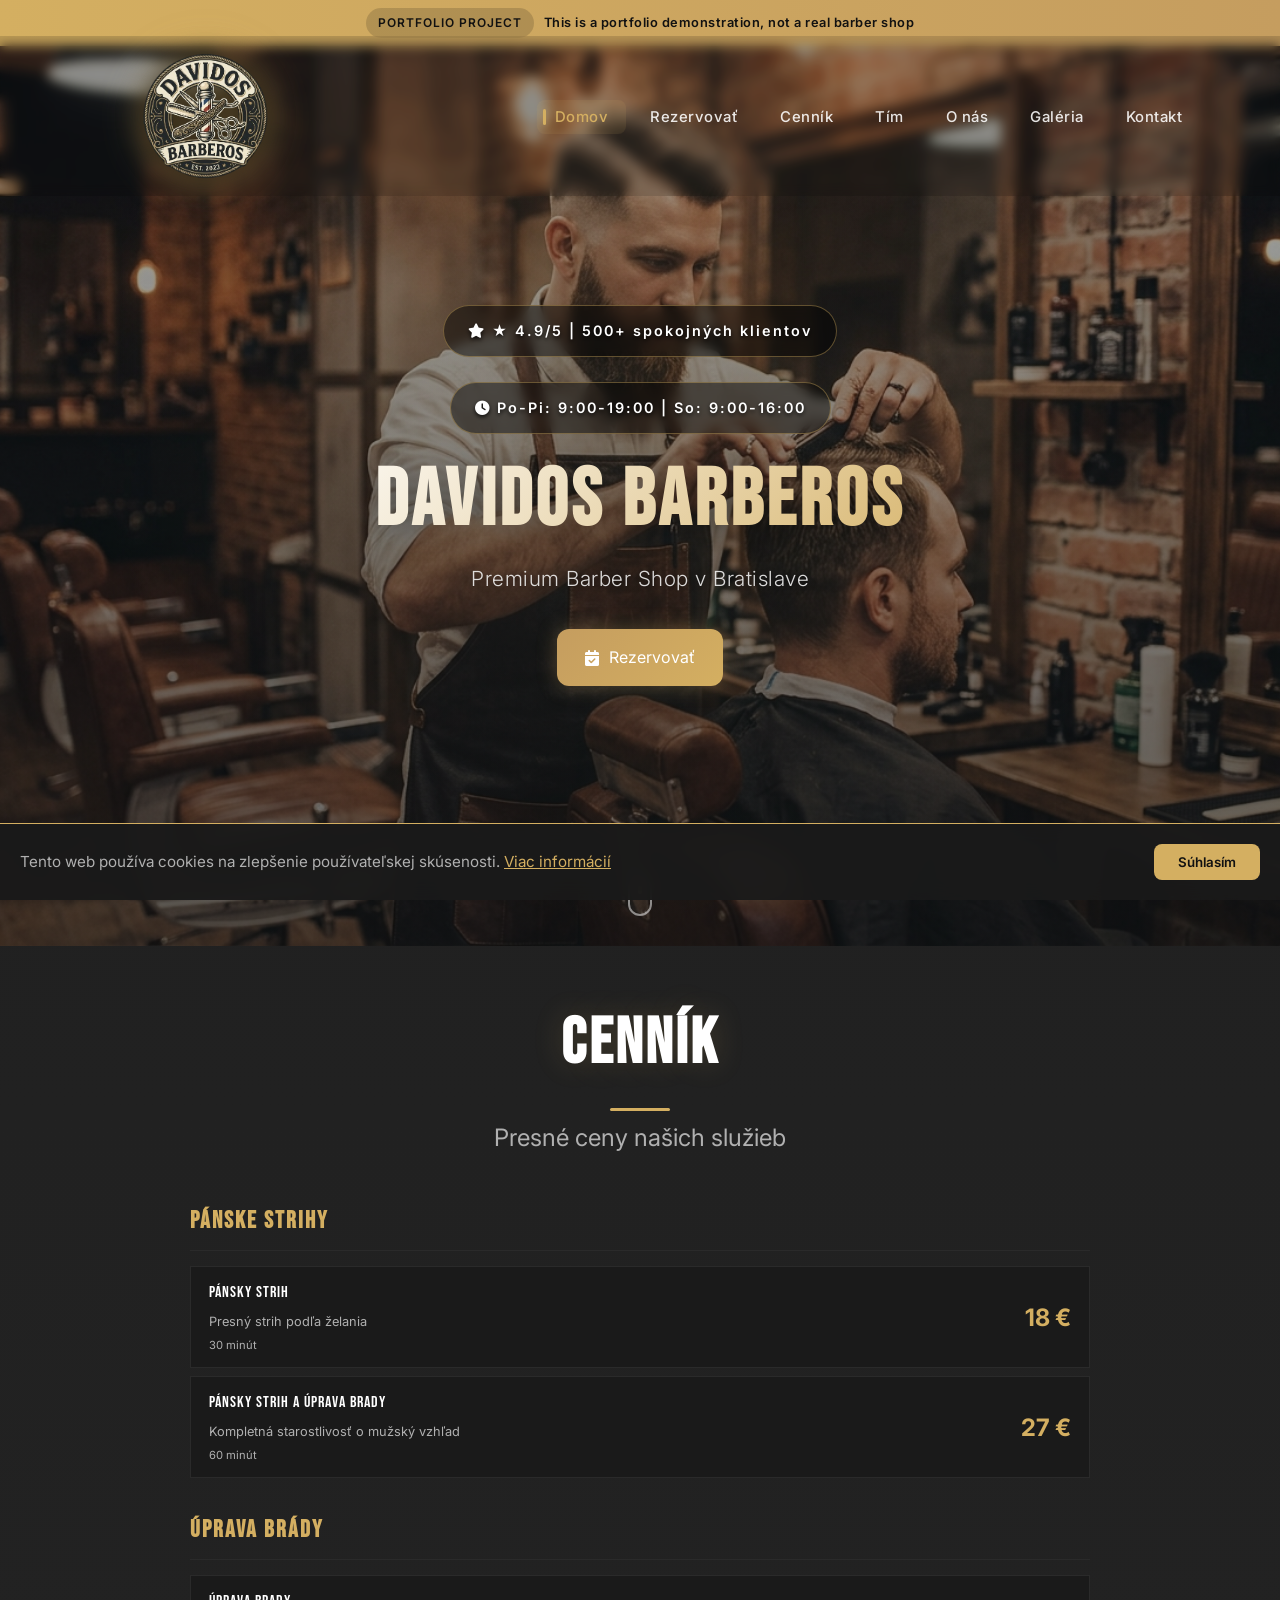
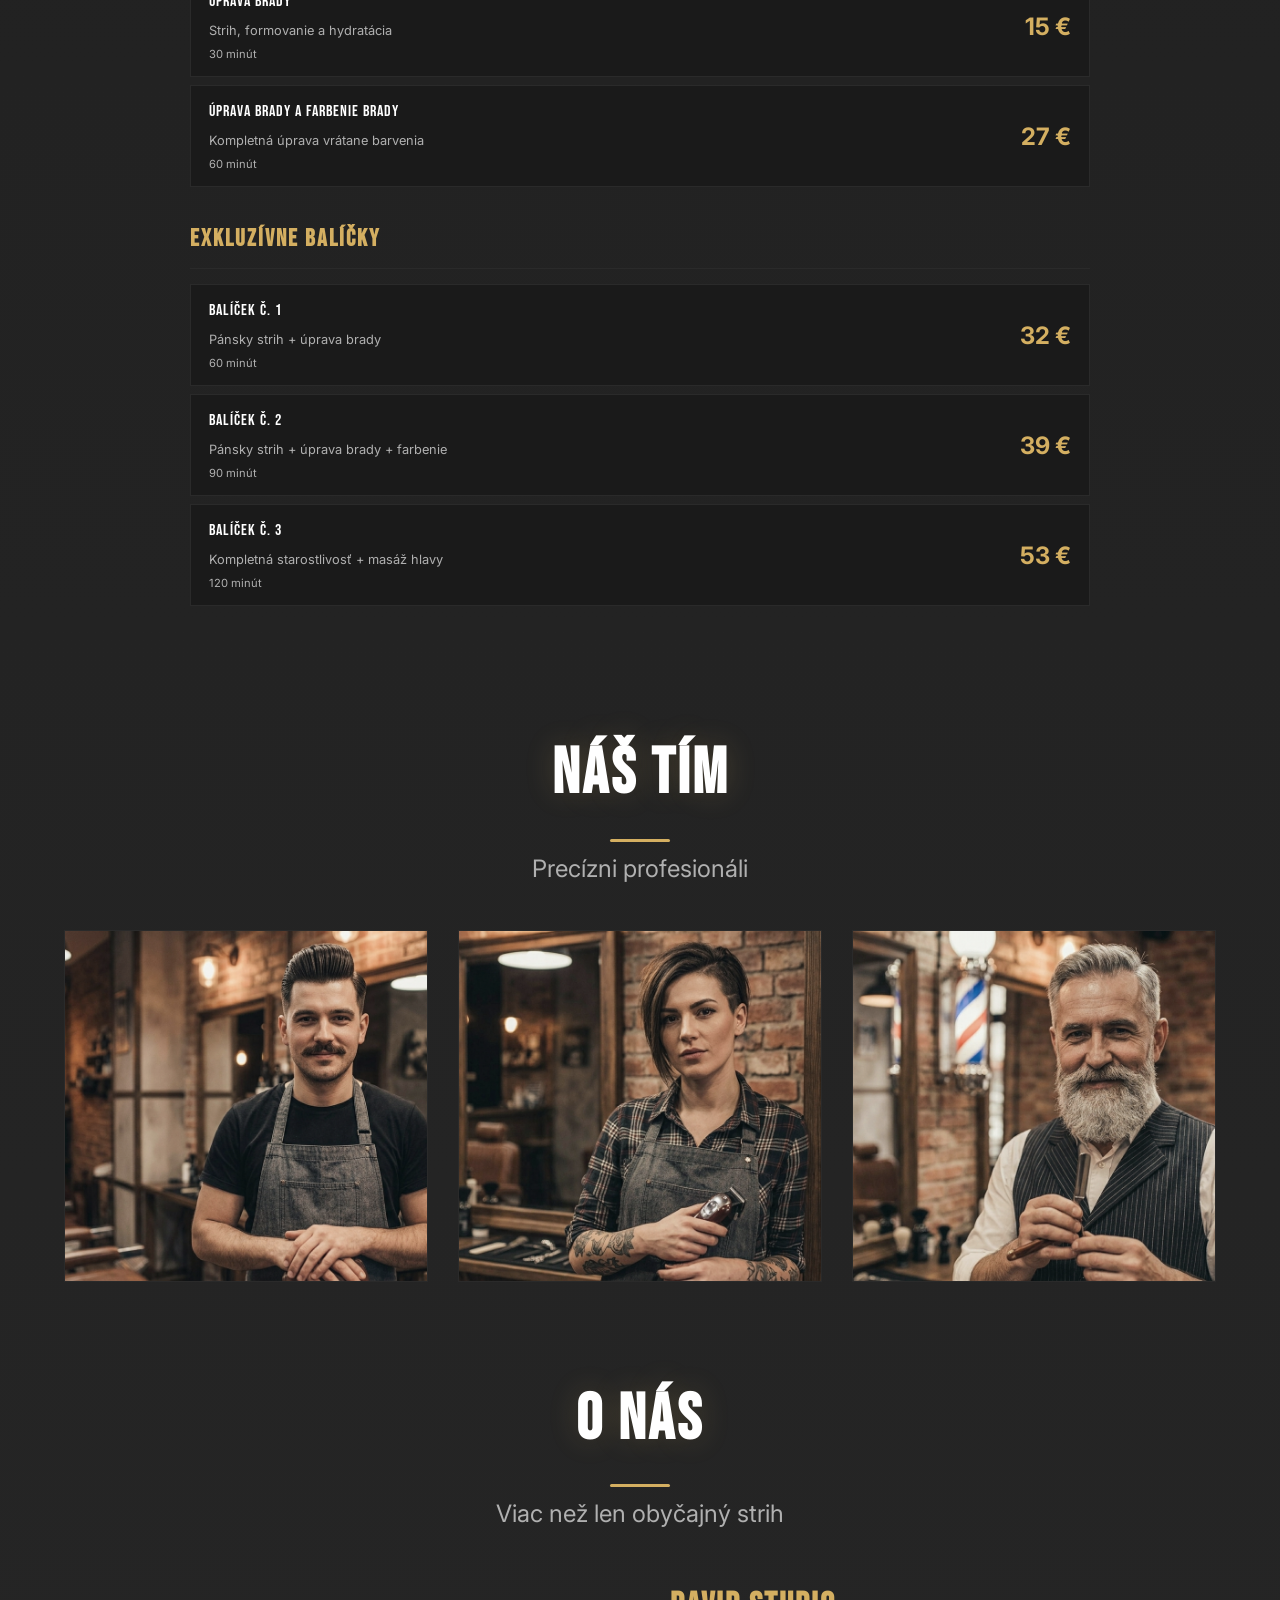
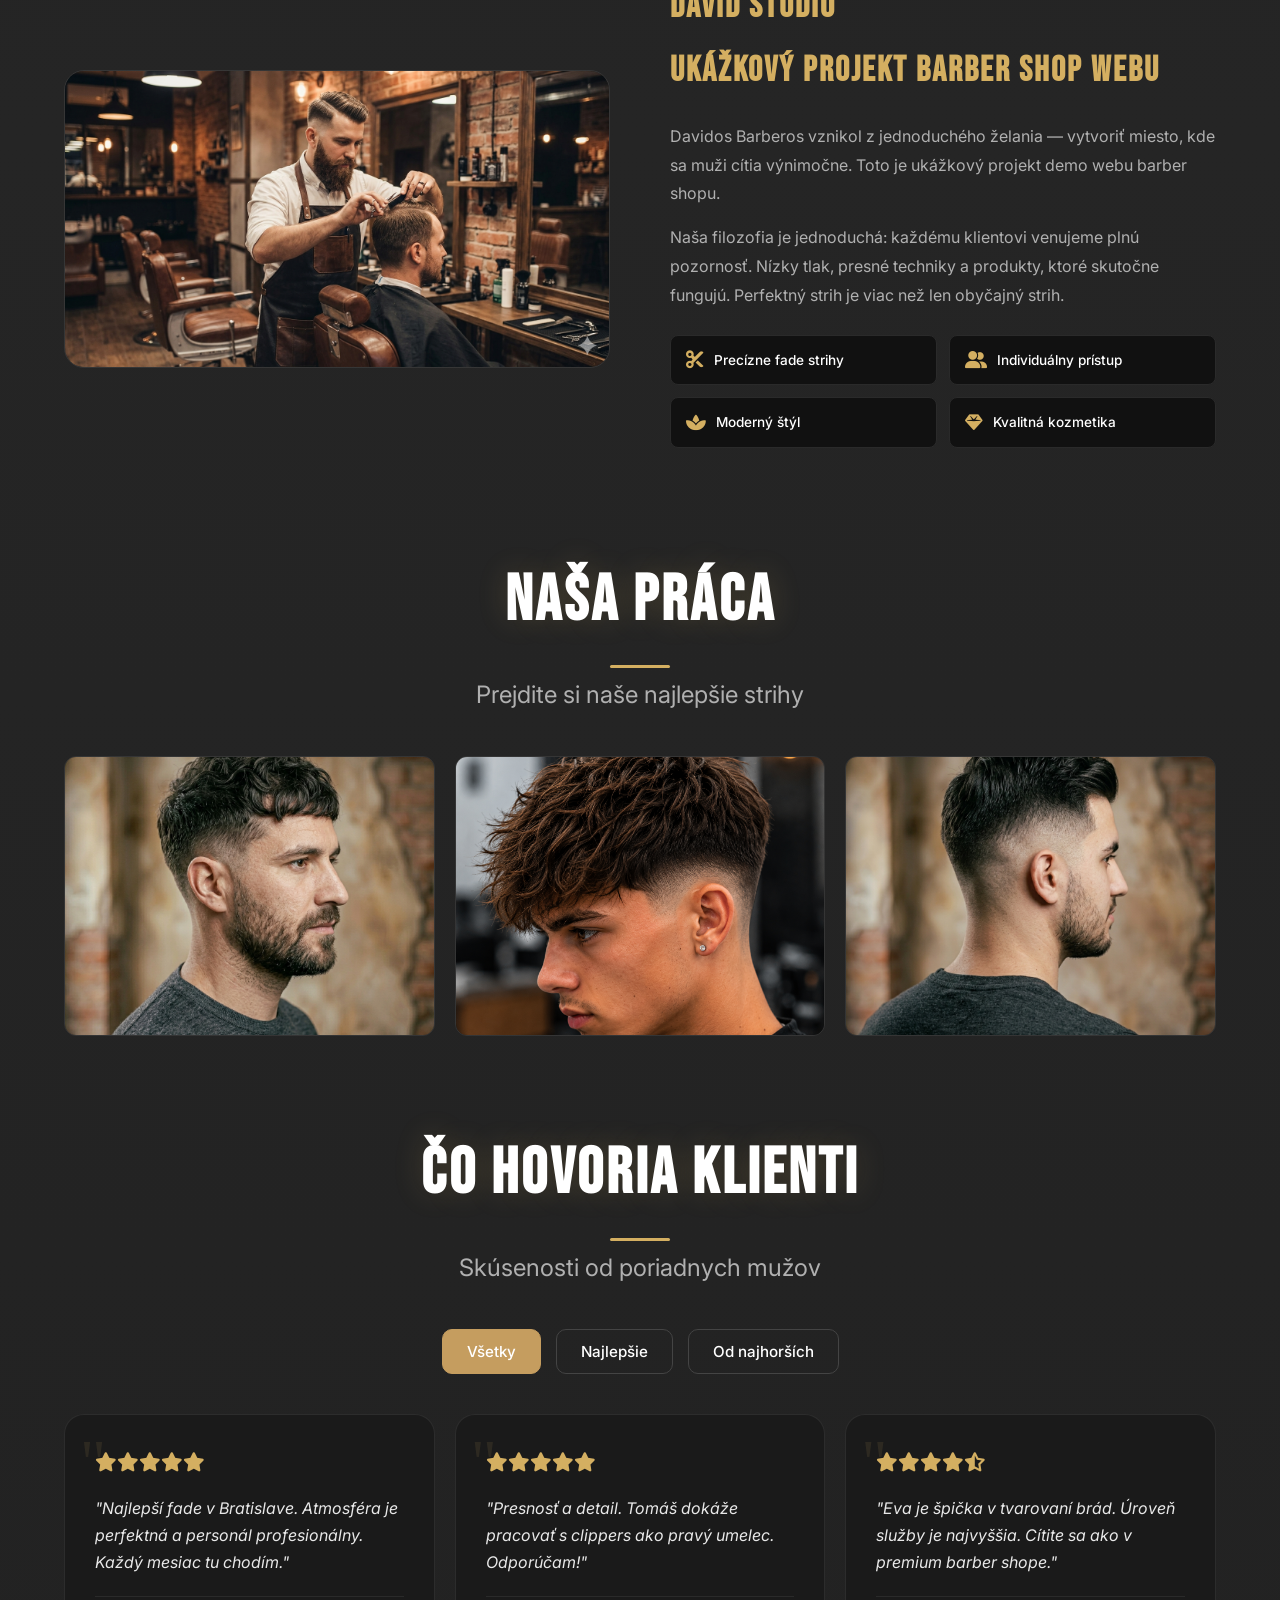
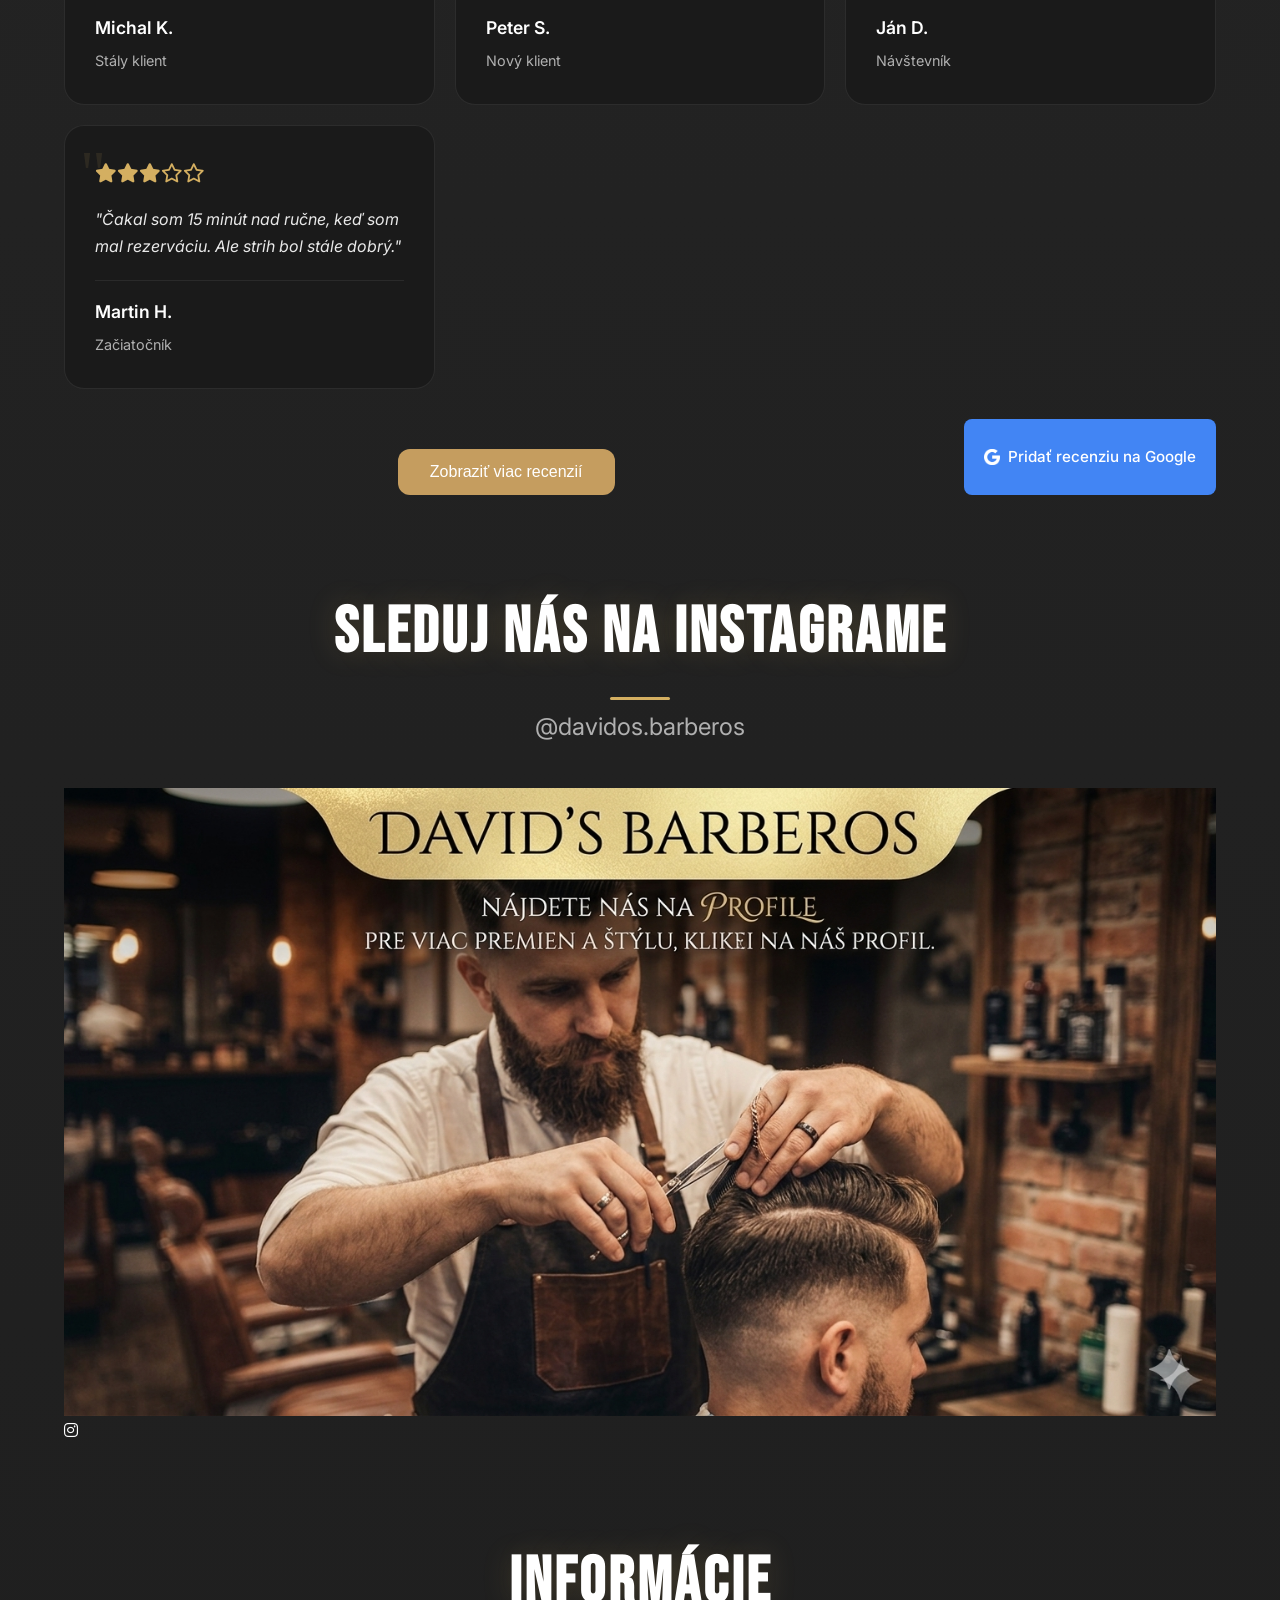
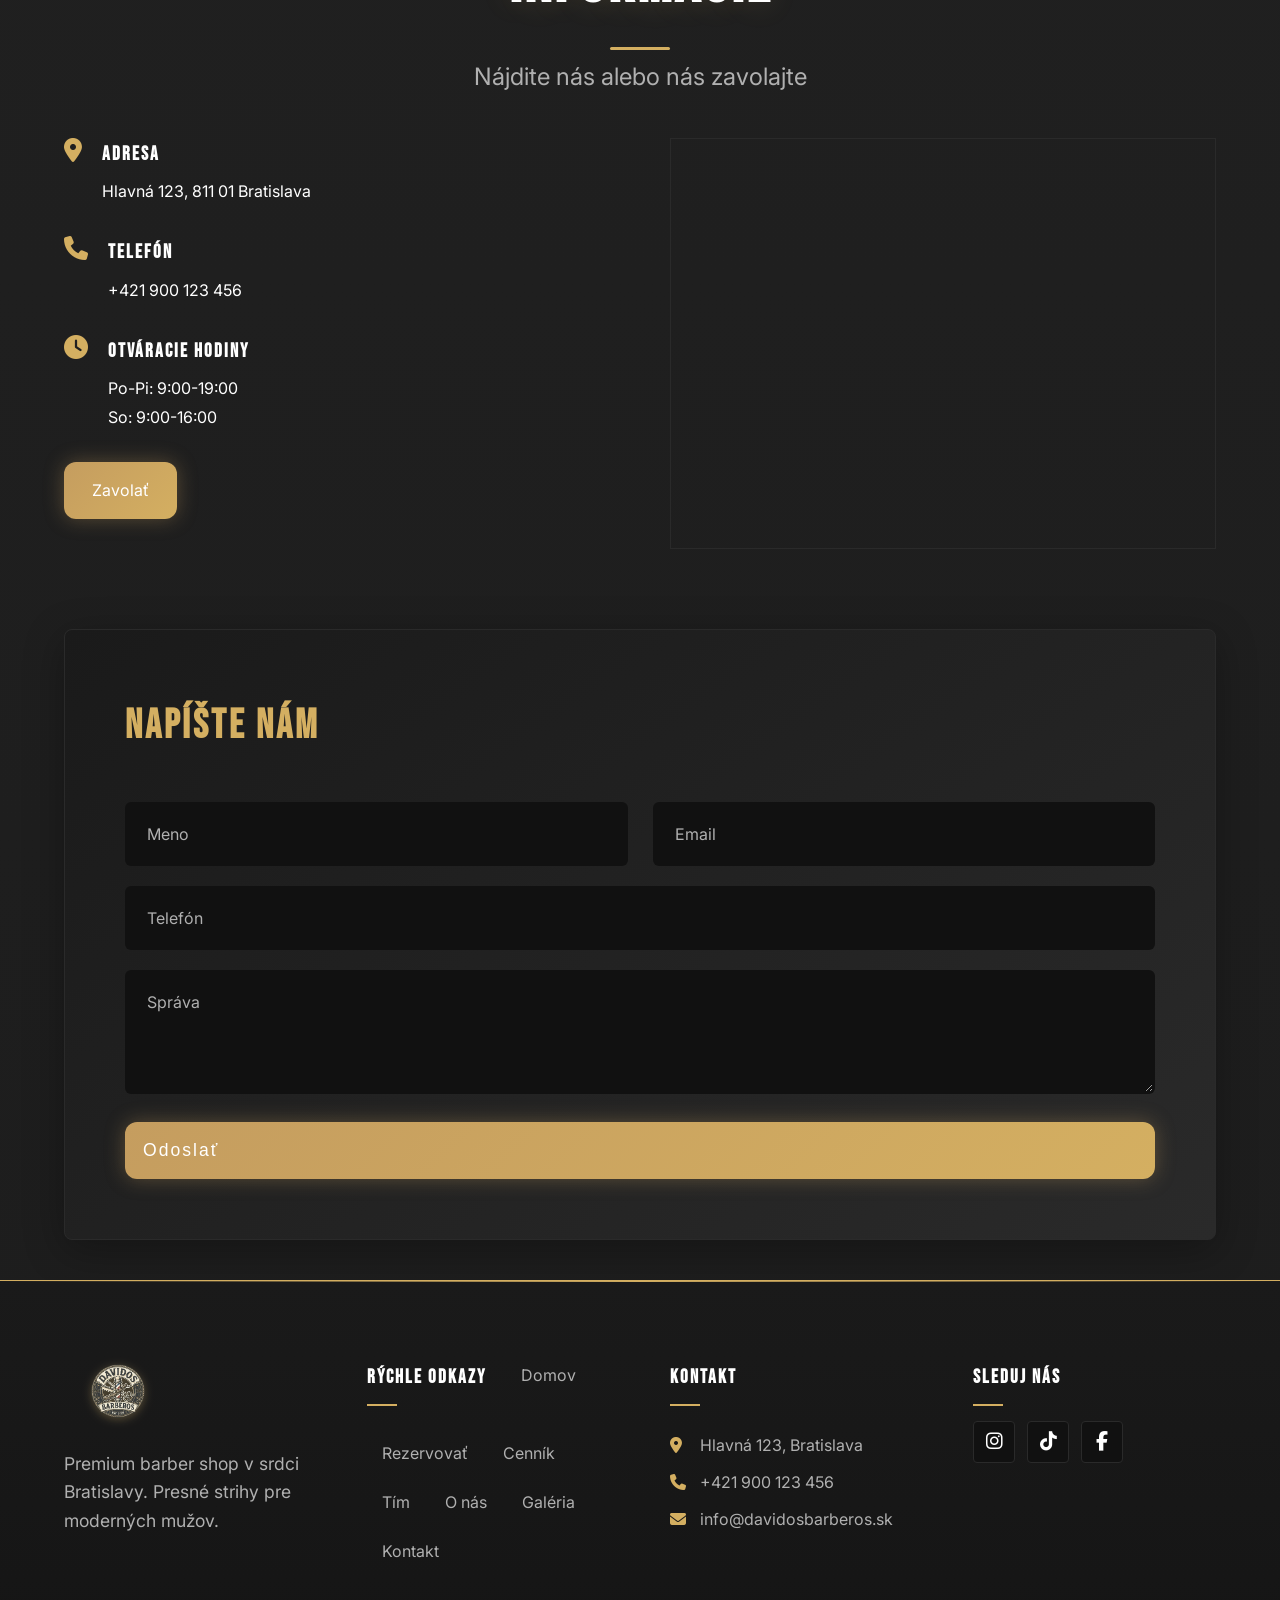
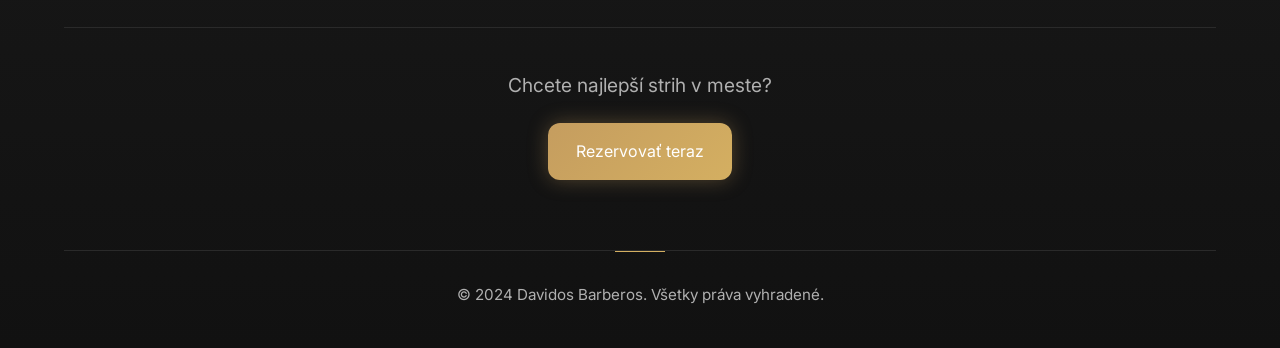
==== index.html @ 33816b30 "first upload" ====
﻿<!DOCTYPE html>
<html lang="sk">
<head>
    <meta charset="UTF-8">
    <meta name="viewport" content="width=device-width, initial-scale=1.0">
    <meta name="description" content="Premium barber shop v srdci Bratislavy. Pánske strihy, úprava brady, farbenie a exkluzívne balíčky. Rezervujte si online a užite si profesionálnu Starostlivosť.">
    <meta name="keywords" content="barber Bratislava, barber shop Bratislava, fade, strihanie brady, mužska živnosť, hair grooming, premium barber">
    <meta property="og:title" content="Davidos Barberos">
    <meta property="og:description" content="Premium barber shop Bratislava">
    <meta property="og:image" content="https://davidosbarberos.sk/logo.png">
    <meta property="og:type" content="website">
    <meta property="og:url" content="https://davidosbarberos.sk/">
    <meta name="twitter:card" content="summary_large_image">
    <title>Davidos Barberos | Premium Barber Shop Bratislava</title>
    <link rel="canonical" href="https://davidosbarberos.sk/">
    
    <!-- Structured Data for Local Business -->
    <script type="application/ld+json">
    {
      "@context": "https://schema.org",
      "@type": "Barbershop",
      "name": "Davidos Barberos",
      "image": "https://davidosbarberos.sk/logo.png",
      "url": "https://davidosbarberos.sk",
      "telephone": "+421900123456",
      "address": {
        "@type": "PostalAddress",
        "streetAddress": "Hlavná 123",
        "addressLocality": "Bratislava",
        "postalCode": "811 01",
        "addressCountry": "SK"
      },
      "openingHoursSpecification": [
        {
          "@type": "OpeningHoursSpecification",
          "dayOfWeek": ["Monday", "Tuesday", "Wednesday", "Thursday", "Friday"],
          "opens": "09:00",
          "closes": "19:00"
        },
        {
          "@type": "OpeningHoursSpecification",
          "dayOfWeek": "Saturday",
          "opens": "09:00",
          "closes": "16:00"
        }
      ],
      "priceRange": "€€",
      "aggregateRating": {
        "@type": "AggregateRating",
        "ratingValue": "4.9",
        "reviewCount": "500"
      }
    }
    </script>
    <!-- Google Analytics -->
    <script async src="https://www.googletagmanager.com/gtag/js?id=G-QLSTD0M987"></script>
    <script>
      window.dataLayer = window.dataLayer || [];
      function gtag(){dataLayer.push(arguments);}
      gtag('js', new Date());
      gtag('config', 'G-QLSTD0M987');
    </script>
    <link rel="icon" type="image/png" href="/favicon-96x96.png" sizes="96x96" />
    <link rel="icon" type="image/svg+xml" href="/favicon.svg" />
    <link rel="shortcut icon" href="/favicon.ico" />
    <link rel="apple-touch-icon" sizes="180x180" href="/apple-touch-icon.png" />
    <meta name="apple-mobile-web-app-title" content="Davidos Barberos" />
    <link rel="manifest" href="/site.webmanifest" />
    <meta name="theme-color" content="#111111">
    <link rel="preconnect" href="https://fonts.googleapis.com">
    <link rel="preconnect" href="https://fonts.gstatic.com" crossorigin>
    <link href="https://fonts.googleapis.com/css2?family=Bebas+Neue&family=Inter:wght@300;400;500;600&display=swap" rel="stylesheet">
    <link rel="stylesheet" href="css/style.css">
    <link rel="stylesheet" href="https://cdnjs.cloudflare.com/ajax/libs/font-awesome/6.5.1/css/all.min.css">
</head>
<body>
    <!-- Portfolio Notice Banner -->
    <div class="portfolio-notice">
        <div class="container">
            <span class="portfolio-label">Portfolio Project</span>
            <span class="portfolio-text">This is a portfolio demonstration, not a real barber shop</span>
        </div>
    </div>

    <!-- Loader -->
    <div id="loader" class="loader">
        <img src="logo.png" alt="Davidos Barberos" class="loader-logo">
    </div>

    <nav class="navbar" id="navbar">
        <div class="nav-container">
            <a href="#home" class="logo">
                <img src="logo.png" alt="Davidos Barberos">
            </a>
            <ul class="nav-menu" id="navMenu">
                <li><a href="#home" class="nav-link active">Domov</a></li>
                <li><a href="https://booqme.sk/davidos-barberos" target="_blank" class="nav-link">Rezervovať</a></li>
                <li><a href="#pricing" class="nav-link">Cenník</a></li>
                <li><a href="#barbers" class="nav-link">Tím</a></li>
                <li><a href="#about" class="nav-link">O nás</a></li>
                <li><a href="#gallery" class="nav-link">Galéria</a></li>
                <li><a href="#booking-info" class="nav-link">Kontakt</a></li>
            </ul>
            <div class="hamburger" id="hamburger">
                <span class="bar"></span>
                <span class="bar"></span>
                <span class="bar"></span>
            </div>
        </div>
    </nav>

    <header id="home" class="hero">
        <div class="hero-content">
            <div class="hero-badge-row">
                <div class="hero-badge"><i class="fas fa-star"></i> ★ 4.9/5 | 500+ spokojných klientov</div>
                <div class="hero-badge"><i class="fas fa-clock"></i> Po-Pi: 9:00-19:00 | So: 9:00-16:00</div>
            </div>
            
            <h1 class="hero-title">DAVIDOS BARBEROS</h1>
            
            <p class="hero-subtitle">Premium Barber Shop v Bratislave</p>
            
            <div class="hero-actions">
                <a href="https://booqme.sk/davidos-barberos" target="_blank" class="btn-primary btn-book">
                    <i class="fas fa-calendar-check"></i> Rezervovať
                </a>
            </div>
        </div>
        <div class="scroll-indicator">
            <span></span>
        </div>
</header>

     <section id="pricing" class="services section">
         <div class="container">
             <div class="section-header">
                 <h2 class="section-title">Cenník</h2>
                 <p class="section-subtitle">Presné ceny našich služieb</p>
             </div>
             <div class="price-list">
                 <div class="price-category">
                     <h3 class="price-category-title">Pánske strihy</h3>
                     <div class="price-items">
                         <div class="price-item reveal-target">
                             <div class="price-item-info">
                                 <div class="price-item-name">Pánsky strih</div>
                                 <div class="price-item-desc">Presný strih podľa želania</div>
                                 <div class="price-item-meta">30 minút</div>
                             </div>
                             <div class="price-item-cost">18 €</div>
                         </div>
                         <div class="price-item reveal-target">
                             <div class="price-item-info">
                                 <div class="price-item-name">Pánsky strih a úprava brady</div>
                                 <div class="price-item-desc">Kompletná starostlivosť o mužský vzhľad</div>
                                 <div class="price-item-meta">60 minút</div>
                             </div>
                             <div class="price-item-cost">27 €</div>
                         </div>
                     </div>
                 </div>
                 <div class="price-category">
                     <h3 class="price-category-title">Úprava brády</h3>
                     <div class="price-items">
                         <div class="price-item reveal-target">
                             <div class="price-item-info">
                                 <div class="price-item-name">Úprava brady</div>
                                 <div class="price-item-desc">Strih, formovanie a hydratácia</div>
                                 <div class="price-item-meta">30 minút</div>
                             </div>
                             <div class="price-item-cost">15 €</div>
                         </div>
                         <div class="price-item reveal-target">
                             <div class="price-item-info">
                                 <div class="price-item-name">Úprava brady a farbenie brady</div>
                                 <div class="price-item-desc">Kompletná úprava vrátane barvenia</div>
                                 <div class="price-item-meta">60 minút</div>
                             </div>
                             <div class="price-item-cost">27 €</div>
                         </div>
                     </div>
                 </div>
                 <div class="price-category">
                     <h3 class="price-category-title">Exkluzívne balíčky</h3>
                     <div class="price-items">
                         <div class="price-item reveal-target">
                             <div class="price-item-info">
                                 <div class="price-item-name">Balíček č. 1</div>
                                 <div class="price-item-desc">Pánsky strih + úprava brady</div>
                                 <div class="price-item-meta">60 minút</div>
                             </div>
                             <div class="price-item-cost">32 €</div>
                         </div>
                         <div class="price-item reveal-target">
                             <div class="price-item-info">
                                 <div class="price-item-name">Balíček č. 2</div>
                                 <div class="price-item-desc">Pánsky strih + úprava brady + farbenie</div>
                                 <div class="price-item-meta">90 minút</div>
                             </div>
                             <div class="price-item-cost">39 €</div>
                         </div>
                         <div class="price-item reveal-target">
                             <div class="price-item-info">
                                 <div class="price-item-name">Balíček č. 3</div>
                                 <div class="price-item-desc">Kompletná starostlivosť + masáž hlavy</div>
                                 <div class="price-item-meta">120 minút</div>
                             </div>
                             <div class="price-item-cost">53 €</div>
                         </div>
                     </div>
                 </div>
             </div>
         </div>
     </section>

    <section id="barbers" class="barbers section">
        <div class="container">
            <div class="section-header">
                <h2 class="section-title">Náš tím</h2>
                <p class="section-subtitle">Precízni profesionáli</p>
            </div>
             <div class="barbers-grid">
                 <div class="barber-card reveal-target">
                     <img src="barber1.png" alt="Marek - Master Barber s 10+ rokmi skúseností" loading="lazy">
                     <div class="barber-overlay">
                         <h4>Marek</h4>
                         <p>Master Barber</p>
                         <span>10+ rokov skúseností</span>
                     </div>
                 </div>
                 <div class="barber-card reveal-target">
                     <img src="barber2.png" alt="Eva - Špecialistka na úpravu brady" loading="lazy">
                     <div class="barber-overlay">
                         <h4>Eva</h4>
                         <p>Specialistka na brady</p>
                         <span>Expert na klasické úpravy</span>
                     </div>
                 </div>
                 <div class="barber-card reveal-target">
                     <img src="barber3.png" alt="Tomáš - Styling špecialista pre moderné trendy" loading="lazy">
                     <div class="barber-overlay">
                         <h4>Tomáš</h4>
                         <p>Styling specialist</p>
                         <span>Moderné trendy a techniky</span>
                     </div>
                 </div>
             </div>
        </div>
    </section>

<section id="about" class="about section">
         <div class="container">
             <div class="section-header">
                 <h2 class="section-title">O nás</h2>
                 <p class="section-subtitle">Viac než len obyčajný strih</p>
             </div>
             <div class="about-grid">
                 <div class="about-image">
                     <img src="uvodnyobrazok.png" alt="Interiér Davidson Barberos salonu v Bratislave" loading="lazy">
                 </div>
                 <div class="about-text">
                      <h3>David Studio<br>Ukážkový projekt barber shop webu</h3>
                      <p>
                          Davidos Barberos vznikol z jednoduchého želania — vytvoriť miesto, kde sa muži cítia výnimočne. Toto je ukážkový projekt demo webu barber shopu.
                      </p>
                      <p>
                          Naša filozofia je jednoduchá: každému klientovi venujeme plnú pozornosť. Nízky tlak, presné techniky a produkty, ktoré skutočne fungujú. Perfektný strih je viac než len obyčajný strih.
                      </p>
                      <div class="about-features">
                          <div class="about-feature">
                              <i class="fas fa-cut"></i>
                              <span>Precízne fade strihy</span>
                          </div>
                          <div class="about-feature">
                              <i class="fas fa-user-friends"></i>
                              <span>Individuálny prístup</span>
                          </div>
                          <div class="about-feature">
                              <i class="fas fa-spa"></i>
                              <span>Moderný štýl</span>
                          </div>
                          <div class="about-feature">
                              <i class="fas fa-gem"></i>
                              <span>Kvalitná kozmetika</span>
                          </div>
                      </div>
                  </div>
              </div>
          </div>
      </section>

<section id="gallery" class="gallery section">
           <div class="container">
               <div class="section-header">
                   <h2 class="section-title">Naša práca</h2>
                   <p class="section-subtitle">Prejdite si naše najlepšie strihy</p>
               </div>
               <div class="gallery-grid">
                   <div class="gallery-item">
                       <img src="uces1.png" alt="Pánsky strih - moderný fade s úpravou brady" loading="lazy">
                       <div class="gallery-overlay"><i class="fas fa-search-plus"></i></div>
                   </div>
                   <div class="gallery-item">
                       <img src="uces2.png" alt="Classic cut s precíznym fade" loading="lazy">
                       <div class="gallery-overlay"><i class="fas fa-search-plus"></i></div>
                   </div>
                   <div class="gallery-item">
                       <img src="uces3.png" alt="Moderný undercut s designovým prvkom" loading="lazy">
                       <div class="gallery-overlay"><i class="fas fa-search-plus"></i></div>
                   </div>
               </div>
           </div>
       </section>

<section id="testimonials" class="testimonials section">
          <div class="container">
              <div class="section-header">
                  <h2 class="section-title">Čo hovoria klienti</h2>
                  <p class="section-subtitle">Skúsenosti od poriadnych mužov</p>
              </div>
              <div class="reviews-filter">
                  <button class="filter-btn active" data-filter="all">Všetky</button>
                  <button class="filter-btn" data-filter="best">Najlepšie</button>
                  <button class="filter-btn" data-filter="worst">Od najhorších</button>
              </div>
              <div class="reviews-grid" id="reviewsGrid">
                   <div class="review-card reveal-target" data-rating="5">
                      <div class="stars"><i class="fas fa-star"></i><i class="fas fa-star"></i><i class="fas fa-star"></i><i class="fas fa-star"></i><i class="fas fa-star"></i></div>
                      <p>"Najlepší fade v Bratislave. Atmosféra je perfektná a personál profesionálny. Každý mesiac tu chodím."</p>
                      <div class="review-author"><strong>Michal K.</strong><span>Stály klient</span></div>
                  </div>
                   <div class="review-card reveal-target" data-rating="5">
                      <div class="stars"><i class="fas fa-star"></i><i class="fas fa-star"></i><i class="fas fa-star"></i><i class="fas fa-star"></i><i class="fas fa-star"></i></div>
                      <p>"Presnosť a detail. Tomáš dokáže pracovať s clippers ako pravý umelec. Odporúčam!"</p>
                      <div class="review-author"><strong>Peter S.</strong><span>Nový klient</span></div>
                  </div>
                  <div class="review-card reveal-target" data-rating="4.5">
                      <div class="stars"><i class="fas fa-star"></i><i class="fas fa-star"></i><i class="fas fa-star"></i><i class="fas fa-star"></i><i class="fas fa-star-half-alt"></i></div>
                      <p>"Eva je špička v tvarovaní brád. Úroveň služby je najvyššia. Cítite sa ako v premium barber shope."</p>
                      <div class="review-author"><strong>Ján D.</strong><span>Návštevník</span></div>
                  </div>
                  <div class="review-card reveal-target more-review" data-rating="3">
                      <div class="stars"><i class="fas fa-star"></i><i class="fas fa-star"></i><i class="fas fa-star"></i><i class="far fa-star"></i><i class="far fa-star"></i></div>
                      <p>"Čakal som 15 minút nad ručne, keď som mal rezerváciu. Ale strih bol stále dobrý."</p>
                      <div class="review-author"><strong>Martin H.</strong><span>Začiatočník</span></div>
                  </div>
                  <div class="review-card reveal-target more-review" data-rating="3">
                      <div class="stars"><i class="fas fa-star"></i><i class="fas fa-star"></i><i class="fas fa-star"></i><i class="far fa-star"></i><i class="far fa-star"></i></div>
                      <p>"Ceny sú trochu vyššie, ale kvalitu zaplatíš. Niektoré strihy sú však pomalé."</p>
                      <div class="review-author"><strong>Lukáš B.</strong><span>Hodnotený</span></div>
                  </div>
                  <div class="review-card reveal-target more-review" data-rating="2">
                      <div class="stars"><i class="fas fa-star"></i><i class="fas fa-star"></i><i class="far fa-star"></i><i class="far fa-star"></i><i class="far fa-star"></i></div>
                      <p>"Dobré ostrihané, ale kaderníctvo je stále lepšie. Hovorím im to ešte stále."</p>
                      <div class="review-author"><strong>Andrej K.</strong><span>Nový príbeh</span></div>
                  </div>
                  <div class="review-card reveal-target more-review" data-rating="5">
                      <div class="stars"><i class="fas fa-star"></i><i class="fas fa-star"></i><i class="fas fa-star"></i><i class="fas fa-star"></i><i class="fas fa-star"></i></div>
                      <p>"Marek je naprostý génius. Vie čo robí a vždy nechávam niečo iné ako som si predstavoval - na niečo lepšie!"</p>
                      <div class="review-author"><strong>Roman T.</strong><span>Stály klient</span></div>
                  </div>
                  <div class="review-card reveal-target more-review" data-rating="4.5">
                      <div class="stars"><i class="fas fa-star"></i><i class="fas fa-star"></i><i class="fas fa-star"></i><i class="fas fa-star"></i><i class="fas fa-star-half-alt"></i></div>
                      <p>"Skvelé služby, rýchle rezervácie. Farba brady je presne podľa predstáv."</p>
                      <div class="review-author"><strong>Simon P.</strong><span>Nový klient</span></div>
                  </div>
                  <div class="review-card reveal-target more-review" data-rating="5">
                      <div class="stars"><i class="fas fa-star"></i><i class="fas fa-star"></i><i class="fas fa-star"></i><i class="fas fa-star"></i><i class="fas fa-star"></i></div>
                      <p>"Najlepší barber shop v Bratislave. Každý z barberov je špecialista na svoje. Určite sa vrátim!"</p>
                      <div class="review-author"><strong>Viktor M.</strong><span>Stály klient</span></div>
                  </div>
                  <div class="review-card reveal-target more-review" data-rating="4">
                      <div class="stars"><i class="fas fa-star"></i><i class="fas fa-star"></i><i class="fas fa-star"></i><i class="fas fa-star"></i><i class="far fa-star"></i></div>
                      <p>"Dobrý strih, milý personál. Trochu dlhý čakací čas, ale inak všetko OK."</p>
                      <div class="review-author"><strong>Tomáš R.</strong><span>Návštevník</span></div>
                  </div>
                  <div class="review-card reveal-target more-review" data-rating="5">
                      <div class="stars"><i class="fas fa-star"></i><i class="fas fa-star"></i><i class="fas fa-star"></i><i class="fas fa-star"></i><i class="fas fa-star"></i></div>
                      <p>"Eva je najlepšia! Bradu mám už 3 roky a ona mi ju premenila. Profesionálna a trpezlivá."</p>
                      <div class="review-author"><strong>Peter M.</strong><span>Stály klient</span></div>
                  </div>
              </div>
              <div class="reviews-actions">
                  <button class="toggle-reviews" id="toggleReviews">
                      <span class="toggle-text">Zobraziť viac recenzií</span>
                  </button>
                  <a href="https://search.google.com/local/writereview?placeid=ChIJrTLr-G1UCUcRQ3x5QkGJ0" target="_blank" class="btn-google-review">
                      <img src="googlelogo.png" alt="Google"> Pridať recenziu na Google
                  </a>
              </div>
          </div>
      </section>

    <section id="instagram" class="instagram section">
        <div class="container">
            <div class="section-header">
                <h2 class="section-title">Sleduj nás na Instagrame</h2>
                <p class="section-subtitle">@davidos.barberos</p>
            </div>
            <div class="instagram-cta">
                <a href="https://instagram.com/davidos.barberos" target="_blank" class="instagram-post">
                    <img src="igobrazok.png" alt="Instagram">
                    <div class="instagram-overlay"><i class="fab fa-instagram"></i></div>
                </a>
            </div>
        </div>
    </section>

    <section id="booking-info" class="booking section">
        <div class="container">
            <div class="section-header">
                <h2 class="section-title">Informácie</h2>
                <p class="section-subtitle">Nájdite nás alebo nás zavolajte</p>
            </div>
            <div class="booking-content">
                <div class="booking-info">
                    <div class="info-item">
                        <i class="fas fa-map-marker-alt"></i>
                        <div>
                            <h4>Adresa</h4>
                            <p>Hlavná 123, 811 01 Bratislava</p>
                        </div>
                    </div>
                    <div class="info-item">
                        <i class="fas fa-phone"></i>
                        <div>
                            <h4>Telefón</h4>
                            <p>+421 900 123 456</p>
                        </div>
                    </div>
                    <div class="info-item">
                        <i class="fas fa-clock"></i>
                        <div>
                            <h4>Otváracie hodiny</h4>
                            <p>Po-Pi: 9:00-19:00<br>So: 9:00-16:00</p>
                        </div>
                    </div>
                    <a href="tel:+421900123456" class="btn-primary">Zavolať</a>
                </div>
                <div class="map-container">
                    <iframe src="https://www.google.com/maps/embed?pb=!1m18!1m12!1m3!1d2662.052828232576!2d17.10263277663787!3d48.14852094744819!2m3!1f0!2f0!3f0!3m2!1i1024!2i768!4f13.1!3m3!1m2!1s0x476c89131b400001%3A0xc7a709a2e5c1a68!2sHlavn%C3%A1%20123%2C%20811%2001%20Bratislava!5e0!3m2!1ssk!2ssk!4v1700000000000" allowfullscreen="" loading="lazy"></iframe>
                </div>
            </div>
        </div>
    </section>

    <section id="contact" class="contact section">
        <div class="container">
            <div class="contact-form-container">
                <h2>Napíšte nám</h2>
                <form id="contactForm" class="contact-form">
                    <div class="form-row">
                        <input type="text" name="name" placeholder="Meno" required>
                        <input type="email" name="email" placeholder="Email" required>
                    </div>
                    <input type="tel" name="phone" placeholder="Telefón">
                    <textarea name="message" placeholder="Správa" rows="4"></textarea>
                    <button type="submit" class="btn-primary">Odoslať</button>
                </form>
            </div>
        </div>
    </section>

    <footer class="footer">
        <div class="container">
            <div class="footer-content">
                <div class="footer-brand">
                    <a href="#home" class="logo">
                        <img src="logo.png" alt="Davidos Barberos">
                    </a>
                    <p>Premium barber shop v srdci Bratislavy. Presné strihy pre moderných mužov.</p>
                </div>
                <div class="footer-links">
                    <h4>Rýchle odkazy</h4>
                    <a href="#home">Domov</a><a href="https://booqme.sk/davidos-barberos" target="_blank">Rezervovať</a><a href="#pricing">Cenník</a><a href="#barbers">Tím</a><a href="#about">O nás</a><a href="#gallery">Galéria</a><a href="#booking-info">Kontakt</a>
                </div>
                <div class="footer-contact">
                    <h4>Kontakt</h4>
                    <p><i class="fas fa-map-marker-alt"></i> Hlavná 123, Bratislava</p>
                    <p><i class="fas fa-phone"></i> +421 900 123 456</p>
                    <p><i class="fas fa-envelope"></i> info@davidosbarberos.sk</p>
                </div>
                <div class="footer-social">
                    <h4>Sleduj nás</h4>
                    <div class="social-icons">
                        <a href="https://instagram.com/davidos.barberos" target="_blank" aria-label="Instagram"><i class="fab fa-instagram"></i></a>
                        <a href="https://tiktok.com/@davidos.barberos" target="_blank" aria-label="TikTok"><i class="fab fa-tiktok"></i></a>
                        <a href="https://facebook.com/davidos.barberos" target="_blank" aria-label="Facebook"><i class="fab fa-facebook-f"></i></a>
                    </div>
                </div>
            </div>
            <div class="footer-cta">
                <p>Chcete najlepší strih v meste?</p>
                <a href="https://booqme.sk/davidos-barberos" target="_blank" class="btn-primary">Rezervovať teraz</a>
            </div>
            <div class="footer-bottom">
                <p>&copy; 2024 Davidos Barberos. Všetky práva vyhradené.</p>
            </div>
        </div>
    </footer>

<div class="back-to-top" id="backToTop">
        <i class="fas fa-chevron-up"></i>
    </div>

    <!-- Cookie Consent -->
     <div id="cookieConsent" class="cookie-consent">
         <div class="cookie-content">
             <p>Tento web používa cookies na zlepšenie používateľskej skúsenosti. <a href="cookies.html" target="_blank">Viac informácií</a></p>
             <button id="acceptCookies" class="cookie-btn">Súhlasím</button>
         </div>
     </div>

<script src="js/script.js"></script>
 </body>
 </html>
---- css/style.css ----
:root {
    --primary: #d4af61;
    --primary-dark: #b8944f;
    --dark: #111111;
    --dark-gray: #1a1a1a;
    --light-gray: #2a2a2a;
    --text: #ffffff;
    --text-secondary: #b0b0b0;
    --transition: all 0.4s cubic-bezier(0.4, 0, 0.2, 1);
    --font-heading: 'Bebas Neue', sans-serif;
    --font-body: 'Inter', sans-serif;
    --navbar-height: 180px;
    --banner-height: 36px;
}

section[id], header[id] {
    scroll-margin-top: calc(var(--navbar-height) + var(--banner-height));
}

*, *::before, *::after {
    margin: 0;
    padding: 0;
    box-sizing: border-box;
}

html {
    scroll-behavior: smooth;
    font-size: 16px;
}

/* Custom scrollbar */
::-webkit-scrollbar {
    width: 8px;
}

::-webkit-scrollbar-track {
    background: var(--dark);
}

::-webkit-scrollbar-thumb {
    background: var(--primary);
    border-radius: 4px;
}

::-webkit-scrollbar-thumb:hover {
    background: var(--primary-dark);
}

body {
    font-family: var(--font-body);
    background: linear-gradient(180deg, #1f1f1f 0%, #252525 40%, #1c1c1c 100%);
    color: var(--text);
    line-height: 1.8;
    overflow-x: hidden;
    position: relative;
}

body::before {
    content: '';
    position: fixed;
    inset: 0;
    background-image: radial-gradient(rgba(212,175,97,0.03) 1px, transparent 1px);
    background-size: 24px 24px;
    opacity: 0.25;
    z-index: -1;
}

img {
    max-width: 100%;
    height: auto;
    display: block;
}

ul {
    list-style: none;
}

a {
    text-decoration: none;
    color: inherit;
    transition: all 0.4s ease;
}

.container {
    width: 90%;
    max-width: 1200px;
    margin: 0 auto;
}

.section {
     padding: 40px 0;
}

#pricing ::selection,
.price-item ::selection{
    background: transparent;
}

.section-header {
    text-align: center;
    margin-bottom: 40px;
}

.section-title {
    font-family: var(--font-heading);
    font-size: clamp(2rem, 5vw, 4rem);
    letter-spacing: 3px;
    color: var(--text);
    margin-bottom: 15px;
    text-transform: uppercase;
    text-shadow: 0 0 30px rgba(212, 175, 97, 0.2);
    position: relative;
    display: inline-block;
}

.section-title::after {
    content: "";
    position: absolute;
    bottom: -10px;
    left: 50%;
    transform: translateX(-50%);
    width: 60px;
    height: 3px;
    background: var(--primary);
    border-radius: 2px;
}

.section-subtitle {
    font-size: clamp(1rem, 2.5vw, 1.5rem);
    color: var(--text-secondary);
}

/* =========================
LOGO - UPGRADED
========================= */

.logo img {
    height: 140px;
    width: auto;
    object-fit: contain;
    filter: drop-shadow(0 0 12px rgba(0,0,0,0.6)) drop-shadow(0 2px 16px rgba(212, 175, 97, 0.55));
    mix-blend-mode: screen;
    transition: var(--transition);
}

.logo:hover img {
    filter: drop-shadow(0 0 16px rgba(0,0,0,0.75)) drop-shadow(0 2px 24px rgba(212, 175, 97, 0.72));
}

/* =========================
NAVBAR - REDESIGNED
========================= */

/* =========================
   PORTFOLIO NOTICE BANNER
   ========================= */

.portfolio-notice {
    background: linear-gradient(90deg, #d4af61 0%, #c59d5f 100%);
    color: #111;
    padding: 8px 0;
    text-align: center;
    font-size: 0.85rem;
    font-weight: 600;
    letter-spacing: 0.5px;
    position: sticky;
    top: 0;
    z-index: 999;
    box-shadow: 0 2px 10px rgba(0, 0, 0, 0.2);
}

.portfolio-notice .container {
    display: flex;
    align-items: center;
    justify-content: center;
    gap: 10px;
    flex-wrap: wrap;
}

.portfolio-label {
    background: rgba(0, 0, 0, 0.15);
    padding: 4px 12px;
    border-radius: 20px;
    font-size: 0.75rem;
    text-transform: uppercase;
    letter-spacing: 1px;
}

.portfolio-text {
    font-size: 0.8rem;
}

/* Adjust navbar position for sticky banner */
.navbar {
     position: fixed;
     top: 36px;
     left: 0;
     width: 100%;
     z-index: 1000;
     transition: var(--transition);
     background: rgba(0, 0, 0, 0.12);
     backdrop-filter: blur(6px);
     -webkit-backdrop-filter: blur(6px);
     border-bottom: none;
     padding: 10px 0;
 }

/* When scrolled, navbar moves under banner */
.nav-container {
     display: flex;
     justify-content: space-between;
     align-items: center;
     width: 100%;
     max-width: 1200px;
     margin: 0 auto;
     padding: 0 40px;
     position: relative;
 }

.navbar.scrolled {
    background: rgba(0, 0, 0, 0.55);
    backdrop-filter: blur(14px);
    -webkit-backdrop-filter: blur(14px);
    border-bottom: 1px solid rgba(212, 175, 97, 0.18);
    animation: navbarGlow 0.3s ease;
}

@keyframes navbarGlow {
    0% { box-shadow: 0 0 0 0 rgba(212, 175, 97, 0); }
    50% { box-shadow: 0 0 20px 0 rgba(212, 175, 97, 0.2); }
    100% { box-shadow: 0 4px 20px -10px rgba(0, 0, 0, 0.3); }
}

.nav-container {
    display: flex;
    justify-content: space-between;
    align-items: center;
    width: 100%;
    max-width: 1200px;
    margin: 0 auto;
    padding: 0 40px;
    position: relative;
}

/* =========================
LOGO
========================= */

.logo {
    display: flex;
    align-items: center;
    text-decoration: none;
    line-height: 1;
    flex-shrink: 0;
}

/* =========================
NAV LINKS
========================= */

.nav-menu {
    display: flex;
    gap: 6px;
    align-items: center;
}

.nav-link {
    color: rgba(255, 255, 255, 0.88);
    font-weight: 500;
    font-size: 0.93rem;
    letter-spacing: 0.5px;
    opacity: 1;
    transition: var(--transition);
    position: relative;
    padding: 8px 18px;
    border-radius: 8px;
    text-decoration: none;
}

.nav-link::before {
    content: '';
    position: absolute;
    left: 6px;
    top: 50%;
    transform: translateY(-50%);
    width: 3px;
    height: 0;
    background: var(--primary);
    border-radius: 2px;
    transition: height 0.3s cubic-bezier(0.4, 0, 0.2, 1);
    box-shadow: 0 0 6px rgba(212, 175, 97, 0.5);
}

.nav-link:hover::before {
    height: 14px;
}

.nav-link:hover {
    color: var(--primary);
    background: rgba(212, 175, 97, 0.08);
}

.nav-link.active {
    color: var(--primary);
    background: rgba(212, 175, 97, 0.1);
}

.nav-link.active::before {
    height: 16px;
}

.nav-link.active::after {
    display: none;
}

.nav-link span {
    position: relative;
    z-index: 1;
}

/* =========================
HAMBURGER
========================= */

.hamburger {
    display: none;
    flex-direction: column;
    cursor: pointer;
    padding: 8px;
    border-radius: 6px;
    transition: var(--transition);
}

.hamburger:hover {
    background: rgba(212, 175, 97, 0.1);
}

.hamburger span {
    display: block;
    width: 26px;
    height: 2px;
    background: #fff;
    margin: 4px 0;
    border-radius: 1px;
    transition: var(--transition);
}

/* hamburger animation state */
.hamburger.active span:nth-child(1) {
    transform: translateY(6px) rotate(45deg);
}

.hamburger.active span:nth-child(2) {
    opacity: 0;
}

.hamburger.active span:nth-child(3) {
    transform: translateY(-6px) rotate(-45deg);
}

/* =========================
HERO
========================= */

.hero::before {
    content: '';
    position: absolute;
    inset: 0;
    z-index: 0;
    background: radial-gradient(circle at 50% 35%, rgba(212, 175, 97, 0.12) 0%, transparent 65%);
    pointer-events: none;
}

.hero {
    min-height: 100vh;
    position: relative;
    display: flex;
    align-items: center;
    justify-content: center;
    overflow: hidden;
    background: url('../uvodnyobrazok.png') center/cover no-repeat;
    z-index: 0;
    animation: heroFloat 30s infinite alternate ease-in-out;
}

.hero::after {
    content: "";
    position: absolute;
    top: 0;
    left: 0;
    width: 100%;
    height: 100%;
    background: linear-gradient(
        to bottom,
        rgba(17, 17, 17, 0.35) 0%,
        rgba(17, 17, 17, 0.65) 100%
    );
    z-index: 1;
}

.hero-overlay {
    position: absolute;
    top: 0;
    left: 0;
    width: 100%;
    height: 100%;
    background: linear-gradient(180deg, rgba(0,0,0,0.25) 0%, rgba(0,0,0,0.5) 100%);
    z-index: 1;
}

/* Zvýraznené slovo v nadpise */
.text-accent {
    color: var(--primary);
    background: none;
    -webkit-text-fill-color: var(--primary);
    position: relative;
}

.hero-badge {
    display: inline-block;
    background: rgba(0, 0, 0, 0.45);
    border: 1px solid rgba(212, 175, 97, 0.4);
    color: #fff;
    padding: clamp(8px, 2vw, 12px) clamp(16px, 4vw, 24px);
    border-radius: 50px;
    font-size: clamp(0.75rem, 2.2vw, 0.9rem);
    font-weight: 600;
    letter-spacing: 2px;
    margin-bottom: 25px;
    backdrop-filter: blur(6px);
    text-shadow: 0 2px 4px rgba(0, 0, 0, 0.8);
    animation: fadeInDown 0.8s ease-out;
}

.hero-title {
    font-family: var(--font-heading);
    font-size: clamp(2.5rem, 9vw, 5rem);
    letter-spacing: 4px;
    margin-bottom: 20px;
    text-transform: uppercase;
    background: linear-gradient(135deg, #fff 0%, var(--primary) 100%);
    -webkit-background-clip: text;
    -webkit-text-fill-color: transparent;
    background-clip: text;
    font-weight: 800;
    line-height: 1.05;
    filter: drop-shadow(0 5px 15px rgba(0,0,0,0.4));
    animation: fadeInDown 0.8s ease-out;
}

.hero-subtitle {
    font-size: clamp(1rem, 3vw, 1.3rem);
    color: #f0f0f0;
    margin-bottom: 35px;
    opacity: 0.9;
    font-weight: 300;
    max-width: 600px;
    margin-left: auto;
    margin-right: auto;
    letter-spacing: 0.5px;
    text-shadow: 0 2px 8px rgba(0, 0, 0, 0.6);
    line-height: 1.5;
    animation: fadeInUp 0.8s ease-out;
}

.hero-actions {
    display: flex;
    justify-content: center;
    gap: 15px;
    flex-wrap: wrap;
    animation: fadeInUp 0.8s ease-out;
}

@keyframes pulse {
    0%, 100% { box-shadow: 0 0 20px rgba(212, 175, 97, 0.3); }
    50% { box-shadow: 0 0 30px rgba(212, 175, 97, 0.5); }
}

.hero-hours-badge {
    display: inline-flex;
    align-items: center;
    gap: 10px;
    background: rgba(0, 0, 0, 0.55);
    color: #e0e0e0;
    padding: 10px 24px;
    border-radius: 50px;
    font-size: clamp(0.95rem, 3vw, 1.1rem);
    margin-bottom: 30px;
    border: 1px solid rgba(255, 255, 255, 0.2);
    text-shadow: 0 2px 4px rgba(0, 0, 0, 0.8);
    backdrop-filter: blur(6px);
    font-weight: 500;
}

.hero-hours-badge i {
    color: var(--primary);
}

.hero-content {
    text-align: center;
    width: min(90%, 1200px);
    max-width: 800px;
    padding: 0 20px;
    z-index: 10;
    position: relative;
    animation: contentFadeIn 1.5s ease-out;
    margin: 0 auto;
}

@keyframes contentFadeIn {
    from {
        opacity: 0;
        transform: translateY(30px);
    }
    to {
        opacity: 1;
        transform: translateY(0);
    }
}

/* Mobile Hero adjustments */
@media (max-width: 768px) {
    .hero-title {
        font-size: clamp(2rem, 10vw, 2.8rem);
        letter-spacing: 1px;
        margin-bottom: 15px;
    }
    
    .hero-subtitle {
        font-size: clamp(0.95rem, 3.5vw, 1.1rem);
        margin-bottom: 25px;
        max-width: 90%;
    }
    
    .hero-badge {
        font-size: clamp(0.7rem, 2.5vw, 0.85rem);
        padding: 6px 14px;
        margin-bottom: 15px;
        letter-spacing: 1px;
    }
    
    .hero-actions {
        gap: 10px;
    }
    
    .hero-content {
        padding: 0 10px;
    }
}

/* =========================
BUTTONS - UPGRADED
========================= */

.btn-primary {
    background: linear-gradient(135deg, #c59d5f 0%, #d4af61 100%);
    color: white;
    padding: 14px 28px;
    border-radius: 12px;
    text-decoration: none;
    display: inline-flex;
    align-items: center;
    gap: 10px;
    transition: 0.3s;
    border: none;
    box-shadow: 0 0 20px rgba(197,157,95,0.35);
    cursor: pointer;
    position: relative;
    overflow: hidden;
}

.btn-primary::before {
    content: "";
    position: absolute;
    top: 0;
    left: -100%;
    width: 100%;
    height: 100%;
    background: linear-gradient(90deg, transparent, rgba(255,255,255,0.2), transparent);
    transition: left 0.5s ease;
}

.btn-primary:hover {
    background: linear-gradient(135deg, #b8944f 0%, #c59d5f 100%);
    transform: translateY(-3px);
    box-shadow: 0 8px 25px rgba(212, 175, 97, 0.4);
}

.btn-primary:hover::before {
    left: 100%;
}

/* =========================
SERVICES
========================= */

.services-grid {
    display: grid;
    grid-template-columns: repeat(auto-fit, minmax(280px, 1fr));
    gap: 30px;
}

.service-card {
    background: var(--dark-gray);
    padding: 40px;
    text-align: center;
    border: 1px solid rgba(255,255,255,0.08);
    transition: 0.3s ease;
}

.service-card:hover {
    border-color: var(--primary);
    transform: translateY(-8px);
    box-shadow: 0 15px 40px rgba(212, 175, 97, 0.2), 0 0 20px rgba(212, 175, 97, 0.15);
}

.service-icon {
    font-size: 3rem;
    color: var(--primary);
    margin-bottom: 20px;
}

.service-card h3 {
    font-family: var(--font-heading);
    font-size: clamp(1.2rem, 3vw, 1.5rem);
    letter-spacing: 2px;
    margin-bottom: 15px;
    text-transform: uppercase;
}

.service-card p {
    color: var(--text-secondary);
    margin-bottom: 20px;
}

.price {
     font-size: 1.5rem;
     color: var(--primary);
     font-weight: 600;
 }

/* =========================
 PRICE LIST
 ========================= */

.price-list {
    max-width: 900px;
    margin: 0 auto;
}

.price-category {
    margin-bottom: 30px;
}

.price-category-title {
    font-family: var(--font-heading);
    font-size: 1.5rem;
    letter-spacing: 2px;
    color: var(--primary);
    text-transform: uppercase;
    margin-bottom: 15px;
    padding-bottom: 8px;
    border-bottom: 1px solid var(--light-gray);
}

.price-items {
    display: flex;
    flex-direction: column;
    gap: 8px;
}

.price-item,
.price-item *{
    -webkit-user-select: none !important;
    -moz-user-select: none !important;
    -ms-user-select: none !important;
    user-select: none !important;
    -webkit-touch-callout: none !important;
    -webkit-tap-highlight-color: transparent !important;
    -webkit-user-modify: read-only !important;
}

.price-item{
    display: flex;
    justify-content: space-between;
    align-items: center;
    background: var(--dark-gray);
    padding: 12px 18px;
    border: 1px solid var(--light-gray);
    transition: var(--transition);
    position: relative;
    overflow: hidden;
    touch-action: manipulation;
}

.price-item:focus,
.price-item:active{
    outline: none !important;
    background: var(--dark-gray) !important;
    border-color: var(--light-gray) !important;
    transform: none !important;
}

.price-item::before{
    content: "";
    position: absolute;
    left: 0;
    top: 0;
    width: 0;
    height: 100%;
    background: linear-gradient(90deg, rgba(212, 175, 97, 0.1), transparent);
    transition: width 0.3s ease;
}

.price-item:hover{
    border-color: var(--primary);
    transform: translateX(3px);
}

.price-item:hover::before{
    width: 100%;
}

.price-item-info {
    flex: 1;
    user-select: none;
    -webkit-user-select: none;
}

.price-item-name {
    font-family: var(--font-heading);
    font-size: 1rem;
    letter-spacing: 1px;
    color: var(--text);
    text-transform: uppercase;
}

.price-item-desc {
    font-size: 0.8rem;
    color: var(--text-secondary);
    margin-top: 2px;
}

.price-item-meta {
    font-size: 0.7rem;
    color: var(--text-secondary);
    margin-top: 2px;
}

.price-item-cost {
     font-size: clamp(1.1rem, 3vw, 1.5rem);
     color: var(--primary);
     font-weight: 700;
     white-space: nowrap;
     margin-left: 15px;
     user-select: none;
     -webkit-user-select: none;
 }

/* =========================
BARBERS
========================= */

.barbers-grid {
    display: grid;
    grid-template-columns: repeat(auto-fit, minmax(250px, 1fr));
    gap: clamp(20px, 4vw, 30px);
}

.barber-card {
    position: relative;
    overflow: hidden;
    border: 1px solid var(--light-gray);
    transition: 0.3s ease;
}

.barber-card:hover {
    border-color: var(--primary);
    transform: translateY(-8px);
    box-shadow: 0 10px 30px rgba(212, 175, 97, 0.15);
}

.barber-card img {
    width: 100%;
    height: clamp(250px, 40vw, 350px);
    object-fit: cover;
    transition: transform 1.5s cubic-bezier(0.25, 0.46, 0.45, 0.94);
    filter: grayscale(20%);
}

.barber-card:hover img {
    transform: scale(1.1);
    filter: grayscale(0%);
}

.barber-overlay {
    position: absolute;
    bottom: 0;
    left: 0;
    width: 100%;
    padding: 30px 20px 20px;
    background: linear-gradient(transparent, rgba(15, 15, 15, 0.95) 40%);
    opacity: 0;
    transform: translateY(20px);
    transition: 0.3s ease;
}

.barber-card:hover .barber-overlay {
    opacity: 1;
    transform: translateY(0);
}

.barber-overlay h4 {
    font-family: var(--font-heading);
    font-size: 1.5rem;
    letter-spacing: 2px;
    color: var(--text);
    margin-bottom: 5px;
    text-transform: uppercase;
    animation: fadeInUp 0.5s ease-out 0.1s both;
}

.barber-overlay p {
    color: var(--primary);
    font-weight: 500;
    margin-bottom: 5px;
    animation: fadeInUp 0.5s ease-out 0.2s both;
}

.barber-overlay span {
    color: var(--text-secondary);
    font-size: 0.9rem;
    animation: fadeInUp 0.5s ease-out 0.3s both;
}

/* =========================
   GALLERY
   ========================= */

.gallery-grid {
    display: grid;
    grid-template-columns: repeat(3, 1fr);
    gap: clamp(12px, 3vw, 20px);
    grid-auto-rows: 280px;
}

.gallery-item {
    position: relative;
    border-radius: 12px;
    overflow: hidden;
    border: 1px solid rgba(255,255,255,0.08);
    cursor: pointer;
    transition: 0.3s ease;
}

.gallery-item.wide {
    grid-column: span 2;
}

.gallery-item.tall {
    grid-row: span 2;
}

@media (max-width: 768px) {
    .gallery-grid {
        grid-template-columns: 1fr;
        grid-auto-rows: 320px;
    }
    .gallery-item.wide,
    .gallery-item.tall {
        grid-column: span 1;
        grid-row: span 1;
    }
}

.gallery-item img {
    width: 100%;
    height: 100%;
    object-fit: cover;
    display: block;
    transition: transform 0.8s cubic-bezier(0.25, 0.46, 0.45, 0.94);
}

.gallery-item:hover img {
    transform: scale(1.1);
}

.gallery-item:hover {
    border-color: var(--primary);
    box-shadow: 0 10px 30px rgba(212, 175, 97, 0.2);
}

.gallery-overlay {
    position: absolute;
    inset: 0;
    background: rgba(0, 0, 0, 0.6);
    display: flex;
    align-items: center;
    justify-content: center;
    opacity: 0;
    transition: opacity 0.3s ease;
    backdrop-filter: blur(3px);
}

.gallery-item:hover .gallery-overlay {
    opacity: 1;
}

.gallery-overlay i {
    font-size: 2.5rem;
    color: var(--primary);
    transform: scale(0.8);
    transition: transform 0.3s ease;
}

.gallery-item:hover .gallery-overlay i {
    transform: scale(1);
}

/* Lightbox */
.lightbox {
    position: fixed;
    inset: 0;
    background: rgba(0, 0, 0, 0.92);
    z-index: 10000;
    display: flex;
    align-items: center;
    justify-content: center;
    opacity: 0;
    visibility: hidden;
    transition: opacity 0.3s ease, visibility 0.3s ease;
    backdrop-filter: blur(8px);
}

.lightbox.active {
    opacity: 1;
    visibility: visible;
}

.lightbox img {
    max-width: 90vw;
    max-height: 90vh;
    object-fit: contain;
    border-radius: 8px;
    box-shadow: 0 25px 60px rgba(0, 0, 0, 0.6);
}

.lightbox-close {
    position: absolute;
    top: 20px;
    right: 24px;
    background: transparent;
    border: none;
    color: #fff;
    font-size: 2rem;
    cursor: pointer;
    transition: 0.3s ease;
    z-index: 1;
}

.lightbox-close:hover {
    color: var(--primary);
}

/* =========================
  ABOUT  (O nás)
  ========================= */

.about-grid {
    display: grid;
    grid-template-columns: 1fr 1fr;
    gap: clamp(30px, 6vw, 60px);
    align-items: center;
}

.about-image {
    border-radius: 20px;
    overflow: hidden;
    border: 1px solid rgba(255,255,255,0.08);
}

.about-image img {
    width: 100%;
    display: block;
    transition: transform 1s cubic-bezier(0.25, 0.46, 0.45, 0.94);
}

.about-image:hover img {
    transform: scale(1.05);
}

.about-text h3 {
    font-family: var(--font-heading);
    font-size: clamp(1.5rem, 4vw, 2.2rem);
    letter-spacing: 2px;
    color: var(--primary);
    text-transform: uppercase;
    margin-bottom: 20px;
}

.about-text p {
    color: var(--text-secondary);
    line-height: 1.8;
    margin-bottom: 15px;
}

.about-stats {
    display: flex;
    gap: 30px;
    margin-top: 25px;
    padding-top: 25px;
    border-top: 1px solid var(--light-gray);
}

.about-stat h4 {
    font-family: var(--font-heading);
    font-size: clamp(1.5rem, 3vw, 2rem);
    color: var(--primary);
    letter-spacing: 1px;
}

.about-stat span {
    font-size: 0.85rem;
    color: var(--text-secondary);
    text-transform: uppercase;
    letter-spacing: 1px;
}

.about-features {
    display: grid;
    grid-template-columns: repeat(2, 1fr);
    gap: 12px;
    margin: 25px 0 15px 0;
}

.about-feature {
    display: flex;
    align-items: center;
    gap: 10px;
    background: var(--dark);
    padding: 12px 15px;
    border-radius: 8px;
    border: 1px solid var(--light-gray);
    transition: var(--transition);
}

.about-feature:hover {
    border-color: var(--primary);
    transform: translateY(-2px);
}

.about-feature i {
    color: var(--primary);
    font-size: 1.1rem;
}

.about-feature span {
    font-size: 0.85rem;
    color: var(--text);
    font-weight: 500;
}

@media (max-width: 768px) {
    .about-grid {
        grid-template-columns: 1fr;
        gap: 30px;
    }
    .about-stats {
        justify-content: center;
    }
    .about-features {
        grid-template-columns: 1fr;
    }
}

/* =========================
  SCROLL REVEAL  (replaces AOS)
  ========================= */

.reveal-init {
    opacity: 0;
    transform: translateY(20px);
    transition: opacity 0.6s ease, transform 0.6s ease;
    will-change: opacity, transform;
}

.reveal-init.revealed {
    opacity: 1;
    transform: translateY(0);
}

/* =========================
  REDUCED MOTION
  ========================= */

@media (prefers-reduced-motion: reduce) {
    *, *::before, *::after {
        animation-duration: 0.01ms !important;
        animation-iteration-count: 1 !important;
        transition-duration: 0.01ms !important;
        scroll-behavior: auto !important;
    }

    .reveal-init {
        opacity: 1 !important;
        transform: none !important;
    }

    .hero {
        animation: none !important;
    }

    .scroll-indicator,
    .scroll-indicator span::before {
        animation: none !important;
    }
}

/* =========================
  REVIEWS
  ========================= */

.reviews-filter {
    display: flex;
    gap: 15px;
    justify-content: center;
    margin-bottom: 40px;
}

.filter-btn {
    padding: clamp(8px, 2vw, 12px) clamp(16px, 4vw, 24px);
    border: 1px solid #444;
    background: transparent;
    color: white;
    border-radius: 10px;
    cursor: pointer;
    transition: 0.3s;
    font-family: var(--font-body);
    font-size: clamp(0.85rem, 2.5vw, 0.95rem);
    font-weight: 500;
}

.filter-btn:hover,
.filter-btn.active {
    background: #c59d5f;
    border-color: #c59d5f;
    color: white;
}

.reviews-grid {
    display: grid;
    grid-template-columns: repeat(auto-fit, minmax(280px, 1fr));
    gap: clamp(16px, 3vw, 20px);
    margin-bottom: 30px;
}

/* Expanded state: scrollable container */
.reviews-grid.expanded {
    max-height: 60vh;
    overflow-y: auto;
    overflow-x: hidden;
    padding-right: 10px;
}

.reviews-grid.expanded::-webkit-scrollbar {
    width: 8px;
}

.reviews-grid.expanded::-webkit-scrollbar-track {
    background: var(--dark);
    border-radius: 4px;
}

.reviews-grid.expanded::-webkit-scrollbar-thumb {
    background: var(--primary);
    border-radius: 4px;
}

.reviews-grid.expanded::-webkit-scrollbar-thumb:hover {
    background: var(--primary-dark);
}

/* Mobile: horizontal scroll for reviews */
@media (max-width: 768px) {
    .reviews-grid {
        display: flex;
        flex-wrap: nowrap;
        overflow-x: auto;
        gap: 16px;
        padding-bottom: 10px;
        scrollbar-width: thin;
        scrollbar-color: var(--primary) var(--dark);
        -webkit-overflow-scrolling: touch;
    }
    
    .reviews-grid::-webkit-scrollbar {
        height: 6px;
    }
    
    .reviews-grid::-webkit-scrollbar-track {
        background: var(--dark);
    }
    
    .reviews-grid::-webkit-scrollbar-thumb {
        background: var(--primary);
        border-radius: 3px;
    }
    
    .reviews-grid .review-card {
        flex: 0 0 280px;
        min-width: 280px;
    }
    
    .reviews-grid.expanded {
        flex-wrap: wrap;
        overflow-x: visible;
        overflow-y: auto;
        max-height: 60vh;
    }
    
    .reviews-grid.expanded .review-card {
        flex: 1 1 280px;
    }
}

.review-card {
    background: var(--dark-gray);
    padding: clamp(20px, 4vw, 30px);
    border: 1px solid rgba(255,255,255,0.08);
    border-radius: 20px;
    transition: 0.3s ease;
    position: relative;
    overflow: hidden;
}

.review-card.hidden-review {
    display: none !important;
}

.review-card::before {
    content: "\"";
    position: absolute;
    top: -10px;
    left: 15px;
    font-size: 4rem;
    color: var(--primary);
    opacity: 0.1;
    font-family: Georgia, serif;
}

.review-card:hover {
    transform: translateY(-8px);
    border-color: var(--primary);
    box-shadow: 0 15px 40px rgba(212, 175, 97, 0.15);
}

.review-card p {
    line-height: 1.7;
    opacity: 0.9;
    margin-bottom: 15px;
    font-style: italic;
}

.stars {
    color: var(--primary);
    font-size: 1.2rem;
    margin-bottom: 15px;
    animation: starGlow 2s ease-in-out infinite alternate;
}

@keyframes starGlow {
    from { filter: brightness(1); }
    to { filter: brightness(1.2); }
}

.review-author {
    display: flex;
    flex-direction: column;
    gap: 4px;
    margin-top: 20px;
    padding-top: 15px;
    border-top: 1px solid var(--light-gray);
}

.review-author strong {
    font-size: 1.1rem;
    color: var(--text);
    font-weight: 600;
}

.review-author span {
    font-size: 0.9rem;
    color: var(--text-secondary);
    font-weight: 400;
}

/* Toggle button */
.toggle-reviews {
    display: block;
    margin: 30px auto 0;
    padding: 14px 32px;
    border: none;
    background: #c59d5f;
    color: white;
    border-radius: 12px;
    cursor: pointer;
    font-size: 16px;
    font-weight: 500;
    transition: 0.3s;
}

.toggle-reviews:hover {
    transform: translateY(-2px);
    background: var(--primary-dark);
}

/* Reviews actions container */
.reviews-actions {
    display: flex;
    justify-content: center;
    gap: 16px;
    flex-wrap: wrap;
    margin-top: 20px;
}

/* Google review button */
.btn-google-review {
    display: inline-flex;
    align-items: center;
    gap: 8px;
    padding: 10px 20px;
    background: #4285f4;
    color: white;
    border-radius: 8px;
    text-decoration: none;
    font-weight: 500;
    transition: 0.3s;
    border: none;
    font-size: 0.95rem;
}

.btn-google-review:hover {
    background: #3367d6;
    transform: translateY(-2px);
    color: white;
}

.btn-google-review img {
    height: 16px;
    filter: brightness(0) invert(1);
}

/* =========================
 BOOKING SECTION
 ========================= */

.booking-content {
    display: grid;
    grid-template-columns: repeat(auto-fit, minmax(400px, 1fr));
    gap: clamp(30px, 6vw, 60px);
}

.info-item {
    display: flex;
    gap: 20px;
    margin-bottom: 30px;
    align-items: flex-start;
}

.info-item i {
    font-size: 1.5rem;
    color: var(--primary);
}

.info-item h4 {
    font-family: var(--font-heading);
    font-size: clamp(1rem, 2.5vw, 1.2rem);
    letter-spacing: 2px;
    margin-bottom: 5px;
    text-transform: uppercase;
}

.map-container {
    border: 1px solid var(--light-gray);
    overflow: hidden;
}

.map-container iframe {
    width: 100%;
    height: clamp(250px, 50vh, 400px);
    border: none;
}

/* =========================
CONTACT FORM
========================= */

.contact-form-container {
    background: linear-gradient(145deg, var(--dark-gray) 0%, var(--light-gray) 100%);
    padding: 60px;
    border: 1px solid var(--light-gray);
    border-radius: 8px;
    box-shadow: 0 10px 40px rgba(0, 0, 0, 0.3);
}

.contact-form-container h2 {
    font-family: var(--font-heading);
    font-size: 2.5rem;
    letter-spacing: 3px;
    margin-bottom: 40px;
    text-transform: uppercase;
    color: var(--primary);
}

.form-row {
    display: grid;
    grid-template-columns: 1fr 1fr;
    gap: 25px;
}

.contact-form input,
.contact-form textarea {
    width: 100%;
    padding: 20px;
    background: var(--dark);
    border: 2px solid transparent;
    border-radius: 6px;
    color: var(--text);
    margin-bottom: 20px;
    font-family: var(--font-body);
    font-size: 1rem;
    transition: var(--transition);
}

.contact-form input::placeholder,
.contact-form textarea::placeholder {
    color: var(--text-secondary);
}

.contact-form input:focus,
.contact-form textarea:focus {
    outline: none;
    border-color: var(--primary);
    box-shadow: 0 0 0 3px rgba(197, 157, 95, 0.1);
}

.contact-form .btn-primary {
    width: 100%;
    padding: 18px;
    font-size: 1.1rem;
    letter-spacing: 2px;
}

/* =========================
FOOTER
========================= */

.footer {
    background: linear-gradient(180deg, var(--dark-gray) 0%, var(--dark) 100%);
    padding: 80px 0 40px;
    border-top: 1px solid var(--primary);
    position: relative;
    overflow: hidden;
}

.footer::before {
    content: '';
    position: absolute;
    top: 0;
    left: 0;
    width: 100%;
    height: 1px;
    background: linear-gradient(90deg, transparent, var(--primary), transparent);
}

.footer-content {
    display: grid;
    grid-template-columns: repeat(auto-fit, minmax(200px, 1fr));
    gap: clamp(30px, 5vw, 60px);
    margin-bottom: 50px;
}

.footer-brand .logo {
    display: inline-block;
    margin-bottom: 20px;
}

.footer-brand .logo img {
    height: 60px;
    width: auto;
    filter: drop-shadow(0 2px 4px rgba(212, 175, 97, 0.3));
}

.footer-brand p {
    color: var(--text-secondary);
    font-size: 1.1rem;
    line-height: 1.6;
    max-width: 300px;
}

.footer h4 {
    font-family: var(--font-heading);
    font-size: 1.2rem;
    letter-spacing: 2px;
    color: var(--text);
    margin-bottom: 25px;
    text-transform: uppercase;
    position: relative;
    padding-bottom: 10px;
}

.footer h4::after {
    content: '';
    position: absolute;
    bottom: 0;
    left: 0;
    width: 30px;
    height: 2px;
    background: var(--primary);
}

.footer-links a {
    display: block;
    color: var(--text-secondary);
    margin-bottom: 12px;
    transition: var(--transition);
    padding-left: 15px;
    position: relative;
}

.footer-links a:hover {
    color: var(--primary);
    padding-left: 20px;
}

.footer-links a::before {
    content: '→';
    position: absolute;
    left: 0;
    opacity: 0;
    transition: var(--transition);
}

.footer-links a:hover::before {
    opacity: 1;
}

.footer-links {
    display: flex;
    flex-wrap: wrap;
    gap: 8px 20px;
}

@media (max-width: 768px) {
    .footer-links {
        justify-content: center;
        text-align: center;
    }
}

.footer-contact p {
    color: var(--text-secondary);
    margin-bottom: 8px;
    display: flex;
    align-items: center;
    gap: 10px;
}

.footer-contact i {
    color: var(--primary);
    width: 20px;
}

.footer-social h4 {
    margin-bottom: 15px;
}

.social-icons {
    display: flex;
    gap: 12px;
    margin-top: 10px;
}

.social-icons a {
    display: flex;
    align-items: center;
    justify-content: center;
    width: 42px;
    height: 42px;
    background: var(--dark);
    border: 1px solid var(--light-gray);
    border-radius: 4px;
    color: var(--text);
    font-size: 1.2rem;
    transition: var(--transition);
}

.social-icons a:hover {
    background: var(--primary);
    border-color: var(--primary);
    color: var(--dark);
    transform: translateY(-3px);
    box-shadow: 0 5px 15px rgba(212, 175, 97, 0.3);
}

.footer-cta {
    text-align: center;
    padding: 40px 0;
    border-top: 1px solid var(--light-gray);
    margin-bottom: 30px;
    position: relative;
    overflow: hidden;
}

.footer-cta::before {
    content: "";
    position: absolute;
    top: 0;
    left: -100%;
    width: 100%;
    height: 100%;
    background: linear-gradient(90deg, transparent, rgba(212, 175, 97, 0.05), transparent);
    animation: shimmer 3s infinite;
}

@keyframes shimmer {
    0% { left: -100%; }
    100% { left: 100%; }
}

.footer-cta p {
    font-size: 1.2rem;
    color: var(--text-secondary);
    margin-bottom: 20px;
}

.footer-bottom {
    text-align: center;
    padding-top: 30px;
    border-top: 1px solid var(--light-gray);
    position: relative;
}

.footer-bottom::before {
    content: '';
    position: absolute;
    top: 0;
    left: 50%;
    transform: translateX(-50%);
    width: 50px;
    height: 1px;
    background: var(--primary);
}

.footer-bottom p {
    color: var(--text-secondary);
    font-size: 0.95rem;
}

/* =========================
 BACK TO TOP
 ========================= */

.back-to-top {
    position: fixed;
    bottom: 30px;
    right: 30px;
    width: 50px;
    height: 50px;
    background: var(--primary);
    color: var(--dark);
    border-radius: 4px;
    display: flex;
    align-items: center;
    justify-content: center;
    cursor: pointer;
    opacity: 0;
    visibility: hidden;
    transition: var(--transition);
    z-index: 999;
}

.back-to-top.visible {
    opacity: 1;
    visibility: visible;
}

.back-to-top:hover {
    transform: translateY(-3px);
}

.scroll-indicator {
    position: absolute;
    bottom: 30px;
    left: 50%;
    transform: translateX(-50%);
    z-index: 10;
    animation: bounce 2s infinite;
}

.scroll-indicator span {
    display: block;
    width: 24px;
    height: 40px;
    border: 2px solid rgba(255, 255, 255, 0.5);
    border-radius: 12px;
    position: relative;
}

.scroll-indicator span::before {
    content: '';
    position: absolute;
    top: 8px;
    left: 50%;
    transform: translateX(-50%);
    width: 4px;
    height: 8px;
    background: var(--primary);
    border-radius: 2px;
    animation: scroll-wheel 2s infinite;
}

/* =========================
    COOKIE CONSENT
    ========================= */

/* =========================
LOADER
========================= */

.loader {
    position: fixed;
    top: 0;
    left: 0;
    width: 100%;
    height: 100%;
    background: var(--dark);
    display: flex;
    align-items: center;
    justify-content: center;
    z-index: 9999;
    transition: opacity 0.6s ease, visibility 0.6s ease;
}

.loader.loaded {
    opacity: 0;
    visibility: hidden;
}

.loader-logo {
    width: 140px;
    animation: pulse 1.5s infinite ease-in-out;
}

/* =========================
ANIMATIONS
========================= */

@keyframes pulse {
    0%, 100% {
        transform: scale(1);
        opacity: 0.8;
    }
    50% {
        transform: scale(1.1);
        opacity: 1;
    }
}

@keyframes bounce {
    0%, 20%, 50%, 80%, 100% {
        transform: translateX(-50%) translateY(0);
    }
    40% {
        transform: translateX(-50%) translateY(-10px);
    }
    60% {
        transform: translateX(-50%) translateY(-5px);
    }
}

@keyframes scroll-wheel {
    0% {
        opacity: 1;
        top: 8px;
    }
    100% {
        opacity: 0;
        top: 24px;
    }
}

@keyframes fadeInDown {
    from {
        opacity: 0;
        transform: translateY(-30px);
    }
    to {
        opacity: 1;
        transform: translateY(0);
    }
}

@keyframes fadeInUp {
    from {
        opacity: 0;
        transform: translateY(30px);
    }
    to {
        opacity: 1;
        transform: translateY(0);
    }
}

@keyframes shake {
    0%, 100% { transform: translateX(0); }
    20%       { transform: translateX(-6px); }
    40%       { transform: translateX(6px); }
    60%       { transform: translateX(-4px); }
    80%       { transform: translateX(4px); }
}

@keyframes heroFloat {
    0%, 100% {
        background-position: center;
    }
    50% {
        background-position: center 3%;
    }
}

/* =========================
   MEDIA QUERIES
   ========================= */

@media (max-width: 1024px) {
    .about-grid, .booking-content {
        grid-template-columns: 1fr;
        gap: 40px;
    }
    
    .footer-content {
        grid-template-columns: 1fr 1fr;
        gap: 40px;
    }
    
    .footer-cta {
        padding: 30px 0;
    }
    
    .reviews-grid {
        grid-template-columns: repeat(auto-fit, minmax(280px, 1fr));
        gap: 16px;
    }
    
    .barbers-grid {
        grid-template-columns: repeat(auto-fit, minmax(250px, 1fr));
    }
    
    .hero-title {
        font-size: clamp(2.5rem, 8vw, 4rem);
    }
}

@media (max-width: 768px) {
    .hamburger {
        display: flex;
        position: fixed;
        right: 16px;
        top: 36px;
        transform: none;
        z-index: 1003;
    }
    
    .nav-menu {
        position: fixed;
        top: 0;
        left: 0;
        width: 100%;
        height: 100vh;
        flex-direction: column;
        background: rgba(10, 10, 10, 0.97);
        backdrop-filter: blur(20px);
        -webkit-backdrop-filter: blur(20px);
        gap: 4px;
        padding: 100px 24px 48px;
        transition: opacity 0.35s ease, transform 0.35s cubic-bezier(0.4, 0, 0.2, 1);
        z-index: 999;
        display: flex;
        align-items: center;
        justify-content: flex-start;
        opacity: 0;
        pointer-events: none;
        transform: translateY(-12px);
    }
    
    .nav-menu.active {
        opacity: 1;
        pointer-events: auto;
        transform: translateY(0);
        left: 0;
    }
    
    .nav-link {
        font-size: clamp(1rem, 4vw, 1.15rem);
        border-radius: 12px;
        border-bottom: 1px solid rgba(255,255,255,0.05);
        text-align: center;
        display: block;
        transition: background 0.2s, color 0.2s;
        letter-spacing: 1.5px;
        padding: 16px 20px;
    }
    
    .nav-link.active::before {
        left: 10px;
    }
    
    .nav-link.active {
        font-weight: 600;
    }
    
    .logo img {
        height: clamp(70px, 10vw, 90px);
    }
    
    .hero-title {
        font-size: clamp(2rem, 8vw, 2.5rem);
        letter-spacing: clamp(1px, 3vw, 3px);
        margin-top: 20px;
    }
    
    .hero-subtitle {
        font-size: clamp(1rem, 3vw, 1.1rem);
    }
        
        .section {
            padding: clamp(40px, 8vw, 65px) 0;
        }
        
        .section-title {
            font-size: clamp(1.8rem, 6vw, 2.2rem);
        }
        
.footer-content {
            grid-template-columns: 1fr;
            gap: 30px;
        }
        
        .form-row {
            grid-template-columns: 1fr;
        }
        
        .reviews-filter {
            flex-wrap: wrap;
            gap: 10px;
        }
        
        .filter-btn {
            padding: 8px 16px;
            font-size: 0.85rem;
        }
        
        .navbar {
            padding: 8px 0;
            background: rgba(0, 0, 0, 0.15);
            backdrop-filter: blur(6px);
            border-bottom: none;
        }
        
        .navbar.scrolled {
            background: rgba(0, 0, 0, 0.6);
            border-bottom: 1px solid rgba(212, 175, 97, 0.15);
        }
        
        .nav-container {
            height: auto;
            padding: 0 16px;
        }
        
        .hero-badge {
            font-size: clamp(0.75rem, 2.5vw, 0.85rem);
            padding: clamp(6px, 2vw, 8px) clamp(12px, 4vw, 16px);
        }
        
        .hero-hours-badge {
            font-size: clamp(0.75rem, 2.5vw, 0.85rem);
            padding: clamp(4px, 2vw, 6px) clamp(12px, 4vw, 16px);
        }
        
        .btn-primary {
            padding: clamp(10px, 3vw, 12px) clamp(18px, 5vw, 22px);
            font-size: clamp(0.85rem, 2.5vw, 0.95rem);
        }
        
        .barber-card img {
            height: clamp(200px, 50vw, 280px);
        }
        
        .barber-card:last-child:nth-child(odd) {
            max-width: 250px;
            justify-self: center;
        }
    }

    /* =========================
     COOKIE CONSENT
     ========================= */

.cookie-consent {
    position: fixed;
    bottom: 0;
    left: 0;
    width: 100%;
    background: rgba(26, 26, 26, 0.95);
    backdrop-filter: blur(10px);
    border-top: 1px solid var(--primary);
    padding: 20px;
    z-index: 10000;
    transform: translateY(100%);
    transition: transform 0.4s ease;
}

.cookie-consent.visible {
    transform: translateY(0);
}

.cookie-content {
    display: flex;
    align-items: center;
    justify-content: space-between;
    gap: 20px;
    flex-wrap: wrap;
}

.cookie-content p {
    margin: 0;
    color: var(--text-secondary);
    font-size: 0.95rem;
}

.cookie-content a {
    color: var(--primary);
    text-decoration: underline;
}

.cookie-btn {
    background: var(--primary);
    color: var(--dark);
    border: none;
    padding: 10px 24px;
    border-radius: 8px;
    font-family: var(--font-body);
    font-weight: 600;
    cursor: pointer;
    transition: 0.3s;
}

.cookie-btn:hover {
    background: var(--primary-dark);
}

/* Mobile cookie consent */
@media (max-width: 768px) {
    .cookie-content {
        flex-direction: column;
        text-align: center;
        gap: 15px;
    }
    
    .cookie-content p {
        font-size: 0.85rem;
    }
    
    .cookie-btn {
        width: 100%;
        max-width: 200px;
        padding: 12px 20px;
    }
}

/* Portfolio notice mobile */
@media (max-width: 768px) {
    .portfolio-notice {
        font-size: 0.7rem;
        padding: 4px 0;
    }
    
    .portfolio-label {
        font-size: 0.6rem;
        padding: 2px 6px;
    }
    
    .portfolio-text {
        font-size: 0.65rem;
    }
    
    .navbar {
        top: 24px;
    }
    
    :root {
        --banner-height: 24px;
    }
}

/* Large screen centering for hero */
@media (min-width: 1400px) {
    .hero-content {
        position: absolute;
        top: 50%;
        left: 50%;
        transform: translate(-50%, -50%);
        width: min(90%, 1200px);
        max-width: 800px;
        margin: 0;
        padding: 0 20px;
    }
}
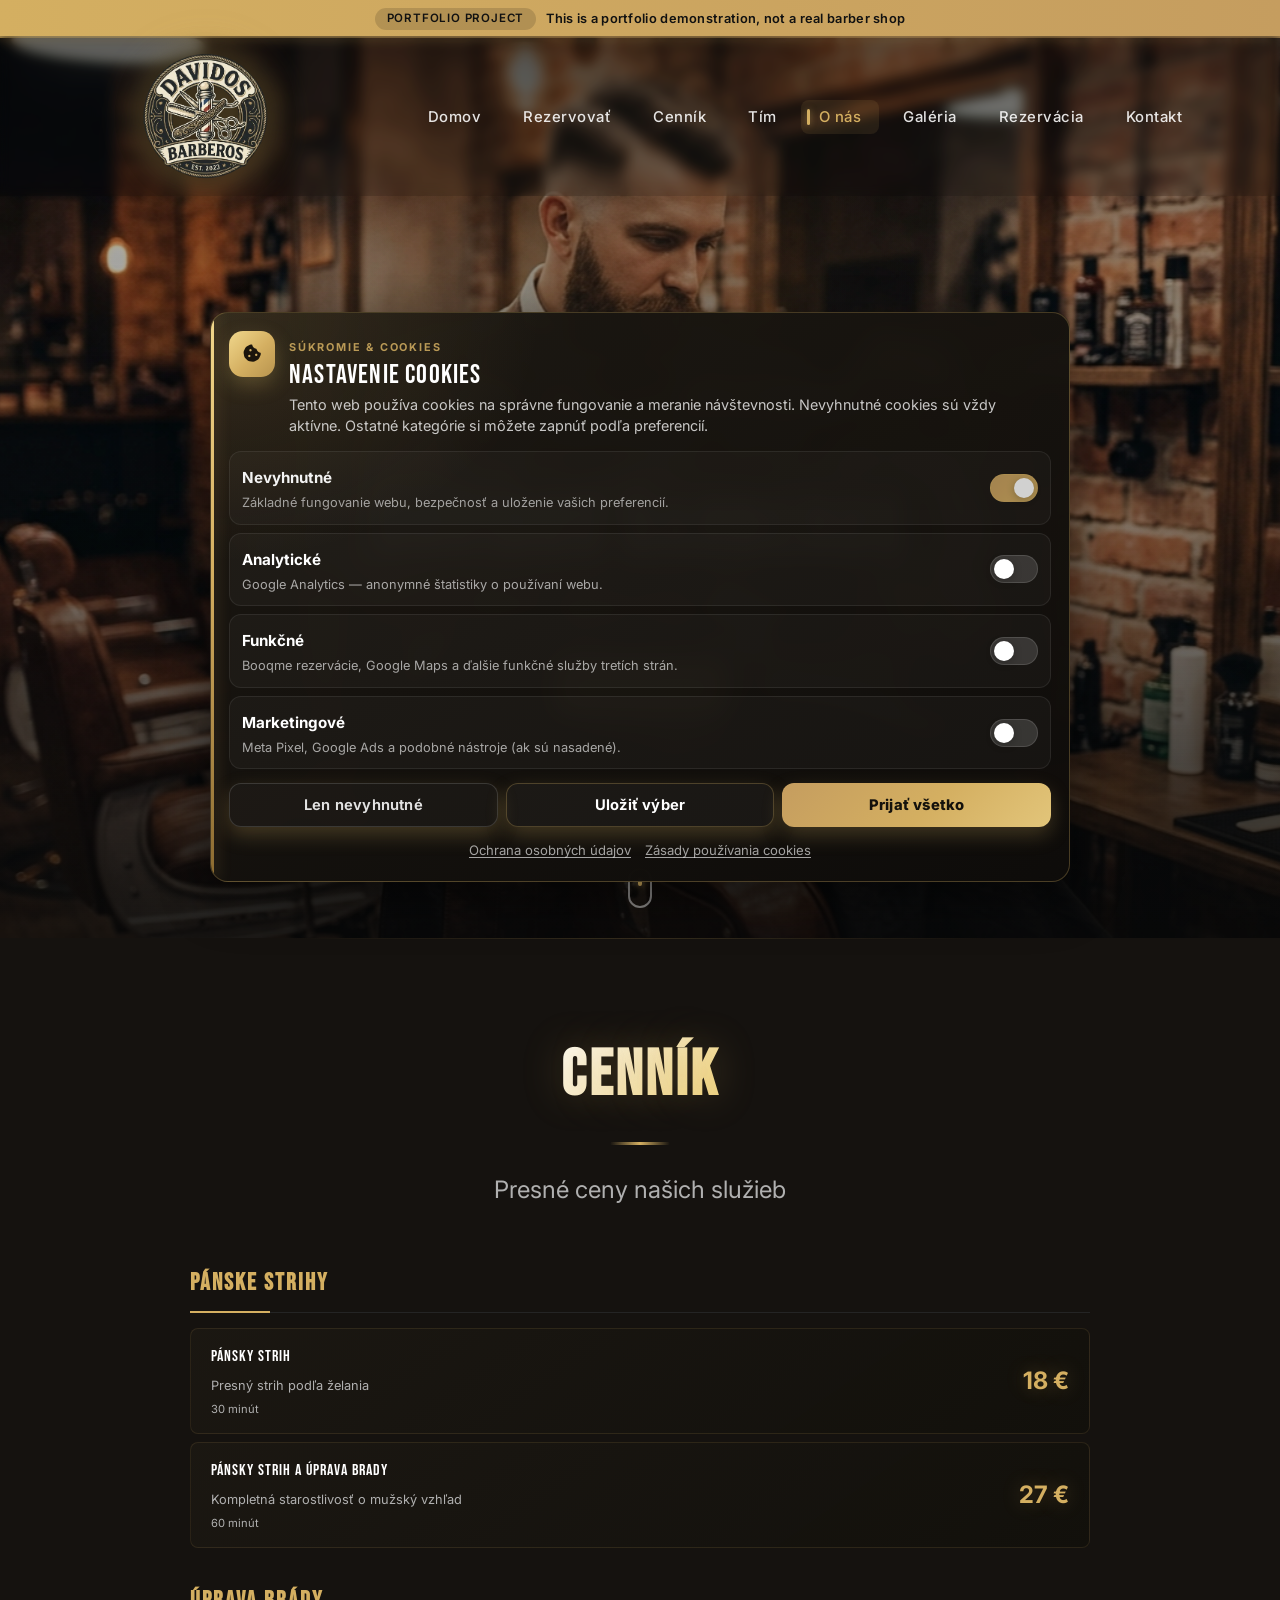
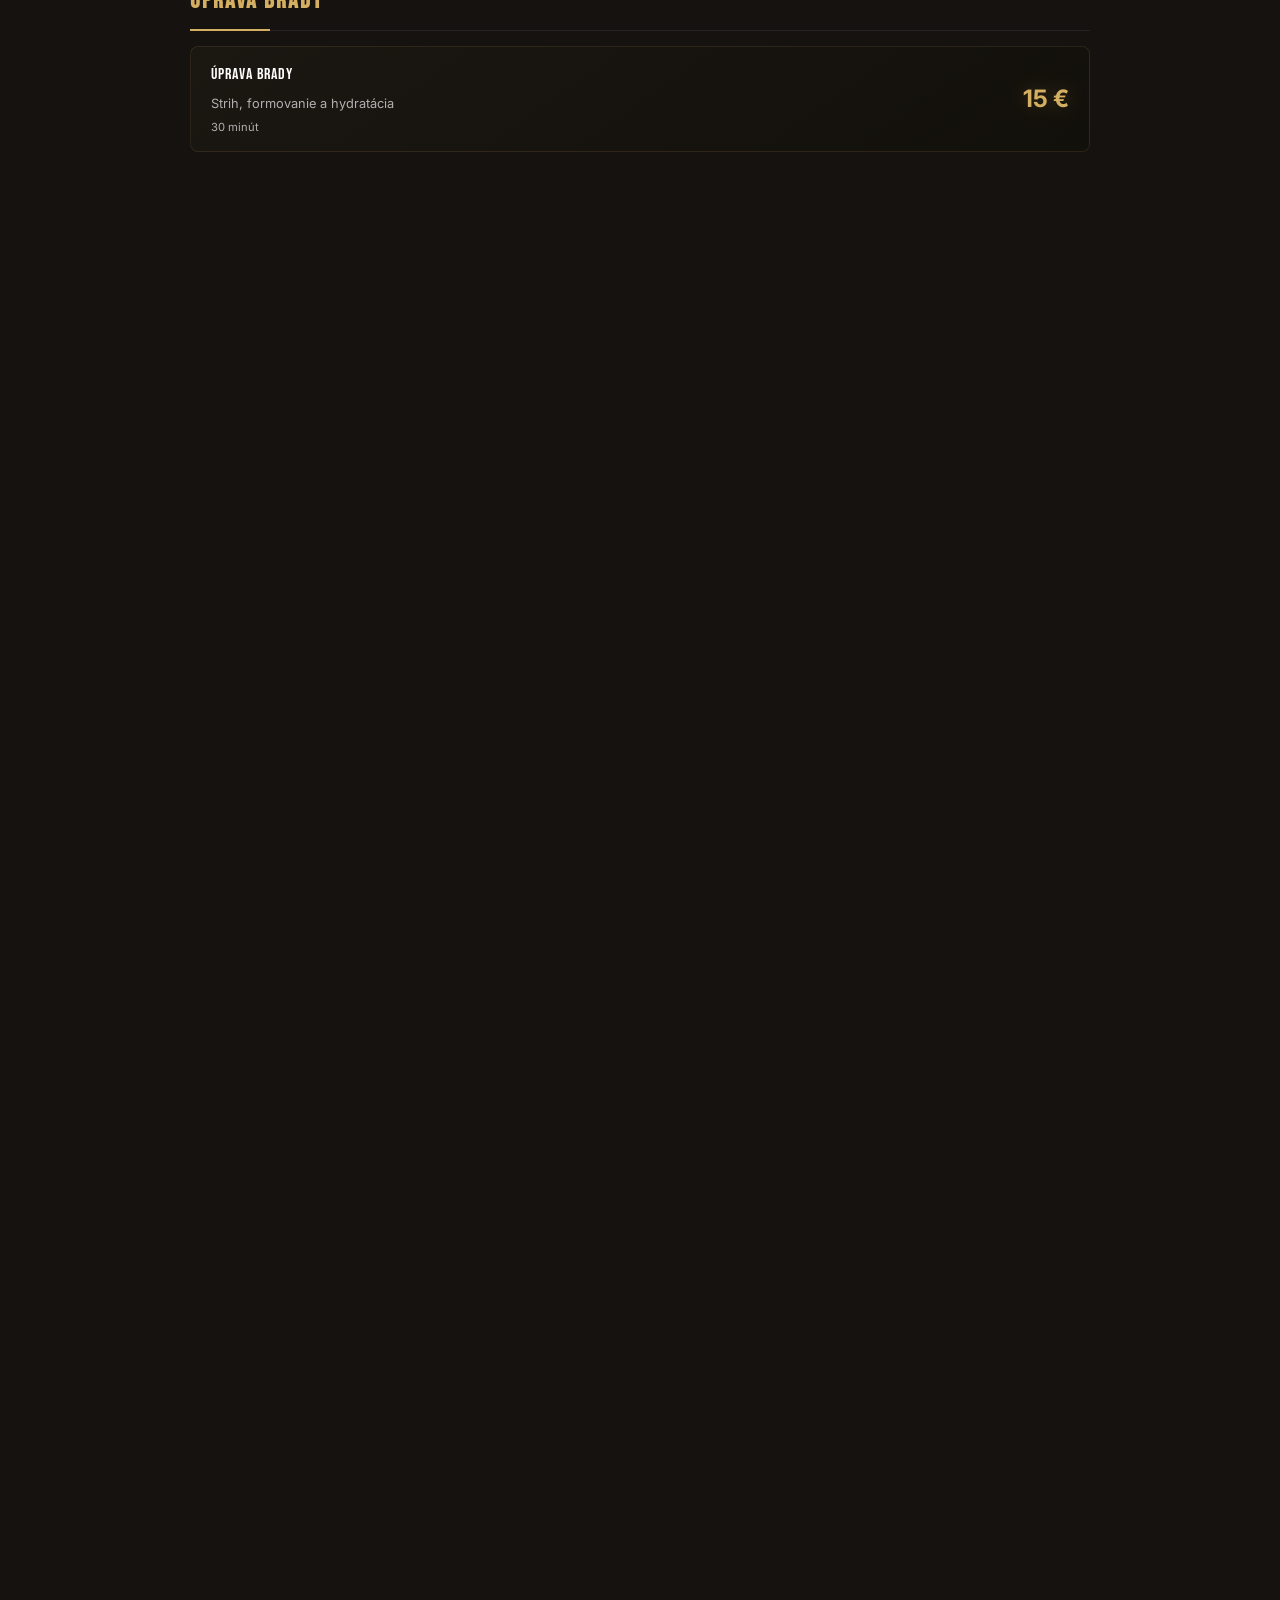
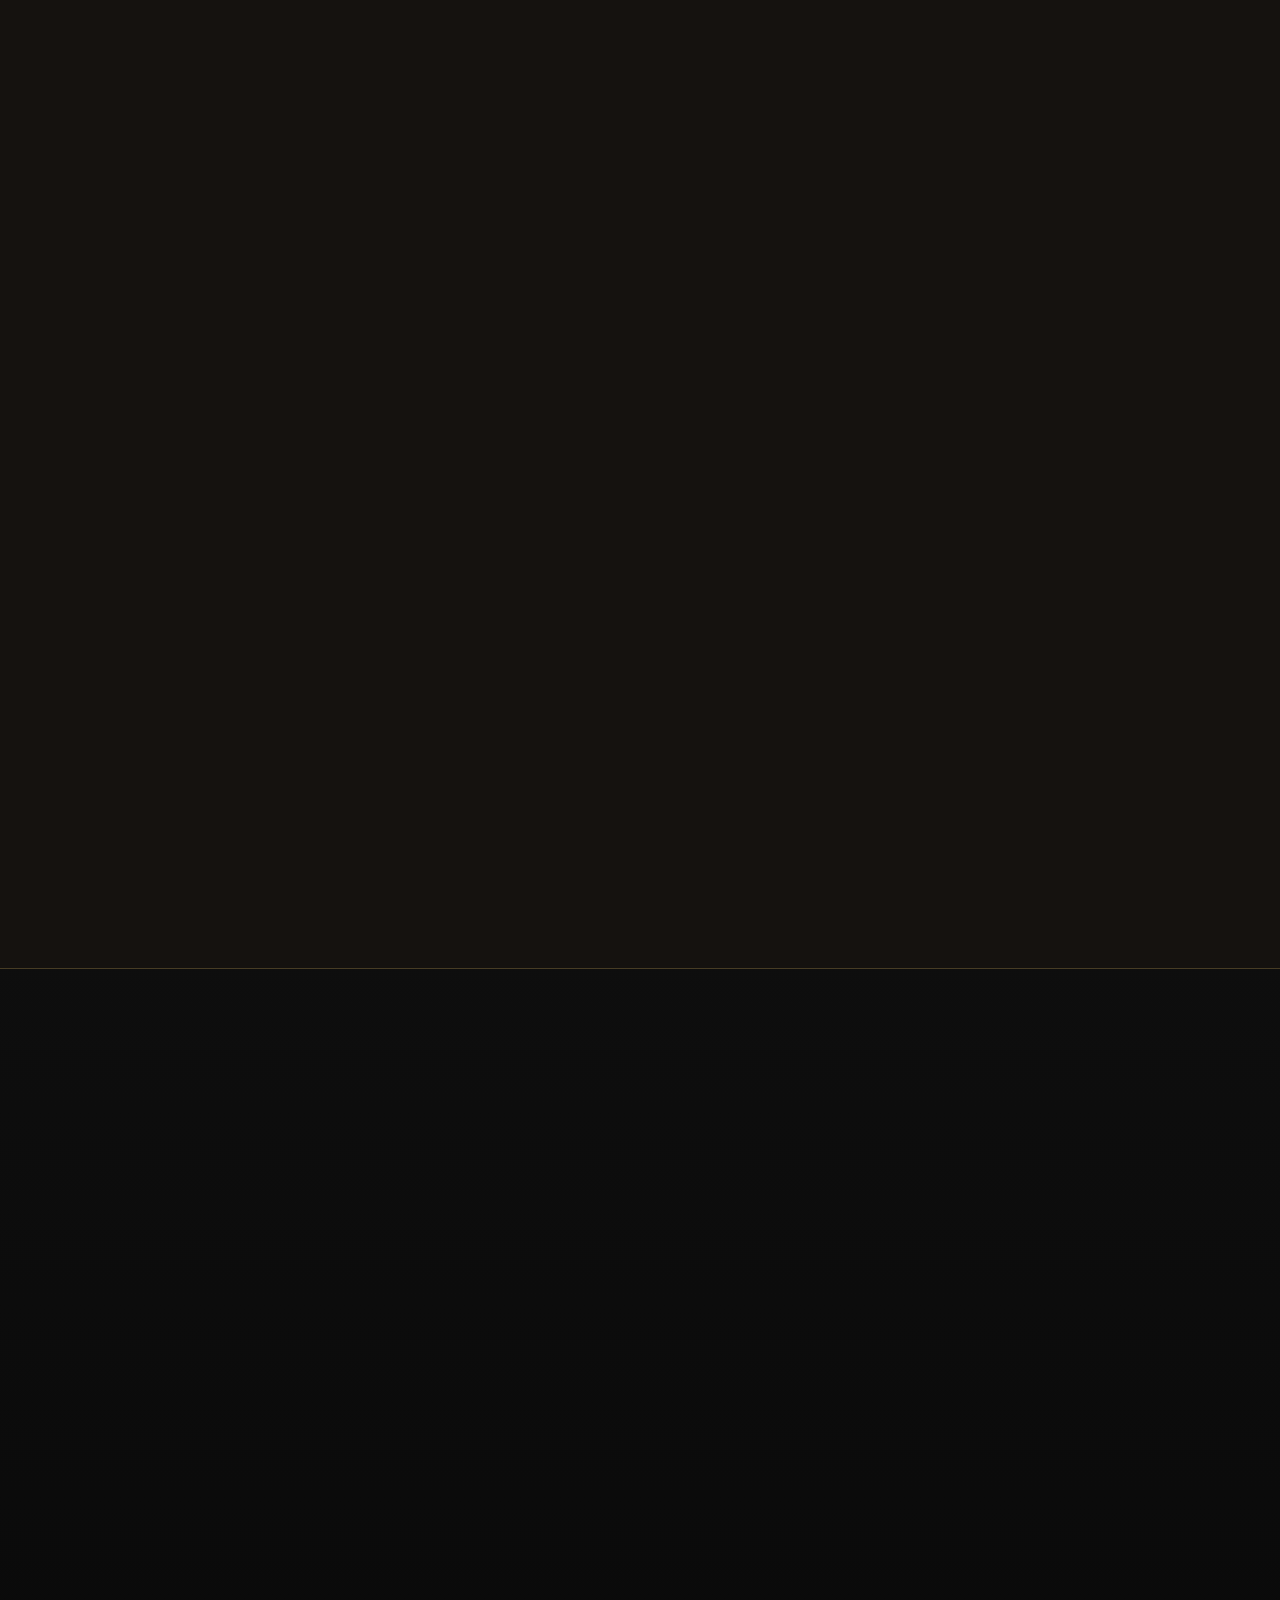
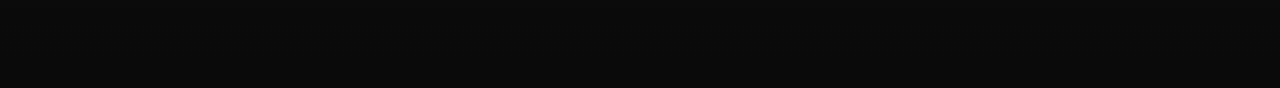
==== commit 1a57c724: "Aktualizácia webstránky" ====
--- a/index.html
+++ b/index.html
@@ -7,7 +7,7 @@
     <meta name="keywords" content="barber Bratislava, barber shop Bratislava, fade, strihanie brady, mužska živnosť, hair grooming, premium barber">
     <meta property="og:title" content="Davidos Barberos">
     <meta property="og:description" content="Premium barber shop Bratislava">
-    <meta property="og:image" content="https://davidosbarberos.sk/logo.png">
+    <meta property="og:image" content="https://davidosbarberos.sk/images/logo.png">
     <meta property="og:type" content="website">
     <meta property="og:url" content="https://davidosbarberos.sk/">
     <meta name="twitter:card" content="summary_large_image">
@@ -20,7 +20,7 @@
       "@context": "https://schema.org",
       "@type": "Barbershop",
       "name": "Davidos Barberos",
-      "image": "https://davidosbarberos.sk/logo.png",
+      "image": "https://davidosbarberos.sk/images/logo.png",
       "url": "https://davidosbarberos.sk",
       "telephone": "+421900123456",
       "address": {
@@ -52,64 +52,361 @@
       }
     }
     </script>
-    <!-- Google Analytics -->
-    <script async src="https://www.googletagmanager.com/gtag/js?id=G-QLSTD0M987"></script>
+    <!-- Early globals + local Cloudflare noise killer (Live Server / offline) -->
     <script>
-      window.dataLayer = window.dataLayer || [];
-      function gtag(){dataLayer.push(arguments);}
-      gtag('js', new Date());
-      gtag('config', 'G-QLSTD0M987');
+      (function () {
+        // 1) Safe gtag stub (Silktide / CMP may call it early)
+        window.dataLayer = window.dataLayer || [];
+        window.gtag = function gtag() {
+          try { window.dataLayer.push(arguments); } catch (e) {}
+        };
+        try { globalThis.gtag = window.gtag; } catch (e) {}
+        window.__GA_ID = 'G-TYVZKNP1XL';
+        window.__gaLoaded = false;
+        window.gtag('consent', 'default', {
+          ad_storage: 'denied',
+          ad_user_data: 'denied',
+          ad_personalization: 'denied',
+          analytics_storage: 'denied',
+          wait_for_update: 500
+        });
+
+        // 2) Cloudflare injects /cdn-cgi/*.js on hosted sites.
+        // On local Live Server those paths 404 as HTML -> console MIME errors.
+        // Neutralize them without affecting real site features.
+        var CF_STUB = 'data:text/javascript,/* local-cf-stub */';
+        function isCfPath(u) {
+          return typeof u === 'string' && u.indexOf('/cdn-cgi/') !== -1;
+        }
+        function neutralizeScript(el) {
+          if (!el || el.tagName !== 'SCRIPT') return;
+          try {
+            var src = el.getAttribute('src') || el.src || '';
+            if (isCfPath(src)) {
+              el.removeAttribute('src');
+              el.src = CF_STUB;
+              el.type = 'text/javascript';
+            }
+          } catch (e) {}
+        }
+        // Patch createElement for scripts injected later
+        var create = document.createElement.bind(document);
+        document.createElement = function (tag) {
+          var el = create(tag);
+          if (String(tag).toLowerCase() === 'script') {
+            var setAttr = el.setAttribute.bind(el);
+            el.setAttribute = function (name, value) {
+              if (String(name).toLowerCase() === 'src' && isCfPath(value)) value = CF_STUB;
+              return setAttr(name, value);
+            };
+            try {
+              Object.defineProperty(el, 'src', {
+                configurable: true,
+                enumerable: true,
+                get: function () { return el.getAttribute('src') || ''; },
+                set: function (v) { el.setAttribute('src', isCfPath(v) ? CF_STUB : v); }
+              });
+            } catch (e) {}
+          }
+          return el;
+        };
+        // Clean any already-present / late-injected tags
+        function scrub() {
+          document.querySelectorAll('script[src*="/cdn-cgi/"]').forEach(neutralizeScript);
+        }
+        if (document.readyState === 'loading') {
+          document.addEventListener('DOMContentLoaded', scrub);
+        } else {
+          scrub();
+        }
+        // Observe dynamic injections
+        try {
+          new MutationObserver(function (muts) {
+            muts.forEach(function (m) {
+              m.addedNodes && m.addedNodes.forEach(function (n) {
+                if (n && n.tagName === 'SCRIPT') neutralizeScript(n);
+                if (n && n.querySelectorAll) n.querySelectorAll('script[src*="/cdn-cgi/"]').forEach(neutralizeScript);
+              });
+            });
+          }).observe(document.documentElement, { childList: true, subtree: true });
+        } catch (e) {}
+      })();
     </script>
-    <link rel="icon" type="image/png" href="/favicon-96x96.png" sizes="96x96" />
-    <link rel="icon" type="image/svg+xml" href="/favicon.svg" />
-    <link rel="shortcut icon" href="/favicon.ico" />
-    <link rel="apple-touch-icon" sizes="180x180" href="/apple-touch-icon.png" />
+    <link rel="icon" type="image/png" href="images/favicon-96x96.png" sizes="96x96" />
+    <link rel="icon" type="image/svg+xml" href="images/favicon.svg" />
+    <link rel="shortcut icon" href="images/favicon.ico" />
+    <link rel="apple-touch-icon" sizes="180x180" href="images/apple-touch-icon.png" />
     <meta name="apple-mobile-web-app-title" content="Davidos Barberos" />
-    <link rel="manifest" href="/site.webmanifest" />
+    <link rel="manifest" href="images/site.webmanifest" />
     <meta name="theme-color" content="#111111">
     <link rel="preconnect" href="https://fonts.googleapis.com">
     <link rel="preconnect" href="https://fonts.gstatic.com" crossorigin>
+    <link rel="preconnect" href="https://cdnjs.cloudflare.com" crossorigin>
+    <link rel="preload" as="image" href="images/logo.png" fetchpriority="high">
+    <link rel="preload" as="image" href="images/uvodnyobrazok.png" fetchpriority="high">
     <link href="https://fonts.googleapis.com/css2?family=Bebas+Neue&family=Inter:wght@300;400;500;600&display=swap" rel="stylesheet">
-    <link rel="stylesheet" href="css/style.css">
-    <link rel="stylesheet" href="https://cdnjs.cloudflare.com/ajax/libs/font-awesome/6.5.1/css/all.min.css">
+    <link rel="stylesheet" href="style.css">
+    <link rel="stylesheet" href="https://cdnjs.cloudflare.com/ajax/libs/font-awesome/6.5.1/css/all.min.css" media="print" onload="this.media='all'">
+    <noscript><link rel="stylesheet" href="https://cdnjs.cloudflare.com/ajax/libs/font-awesome/6.5.1/css/all.min.css"></noscript>
 </head>
 <body>
+    <!-- Site background (static, lightweight) -->
+    <div class="site-bg" aria-hidden="true">
+        <div class="site-bg-base"></div>
+        <div class="site-bg-glow site-bg-glow-1"></div>
+        <div class="site-bg-glow site-bg-glow-2"></div>
+        <div class="site-bg-glow site-bg-glow-3"></div>
+        <div class="site-bg-grid"></div>
+        <div class="site-bg-dots"></div>
+        <div class="site-bg-vignette"></div>
+    </div>
+
     <!-- Portfolio Notice Banner -->
     <div class="portfolio-notice">
-        <div class="container">
+        <div class="container portfolio-notice-inner">
             <span class="portfolio-label">Portfolio Project</span>
             <span class="portfolio-text">This is a portfolio demonstration, not a real barber shop</span>
+            <span class="portfolio-text-mobile">Demo portfolio project — not a real shop</span>
         </div>
     </div>
 
     <!-- Loader -->
     <div id="loader" class="loader">
-        <img src="logo.png" alt="Davidos Barberos" class="loader-logo">
+        <div class="loader-stage" aria-hidden="true">
+            <div class="loader-radial"></div>
+            <div class="loader-stripes"></div>
+            <div class="loader-orb loader-orb-1"></div>
+            <div class="loader-orb loader-orb-2"></div>
+            <div class="loader-orb loader-orb-3"></div>
+            <div class="loader-sparkles" id="loaderSparkles"></div>
+            <div class="loader-frame">
+                <span class="lf lf-tl"></span>
+                <span class="lf lf-tr"></span>
+                <span class="lf lf-bl"></span>
+                <span class="lf lf-br"></span>
+            </div>
+        </div>
+
+        <div class="loader-content">
+            <div class="loader-badge">
+                <i></i><span>Premium Barber Shop</span><i></i>
+            </div>
+
+            <div class="loader-hero-row">
+                <div class="loader-scissors" id="loaderScissors" aria-hidden="true">
+                    <svg class="loader-scissors-svg" viewBox="0 0 240 240" fill="none" xmlns="http://www.w3.org/2000/svg">
+                        <defs>
+                            <linearGradient id="lsMetal" x1="20" y1="20" x2="220" y2="220" gradientUnits="userSpaceOnUse">
+                                <stop offset="0%" stop-color="#f7e7b0"/>
+                                <stop offset="40%" stop-color="#d4af61"/>
+                                <stop offset="100%" stop-color="#8a6a30"/>
+                            </linearGradient>
+                            <linearGradient id="lsBlade" x1="120" y1="120" x2="40" y2="40" gradientUnits="userSpaceOnUse">
+                                <stop offset="0%" stop-color="#f4f4f4"/>
+                                <stop offset="55%" stop-color="#c8c8c8"/>
+                                <stop offset="100%" stop-color="#8a8a8a"/>
+                            </linearGradient>
+                            <linearGradient id="lsBlade2" x1="120" y1="120" x2="40" y2="200" gradientUnits="userSpaceOnUse">
+                                <stop offset="0%" stop-color="#ececec"/>
+                                <stop offset="55%" stop-color="#bcbcbc"/>
+                                <stop offset="100%" stop-color="#777"/>
+                            </linearGradient>
+                            <filter id="lsGlow" x="-35%" y="-35%" width="170%" height="170%">
+                                <feDropShadow dx="0" dy="3" stdDeviation="3.5" flood-color="#d4af61" flood-opacity="0.45"/>
+                            </filter>
+                        </defs>
+                        <g class="ls-pivot" filter="url(#lsGlow)">
+                            <g class="ls-blade ls-blade-top">
+                                <path d="M118 118 L52 42 L44 50 L110 124 Z" fill="url(#lsBlade)"/>
+                                <path d="M118 118 L52 42" stroke="rgba(255,255,255,0.35)" stroke-width="1.4"/>
+                                <path d="M110 124 L132 146" stroke="url(#lsMetal)" stroke-width="10" stroke-linecap="round"/>
+                                <circle cx="156" cy="168" r="27" fill="rgba(12,12,12,0.8)" stroke="url(#lsMetal)" stroke-width="8"/>
+                                <circle cx="156" cy="168" r="11" fill="none" stroke="url(#lsMetal)" stroke-width="3" opacity="0.55"/>
+                            </g>
+                            <g class="ls-blade ls-blade-bot">
+                                <path d="M118 122 L52 198 L44 190 L110 116 Z" fill="url(#lsBlade2)"/>
+                                <path d="M118 122 L52 198" stroke="rgba(255,255,255,0.28)" stroke-width="1.4"/>
+                                <path d="M110 116 L132 94" stroke="url(#lsMetal)" stroke-width="10" stroke-linecap="round"/>
+                                <circle cx="156" cy="72" r="27" fill="rgba(12,12,12,0.8)" stroke="url(#lsMetal)" stroke-width="8"/>
+                                <circle cx="156" cy="72" r="11" fill="none" stroke="url(#lsMetal)" stroke-width="3" opacity="0.55"/>
+                            </g>
+                            <circle cx="120" cy="120" r="11" fill="url(#lsMetal)"/>
+                            <circle cx="120" cy="120" r="5" fill="#161616"/>
+                            <circle cx="120" cy="120" r="2" fill="#d4af61"/>
+                        </g>
+                    </svg>
+                </div>
+
+                <div class="loader-emblem">
+                    <div class="loader-ring loader-ring-outer"></div>
+                    <div class="loader-ring loader-ring-mid"></div>
+                    <svg class="loader-arc" viewBox="0 0 180 180" aria-hidden="true">
+                        <defs>
+                            <linearGradient id="loaderGoldGrad" x1="0%" y1="0%" x2="100%" y2="100%">
+                                <stop offset="0%" stop-color="#f0d78c"/>
+                                <stop offset="50%" stop-color="#d4af61"/>
+                                <stop offset="100%" stop-color="#a8843a"/>
+                            </linearGradient>
+                        </defs>
+                        <circle class="loader-arc-track" cx="90" cy="90" r="82"></circle>
+                        <circle class="loader-arc-progress" id="loaderArc" cx="90" cy="90" r="82"></circle>
+                    </svg>
+                    <div class="loader-logo-wrap">
+                        <img src="images/logo.png" alt="Davidos Barberos" class="loader-logo" width="140" height="140" decoding="async" fetchpriority="high">
+                    </div>
+                    <div class="loader-percent-badge" id="loaderPercent">0%</div>
+                </div>
+
+                <div class="loader-comb" aria-hidden="true">
+                    <svg viewBox="0 0 64 120" fill="none" xmlns="http://www.w3.org/2000/svg">
+                        <rect x="22" y="8" width="20" height="104" rx="8" fill="url(#lsMetal)" opacity="0.9"/>
+                        <path d="M26 18 H38 M26 30 H38 M26 42 H38 M26 54 H38 M26 66 H38 M26 78 H38 M26 90 H38" stroke="#1a1a1a" stroke-width="2.2" stroke-linecap="round" opacity="0.55"/>
+                        <circle cx="32" cy="108" r="5" fill="#1a1a1a" opacity="0.35"/>
+                    </svg>
+                </div>
+            </div>
+
+            <div class="loader-text">
+                <h1 class="loader-title">
+                    <span class="loader-title-white">DAVIDOS</span>
+                    <span class="loader-title-gold">BARBEROS</span>
+                </h1>
+                <p class="loader-sub">Bratislava · Precision · Style</p>
+            </div>
+
+            <div class="loader-progress-wrap">
+                <div class="loader-bar">
+                    <span class="loader-bar-fill" id="loaderBarFill"></span>
+                    <span class="loader-bar-glow"></span>
+                </div>
+                <div class="loader-status" id="loaderStatus">Načítavam…</div>
+            </div>
+        </div>
+
+        <div class="loader-exit" aria-hidden="true">
+            <div class="loader-exit-panel left"></div>
+            <div class="loader-exit-panel right"></div>
+            <div class="loader-exit-flash"></div>
+        </div>
     </div>
 
     <nav class="navbar" id="navbar">
         <div class="nav-container">
             <a href="#home" class="logo">
-                <img src="logo.png" alt="Davidos Barberos">
+                <img src="images/logo.png" alt="Davidos Barberos" width="160" height="160" decoding="async" fetchpriority="high">
             </a>
-            <ul class="nav-menu" id="navMenu">
+            <ul class="nav-menu nav-menu-desktop" id="navMenuDesktop">
                 <li><a href="#home" class="nav-link active">Domov</a></li>
-                <li><a href="https://booqme.sk/davidos-barberos" target="_blank" class="nav-link">Rezervovať</a></li>
+                <li><a href="https://booqme.sk/sk/rezervacia/davidos-barberos" target="_blank" class="nav-link">Rezervovať</a></li>
                 <li><a href="#pricing" class="nav-link">Cenník</a></li>
                 <li><a href="#barbers" class="nav-link">Tím</a></li>
                 <li><a href="#about" class="nav-link">O nás</a></li>
                 <li><a href="#gallery" class="nav-link">Galéria</a></li>
+                <li><a href="#booking" class="nav-link">Rezervácia</a></li>
                 <li><a href="#booking-info" class="nav-link">Kontakt</a></li>
             </ul>
-            <div class="hamburger" id="hamburger">
+            <div class="menu-overlay" id="menuOverlay" aria-hidden="true">
+                <div class="menu-overlay-bg"></div>
+                <div class="menu-panel">
+                    <div class="menu-panel-top">
+                        <div class="menu-brand-block">
+                            <div class="menu-brand-kicker">
+                                <span class="menu-brand-line"></span>
+                                <span>Premium Barber</span>
+                                <span class="menu-brand-line"></span>
+                            </div>
+                            <div class="menu-brand-title">DAVIDOS</div>
+                            <div class="menu-brand-subtitle">BARBEROS</div>
+                            <p class="menu-brand-tag">Bratislava · Style · Precision</p>
+                        </div>
+                        <div class="menu-scissors" id="menuScissors" aria-hidden="true">
+                            <svg class="scissors-svg" viewBox="0 0 240 240" fill="none" xmlns="http://www.w3.org/2000/svg">
+                                <defs>
+                                    <linearGradient id="scMetal" x1="20" y1="20" x2="220" y2="220" gradientUnits="userSpaceOnUse">
+                                        <stop offset="0%" stop-color="#f7e7b0"/>
+                                        <stop offset="35%" stop-color="#d4af61"/>
+                                        <stop offset="70%" stop-color="#b8944f"/>
+                                        <stop offset="100%" stop-color="#8a6a30"/>
+                                    </linearGradient>
+                                    <linearGradient id="scBlade" x1="120" y1="120" x2="40" y2="40" gradientUnits="userSpaceOnUse">
+                                        <stop offset="0%" stop-color="#f2f2f2"/>
+                                        <stop offset="40%" stop-color="#cfcfcf"/>
+                                        <stop offset="100%" stop-color="#8d8d8d"/>
+                                    </linearGradient>
+                                    <linearGradient id="scBlade2" x1="120" y1="120" x2="40" y2="200" gradientUnits="userSpaceOnUse">
+                                        <stop offset="0%" stop-color="#e8e8e8"/>
+                                        <stop offset="45%" stop-color="#bdbdbd"/>
+                                        <stop offset="100%" stop-color="#7a7a7a"/>
+                                    </linearGradient>
+                                    <filter id="scSoft" x="-30%" y="-30%" width="160%" height="160%">
+                                        <feDropShadow dx="0" dy="4" stdDeviation="4" flood-color="#d4af61" flood-opacity="0.35"/>
+                                    </filter>
+                                </defs>
+                                <g class="sc-pivot" filter="url(#scSoft)">
+                                    <g class="blade blade-top">
+                                        <path d="M118 118 L52 42 L44 50 L110 124 Z" fill="url(#scBlade)"/>
+                                        <path d="M118 118 L52 42" stroke="rgba(255,255,255,0.35)" stroke-width="1.5"/>
+                                        <path d="M110 124 L132 146" stroke="url(#scMetal)" stroke-width="10" stroke-linecap="round"/>
+                                        <circle cx="156" cy="168" r="28" fill="rgba(12,12,12,0.75)" stroke="url(#scMetal)" stroke-width="8"/>
+                                        <circle cx="156" cy="168" r="12" fill="none" stroke="url(#scMetal)" stroke-width="3" opacity="0.55"/>
+                                    </g>
+                                    <g class="blade blade-bot">
+                                        <path d="M118 122 L52 198 L44 190 L110 116 Z" fill="url(#scBlade2)"/>
+                                        <path d="M118 122 L52 198" stroke="rgba(255,255,255,0.28)" stroke-width="1.5"/>
+                                        <path d="M110 116 L132 94" stroke="url(#scMetal)" stroke-width="10" stroke-linecap="round"/>
+                                        <circle cx="156" cy="72" r="28" fill="rgba(12,12,12,0.75)" stroke="url(#scMetal)" stroke-width="8"/>
+                                        <circle cx="156" cy="72" r="12" fill="none" stroke="url(#scMetal)" stroke-width="3" opacity="0.55"/>
+                                    </g>
+                                    <circle cx="120" cy="120" r="11" fill="url(#scMetal)"/>
+                                    <circle cx="120" cy="120" r="5" fill="#1a1a1a"/>
+                                    <circle cx="120" cy="120" r="2" fill="#d4af61"/>
+                                </g>
+                            </svg>
+                        </div>
+                    </div>
+
+                    <div class="menu-nav-wrap">
+                        <div class="menu-decor" aria-hidden="true">
+                            <span class="menu-decor-line"></span>
+                            <span class="menu-decor-label">Menu</span>
+                            <span class="menu-decor-line"></span>
+                        </div>
+
+                        <ul class="nav-menu" id="navMenu">
+                            <li style="--i:0"><a href="#home" class="nav-link active"><span class="nav-index">01</span><span class="nav-label">Domov</span><i class="fas fa-chevron-right nav-arrow"></i></a></li>
+                            <li style="--i:1"><a href="#pricing" class="nav-link"><span class="nav-index">02</span><span class="nav-label">Cenník</span><i class="fas fa-chevron-right nav-arrow"></i></a></li>
+                            <li style="--i:2"><a href="#barbers" class="nav-link"><span class="nav-index">03</span><span class="nav-label">Tím</span><i class="fas fa-chevron-right nav-arrow"></i></a></li>
+                            <li style="--i:3"><a href="#about" class="nav-link"><span class="nav-index">04</span><span class="nav-label">O nás</span><i class="fas fa-chevron-right nav-arrow"></i></a></li>
+                            <li style="--i:4"><a href="#gallery" class="nav-link"><span class="nav-index">05</span><span class="nav-label">Galéria</span><i class="fas fa-chevron-right nav-arrow"></i></a></li>
+                            <li style="--i:5"><a href="#booking-info" class="nav-link"><span class="nav-index">06</span><span class="nav-label">Kontakt</span><i class="fas fa-chevron-right nav-arrow"></i></a></li>
+                        </ul>
+                    </div>
+
+                    <div class="menu-panel-foot">
+                        <a href="https://booqme.sk/sk/rezervacia/davidos-barberos" target="_blank" class="menu-cta">
+                            <i class="fas fa-calendar-check"></i>
+                            <span>Rezervovať termín</span>
+                        </a>
+                        <div class="menu-socials">
+                            <a href="https://instagram.com/davidos.barberos" target="_blank" aria-label="Instagram"><i class="fab fa-instagram"></i></a>
+                            <a href="https://tiktok.com/@davidos.barberos" target="_blank" aria-label="TikTok"><i class="fab fa-tiktok"></i></a>
+                            <a href="https://facebook.com/davidos.barberos" target="_blank" aria-label="Facebook"><i class="fab fa-facebook-f"></i></a>
+                        </div>
+                    </div>
+                </div>
+                <div class="menu-sparkles" id="menuSparkles" aria-hidden="true"></div>
+            </div>
+            <button class="hamburger" id="hamburger" type="button" aria-label="Menu" aria-expanded="false" aria-controls="navMenu">
                 <span class="bar"></span>
                 <span class="bar"></span>
                 <span class="bar"></span>
-            </div>
+            </button>
         </div>
     </nav>
 
     <header id="home" class="hero">
+        <div class="hero-bg" aria-hidden="true"></div>
+        <div class="hero-particles" aria-hidden="true"></div>
         <div class="hero-content">
             <div class="hero-badge-row">
                 <div class="hero-badge"><i class="fas fa-star"></i> ★ 4.9/5 | 500+ spokojných klientov</div>
@@ -121,15 +418,15 @@
             <p class="hero-subtitle">Premium Barber Shop v Bratislave</p>
             
             <div class="hero-actions">
-                <a href="https://booqme.sk/davidos-barberos" target="_blank" class="btn-primary btn-book">
+                <a href="https://booqme.sk/sk/rezervacia/davidos-barberos" target="_blank" class="btn-primary btn-book">
                     <i class="fas fa-calendar-check"></i> Rezervovať
                 </a>
             </div>
         </div>
-        <div class="scroll-indicator">
+        <div class="scroll-indicator" role="button" tabindex="0" aria-label="Scrollovať dole">
             <span></span>
         </div>
-</header>
+    </header>
 
      <section id="pricing" class="services section">
          <div class="container">
@@ -221,7 +518,7 @@
             </div>
              <div class="barbers-grid">
                  <div class="barber-card reveal-target">
-                     <img src="barber1.png" alt="Marek - Master Barber s 10+ rokmi skúseností" loading="lazy">
+                     <img src="images/barber1.png" alt="Marek - Master Barber s 10+ rokmi skúseností" width="600" height="750" loading="lazy" decoding="async">
                      <div class="barber-overlay">
                          <h4>Marek</h4>
                          <p>Master Barber</p>
@@ -229,7 +526,7 @@
                      </div>
                  </div>
                  <div class="barber-card reveal-target">
-                     <img src="barber2.png" alt="Eva - Špecialistka na úpravu brady" loading="lazy">
+                     <img src="images/barber2.png" alt="Eva - Špecialistka na úpravu brady" width="600" height="750" loading="lazy" decoding="async">
                      <div class="barber-overlay">
                          <h4>Eva</h4>
                          <p>Specialistka na brady</p>
@@ -237,7 +534,7 @@
                      </div>
                  </div>
                  <div class="barber-card reveal-target">
-                     <img src="barber3.png" alt="Tomáš - Styling špecialista pre moderné trendy" loading="lazy">
+                     <img src="images/barber3.png" alt="Tomáš - Styling špecialista pre moderné trendy" width="600" height="750" loading="lazy" decoding="async">
                      <div class="barber-overlay">
                          <h4>Tomáš</h4>
                          <p>Styling specialist</p>
@@ -248,46 +545,69 @@
         </div>
     </section>
 
-<section id="about" class="about section">
+<div class="pin-section" id="aboutPin">
+<section id="about" class="about section pin-inner">
          <div class="container">
              <div class="section-header">
                  <h2 class="section-title">O nás</h2>
                  <p class="section-subtitle">Viac než len obyčajný strih</p>
              </div>
-             <div class="about-grid">
-                 <div class="about-image">
-                     <img src="uvodnyobrazok.png" alt="Interiér Davidson Barberos salonu v Bratislave" loading="lazy">
+             <div class="about-grid pin-grid">
+                 <div class="about-image pin-sticky">
+                     <div class="pin-image-frame reveal-scale">
+                         <img src="images/uvodnyobrazok.png" alt="Interiér Davidson Barberos salonu v Bratislave" width="900" height="700" loading="lazy" decoding="async">
+                         <div class="pin-image-glow"></div>
+                         <div class="pin-progress-ring" aria-hidden="true">
+                             <svg viewBox="0 0 100 100">
+                                 <circle class="ring-bg" cx="50" cy="50" r="46"></circle>
+                                 <circle class="ring-fill" cx="50" cy="50" r="46"></circle>
+                             </svg>
+                         </div>
+                     </div>
+                     <p class="pin-caption">Scrolluj ďalej — príbeh pokračuje</p>
                  </div>
-                 <div class="about-text">
-                      <h3>David Studio<br>Ukážkový projekt barber shop webu</h3>
-                      <p>
-                          Davidos Barberos vznikol z jednoduchého želania — vytvoriť miesto, kde sa muži cítia výnimočne. Toto je ukážkový projekt demo webu barber shopu.
-                      </p>
-                      <p>
-                          Naša filozofia je jednoduchá: každému klientovi venujeme plnú pozornosť. Nízky tlak, presné techniky a produkty, ktoré skutočne fungujú. Perfektný strih je viac než len obyčajný strih.
-                      </p>
-                      <div class="about-features">
-                          <div class="about-feature">
-                              <i class="fas fa-cut"></i>
-                              <span>Precízne fade strihy</span>
-                          </div>
-                          <div class="about-feature">
-                              <i class="fas fa-user-friends"></i>
-                              <span>Individuálny prístup</span>
-                          </div>
-                          <div class="about-feature">
-                              <i class="fas fa-spa"></i>
-                              <span>Moderný štýl</span>
-                          </div>
-                          <div class="about-feature">
-                              <i class="fas fa-gem"></i>
-                              <span>Kvalitná kozmetika</span>
+                 <div class="about-text pin-scroll-col">
+                      <div class="pin-step" data-step="1">
+                          <span class="pin-step-num">01</span>
+                          <h3>David Studio<br>Ukážkový projekt barber shop webu</h3>
+                          <p>
+                              Davidos Barberos vznikol z jednoduchého želania — vytvoriť miesto, kde sa muži cítia výnimočne. Toto je ukážkový projekt demo webu barber shopu.
+                          </p>
+                      </div>
+                      <div class="pin-step" data-step="2">
+                          <span class="pin-step-num">02</span>
+                          <h3>Filozofia precíznosti</h3>
+                          <p>
+                              Naša filozofia je jednoduchá: každému klientovi venujeme plnú pozornosť. Nízky tlak, presné techniky a produkty, ktoré skutočne fungujú. Perfektný strih je viac než len obyčajný strih.
+                          </p>
+                      </div>
+                      <div class="pin-step" data-step="3">
+                          <span class="pin-step-num">03</span>
+                          <h3>Čo nás definuje</h3>
+                          <div class="about-features">
+                              <div class="about-feature">
+                                  <i class="fas fa-cut"></i>
+                                  <span>Precízne fade strihy</span>
+                              </div>
+                              <div class="about-feature">
+                                  <i class="fas fa-user-friends"></i>
+                                  <span>Individuálny prístup</span>
+                              </div>
+                              <div class="about-feature">
+                                  <i class="fas fa-spa"></i>
+                                  <span>Moderný štýl</span>
+                              </div>
+                              <div class="about-feature">
+                                  <i class="fas fa-gem"></i>
+                                  <span>Kvalitná kozmetika</span>
+                              </div>
                           </div>
                       </div>
                   </div>
               </div>
           </div>
       </section>
+</div>
 
 <section id="gallery" class="gallery section">
            <div class="container">
@@ -296,16 +616,16 @@
                    <p class="section-subtitle">Prejdite si naše najlepšie strihy</p>
                </div>
                <div class="gallery-grid">
-                   <div class="gallery-item">
-                       <img src="uces1.png" alt="Pánsky strih - moderný fade s úpravou brady" loading="lazy">
+                   <div class="gallery-item reveal-scale">
+                       <img src="images/uces1.png" alt="Pánsky strih - moderný fade s úpravou brady" width="800" height="800" loading="lazy" decoding="async">
                        <div class="gallery-overlay"><i class="fas fa-search-plus"></i></div>
                    </div>
-                   <div class="gallery-item">
-                       <img src="uces2.png" alt="Classic cut s precíznym fade" loading="lazy">
+                   <div class="gallery-item reveal-scale">
+                       <img src="images/uces2.png" alt="Classic cut s precíznym fade" width="800" height="800" loading="lazy" decoding="async">
                        <div class="gallery-overlay"><i class="fas fa-search-plus"></i></div>
                    </div>
-                   <div class="gallery-item">
-                       <img src="uces3.png" alt="Moderný undercut s designovým prvkom" loading="lazy">
+                   <div class="gallery-item reveal-scale">
+                       <img src="images/uces3.png" alt="Moderný undercut s designovým prvkom" width="800" height="800" loading="lazy" decoding="async">
                        <div class="gallery-overlay"><i class="fas fa-search-plus"></i></div>
                    </div>
                </div>
@@ -374,22 +694,45 @@
                       <p>"Dobrý strih, milý personál. Trochu dlhý čakací čas, ale inak všetko OK."</p>
                       <div class="review-author"><strong>Tomáš R.</strong><span>Návštevník</span></div>
                   </div>
-                  <div class="review-card reveal-target more-review" data-rating="5">
-                      <div class="stars"><i class="fas fa-star"></i><i class="fas fa-star"></i><i class="fas fa-star"></i><i class="fas fa-star"></i><i class="fas fa-star"></i></div>
-                      <p>"Eva je najlepšia! Bradu mám už 3 roky a ona mi ju premenila. Profesionálna a trpezlivá."</p>
-                      <div class="review-author"><strong>Peter M.</strong><span>Stály klient</span></div>
-                  </div>
-              </div>
-              <div class="reviews-actions">
-                  <button class="toggle-reviews" id="toggleReviews">
-                      <span class="toggle-text">Zobraziť viac recenzií</span>
-                  </button>
-                  <a href="https://search.google.com/local/writereview?placeid=ChIJrTLr-G1UCUcRQ3x5QkGJ0" target="_blank" class="btn-google-review">
-                      <img src="googlelogo.png" alt="Google"> Pridať recenziu na Google
-                  </a>
-              </div>
-          </div>
-      </section>
+<div class="review-card reveal-target more-review" data-rating="5">
+                       <div class="stars"><i class="fas fa-star"></i><i class="fas fa-star"></i><i class="fas fa-star"></i><i class="fas fa-star"></i><i class="fas fa-star"></i></div>
+                       <p>"Eva je najlepšia! Bradu mám už 3 roky a ona mi ju premenila. Profesionálna a trpezlivá."</p>
+                       <div class="review-author"><strong>Peter M.</strong><span>Stály klient</span></div>
+                   </div>
+               </div>
+               <div class="reviews-actions">
+                   <button class="toggle-reviews" id="toggleReviews">
+                       <span class="toggle-text">Zobraziť viac recenzií</span>
+                   </button>
+                   <a href="https://search.google.com/local/writereview?placeid=ChIJrTLr-G1UCUcRQ3x5QkGJ0" target="_blank" class="btn-google-review">
+                       <img src="images/googlelogo.png" alt="Google" width="32" height="32" loading="lazy" decoding="async"> Pridať recenziu na Google
+                   </a>
+               </div>
+           </div>
+       </section>
+
+    <section id="booking" class="calendly section booking-online">
+        <div class="container">
+            <div class="section-header">
+                <h2 class="section-title">Rezervácia online</h2>
+                <p class="section-subtitle">Vyberte si čas cez Booqme</p>
+            </div>
+            <div class="calendly-wrapper booqme-wrapper">
+                <div class="calendly-inline booqme-inline" id="booqmeInline">
+                    <div class="calendly-placeholder booqme-placeholder">
+                        <i class="fas fa-calendar-alt"></i>
+                        <p>Načítavam Booqme rezerváciu…</p>
+                    </div>
+                </div>
+                <div class="booqme-fallback">
+                    <p>Ak sa rezervácia nenačíta, otvorte ju priamo:</p>
+                    <a href="https://booqme.sk/sk/rezervacia/davidos-barberos" target="_blank" rel="noopener" class="btn-primary">
+                        <i class="fas fa-external-link-alt"></i> Otvoriť Booqme
+                    </a>
+                </div>
+            </div>
+        </div>
+    </section>
 
     <section id="instagram" class="instagram section">
         <div class="container">
@@ -399,7 +742,7 @@
             </div>
             <div class="instagram-cta">
                 <a href="https://instagram.com/davidos.barberos" target="_blank" class="instagram-post">
-                    <img src="igobrazok.png" alt="Instagram">
+                    <img src="images/igobrazok.png" alt="Instagram" width="600" height="600" loading="lazy" decoding="async">
                     <div class="instagram-overlay"><i class="fab fa-instagram"></i></div>
                 </a>
             </div>
@@ -412,8 +755,9 @@
                 <h2 class="section-title">Informácie</h2>
                 <p class="section-subtitle">Nájdite nás alebo nás zavolajte</p>
             </div>
-            <div class="booking-content">
-                <div class="booking-info">
+
+            <div class="booking-content booking-content-solo">
+                <div class="booking-info booking-info-grid">
                     <div class="info-item">
                         <i class="fas fa-map-marker-alt"></i>
                         <div>
@@ -425,7 +769,7 @@
                         <i class="fas fa-phone"></i>
                         <div>
                             <h4>Telefón</h4>
-                            <p>+421 900 123 456</p>
+                            <p><a href="tel:+421900123456">+421 900 123 456</a></p>
                         </div>
                     </div>
                     <div class="info-item">
@@ -435,10 +779,22 @@
                             <p>Po-Pi: 9:00-19:00<br>So: 9:00-16:00</p>
                         </div>
                     </div>
-                    <a href="tel:+421900123456" class="btn-primary">Zavolať</a>
-                </div>
-                <div class="map-container">
-                    <iframe src="https://www.google.com/maps/embed?pb=!1m18!1m12!1m3!1d2662.052828232576!2d17.10263277663787!3d48.14852094744819!2m3!1f0!2f0!3f0!3m2!1i1024!2i768!4f13.1!3m3!1m2!1s0x476c89131b400001%3A0xc7a709a2e5c1a68!2sHlavn%C3%A1%20123%2C%20811%2001%20Bratislava!5e0!3m2!1ssk!2ssk!4v1700000000000" allowfullscreen="" loading="lazy"></iframe>
+                    <div class="info-item">
+                        <i class="fas fa-envelope"></i>
+                        <div>
+                            <h4>Email</h4>
+                            <p><a href="#" class="js-email" data-user="info" data-domain="davidosbarberos.sk">info&#64;davidosbarberos.sk</a></p>
+                        </div>
+                    </div>
+                </div>
+
+                <div class="booking-actions">
+                    <a href="tel:+421900123456" class="btn-primary">
+                        <i class="fas fa-phone"></i> Zavolať
+                    </a>
+                    <a href="https://booqme.sk/sk/rezervacia/davidos-barberos" target="_blank" rel="noopener" class="btn-primary btn-book">
+                        <i class="fas fa-calendar-check"></i> Rezervovať
+                    </a>
                 </div>
             </div>
         </div>
@@ -448,13 +804,15 @@
         <div class="container">
             <div class="contact-form-container">
                 <h2>Napíšte nám</h2>
-                <form id="contactForm" class="contact-form">
+                <form id="contactForm" class="contact-form" action="https://formspree.io/f/YOUR_FORMSPREE_ID" method="POST">
                     <div class="form-row">
                         <input type="text" name="name" placeholder="Meno" required>
-                        <input type="email" name="email" placeholder="Email" required>
+                        <input type="email" name="_replyto" placeholder="Email" required>
                     </div>
                     <input type="tel" name="phone" placeholder="Telefón">
-                    <textarea name="message" placeholder="Správa" rows="4"></textarea>
+                    <textarea name="message" placeholder="Správa" rows="4" required></textarea>
+                    <input type="hidden" name="_subject" value="Nová správa z Davidos Barberos webu">
+                    <input type="hidden" name="_autoresponse" value="Ďakujeme za vašu správu! Ozveme sa čoskoro.">
                     <button type="submit" class="btn-primary">Odoslať</button>
                 </form>
             </div>
@@ -466,19 +824,26 @@
             <div class="footer-content">
                 <div class="footer-brand">
                     <a href="#home" class="logo">
-                        <img src="logo.png" alt="Davidos Barberos">
+                        <img src="images/logo.png" alt="Davidos Barberos" width="80" height="80" loading="lazy" decoding="async">
                     </a>
                     <p>Premium barber shop v srdci Bratislavy. Presné strihy pre moderných mužov.</p>
                 </div>
                 <div class="footer-links">
                     <h4>Rýchle odkazy</h4>
-                    <a href="#home">Domov</a><a href="https://booqme.sk/davidos-barberos" target="_blank">Rezervovať</a><a href="#pricing">Cenník</a><a href="#barbers">Tím</a><a href="#about">O nás</a><a href="#gallery">Galéria</a><a href="#booking-info">Kontakt</a>
+                    <a href="#home">Domov</a>
+                    <a href="https://booqme.sk/sk/rezervacia/davidos-barberos" target="_blank">Rezervovať</a>
+                    <a href="#booking">Booqme</a>
+                    <a href="#pricing">Cenník</a>
+                    <a href="#barbers">Tím</a>
+                    <a href="#about">O nás</a>
+                    <a href="#gallery">Galéria</a>
+                    <a href="#booking-info">Kontakt</a>
                 </div>
                 <div class="footer-contact">
                     <h4>Kontakt</h4>
                     <p><i class="fas fa-map-marker-alt"></i> Hlavná 123, Bratislava</p>
                     <p><i class="fas fa-phone"></i> +421 900 123 456</p>
-                    <p><i class="fas fa-envelope"></i> info@davidosbarberos.sk</p>
+                    <p><i class="fas fa-envelope"></i> <a href="#" class="js-email" data-user="info" data-domain="davidosbarberos.sk">info&#64;davidosbarberos.sk</a></p>
                 </div>
                 <div class="footer-social">
                     <h4>Sleduj nás</h4>
@@ -491,10 +856,15 @@
             </div>
             <div class="footer-cta">
                 <p>Chcete najlepší strih v meste?</p>
-                <a href="https://booqme.sk/davidos-barberos" target="_blank" class="btn-primary">Rezervovať teraz</a>
+                <a href="https://booqme.sk/sk/rezervacia/davidos-barberos" target="_blank" class="btn-primary">Rezervovať teraz</a>
+            </div>
+            <div class="footer-legal">
+                <a href="ochrana-osobnych-udajov.html">Ochrana osobných údajov</a>
+                <a href="zasady-cookies.html">Zásady používania cookies</a>
+                <button type="button" id="openCookieSettings" class="footer-cookie-settings">Zmeniť nastavenia cookies</button>
             </div>
             <div class="footer-bottom">
-                <p>&copy; 2024 Davidos Barberos. Všetky práva vyhradené.</p>
+                <p>&copy; <span class="current-year">2026</span> byDavidStudio</p>
             </div>
         </div>
     </footer>
@@ -503,19 +873,87 @@
         <i class="fas fa-chevron-up"></i>
     </div>
 
-    <!-- Cookie Consent -->
-     <div id="cookieConsent" class="cookie-consent">
-         <div class="cookie-content">
-             <p>Tento web používa cookies na zlepšenie používateľskej skúsenosti. <a href="cookies.html" target="_blank">Viac informácií</a></p>
-             <button id="acceptCookies" class="cookie-btn">Súhlasím</button>
-         </div>
-     </div>
-
-<script src="js/script.js"></script>
- </body>
+    <!-- Cookie Consent (preference saved in localStorage) -->
+    <div id="cookieConsent" class="cookie-consent" role="dialog" aria-modal="true" aria-labelledby="cookieTitle" hidden>
+        <div class="cookie-card">
+            <div class="cookie-accent" aria-hidden="true"></div>
+
+            <div class="cookie-header">
+                <div class="cookie-icon" aria-hidden="true">
+                    <i class="fas fa-cookie-bite"></i>
+                </div>
+                <div class="cookie-heading">
+                    <div class="cookie-kicker">Súkromie &amp; cookies</div>
+                    <strong class="cookie-title" id="cookieTitle">Nastavenie cookies</strong>
+                    <p class="cookie-lead">
+                        Tento web používa cookies na správne fungovanie a meranie návštevnosti.
+                        Nevyhnutné cookies sú vždy aktívne. Ostatné kategórie si môžete zapnúť podľa preferencií.
+                    </p>
+                </div>
+            </div>
+
+            <div class="cookie-categories" id="cookieCategories">
+                <label class="cookie-cat is-locked">
+                    <span class="cookie-cat-main">
+                        <span class="cookie-cat-title">Nevyhnutné</span>
+                        <span class="cookie-cat-desc">Základné fungovanie webu, bezpečnosť a uloženie vašich preferencií.</span>
+                    </span>
+                    <span class="cookie-switch">
+                        <input type="checkbox" id="cookieNecessary" checked disabled>
+                        <span class="cookie-switch-ui" aria-hidden="true"></span>
+                    </span>
+                </label>
+
+                <label class="cookie-cat" for="cookieAnalytics">
+                    <span class="cookie-cat-main">
+                        <span class="cookie-cat-title">Analytické</span>
+                        <span class="cookie-cat-desc">Google Analytics — anonymné štatistiky o používaní webu.</span>
+                    </span>
+                    <span class="cookie-switch">
+                        <input type="checkbox" id="cookieAnalytics">
+                        <span class="cookie-switch-ui" aria-hidden="true"></span>
+                    </span>
+                </label>
+
+                <label class="cookie-cat" for="cookieFunctional">
+                    <span class="cookie-cat-main">
+                        <span class="cookie-cat-title">Funkčné</span>
+                        <span class="cookie-cat-desc">Booqme rezervácie, Google Maps a ďalšie funkčné služby tretích strán.</span>
+                    </span>
+                    <span class="cookie-switch">
+                        <input type="checkbox" id="cookieFunctional">
+                        <span class="cookie-switch-ui" aria-hidden="true"></span>
+                    </span>
+                </label>
+
+                <label class="cookie-cat" for="cookieMarketing">
+                    <span class="cookie-cat-main">
+                        <span class="cookie-cat-title">Marketingové</span>
+                        <span class="cookie-cat-desc">Meta Pixel, Google Ads a podobné nástroje (ak sú nasadené).</span>
+                    </span>
+                    <span class="cookie-switch">
+                        <input type="checkbox" id="cookieMarketing">
+                        <span class="cookie-switch-ui" aria-hidden="true"></span>
+                    </span>
+                </label>
+            </div>
+
+            <div class="cookie-actions cookie-actions-wide">
+                <button type="button" id="rejectCookies" class="cookie-btn cookie-btn-secondary">Len nevyhnutné</button>
+                <button type="button" id="saveCookieSettings" class="cookie-btn cookie-btn-ghost">Uložiť výber</button>
+                <button type="button" id="acceptCookies" class="cookie-btn">Prijať všetko</button>
+            </div>
+
+            <div class="cookie-links">
+                <a href="ochrana-osobnych-udajov.html">Ochrana osobných údajov</a>
+                <a href="zasady-cookies.html">Zásady používania cookies</a>
+            </div>
+        </div>
+    </div>
+
+<script src="script.js" defer></script>
+ <script>(function(){function c(){var b=a.contentDocument||a.contentWindow.document;if(b){var d=b.createElement('script');d.innerHTML="window.__CF$cv$params={r:'a19989a7d9cb3255',t:'MTc4Mzc5MTA0Mw=='};var a=document.createElement('script');a.src='/cdn-cgi/challenge-platform/scripts/jsd/main.js';document.getElementsByTagName('head')[0].appendChild(a);";b.getElementsByTagName('head')[0].appendChild(d)}}if(document.body){var a=document.createElement('iframe');a.height=1;a.width=1;a.style.position='absolute';a.style.top=0;a.style.left=0;a.style.border='none';a.style.visibility='hidden';document.body.appendChild(a);if('loading'!==document.readyState)c();else if(window.addEventListener)document.addEventListener('DOMContentLoaded',c);else{var e=document.onreadystatechange||function(){};document.onreadystatechange=function(b){e(b);'loading'!==document.readyState&&(document.onreadystatechange=e,c())}}}})();</script></body>
  </html>
-
-
-
-
-
+<script src="script.js" defer></script>
+</body>
+</html>
--- a/style.css
+++ b/style.css
@@ -0,0 +1,11475 @@
+:root {
+    --primary: #d4af61;
+    --primary-dark: #b8944f;
+    --primary-glow: rgba(212, 175, 97, 0.35);
+    --dark: #0a0a0a;
+    --dark-gray: #141414;
+    --light-gray: #242424;
+    --text: #ffffff;
+    --text-secondary: #b0b0b0;
+    --transition: all 0.4s cubic-bezier(0.4, 0, 0.2, 1);
+    --font-heading: 'Bebas Neue', sans-serif;
+    --font-body: 'Inter', sans-serif;
+    --navbar-height: 180px;
+    --banner-height: 36px;
+    --ease-out-expo: cubic-bezier(0.16, 1, 0.3, 1);
+    --ease-out-back: cubic-bezier(0.34, 1.56, 0.64, 1);
+}
+
+section[id], header[id] {
+    scroll-margin-top: calc(var(--navbar-height) + var(--banner-height));
+}
+
+*, *::before, *::after {
+    margin: 0;
+    padding: 0;
+    box-sizing: border-box;
+}
+
+html {
+    scroll-behavior: smooth;
+    font-size: 16px;
+}
+
+/* Custom scrollbar */
+::-webkit-scrollbar {
+    width: 8px;
+}
+
+::-webkit-scrollbar-track {
+    background: var(--dark);
+}
+
+::-webkit-scrollbar-thumb {
+    background: linear-gradient(180deg, var(--primary), var(--primary-dark));
+    border-radius: 4px;
+}
+
+::-webkit-scrollbar-thumb:hover {
+    background: var(--primary);
+}
+
+/* =========================
+   ENHANCED BODY BACKGROUND
+   ========================= */
+
+body {
+    font-family: var(--font-body);
+    background: #0a0a0a;
+    color: var(--text);
+    line-height: 1.8;
+    overflow-x: hidden;
+    position: relative;
+    min-height: 100vh;
+}
+
+/* Deep layered gradient base */
+body::before {
+    content: '';
+    position: fixed;
+    inset: 0;
+    background:
+        radial-gradient(ellipse 80% 50% at 20% 10%, rgba(212, 175, 97, 0.07) 0%, transparent 50%),
+        radial-gradient(ellipse 60% 40% at 80% 20%, rgba(180, 140, 60, 0.05) 0%, transparent 45%),
+        radial-gradient(ellipse 70% 50% at 50% 80%, rgba(212, 175, 97, 0.04) 0%, transparent 50%),
+        radial-gradient(ellipse 50% 30% at 10% 60%, rgba(100, 80, 40, 0.06) 0%, transparent 40%),
+        linear-gradient(180deg, #0d0d0d 0%, #121212 30%, #0f0f0f 60%, #0a0a0a 100%);
+    z-index: -3;
+    pointer-events: none;
+}
+
+/* Animated gold dot grid */
+body::after {
+    content: '';
+    position: fixed;
+    inset: 0;
+    background-image: radial-gradient(rgba(212, 175, 97, 0.12) 1px, transparent 1px);
+    background-size: 32px 32px;
+    opacity: 0.18;
+    z-index: -2;
+    pointer-events: none;
+    animation: gridDrift 40s linear infinite;
+    mask-image: radial-gradient(ellipse 80% 70% at 50% 40%, black 20%, transparent 75%);
+    -webkit-mask-image: radial-gradient(ellipse 80% 70% at 50% 40%, black 20%, transparent 75%);
+}
+
+@keyframes gridDrift {
+    0%   { background-position: 0 0; }
+    100% { background-position: 32px 32px; }
+}
+
+/* Floating ambient orbs (parallax layers) */
+.bg-orbs {
+    position: fixed;
+    inset: 0;
+    z-index: -1;
+    pointer-events: none;
+    overflow: hidden;
+}
+
+.bg-orb {
+    position: absolute;
+    border-radius: 50%;
+    filter: blur(80px);
+    opacity: 0.45;
+    will-change: transform;
+    animation: orbFloat 18s ease-in-out infinite alternate;
+}
+
+.bg-orb-1 {
+    width: min(55vw, 520px);
+    height: min(55vw, 520px);
+    background: radial-gradient(circle, rgba(212, 175, 97, 0.22) 0%, transparent 70%);
+    top: -8%;
+    left: -10%;
+    animation-duration: 22s;
+}
+
+.bg-orb-2 {
+    width: min(45vw, 420px);
+    height: min(45vw, 420px);
+    background: radial-gradient(circle, rgba(180, 130, 50, 0.16) 0%, transparent 70%);
+    top: 35%;
+    right: -8%;
+    animation-duration: 26s;
+    animation-delay: -6s;
+}
+
+.bg-orb-3 {
+    width: min(50vw, 480px);
+    height: min(50vw, 480px);
+    background: radial-gradient(circle, rgba(212, 175, 97, 0.12) 0%, transparent 70%);
+    bottom: -5%;
+    left: 20%;
+    animation-duration: 20s;
+    animation-delay: -12s;
+}
+
+.bg-orb-4 {
+    width: min(30vw, 280px);
+    height: min(30vw, 280px);
+    background: radial-gradient(circle, rgba(150, 110, 40, 0.14) 0%, transparent 70%);
+    top: 60%;
+    left: 5%;
+    animation-duration: 24s;
+    animation-delay: -3s;
+}
+
+@keyframes orbFloat {
+    0%   { transform: translate3d(0, 0, 0) scale(1); }
+    33%  { transform: translate3d(30px, -40px, 0) scale(1.08); }
+    66%  { transform: translate3d(-20px, 25px, 0) scale(0.95); }
+    100% { transform: translate3d(15px, -15px, 0) scale(1.05); }
+}
+
+/* Gold particle canvas layer */
+#particleCanvas {
+    position: fixed;
+    inset: 0;
+    width: 100%;
+    height: 100%;
+    z-index: -1;
+    pointer-events: none;
+    opacity: 0.55;
+}
+
+/* Noise texture overlay for premium feel */
+.noise-overlay {
+    position: fixed;
+    inset: 0;
+    z-index: 9998;
+    pointer-events: none;
+    opacity: 0.035;
+    mix-blend-mode: overlay;
+    background-image: url("data:image/svg+xml,%3Csvg viewBox='0 0 256 256' xmlns='http://www.w3.org/2000/svg'%3E%3Cfilter id='n'%3E%3CfeTurbulence type='fractalNoise' baseFrequency='0.85' numOctaves='4' stitchTiles='stitch'/%3E%3C/filter%3E%3Crect width='100%25' height='100%25' filter='url(%23n)'/%3E%3C/svg%3E");
+    background-repeat: repeat;
+    background-size: 180px 180px;
+}
+
+/* Scroll progress bar */
+.scroll-progress {
+    position: fixed;
+    top: 0;
+    left: 0;
+    height: 3px;
+    width: 0%;
+    background: linear-gradient(90deg, var(--primary-dark), var(--primary), #f0d78c);
+    z-index: 10001;
+    box-shadow: 0 0 12px var(--primary-glow), 0 0 4px rgba(212, 175, 97, 0.8);
+    transition: width 0.08s linear;
+    pointer-events: none;
+}
+
+img {
+    max-width: 100%;
+    height: auto;
+    display: block;
+}
+
+ul {
+    list-style: none;
+}
+
+a {
+    text-decoration: none;
+    color: inherit;
+    transition: all 0.4s ease;
+}
+
+.container {
+    width: 90%;
+    max-width: 1200px;
+    margin: 0 auto;
+    position: relative;
+    z-index: 1;
+}
+
+.section {
+    padding: 80px 0;
+    position: relative;
+    overflow: hidden;
+}
+
+/* Pin section must allow sticky children to stick */
+.pin-section,
+.pin-section .section.pin-inner,
+.section.pin-inner {
+    overflow: visible;
+}
+
+/* Section ambient glow accents */
+.section::before {
+    content: '';
+    position: absolute;
+    top: 0;
+    left: 50%;
+    transform: translateX(-50%);
+    width: min(80%, 700px);
+    height: 1px;
+    background: linear-gradient(90deg, transparent, rgba(212, 175, 97, 0.25), transparent);
+    opacity: 0.7;
+    pointer-events: none;
+}
+
+#pricing ::selection,
+.price-item ::selection {
+    background: transparent;
+}
+
+.section-header {
+    text-align: center;
+    margin-bottom: 50px;
+}
+
+.section-title {
+    font-family: var(--font-heading);
+    font-size: clamp(2rem, 5vw, 4rem);
+    letter-spacing: 3px;
+    color: var(--text);
+    margin-bottom: 15px;
+    text-transform: uppercase;
+    text-shadow: 0 0 40px rgba(212, 175, 97, 0.25);
+    position: relative;
+    display: inline-block;
+}
+
+.section-title::after {
+    content: "";
+    position: absolute;
+    bottom: -12px;
+    left: 50%;
+    transform: translateX(-50%) scaleX(0);
+    width: 60px;
+    height: 3px;
+    background: linear-gradient(90deg, transparent, var(--primary), transparent);
+    border-radius: 2px;
+    transition: transform 0.8s var(--ease-out-expo);
+}
+
+.section-header.revealed .section-title::after,
+.section-title.revealed::after {
+    transform: translateX(-50%) scaleX(1);
+}
+
+.section-subtitle {
+    font-size: clamp(1rem, 2.5vw, 1.5rem);
+    color: var(--text-secondary);
+    margin-top: 20px;
+}
+
+/* =========================
+   LOGO
+   ========================= */
+
+.logo img {
+    height: 140px;
+    width: auto;
+    object-fit: contain;
+    filter: drop-shadow(0 0 12px rgba(0,0,0,0.6)) drop-shadow(0 2px 16px rgba(212, 175, 97, 0.55));
+    mix-blend-mode: screen;
+    transition: var(--transition);
+}
+
+.logo:hover img {
+    filter: drop-shadow(0 0 16px rgba(0,0,0,0.75)) drop-shadow(0 2px 24px rgba(212, 175, 97, 0.72));
+    transform: scale(1.03);
+}
+
+/* =========================
+   PORTFOLIO NOTICE BANNER
+   ========================= */
+
+.portfolio-notice {
+    background: linear-gradient(90deg, #d4af61 0%, #c59d5f 50%, #d4af61 100%);
+    background-size: 200% 100%;
+    animation: bannerShimmer 6s ease infinite;
+    color: #111;
+    padding: 8px 0;
+    text-align: center;
+    font-size: 0.85rem;
+    font-weight: 600;
+    letter-spacing: 0.5px;
+    position: sticky;
+    top: 0;
+    z-index: 999;
+    box-shadow: 0 2px 10px rgba(0, 0, 0, 0.2);
+}
+
+@keyframes bannerShimmer {
+    0%, 100% { background-position: 0% 50%; }
+    50% { background-position: 100% 50%; }
+}
+
+.portfolio-notice .container {
+    display: flex;
+    align-items: center;
+    justify-content: center;
+    gap: 10px;
+    flex-wrap: wrap;
+}
+
+.portfolio-label {
+    background: rgba(0, 0, 0, 0.15);
+    padding: 4px 12px;
+    border-radius: 20px;
+    font-size: 0.75rem;
+    text-transform: uppercase;
+    letter-spacing: 1px;
+}
+
+.portfolio-text {
+    font-size: 0.8rem;
+}
+
+/* =========================
+   NAVBAR
+   ========================= */
+
+.navbar {
+    position: fixed;
+    top: 36px;
+    left: 0;
+    width: 100%;
+    z-index: 1000;
+    transition: var(--transition);
+    background: rgba(0, 0, 0, 0.12);
+    backdrop-filter: blur(6px);
+    -webkit-backdrop-filter: blur(6px);
+    border-bottom: none;
+    padding: 10px 0;
+}
+
+.nav-container {
+    display: flex;
+    justify-content: space-between;
+    align-items: center;
+    width: 100%;
+    max-width: 1200px;
+    margin: 0 auto;
+    padding: 0 40px;
+    position: relative;
+}
+
+.navbar.scrolled {
+    background: rgba(0, 0, 0, 0.72);
+    backdrop-filter: blur(16px);
+    -webkit-backdrop-filter: blur(16px);
+    border-bottom: 1px solid rgba(212, 175, 97, 0.18);
+    animation: navbarGlow 0.3s ease;
+    box-shadow: 0 8px 32px rgba(0, 0, 0, 0.4);
+}
+
+@keyframes navbarGlow {
+    0% { box-shadow: 0 0 0 0 rgba(212, 175, 97, 0); }
+    50% { box-shadow: 0 0 20px 0 rgba(212, 175, 97, 0.2); }
+    100% { box-shadow: 0 8px 32px rgba(0, 0, 0, 0.4); }
+}
+
+.logo {
+    display: flex;
+    align-items: center;
+    text-decoration: none;
+    line-height: 1;
+    flex-shrink: 0;
+}
+
+.nav-menu {
+    display: flex;
+    gap: 6px;
+    align-items: center;
+}
+
+.nav-link {
+    color: rgba(255, 255, 255, 0.88);
+    font-weight: 500;
+    font-size: 0.93rem;
+    letter-spacing: 0.5px;
+    opacity: 1;
+    transition: var(--transition);
+    position: relative;
+    padding: 8px 18px;
+    border-radius: 8px;
+    text-decoration: none;
+}
+
+.nav-link::before {
+    content: '';
+    position: absolute;
+    left: 6px;
+    top: 50%;
+    transform: translateY(-50%);
+    width: 3px;
+    height: 0;
+    background: var(--primary);
+    border-radius: 2px;
+    transition: height 0.3s cubic-bezier(0.4, 0, 0.2, 1);
+    box-shadow: 0 0 6px rgba(212, 175, 97, 0.5);
+}
+
+.nav-link:hover::before {
+    height: 14px;
+}
+
+.nav-link:hover {
+    color: var(--primary);
+    background: rgba(212, 175, 97, 0.08);
+}
+
+.nav-link.active {
+    color: var(--primary);
+    background: rgba(212, 175, 97, 0.1);
+}
+
+.nav-link.active::before {
+    height: 16px;
+}
+
+.nav-link.active::after {
+    display: none;
+}
+
+.nav-link span {
+    position: relative;
+    z-index: 1;
+}
+
+/* =========================
+   HAMBURGER
+   ========================= */
+
+.hamburger {
+    display: none;
+    flex-direction: column;
+    cursor: pointer;
+    padding: 8px;
+    border-radius: 6px;
+    transition: var(--transition);
+}
+
+.hamburger:hover {
+    background: rgba(212, 175, 97, 0.1);
+}
+
+.hamburger span,
+.hamburger .bar {
+    display: block;
+    width: 26px;
+    height: 2px;
+    background: #fff;
+    margin: 4px 0;
+    border-radius: 1px;
+    transition: var(--transition);
+}
+
+.hamburger.active span:nth-child(1),
+.hamburger.active .bar:nth-child(1) {
+    transform: translateY(6px) rotate(45deg);
+}
+
+.hamburger.active span:nth-child(2),
+.hamburger.active .bar:nth-child(2) {
+    opacity: 0;
+}
+
+.hamburger.active span:nth-child(3),
+.hamburger.active .bar:nth-child(3) {
+    transform: translateY(-6px) rotate(-45deg);
+}
+
+/* =========================
+   HERO + PARALLAX
+   ========================= */
+
+.hero {
+    min-height: 100vh;
+    position: relative;
+    display: flex;
+    align-items: center;
+    justify-content: center;
+    overflow: hidden;
+    z-index: 0;
+}
+
+/* Parallax background layer */
+.hero-bg {
+    position: absolute;
+    inset: -15%;
+    background: url('images/uvodnyobrazok.png') center/cover no-repeat;
+    z-index: 0;
+    will-change: transform;
+    transform: translate3d(0, 0, 0) scale(1.1);
+    transition: transform 0.1s linear;
+}
+
+.hero::before {
+    content: '';
+    position: absolute;
+    inset: 0;
+    z-index: 1;
+    background:
+        radial-gradient(circle at 50% 40%, rgba(212, 175, 97, 0.14) 0%, transparent 55%),
+        radial-gradient(ellipse at 30% 70%, rgba(0, 0, 0, 0.3) 0%, transparent 50%);
+    pointer-events: none;
+    animation: heroGlowPulse 8s ease-in-out infinite alternate;
+}
+
+@keyframes heroGlowPulse {
+    0%   { opacity: 0.7; }
+    100% { opacity: 1; }
+}
+
+.hero::after {
+    content: "";
+    position: absolute;
+    top: 0;
+    left: 0;
+    width: 100%;
+    height: 100%;
+    background: linear-gradient(
+        to bottom,
+        rgba(10, 10, 10, 0.4) 0%,
+        rgba(10, 10, 10, 0.55) 50%,
+        rgba(10, 10, 10, 0.92) 100%
+    );
+    z-index: 1;
+}
+
+/* Floating particles in hero */
+.hero-particles {
+    position: absolute;
+    inset: 0;
+    z-index: 2;
+    pointer-events: none;
+    overflow: hidden;
+}
+
+.hero-particle {
+    position: absolute;
+    width: 3px;
+    height: 3px;
+    background: var(--primary);
+    border-radius: 50%;
+    opacity: 0;
+    box-shadow: 0 0 8px var(--primary), 0 0 16px rgba(212, 175, 97, 0.4);
+    animation: particleRise linear infinite;
+}
+
+@keyframes particleRise {
+    0% {
+        opacity: 0;
+        transform: translateY(0) scale(0.5);
+    }
+    10% {
+        opacity: 0.8;
+    }
+    90% {
+        opacity: 0.4;
+    }
+    100% {
+        opacity: 0;
+        transform: translateY(-100vh) scale(1.2);
+    }
+}
+
+.hero-overlay {
+    position: absolute;
+    top: 0;
+    left: 0;
+    width: 100%;
+    height: 100%;
+    background: linear-gradient(180deg, rgba(0,0,0,0.25) 0%, rgba(0,0,0,0.5) 100%);
+    z-index: 1;
+}
+
+.text-accent {
+    color: var(--primary);
+    background: none;
+    -webkit-text-fill-color: var(--primary);
+    position: relative;
+}
+
+.hero-badge-row {
+    display: flex;
+    flex-wrap: wrap;
+    gap: 12px;
+    justify-content: center;
+    margin-bottom: 10px;
+}
+
+.hero-badge {
+    display: inline-block;
+    background: rgba(0, 0, 0, 0.5);
+    border: 1px solid rgba(212, 175, 97, 0.4);
+    color: #fff;
+    padding: clamp(8px, 2vw, 12px) clamp(16px, 4vw, 24px);
+    border-radius: 50px;
+    font-size: clamp(0.75rem, 2.2vw, 0.9rem);
+    font-weight: 600;
+    letter-spacing: 2px;
+    margin-bottom: 15px;
+    backdrop-filter: blur(8px);
+    text-shadow: 0 2px 4px rgba(0, 0, 0, 0.8);
+    animation: fadeInDown 0.9s var(--ease-out-expo) both;
+    transition: border-color 0.3s, box-shadow 0.3s, transform 0.3s;
+}
+
+.hero-badge:hover {
+    border-color: var(--primary);
+    box-shadow: 0 0 20px rgba(212, 175, 97, 0.25);
+    transform: translateY(-2px);
+}
+
+.hero-badge:nth-child(2) {
+    animation-delay: 0.12s;
+}
+
+.hero-title {
+    font-family: var(--font-heading);
+    font-size: clamp(2.5rem, 9vw, 5rem);
+    letter-spacing: 4px;
+    margin-bottom: 20px;
+    text-transform: uppercase;
+    background: linear-gradient(135deg, #fff 0%, #f5e6c0 40%, var(--primary) 100%);
+    background-size: 200% auto;
+    -webkit-background-clip: text;
+    -webkit-text-fill-color: transparent;
+    background-clip: text;
+    font-weight: 800;
+    line-height: 1.05;
+    filter: drop-shadow(0 5px 15px rgba(0,0,0,0.4));
+    animation: fadeInDown 1s var(--ease-out-expo) 0.15s both, titleShine 6s ease-in-out 1.5s infinite;
+}
+
+@keyframes titleShine {
+    0%, 100% { background-position: 0% center; }
+    50% { background-position: 100% center; }
+}
+
+.hero-subtitle {
+    font-size: clamp(1rem, 3vw, 1.3rem);
+    color: #f0f0f0;
+    margin-bottom: 35px;
+    opacity: 0.9;
+    font-weight: 300;
+    max-width: 600px;
+    margin-left: auto;
+    margin-right: auto;
+    letter-spacing: 0.5px;
+    text-shadow: 0 2px 8px rgba(0, 0, 0, 0.6);
+    line-height: 1.5;
+    animation: fadeInUp 1s var(--ease-out-expo) 0.3s both;
+}
+
+.hero-actions {
+    display: flex;
+    justify-content: center;
+    gap: 15px;
+    flex-wrap: wrap;
+    animation: fadeInUp 1s var(--ease-out-expo) 0.45s both;
+}
+
+@keyframes pulse {
+    0%, 100% { box-shadow: 0 0 20px rgba(212, 175, 97, 0.3); }
+    50% { box-shadow: 0 0 30px rgba(212, 175, 97, 0.5); }
+}
+
+.hero-hours-badge {
+    display: inline-flex;
+    align-items: center;
+    gap: 10px;
+    background: rgba(0, 0, 0, 0.55);
+    color: #e0e0e0;
+    padding: 10px 24px;
+    border-radius: 50px;
+    font-size: clamp(0.95rem, 3vw, 1.1rem);
+    margin-bottom: 30px;
+    border: 1px solid rgba(255, 255, 255, 0.2);
+    text-shadow: 0 2px 4px rgba(0, 0, 0, 0.8);
+    backdrop-filter: blur(6px);
+    font-weight: 500;
+}
+
+.hero-hours-badge i {
+    color: var(--primary);
+}
+
+.hero-content {
+    text-align: center;
+    width: min(90%, 1200px);
+    max-width: 800px;
+    padding: 0 20px;
+    z-index: 10;
+    position: relative;
+    margin: 0 auto;
+    will-change: transform, opacity;
+}
+
+/* Mobile Hero */
+@media (max-width: 768px) {
+    .hero-title {
+        font-size: clamp(2rem, 10vw, 2.8rem);
+        letter-spacing: 1px;
+        margin-bottom: 15px;
+    }
+
+    .hero-subtitle {
+        font-size: clamp(0.95rem, 3.5vw, 1.1rem);
+        margin-bottom: 25px;
+        max-width: 90%;
+    }
+
+    .hero-badge {
+        font-size: clamp(0.7rem, 2.5vw, 0.85rem);
+        padding: 6px 14px;
+        margin-bottom: 15px;
+        letter-spacing: 1px;
+    }
+
+    .hero-actions {
+        gap: 10px;
+    }
+
+    .hero-content {
+        padding: 0 10px;
+    }
+}
+
+/* =========================
+   BUTTONS
+   ========================= */
+
+.btn-primary {
+    background: linear-gradient(135deg, #c59d5f 0%, #d4af61 100%);
+    color: white;
+    padding: 14px 28px;
+    border-radius: 12px;
+    text-decoration: none;
+    display: inline-flex;
+    align-items: center;
+    gap: 10px;
+    transition: 0.3s;
+    border: none;
+    box-shadow: 0 0 20px rgba(197,157,95,0.35);
+    cursor: pointer;
+    position: relative;
+    overflow: hidden;
+    font-family: var(--font-body);
+    font-weight: 600;
+    letter-spacing: 0.5px;
+}
+
+.btn-primary::before {
+    content: "";
+    position: absolute;
+    top: 0;
+    left: -100%;
+    width: 100%;
+    height: 100%;
+    background: linear-gradient(90deg, transparent, rgba(255,255,255,0.25), transparent);
+    transition: left 0.5s ease;
+}
+
+.btn-primary:hover {
+    background: linear-gradient(135deg, #b8944f 0%, #c59d5f 100%);
+    transform: translateY(-3px);
+    box-shadow: 0 8px 30px rgba(212, 175, 97, 0.5);
+}
+
+.btn-primary:hover::before {
+    left: 100%;
+}
+
+.btn-primary:active {
+    transform: translateY(-1px);
+}
+
+.btn-book {
+    animation: ctaPulse 2.5s ease-in-out infinite;
+}
+
+@keyframes ctaPulse {
+    0%, 100% { box-shadow: 0 0 20px rgba(197,157,95,0.35); }
+    50% { box-shadow: 0 0 35px rgba(212, 175, 97, 0.6), 0 0 60px rgba(212, 175, 97, 0.2); }
+}
+
+/* =========================
+   SERVICES / PRICE LIST
+   ========================= */
+
+.services-grid {
+    display: grid;
+    grid-template-columns: repeat(auto-fit, minmax(280px, 1fr));
+    gap: 30px;
+}
+
+.service-card {
+    background: var(--dark-gray);
+    padding: 40px;
+    text-align: center;
+    border: 1px solid rgba(255,255,255,0.08);
+    transition: 0.3s ease;
+}
+
+.service-card:hover {
+    border-color: var(--primary);
+    transform: translateY(-8px);
+    box-shadow: 0 15px 40px rgba(212, 175, 97, 0.2), 0 0 20px rgba(212, 175, 97, 0.15);
+}
+
+.service-icon {
+    font-size: 3rem;
+    color: var(--primary);
+    margin-bottom: 20px;
+}
+
+.service-card h3 {
+    font-family: var(--font-heading);
+    font-size: clamp(1.2rem, 3vw, 1.5rem);
+    letter-spacing: 2px;
+    margin-bottom: 15px;
+    text-transform: uppercase;
+}
+
+.service-card p {
+    color: var(--text-secondary);
+    margin-bottom: 20px;
+}
+
+.price {
+    font-size: 1.5rem;
+    color: var(--primary);
+    font-weight: 600;
+}
+
+.price-list {
+    max-width: 900px;
+    margin: 0 auto;
+}
+
+.price-category {
+    margin-bottom: 30px;
+}
+
+.price-category-title {
+    font-family: var(--font-heading);
+    font-size: 1.5rem;
+    letter-spacing: 2px;
+    color: var(--primary);
+    text-transform: uppercase;
+    margin-bottom: 15px;
+    padding-bottom: 8px;
+    border-bottom: 1px solid var(--light-gray);
+    position: relative;
+}
+
+.price-category-title::after {
+    content: '';
+    position: absolute;
+    bottom: -1px;
+    left: 0;
+    width: 0;
+    height: 2px;
+    background: var(--primary);
+    transition: width 0.8s var(--ease-out-expo);
+}
+
+.price-category.revealed .price-category-title::after {
+    width: 80px;
+}
+
+.price-items {
+    display: flex;
+    flex-direction: column;
+    gap: 8px;
+}
+
+.price-item,
+.price-item * {
+    -webkit-user-select: none !important;
+    -moz-user-select: none !important;
+    -ms-user-select: none !important;
+    user-select: none !important;
+    -webkit-touch-callout: none !important;
+    -webkit-tap-highlight-color: transparent !important;
+    -webkit-user-modify: read-only !important;
+}
+
+.price-item {
+    display: flex;
+    justify-content: space-between;
+    align-items: center;
+    background: linear-gradient(135deg, rgba(20, 20, 20, 0.9) 0%, rgba(26, 26, 26, 0.95) 100%);
+    padding: 14px 20px;
+    border: 1px solid rgba(255, 255, 255, 0.06);
+    border-radius: 8px;
+    transition: var(--transition);
+    position: relative;
+    overflow: hidden;
+    touch-action: manipulation;
+    backdrop-filter: blur(4px);
+}
+
+.price-item:focus,
+.price-item:active {
+    outline: none !important;
+    background: linear-gradient(135deg, rgba(20, 20, 20, 0.9) 0%, rgba(26, 26, 26, 0.95) 100%) !important;
+    border-color: rgba(255, 255, 255, 0.06) !important;
+    transform: none !important;
+}
+
+.price-item::before {
+    content: "";
+    position: absolute;
+    left: 0;
+    top: 0;
+    width: 0;
+    height: 100%;
+    background: linear-gradient(90deg, rgba(212, 175, 97, 0.12), transparent);
+    transition: width 0.4s ease;
+}
+
+.price-item::after {
+    content: "";
+    position: absolute;
+    left: 0;
+    top: 0;
+    width: 3px;
+    height: 0;
+    background: var(--primary);
+    transition: height 0.35s var(--ease-out-expo);
+    box-shadow: 0 0 10px var(--primary-glow);
+}
+
+.price-item:hover {
+    border-color: rgba(212, 175, 97, 0.45);
+    transform: translateX(6px);
+    box-shadow: 0 8px 24px rgba(0, 0, 0, 0.3), 0 0 20px rgba(212, 175, 97, 0.08);
+}
+
+.price-item:hover::before {
+    width: 100%;
+}
+
+.price-item:hover::after {
+    height: 100%;
+}
+
+.price-item-info {
+    flex: 1;
+    user-select: none;
+    -webkit-user-select: none;
+}
+
+.price-item-name {
+    font-family: var(--font-heading);
+    font-size: 1rem;
+    letter-spacing: 1px;
+    color: var(--text);
+    text-transform: uppercase;
+}
+
+.price-item-desc {
+    font-size: 0.8rem;
+    color: var(--text-secondary);
+    margin-top: 2px;
+}
+
+.price-item-meta {
+    font-size: 0.7rem;
+    color: var(--text-secondary);
+    margin-top: 2px;
+}
+
+.price-item-cost {
+    font-size: clamp(1.1rem, 3vw, 1.5rem);
+    color: var(--primary);
+    font-weight: 700;
+    white-space: nowrap;
+    margin-left: 15px;
+    user-select: none;
+    -webkit-user-select: none;
+    text-shadow: 0 0 20px rgba(212, 175, 97, 0.3);
+}
+
+/* =========================
+   BARBERS
+   ========================= */
+
+.barbers-grid {
+    display: grid;
+    grid-template-columns: repeat(auto-fit, minmax(250px, 1fr));
+    gap: clamp(20px, 4vw, 30px);
+}
+
+.barber-card {
+    position: relative;
+    overflow: hidden;
+    border: 1px solid var(--light-gray);
+    border-radius: 12px;
+    transition: 0.4s var(--ease-out-expo);
+    background: var(--dark-gray);
+}
+
+.barber-card:hover {
+    border-color: var(--primary);
+    transform: translateY(-10px);
+    box-shadow: 0 20px 50px rgba(212, 175, 97, 0.2), 0 0 30px rgba(212, 175, 97, 0.1);
+}
+
+.barber-card img {
+    width: 100%;
+    height: clamp(250px, 40vw, 350px);
+    object-fit: cover;
+    transition: transform 1.2s cubic-bezier(0.25, 0.46, 0.45, 0.94), filter 0.6s ease;
+    filter: grayscale(25%) brightness(0.9);
+}
+
+.barber-card:hover img {
+    transform: scale(1.12);
+    filter: grayscale(0%) brightness(1);
+}
+
+.barber-overlay {
+    position: absolute;
+    bottom: 0;
+    left: 0;
+    width: 100%;
+    padding: 30px 20px 20px;
+    background: linear-gradient(transparent, rgba(10, 10, 10, 0.97) 40%);
+    opacity: 0;
+    transform: translateY(20px);
+    transition: 0.4s var(--ease-out-expo);
+}
+
+.barber-card:hover .barber-overlay {
+    opacity: 1;
+    transform: translateY(0);
+}
+
+.barber-overlay h4 {
+    font-family: var(--font-heading);
+    font-size: 1.5rem;
+    letter-spacing: 2px;
+    color: var(--text);
+    margin-bottom: 5px;
+    text-transform: uppercase;
+}
+
+.barber-overlay p {
+    color: var(--primary);
+    font-weight: 500;
+    margin-bottom: 5px;
+}
+
+.barber-overlay span {
+    color: var(--text-secondary);
+    font-size: 0.9rem;
+}
+
+/* =========================
+   GALLERY
+   ========================= */
+
+.gallery-grid {
+    display: grid;
+    grid-template-columns: repeat(3, 1fr);
+    gap: clamp(12px, 3vw, 20px);
+    grid-auto-rows: 280px;
+}
+
+.gallery-item {
+    position: relative;
+    border-radius: 12px;
+    overflow: hidden;
+    border: 1px solid rgba(255,255,255,0.08);
+    cursor: pointer;
+    transition: 0.4s var(--ease-out-expo);
+}
+
+.gallery-item.wide {
+    grid-column: span 2;
+}
+
+.gallery-item.tall {
+    grid-row: span 2;
+}
+
+@media (max-width: 768px) {
+    .gallery-grid {
+        grid-template-columns: 1fr;
+        grid-auto-rows: 320px;
+    }
+    .gallery-item.wide,
+    .gallery-item.tall {
+        grid-column: span 1;
+        grid-row: span 1;
+    }
+}
+
+.gallery-item img {
+    width: 100%;
+    height: 100%;
+    object-fit: cover;
+    display: block;
+    transition: transform 0.9s cubic-bezier(0.25, 0.46, 0.45, 0.94);
+}
+
+.gallery-item:hover img {
+    transform: scale(1.12);
+}
+
+.gallery-item:hover {
+    border-color: var(--primary);
+    box-shadow: 0 15px 40px rgba(212, 175, 97, 0.25);
+    transform: translateY(-4px);
+}
+
+.gallery-overlay {
+    position: absolute;
+    inset: 0;
+    background: rgba(0, 0, 0, 0.55);
+    display: flex;
+    align-items: center;
+    justify-content: center;
+    opacity: 0;
+    transition: opacity 0.35s ease;
+    backdrop-filter: blur(4px);
+}
+
+.gallery-item:hover .gallery-overlay {
+    opacity: 1;
+}
+
+.gallery-overlay i {
+    font-size: 2.5rem;
+    color: var(--primary);
+    transform: scale(0.6) rotate(-10deg);
+    transition: transform 0.4s var(--ease-out-back);
+    filter: drop-shadow(0 0 12px rgba(212, 175, 97, 0.5));
+}
+
+.gallery-item:hover .gallery-overlay i {
+    transform: scale(1) rotate(0deg);
+}
+
+/* Lightbox */
+.lightbox {
+    position: fixed;
+    inset: 0;
+    background: rgba(0, 0, 0, 0.92);
+    z-index: 10000;
+    display: flex;
+    align-items: center;
+    justify-content: center;
+    opacity: 0;
+    visibility: hidden;
+    transition: opacity 0.3s ease, visibility 0.3s ease;
+    backdrop-filter: blur(8px);
+}
+
+.lightbox.active {
+    opacity: 1;
+    visibility: visible;
+}
+
+.lightbox img {
+    max-width: 90vw;
+    max-height: 90vh;
+    object-fit: contain;
+    border-radius: 8px;
+    box-shadow: 0 25px 60px rgba(0, 0, 0, 0.6);
+    animation: lightboxZoom 0.4s var(--ease-out-expo);
+}
+
+@keyframes lightboxZoom {
+    from { opacity: 0; transform: scale(0.9); }
+    to   { opacity: 1; transform: scale(1); }
+}
+
+.lightbox-close {
+    position: absolute;
+    top: 20px;
+    right: 24px;
+    background: transparent;
+    border: none;
+    color: #fff;
+    font-size: 2rem;
+    cursor: pointer;
+    transition: 0.3s ease;
+    z-index: 1;
+}
+
+.lightbox-close:hover {
+    color: var(--primary);
+    transform: rotate(90deg);
+}
+
+/* =========================
+   ABOUT
+   ========================= */
+
+.about-grid {
+    display: grid;
+    grid-template-columns: 1fr 1fr;
+    gap: clamp(30px, 6vw, 60px);
+    align-items: center;
+}
+
+.about-image {
+    border-radius: 20px;
+    overflow: hidden;
+    border: 1px solid rgba(255,255,255,0.08);
+    position: relative;
+    will-change: transform;
+}
+
+.about-image.pin-sticky {
+    overflow: visible;
+    border: none;
+    border-radius: 0;
+}
+
+.about-image::after {
+    content: '';
+    position: absolute;
+    inset: 0;
+    border-radius: 20px;
+    box-shadow: inset 0 0 40px rgba(212, 175, 97, 0.08);
+    pointer-events: none;
+    opacity: 0;
+    transition: opacity 0.4s;
+}
+
+.about-image:hover::after {
+    opacity: 1;
+}
+
+.about-image img {
+    width: 100%;
+    display: block;
+    transition: transform 1.2s cubic-bezier(0.25, 0.46, 0.45, 0.94);
+    will-change: transform;
+}
+
+.about-image:hover img {
+    transform: scale(1.06);
+}
+
+.about-text h3 {
+    font-family: var(--font-heading);
+    font-size: clamp(1.5rem, 4vw, 2.2rem);
+    letter-spacing: 2px;
+    color: var(--primary);
+    text-transform: uppercase;
+    margin-bottom: 20px;
+}
+
+.about-text p {
+    color: var(--text-secondary);
+    line-height: 1.8;
+    margin-bottom: 15px;
+}
+
+.about-stats {
+    display: flex;
+    gap: 30px;
+    margin-top: 25px;
+    padding-top: 25px;
+    border-top: 1px solid var(--light-gray);
+}
+
+.about-stat h4 {
+    font-family: var(--font-heading);
+    font-size: clamp(1.5rem, 3vw, 2rem);
+    color: var(--primary);
+    letter-spacing: 1px;
+}
+
+.about-stat span {
+    font-size: 0.85rem;
+    color: var(--text-secondary);
+    text-transform: uppercase;
+    letter-spacing: 1px;
+}
+
+.about-features {
+    display: grid;
+    grid-template-columns: repeat(2, 1fr);
+    gap: 12px;
+    margin: 25px 0 15px 0;
+}
+
+.about-feature {
+    display: flex;
+    align-items: center;
+    gap: 10px;
+    background: rgba(10, 10, 10, 0.7);
+    padding: 12px 15px;
+    border-radius: 8px;
+    border: 1px solid var(--light-gray);
+    transition: var(--transition);
+    backdrop-filter: blur(4px);
+}
+
+.about-feature:hover {
+    border-color: var(--primary);
+    transform: translateY(-3px);
+    box-shadow: 0 8px 20px rgba(212, 175, 97, 0.12);
+    background: rgba(212, 175, 97, 0.06);
+}
+
+.about-feature i {
+    color: var(--primary);
+    font-size: 1.1rem;
+    transition: transform 0.3s var(--ease-out-back);
+}
+
+.about-feature:hover i {
+    transform: scale(1.2) rotate(-8deg);
+}
+
+.about-feature span {
+    font-size: 0.85rem;
+    color: var(--text);
+    font-weight: 500;
+}
+
+@media (max-width: 768px) {
+    .about-grid {
+        grid-template-columns: 1fr;
+        gap: 30px;
+    }
+    .about-stats {
+        justify-content: center;
+    }
+    .about-features {
+        grid-template-columns: 1fr;
+    }
+}
+
+/* =========================
+   SCROLL REVEAL SYSTEM
+   ========================= */
+
+.reveal-init,
+.reveal-target {
+    opacity: 0;
+    transform: translateY(36px);
+    transition:
+        opacity 0.75s var(--ease-out-expo),
+        transform 0.75s var(--ease-out-expo),
+        filter 0.75s ease;
+    will-change: opacity, transform;
+    filter: blur(4px);
+}
+
+.reveal-init.revealed,
+.reveal-target.revealed {
+    opacity: 1;
+    transform: translateY(0);
+    filter: blur(0);
+}
+
+/* Direction variants */
+.reveal-left {
+    opacity: 0;
+    transform: translateX(-48px);
+    transition: opacity 0.8s var(--ease-out-expo), transform 0.8s var(--ease-out-expo), filter 0.8s ease;
+    filter: blur(4px);
+}
+
+.reveal-left.revealed {
+    opacity: 1;
+    transform: translateX(0);
+    filter: blur(0);
+}
+
+.reveal-right {
+    opacity: 0;
+    transform: translateX(48px);
+    transition: opacity 0.8s var(--ease-out-expo), transform 0.8s var(--ease-out-expo), filter 0.8s ease;
+    filter: blur(4px);
+}
+
+.reveal-right.revealed {
+    opacity: 1;
+    transform: translateX(0);
+    filter: blur(0);
+}
+
+.reveal-scale {
+    opacity: 0;
+    transform: scale(0.88);
+    transition: opacity 0.7s var(--ease-out-expo), transform 0.7s var(--ease-out-back), filter 0.7s ease;
+    filter: blur(4px);
+}
+
+.reveal-scale.revealed {
+    opacity: 1;
+    transform: scale(1);
+    filter: blur(0);
+}
+
+/* Stagger delays via data-delay or nth-child */
+.reveal-target[data-delay="1"],
+.reveal-init[data-delay="1"] { transition-delay: 0.08s; }
+.reveal-target[data-delay="2"],
+.reveal-init[data-delay="2"] { transition-delay: 0.16s; }
+.reveal-target[data-delay="3"],
+.reveal-init[data-delay="3"] { transition-delay: 0.24s; }
+.reveal-target[data-delay="4"],
+.reveal-init[data-delay="4"] { transition-delay: 0.32s; }
+.reveal-target[data-delay="5"],
+.reveal-init[data-delay="5"] { transition-delay: 0.4s; }
+.reveal-target[data-delay="6"],
+.reveal-init[data-delay="6"] { transition-delay: 0.48s; }
+
+/* Auto-stagger for grids */
+.price-items .reveal-target:nth-child(1) { transition-delay: 0.05s; }
+.price-items .reveal-target:nth-child(2) { transition-delay: 0.12s; }
+.price-items .reveal-target:nth-child(3) { transition-delay: 0.19s; }
+.price-items .reveal-target:nth-child(4) { transition-delay: 0.26s; }
+
+.barbers-grid .reveal-target:nth-child(1) { transition-delay: 0.05s; }
+.barbers-grid .reveal-target:nth-child(2) { transition-delay: 0.18s; }
+.barbers-grid .reveal-target:nth-child(3) { transition-delay: 0.31s; }
+
+.gallery-grid .gallery-item:nth-child(1) { transition-delay: 0.05s; }
+.gallery-grid .gallery-item:nth-child(2) { transition-delay: 0.15s; }
+.gallery-grid .gallery-item:nth-child(3) { transition-delay: 0.25s; }
+
+.reviews-grid .reveal-target:nth-child(1) { transition-delay: 0.05s; }
+.reviews-grid .reveal-target:nth-child(2) { transition-delay: 0.12s; }
+.reviews-grid .reveal-target:nth-child(3) { transition-delay: 0.19s; }
+.reviews-grid .reveal-target:nth-child(4) { transition-delay: 0.26s; }
+
+/* Section header reveal */
+.section-header {
+    opacity: 0;
+    transform: translateY(24px);
+    transition: opacity 0.7s var(--ease-out-expo), transform 0.7s var(--ease-out-expo);
+}
+
+.section-header.revealed {
+    opacity: 1;
+    transform: translateY(0);
+}
+
+/* Parallax section elements */
+.parallax-el {
+    will-change: transform;
+    transition: transform 0.1s linear;
+}
+
+/* =========================
+   REDUCED MOTION
+   ========================= */
+
+@media (prefers-reduced-motion: reduce) {
+    *, *::before, *::after {
+        animation-duration: 0.01ms !important;
+        animation-iteration-count: 1 !important;
+        transition-duration: 0.01ms !important;
+        scroll-behavior: auto !important;
+    }
+
+    .reveal-init,
+    .reveal-target,
+    .reveal-left,
+    .reveal-right,
+    .reveal-scale,
+    .section-header {
+        opacity: 1 !important;
+        transform: none !important;
+        filter: none !important;
+    }
+
+    .hero-bg,
+    .bg-orb,
+    #particleCanvas,
+    .hero-particles,
+    .noise-overlay {
+        animation: none !important;
+        display: none;
+    }
+
+    .scroll-indicator,
+    .scroll-indicator span::before {
+        animation: none !important;
+    }
+
+    body::after {
+        animation: none !important;
+    }
+}
+
+/* =========================
+   REVIEWS
+   ========================= */
+
+.reviews-filter {
+    display: flex;
+    gap: 15px;
+    justify-content: center;
+    margin-bottom: 40px;
+}
+
+.filter-btn {
+    padding: clamp(8px, 2vw, 12px) clamp(16px, 4vw, 24px);
+    border: 1px solid #444;
+    background: transparent;
+    color: white;
+    border-radius: 10px;
+    cursor: pointer;
+    transition: 0.3s;
+    font-family: var(--font-body);
+    font-size: clamp(0.85rem, 2.5vw, 0.95rem);
+    font-weight: 500;
+}
+
+.filter-btn:hover,
+.filter-btn.active {
+    background: #c59d5f;
+    border-color: #c59d5f;
+    color: white;
+    box-shadow: 0 4px 16px rgba(212, 175, 97, 0.3);
+}
+
+.reviews-grid {
+    display: grid;
+    grid-template-columns: repeat(auto-fit, minmax(280px, 1fr));
+    gap: clamp(16px, 3vw, 20px);
+    margin-bottom: 30px;
+}
+
+.reviews-grid.expanded {
+    max-height: 60vh;
+    overflow-y: auto;
+    overflow-x: hidden;
+    padding-right: 10px;
+}
+
+.reviews-grid.expanded::-webkit-scrollbar {
+    width: 8px;
+}
+
+.reviews-grid.expanded::-webkit-scrollbar-track {
+    background: var(--dark);
+    border-radius: 4px;
+}
+
+.reviews-grid.expanded::-webkit-scrollbar-thumb {
+    background: var(--primary);
+    border-radius: 4px;
+}
+
+.reviews-grid.expanded::-webkit-scrollbar-thumb:hover {
+    background: var(--primary-dark);
+}
+
+@media (max-width: 768px) {
+    .reviews-grid {
+        display: flex;
+        flex-wrap: nowrap;
+        overflow-x: auto;
+        gap: 16px;
+        padding-bottom: 10px;
+        scrollbar-width: thin;
+        scrollbar-color: var(--primary) var(--dark);
+        -webkit-overflow-scrolling: touch;
+    }
+
+    .reviews-grid::-webkit-scrollbar {
+        height: 6px;
+    }
+
+    .reviews-grid::-webkit-scrollbar-track {
+        background: var(--dark);
+    }
+
+    .reviews-grid::-webkit-scrollbar-thumb {
+        background: var(--primary);
+        border-radius: 3px;
+    }
+
+    .reviews-grid .review-card {
+        flex: 0 0 280px;
+        min-width: 280px;
+    }
+
+    .reviews-grid.expanded {
+        flex-wrap: wrap;
+        overflow-x: visible;
+        overflow-y: auto;
+        max-height: 60vh;
+    }
+
+    .reviews-grid.expanded .review-card {
+        flex: 1 1 280px;
+    }
+}
+
+.review-card {
+    background: linear-gradient(145deg, rgba(20, 20, 20, 0.95) 0%, rgba(30, 30, 30, 0.9) 100%);
+    padding: clamp(20px, 4vw, 30px);
+    border: 1px solid rgba(255,255,255,0.08);
+    border-radius: 20px;
+    transition: 0.4s var(--ease-out-expo);
+    position: relative;
+    overflow: hidden;
+    backdrop-filter: blur(6px);
+}
+
+.review-card.hidden-review {
+    display: none !important;
+}
+
+.review-card::before {
+    content: "\"";
+    position: absolute;
+    top: -10px;
+    left: 15px;
+    font-size: 4rem;
+    color: var(--primary);
+    opacity: 0.12;
+    font-family: Georgia, serif;
+}
+
+.review-card::after {
+    content: '';
+    position: absolute;
+    top: 0;
+    left: 0;
+    right: 0;
+    height: 2px;
+    background: linear-gradient(90deg, transparent, var(--primary), transparent);
+    opacity: 0;
+    transition: opacity 0.3s;
+}
+
+.review-card:hover {
+    transform: translateY(-8px);
+    border-color: var(--primary);
+    box-shadow: 0 15px 40px rgba(212, 175, 97, 0.18);
+}
+
+.review-card:hover::after {
+    opacity: 1;
+}
+
+.review-card p {
+    line-height: 1.7;
+    opacity: 0.9;
+    margin-bottom: 15px;
+    font-style: italic;
+}
+
+.stars {
+    color: var(--primary);
+    font-size: 1.2rem;
+    margin-bottom: 15px;
+    animation: starGlow 2s ease-in-out infinite alternate;
+}
+
+@keyframes starGlow {
+    from { filter: brightness(1); }
+    to { filter: brightness(1.25) drop-shadow(0 0 4px rgba(212, 175, 97, 0.5)); }
+}
+
+.review-author {
+    display: flex;
+    flex-direction: column;
+    gap: 4px;
+    margin-top: 20px;
+    padding-top: 15px;
+    border-top: 1px solid var(--light-gray);
+}
+
+.review-author strong {
+    font-size: 1.1rem;
+    color: var(--text);
+    font-weight: 600;
+}
+
+.review-author span {
+    font-size: 0.9rem;
+    color: var(--text-secondary);
+    font-weight: 400;
+}
+
+.toggle-reviews {
+    display: block;
+    margin: 30px auto 0;
+    padding: 14px 32px;
+    border: none;
+    background: #c59d5f;
+    color: white;
+    border-radius: 12px;
+    cursor: pointer;
+    font-size: 16px;
+    font-weight: 500;
+    transition: 0.3s;
+}
+
+.toggle-reviews:hover {
+    transform: translateY(-2px);
+    background: var(--primary-dark);
+    box-shadow: 0 6px 20px rgba(212, 175, 97, 0.35);
+}
+
+.reviews-actions {
+    display: flex;
+    justify-content: center;
+    gap: 16px;
+    flex-wrap: wrap;
+    margin-top: 20px;
+}
+
+.btn-google-review {
+    display: inline-flex;
+    align-items: center;
+    gap: 8px;
+    padding: 10px 20px;
+    background: #4285f4;
+    color: white;
+    border-radius: 8px;
+    text-decoration: none;
+    font-weight: 500;
+    transition: 0.3s;
+    border: none;
+    font-size: 0.95rem;
+}
+
+.btn-google-review:hover {
+    background: #3367d6;
+    transform: translateY(-2px);
+    color: white;
+    box-shadow: 0 6px 18px rgba(66, 133, 244, 0.4);
+}
+
+.btn-google-review img {
+    height: 16px;
+    filter: brightness(0) invert(1);
+}
+
+/* =========================
+   BOOKING
+   ========================= */
+
+.booking-content {
+    display: grid;
+    grid-template-columns: repeat(auto-fit, minmax(400px, 1fr));
+    gap: clamp(30px, 6vw, 60px);
+}
+
+.info-item {
+    display: flex;
+    gap: 20px;
+    margin-bottom: 30px;
+    align-items: flex-start;
+    transition: transform 0.3s ease;
+}
+
+.info-item:hover {
+    transform: translateX(6px);
+}
+
+.info-item i {
+    font-size: 1.5rem;
+    color: var(--primary);
+    transition: transform 0.3s var(--ease-out-back);
+}
+
+.info-item:hover i {
+    transform: scale(1.15);
+}
+
+.info-item h4 {
+    font-family: var(--font-heading);
+    font-size: clamp(1rem, 2.5vw, 1.2rem);
+    letter-spacing: 2px;
+    margin-bottom: 5px;
+    text-transform: uppercase;
+}
+
+.map-container {
+    border: 1px solid var(--light-gray);
+    overflow: hidden;
+    border-radius: 12px;
+    transition: border-color 0.3s, box-shadow 0.3s;
+}
+
+.map-container:hover {
+    border-color: rgba(212, 175, 97, 0.4);
+    box-shadow: 0 10px 30px rgba(0, 0, 0, 0.3);
+}
+
+.map-container iframe {
+    width: 100%;
+    height: clamp(250px, 50vh, 400px);
+    border: none;
+}
+
+/* =========================
+   CONTACT FORM
+   ========================= */
+
+.contact-form-container {
+    background: linear-gradient(145deg, rgba(20, 20, 20, 0.95) 0%, rgba(30, 30, 30, 0.9) 100%);
+    padding: 60px;
+    border: 1px solid var(--light-gray);
+    border-radius: 16px;
+    box-shadow: 0 10px 40px rgba(0, 0, 0, 0.3), 0 0 60px rgba(212, 175, 97, 0.04);
+    backdrop-filter: blur(8px);
+    position: relative;
+    overflow: hidden;
+}
+
+.contact-form-container::before {
+    content: '';
+    position: absolute;
+    top: 0;
+    left: 0;
+    right: 0;
+    height: 2px;
+    background: linear-gradient(90deg, transparent, var(--primary), transparent);
+}
+
+.contact-form-container h2 {
+    font-family: var(--font-heading);
+    font-size: 2.5rem;
+    letter-spacing: 3px;
+    margin-bottom: 40px;
+    text-transform: uppercase;
+    color: var(--primary);
+}
+
+.form-row {
+    display: grid;
+    grid-template-columns: 1fr 1fr;
+    gap: 25px;
+}
+
+.contact-form input,
+.contact-form textarea {
+    width: 100%;
+    padding: 20px;
+    background: rgba(10, 10, 10, 0.8);
+    border: 2px solid transparent;
+    border-radius: 8px;
+    color: var(--text);
+    margin-bottom: 20px;
+    font-family: var(--font-body);
+    font-size: 1rem;
+    transition: var(--transition);
+}
+
+.contact-form input::placeholder,
+.contact-form textarea::placeholder {
+    color: var(--text-secondary);
+}
+
+.contact-form input:focus,
+.contact-form textarea:focus {
+    outline: none;
+    border-color: var(--primary);
+    box-shadow: 0 0 0 3px rgba(197, 157, 95, 0.12), 0 0 20px rgba(212, 175, 97, 0.08);
+}
+
+.contact-form .btn-primary {
+    width: 100%;
+    padding: 18px;
+    font-size: 1.1rem;
+    letter-spacing: 2px;
+}
+
+/* =========================
+   FOOTER
+   ========================= */
+
+.footer {
+    background: linear-gradient(180deg, rgba(14, 14, 14, 0.98) 0%, #0a0a0a 100%);
+    padding: 80px 0 40px;
+    border-top: 1px solid rgba(212, 175, 97, 0.3);
+    position: relative;
+    overflow: hidden;
+}
+
+.footer::before {
+    content: '';
+    position: absolute;
+    top: 0;
+    left: 0;
+    width: 100%;
+    height: 1px;
+    background: linear-gradient(90deg, transparent, var(--primary), transparent);
+}
+
+.footer::after {
+    content: '';
+    position: absolute;
+    top: -100px;
+    left: 50%;
+    transform: translateX(-50%);
+    width: 400px;
+    height: 200px;
+    background: radial-gradient(ellipse, rgba(212, 175, 97, 0.08) 0%, transparent 70%);
+    pointer-events: none;
+}
+
+.footer-content {
+    display: grid;
+    grid-template-columns: repeat(auto-fit, minmax(200px, 1fr));
+    gap: clamp(30px, 5vw, 60px);
+    margin-bottom: 50px;
+}
+
+.footer-brand .logo {
+    display: inline-block;
+    margin-bottom: 20px;
+}
+
+.footer-brand .logo img {
+    height: 60px;
+    width: auto;
+    filter: drop-shadow(0 2px 4px rgba(212, 175, 97, 0.3));
+}
+
+.footer-brand p {
+    color: var(--text-secondary);
+    font-size: 1.1rem;
+    line-height: 1.6;
+    max-width: 300px;
+}
+
+.footer h4 {
+    font-family: var(--font-heading);
+    font-size: 1.2rem;
+    letter-spacing: 2px;
+    color: var(--text);
+    margin-bottom: 25px;
+    text-transform: uppercase;
+    position: relative;
+    padding-bottom: 10px;
+}
+
+.footer h4::after {
+    content: '';
+    position: absolute;
+    bottom: 0;
+    left: 0;
+    width: 30px;
+    height: 2px;
+    background: var(--primary);
+}
+
+.footer-links a {
+    display: block;
+    color: var(--text-secondary);
+    margin-bottom: 12px;
+    transition: var(--transition);
+    padding-left: 15px;
+    position: relative;
+}
+
+.footer-links a:hover {
+    color: var(--primary);
+    padding-left: 20px;
+}
+
+.footer-links a::before {
+    content: '→';
+    position: absolute;
+    left: 0;
+    opacity: 0;
+    transition: var(--transition);
+}
+
+.footer-links a:hover::before {
+    opacity: 1;
+}
+
+.footer-links {
+    display: flex;
+    flex-wrap: wrap;
+    gap: 8px 20px;
+}
+
+@media (max-width: 768px) {
+    .footer-links {
+        justify-content: center;
+        text-align: center;
+    }
+}
+
+.footer-contact p {
+    color: var(--text-secondary);
+    margin-bottom: 8px;
+    display: flex;
+    align-items: center;
+    gap: 10px;
+}
+
+.footer-contact i {
+    color: var(--primary);
+    width: 20px;
+}
+
+.footer-social h4 {
+    margin-bottom: 15px;
+}
+
+.social-icons {
+    display: flex;
+    gap: 12px;
+    margin-top: 10px;
+}
+
+.social-icons a {
+    display: flex;
+    align-items: center;
+    justify-content: center;
+    width: 42px;
+    height: 42px;
+    background: var(--dark);
+    border: 1px solid var(--light-gray);
+    border-radius: 8px;
+    color: var(--text);
+    font-size: 1.2rem;
+    transition: var(--transition);
+}
+
+.social-icons a:hover {
+    background: var(--primary);
+    border-color: var(--primary);
+    color: var(--dark);
+    transform: translateY(-4px) scale(1.05);
+    box-shadow: 0 8px 20px rgba(212, 175, 97, 0.35);
+}
+
+.footer-cta {
+    text-align: center;
+    padding: 40px 0;
+    border-top: 1px solid var(--light-gray);
+    margin-bottom: 30px;
+    position: relative;
+    overflow: hidden;
+}
+
+.footer-cta::before {
+    content: "";
+    position: absolute;
+    top: 0;
+    left: -100%;
+    width: 100%;
+    height: 100%;
+    background: linear-gradient(90deg, transparent, rgba(212, 175, 97, 0.05), transparent);
+    animation: shimmer 3s infinite;
+}
+
+@keyframes shimmer {
+    0% { left: -100%; }
+    100% { left: 100%; }
+}
+
+.footer-cta p {
+    font-size: 1.2rem;
+    color: var(--text-secondary);
+    margin-bottom: 20px;
+}
+
+.footer-bottom {
+    text-align: center;
+    padding-top: 30px;
+    border-top: 1px solid var(--light-gray);
+    position: relative;
+}
+
+.footer-bottom::before {
+    content: '';
+    position: absolute;
+    top: 0;
+    left: 50%;
+    transform: translateX(-50%);
+    width: 50px;
+    height: 1px;
+    background: var(--primary);
+}
+
+.footer-bottom p {
+    color: var(--text-secondary);
+    font-size: 0.95rem;
+}
+
+/* =========================
+   BACK TO TOP
+   ========================= */
+
+.back-to-top {
+    position: fixed;
+    bottom: 30px;
+    right: 30px;
+    width: 50px;
+    height: 50px;
+    background: linear-gradient(135deg, var(--primary), var(--primary-dark));
+    color: var(--dark);
+    border-radius: 12px;
+    display: flex;
+    align-items: center;
+    justify-content: center;
+    cursor: pointer;
+    opacity: 0;
+    visibility: hidden;
+    transition: var(--transition);
+    z-index: 999;
+    box-shadow: 0 4px 20px rgba(212, 175, 97, 0.35);
+}
+
+.back-to-top.visible {
+    opacity: 1;
+    visibility: visible;
+}
+
+.back-to-top:hover {
+    transform: translateY(-5px);
+    box-shadow: 0 8px 28px rgba(212, 175, 97, 0.5);
+}
+
+.scroll-indicator {
+    position: absolute;
+    bottom: 30px;
+    left: 50%;
+    transform: translateX(-50%);
+    z-index: 10;
+    animation: bounce 2s infinite;
+    cursor: pointer;
+}
+
+.scroll-indicator span {
+    display: block;
+    width: 24px;
+    height: 40px;
+    border: 2px solid rgba(255, 255, 255, 0.5);
+    border-radius: 12px;
+    position: relative;
+    transition: border-color 0.3s;
+}
+
+.scroll-indicator:hover span {
+    border-color: var(--primary);
+}
+
+.scroll-indicator span::before {
+    content: '';
+    position: absolute;
+    top: 8px;
+    left: 50%;
+    transform: translateX(-50%);
+    width: 4px;
+    height: 8px;
+    background: var(--primary);
+    border-radius: 2px;
+    animation: scroll-wheel 2s infinite;
+    box-shadow: 0 0 8px var(--primary);
+}
+
+/* =========================
+   LOADER
+   ========================= */
+
+.loader {
+    position: fixed;
+    top: 0;
+    left: 0;
+    width: 100%;
+    height: 100%;
+    background: #0a0a0a;
+    display: flex;
+    flex-direction: column;
+    align-items: center;
+    justify-content: center;
+    z-index: 9999;
+    transition: opacity 0.7s ease, visibility 0.7s ease;
+}
+
+.loader.loaded {
+    opacity: 0;
+    visibility: hidden;
+}
+
+.loader-logo {
+    width: 140px;
+    animation: pulse 1.5s infinite ease-in-out;
+    filter: drop-shadow(0 0 30px rgba(212, 175, 97, 0.4));
+}
+
+.loader::after {
+    content: '';
+    width: 60px;
+    height: 2px;
+    margin-top: 24px;
+    background: linear-gradient(90deg, transparent, var(--primary), transparent);
+    border-radius: 2px;
+    animation: loaderBar 1.2s ease-in-out infinite;
+}
+
+@keyframes loaderBar {
+    0%, 100% { opacity: 0.3; transform: scaleX(0.5); }
+    50% { opacity: 1; transform: scaleX(1); }
+}
+
+/* =========================
+   ANIMATIONS
+   ========================= */
+
+@keyframes bounce {
+    0%, 20%, 50%, 80%, 100% {
+        transform: translateX(-50%) translateY(0);
+    }
+    40% {
+        transform: translateX(-50%) translateY(-10px);
+    }
+    60% {
+        transform: translateX(-50%) translateY(-5px);
+    }
+}
+
+@keyframes scroll-wheel {
+    0% {
+        opacity: 1;
+        top: 8px;
+    }
+    100% {
+        opacity: 0;
+        top: 24px;
+    }
+}
+
+@keyframes fadeInDown {
+    from {
+        opacity: 0;
+        transform: translateY(-30px);
+    }
+    to {
+        opacity: 1;
+        transform: translateY(0);
+    }
+}
+
+@keyframes fadeInUp {
+    from {
+        opacity: 0;
+        transform: translateY(30px);
+    }
+    to {
+        opacity: 1;
+        transform: translateY(0);
+    }
+}
+
+@keyframes shake {
+    0%, 100% { transform: translateX(0); }
+    20%       { transform: translateX(-6px); }
+    40%       { transform: translateX(6px); }
+    60%       { transform: translateX(-4px); }
+    80%       { transform: translateX(4px); }
+}
+
+/* Instagram section */
+.instagram-cta {
+    display: flex;
+    justify-content: center;
+}
+
+.instagram-post {
+    position: relative;
+    border-radius: 16px;
+    overflow: hidden;
+    border: 1px solid rgba(255,255,255,0.08);
+    max-width: 400px;
+    width: 100%;
+    transition: 0.4s var(--ease-out-expo);
+    display: block;
+}
+
+.instagram-post:hover {
+    border-color: var(--primary);
+    transform: translateY(-6px) scale(1.02);
+    box-shadow: 0 20px 50px rgba(212, 175, 97, 0.2);
+}
+
+.instagram-post img {
+    width: 100%;
+    display: block;
+    transition: transform 0.8s ease;
+}
+
+.instagram-post:hover img {
+    transform: scale(1.06);
+}
+
+.instagram-overlay {
+    position: absolute;
+    inset: 0;
+    background: rgba(0, 0, 0, 0.5);
+    display: flex;
+    align-items: center;
+    justify-content: center;
+    opacity: 0;
+    transition: opacity 0.35s;
+    backdrop-filter: blur(3px);
+}
+
+.instagram-post:hover .instagram-overlay {
+    opacity: 1;
+}
+
+.instagram-overlay i {
+    font-size: 3rem;
+    color: var(--primary);
+    transform: scale(0.7);
+    transition: transform 0.4s var(--ease-out-back);
+    filter: drop-shadow(0 0 16px rgba(212, 175, 97, 0.5));
+}
+
+.instagram-post:hover .instagram-overlay i {
+    transform: scale(1);
+}
+
+/* =========================
+   MEDIA QUERIES
+   ========================= */
+
+@media (max-width: 1024px) {
+    .about-grid, .booking-content {
+        grid-template-columns: 1fr;
+        gap: 40px;
+    }
+
+    .footer-content {
+        grid-template-columns: 1fr 1fr;
+        gap: 40px;
+    }
+
+    .footer-cta {
+        padding: 30px 0;
+    }
+
+    .reviews-grid {
+        grid-template-columns: repeat(auto-fit, minmax(280px, 1fr));
+        gap: 16px;
+    }
+
+    .barbers-grid {
+        grid-template-columns: repeat(auto-fit, minmax(250px, 1fr));
+    }
+
+    .hero-title {
+        font-size: clamp(2.5rem, 8vw, 4rem);
+    }
+}
+
+@media (max-width: 768px) {
+    .section {
+        padding: clamp(50px, 10vw, 70px) 0;
+    }
+
+    .hamburger {
+        display: flex;
+        position: fixed;
+        right: 16px;
+        top: 36px;
+        transform: none;
+        z-index: 1003;
+    }
+
+    .nav-menu {
+        position: fixed;
+        top: 0;
+        left: 0;
+        width: 100%;
+        height: 100vh;
+        flex-direction: column;
+        background: rgba(8, 8, 8, 0.97);
+        backdrop-filter: blur(20px);
+        -webkit-backdrop-filter: blur(20px);
+        gap: 4px;
+        padding: 100px 24px 48px;
+        transition: opacity 0.35s ease, transform 0.35s cubic-bezier(0.4, 0, 0.2, 1);
+        z-index: 999;
+        display: flex;
+        align-items: center;
+        justify-content: flex-start;
+        opacity: 0;
+        pointer-events: none;
+        transform: translateY(-12px);
+    }
+
+    .nav-menu.active {
+        opacity: 1;
+        pointer-events: auto;
+        transform: translateY(0);
+        left: 0;
+    }
+
+    .nav-link {
+        font-size: clamp(1rem, 4vw, 1.15rem);
+        border-radius: 12px;
+        border-bottom: 1px solid rgba(255,255,255,0.05);
+        text-align: center;
+        display: block;
+        transition: background 0.2s, color 0.2s;
+        letter-spacing: 1.5px;
+        padding: 16px 20px;
+    }
+
+    .nav-link.active::before {
+        left: 10px;
+    }
+
+    .nav-link.active {
+        font-weight: 600;
+    }
+
+    .logo img {
+        height: clamp(70px, 10vw, 90px);
+    }
+
+    .hero-title {
+        font-size: clamp(2rem, 8vw, 2.5rem);
+        letter-spacing: clamp(1px, 3vw, 3px);
+        margin-top: 20px;
+    }
+
+    .hero-subtitle {
+        font-size: clamp(1rem, 3vw, 1.1rem);
+    }
+
+    .section-title {
+        font-size: clamp(1.8rem, 6vw, 2.2rem);
+    }
+
+    .footer-content {
+        grid-template-columns: 1fr;
+        gap: 30px;
+    }
+
+    .form-row {
+        grid-template-columns: 1fr;
+    }
+
+    .reviews-filter {
+        flex-wrap: wrap;
+        gap: 10px;
+    }
+
+    .filter-btn {
+        padding: 8px 16px;
+        font-size: 0.85rem;
+    }
+
+    .navbar {
+        padding: 8px 0;
+        background: rgba(0, 0, 0, 0.15);
+        backdrop-filter: blur(6px);
+        border-bottom: none;
+    }
+
+    .navbar.scrolled {
+        background: rgba(0, 0, 0, 0.7);
+        border-bottom: 1px solid rgba(212, 175, 97, 0.15);
+    }
+
+    .nav-container {
+        height: auto;
+        padding: 0 16px;
+    }
+
+    .hero-badge {
+        font-size: clamp(0.75rem, 2.5vw, 0.85rem);
+        padding: clamp(6px, 2vw, 8px) clamp(12px, 4vw, 16px);
+    }
+
+    .hero-hours-badge {
+        font-size: clamp(0.75rem, 2.5vw, 0.85rem);
+        padding: clamp(4px, 2vw, 6px) clamp(12px, 4vw, 16px);
+    }
+
+    .btn-primary {
+        padding: clamp(10px, 3vw, 12px) clamp(18px, 5vw, 22px);
+        font-size: clamp(0.85rem, 2.5vw, 0.95rem);
+    }
+
+    .barber-card img {
+        height: clamp(200px, 50vw, 280px);
+    }
+
+    .barber-card:last-child:nth-child(odd) {
+        max-width: 250px;
+        justify-self: center;
+    }
+
+    .booking-content {
+        grid-template-columns: 1fr;
+    }
+
+    .contact-form-container {
+        padding: 30px 20px;
+    }
+
+    .bg-orb {
+        filter: blur(60px);
+        opacity: 0.3;
+    }
+
+    #particleCanvas {
+        opacity: 0.3;
+    }
+}
+
+/* =========================
+   COOKIE CONSENT
+   ========================= */
+
+.cookie-consent {
+    position: fixed;
+    bottom: 0;
+    left: 0;
+    width: 100%;
+    background: rgba(14, 14, 14, 0.96);
+    backdrop-filter: blur(12px);
+    border-top: 1px solid var(--primary);
+    padding: 20px;
+    z-index: 10000;
+    transform: translateY(100%);
+    transition: transform 0.4s ease;
+}
+
+.cookie-consent.visible {
+    transform: translateY(0);
+}
+
+.cookie-content {
+    display: flex;
+    align-items: center;
+    justify-content: space-between;
+    gap: 20px;
+    flex-wrap: wrap;
+}
+
+.cookie-content p {
+    margin: 0;
+    color: var(--text-secondary);
+    font-size: 0.95rem;
+}
+
+.cookie-content a {
+    color: var(--primary);
+    text-decoration: underline;
+}
+
+.cookie-btn {
+    background: var(--primary);
+    color: var(--dark);
+    border: none;
+    padding: 10px 24px;
+    border-radius: 8px;
+    font-family: var(--font-body);
+    font-weight: 600;
+    cursor: pointer;
+    transition: 0.3s;
+}
+
+.cookie-btn:hover {
+    background: var(--primary-dark);
+    box-shadow: 0 4px 16px rgba(212, 175, 97, 0.35);
+}
+
+@media (max-width: 768px) {
+    .cookie-content {
+        flex-direction: column;
+        text-align: center;
+        gap: 15px;
+    }
+
+    .cookie-content p {
+        font-size: 0.85rem;
+    }
+
+    .cookie-btn {
+        width: 100%;
+        max-width: 200px;
+        padding: 12px 20px;
+    }
+}
+
+/* Portfolio notice mobile */
+@media (max-width: 768px) {
+    .portfolio-notice {
+        font-size: 0.7rem;
+        padding: 4px 0;
+    }
+
+    .portfolio-label {
+        font-size: 0.6rem;
+        padding: 2px 6px;
+    }
+
+    .portfolio-text {
+        font-size: 0.65rem;
+    }
+
+    .navbar {
+        top: 24px;
+    }
+
+    :root {
+        --banner-height: 24px;
+    }
+}
+
+/* Large screen centering for hero */
+@media (min-width: 1400px) {
+    .hero-content {
+        position: absolute;
+        top: 50%;
+        left: 50%;
+        transform: translate(-50%, -50%);
+        width: min(90%, 1200px);
+        max-width: 800px;
+        margin: 0;
+        padding: 0 20px;
+    }
+}
+
+/* =========================
+   CALENDLY SECTION
+   ========================= */
+
+.calendly-wrapper {
+    max-width: 900px;
+    margin: 0 auto;
+}
+
+.calendly-inline {
+    background: linear-gradient(145deg, rgba(20, 20, 20, 0.95) 0%, rgba(26, 26, 26, 0.9) 100%);
+    border: 1px solid var(--light-gray);
+    border-radius: 12px;
+    padding: 30px;
+    min-height: 300px;
+    position: relative;
+    backdrop-filter: blur(6px);
+}
+
+.calendly-placeholder {
+    display: flex;
+    flex-direction: column;
+    align-items: center;
+    justify-content: center;
+    height: 300px;
+    color: var(--text-secondary);
+    gap: 15px;
+}
+
+.calendly-placeholder i {
+    font-size: 3rem;
+    color: var(--primary);
+    animation: pulse 2s ease-in-out infinite;
+}
+
+.calendly-inline iframe {
+    border-radius: 8px;
+    width: 100%;
+    min-height: 650px;
+}
+
+@media (max-width: 768px) {
+    .calendly-inline {
+        padding: 20px 15px;
+        border-radius: 8px;
+    }
+
+    .calendly-inline iframe {
+        min-height: 550px;
+    }
+
+    .calendly-placeholder {
+        height: 200px;
+    }
+}
+
+/* =========================================================
+   UPGRADE v2 — richer BG, crazy menu, pin-scroll, motion
+   ========================================================= */
+
+/* ---- Richer multi-layer background ---- */
+body {
+    background: #060606;
+}
+
+body::before {
+    background:
+        radial-gradient(ellipse 90% 55% at 15% 5%, rgba(212, 175, 97, 0.11) 0%, transparent 55%),
+        radial-gradient(ellipse 70% 45% at 85% 15%, rgba(160, 110, 40, 0.08) 0%, transparent 50%),
+        radial-gradient(ellipse 60% 40% at 50% 100%, rgba(212, 175, 97, 0.07) 0%, transparent 55%),
+        radial-gradient(ellipse 40% 30% at 70% 55%, rgba(120, 80, 30, 0.06) 0%, transparent 50%),
+        radial-gradient(ellipse 50% 35% at 5% 70%, rgba(80, 55, 20, 0.08) 0%, transparent 45%),
+        linear-gradient(165deg, #080808 0%, #0e0e0e 25%, #0a0a0a 55%, #050505 100%);
+}
+
+body::after {
+    background-image:
+        radial-gradient(rgba(212, 175, 97, 0.16) 1px, transparent 1px),
+        radial-gradient(rgba(212, 175, 97, 0.06) 1px, transparent 1px);
+    background-size: 36px 36px, 12px 12px;
+    background-position: 0 0, 6px 6px;
+    opacity: 0.22;
+    animation: gridDrift 50s linear infinite, gridPulse 8s ease-in-out infinite alternate;
+    mask-image: radial-gradient(ellipse 90% 80% at 50% 35%, black 10%, transparent 80%);
+    -webkit-mask-image: radial-gradient(ellipse 90% 80% at 50% 35%, black 10%, transparent 80%);
+}
+
+@keyframes gridPulse {
+    0%   { opacity: 0.14; }
+    100% { opacity: 0.28; }
+}
+
+/* Extra aurora veil */
+.bg-aurora {
+    position: fixed;
+    inset: -20%;
+    z-index: -2;
+    pointer-events: none;
+    background:
+        conic-gradient(from 120deg at 30% 40%,
+            transparent 0deg,
+            rgba(212, 175, 97, 0.06) 40deg,
+            transparent 90deg,
+            rgba(180, 120, 40, 0.05) 160deg,
+            transparent 220deg,
+            rgba(212, 175, 97, 0.04) 280deg,
+            transparent 360deg);
+    animation: auroraSpin 40s linear infinite;
+    filter: blur(40px);
+    opacity: 0.7;
+    mix-blend-mode: screen;
+}
+
+@keyframes auroraSpin {
+    from { transform: rotate(0deg) scale(1.2); }
+    to   { transform: rotate(360deg) scale(1.2); }
+}
+
+.bg-orb {
+    filter: blur(90px);
+    opacity: 0.55;
+}
+
+.bg-orb-1 {
+    background: radial-gradient(circle, rgba(212, 175, 97, 0.32) 0%, rgba(180, 120, 40, 0.08) 40%, transparent 70%);
+}
+.bg-orb-2 {
+    background: radial-gradient(circle, rgba(200, 150, 60, 0.22) 0%, transparent 70%);
+}
+.bg-orb-3 {
+    background: radial-gradient(circle, rgba(212, 175, 97, 0.18) 0%, transparent 70%);
+}
+.bg-orb-4 {
+    background: radial-gradient(circle, rgba(160, 110, 40, 0.2) 0%, transparent 70%);
+}
+
+/* Light beams */
+.bg-beams {
+    position: fixed;
+    inset: 0;
+    z-index: -2;
+    pointer-events: none;
+    overflow: hidden;
+    opacity: 0.35;
+}
+
+.bg-beam {
+    position: absolute;
+    width: 2px;
+    height: 140%;
+    top: -20%;
+    background: linear-gradient(180deg, transparent, rgba(212, 175, 97, 0.35), transparent);
+    filter: blur(1px);
+    animation: beamDrift 12s ease-in-out infinite alternate;
+    transform-origin: center top;
+}
+
+.bg-beam:nth-child(1) { left: 12%; animation-duration: 14s; opacity: 0.4; }
+.bg-beam:nth-child(2) { left: 38%; animation-duration: 18s; animation-delay: -4s; opacity: 0.25; width: 1px; }
+.bg-beam:nth-child(3) { left: 62%; animation-duration: 16s; animation-delay: -8s; opacity: 0.35; }
+.bg-beam:nth-child(4) { left: 84%; animation-duration: 20s; animation-delay: -2s; opacity: 0.2; width: 1px; }
+
+@keyframes beamDrift {
+    0%   { transform: translateY(0) rotate(8deg) scaleY(1); opacity: 0.15; }
+    50%  { opacity: 0.45; }
+    100% { transform: translateY(40px) rotate(-6deg) scaleY(1.08); opacity: 0.2; }
+}
+
+/* Vignette */
+.bg-vignette {
+    position: fixed;
+    inset: 0;
+    z-index: -1;
+    pointer-events: none;
+    background: radial-gradient(ellipse 75% 70% at 50% 40%, transparent 30%, rgba(0,0,0,0.55) 100%);
+}
+
+/* =========================================================
+   CRAZY HAMBURGER + FULLSCREEN MENU
+   ========================================================= */
+
+.hamburger {
+    display: none;
+    position: relative;
+    background: transparent;
+    border: none;
+    cursor: pointer;
+    padding: 10px;
+    z-index: 1005;
+    width: 56px;
+    height: 56px;
+    align-items: center;
+    justify-content: center;
+    border-radius: 50%;
+    transition: background 0.3s ease, box-shadow 0.3s ease, transform 0.3s var(--ease-out-back);
+    -webkit-tap-highlight-color: transparent;
+}
+
+.hamburger:hover {
+    background: rgba(212, 175, 97, 0.1);
+    box-shadow: 0 0 24px rgba(212, 175, 97, 0.25);
+}
+
+.hamburger:active {
+    transform: scale(0.92);
+}
+
+.hamburger-box {
+    position: relative;
+    width: 26px;
+    height: 18px;
+    display: flex;
+    flex-direction: column;
+    justify-content: space-between;
+    z-index: 2;
+}
+
+.hamburger .bar {
+    display: block;
+    width: 100%;
+    height: 2px;
+    background: #fff;
+    border-radius: 2px;
+    margin: 0;
+    transform-origin: center;
+    transition:
+        transform 0.55s cubic-bezier(0.68, -0.6, 0.32, 1.6),
+        opacity 0.3s ease,
+        width 0.4s ease,
+        background 0.3s ease,
+        box-shadow 0.3s ease;
+    box-shadow: 0 0 0 transparent;
+}
+
+.hamburger .bar-1 { width: 100%; }
+.hamburger .bar-2 { width: 70%; margin-left: auto; }
+.hamburger .bar-3 { width: 100%; }
+
+.hamburger-ring {
+    position: absolute;
+    inset: 0;
+    border-radius: 50%;
+    border: 1.5px solid transparent;
+    border-top-color: var(--primary);
+    border-right-color: rgba(212, 175, 97, 0.3);
+    opacity: 0;
+    transform: scale(0.6) rotate(0deg);
+    transition: opacity 0.3s ease, transform 0.5s var(--ease-out-expo);
+    pointer-events: none;
+}
+
+.hamburger-text {
+    display: none;
+}
+
+/* Active (open) morph — scissors / X with spin */
+.hamburger.active {
+    background: rgba(212, 175, 97, 0.12);
+    box-shadow: 0 0 30px rgba(212, 175, 97, 0.35), inset 0 0 20px rgba(212, 175, 97, 0.08);
+    animation: hamburgerPop 0.55s var(--ease-out-back);
+}
+
+@keyframes hamburgerPop {
+    0%   { transform: scale(1) rotate(0deg); }
+    40%  { transform: scale(1.25) rotate(180deg); }
+    100% { transform: scale(1) rotate(360deg); }
+}
+
+.hamburger.active .bar {
+    background: var(--primary);
+    box-shadow: 0 0 10px rgba(212, 175, 97, 0.7);
+    width: 100% !important;
+    margin-left: 0 !important;
+}
+
+.hamburger.active .bar-1 {
+    transform: translateY(8px) rotate(45deg) scaleX(1.05);
+    animation: barSlash1 0.55s cubic-bezier(0.68, -0.6, 0.32, 1.6);
+}
+
+.hamburger.active .bar-2 {
+    opacity: 0;
+    transform: scaleX(0) rotate(180deg);
+}
+
+.hamburger.active .bar-3 {
+    transform: translateY(-8px) rotate(-45deg) scaleX(1.05);
+    animation: barSlash3 0.55s cubic-bezier(0.68, -0.6, 0.32, 1.6);
+}
+
+@keyframes barSlash1 {
+    0%   { transform: translateY(0) rotate(0) scaleX(1); }
+    50%  { transform: translateY(8px) rotate(45deg) scaleX(1.3); }
+    100% { transform: translateY(8px) rotate(45deg) scaleX(1.05); }
+}
+
+@keyframes barSlash3 {
+    0%   { transform: translateY(0) rotate(0) scaleX(1); }
+    50%  { transform: translateY(-8px) rotate(-45deg) scaleX(1.3); }
+    100% { transform: translateY(-8px) rotate(-45deg) scaleX(1.05); }
+}
+
+.hamburger.active .hamburger-ring {
+    opacity: 1;
+    transform: scale(1) rotate(360deg);
+    animation: ringSpin 1.2s linear infinite;
+    border-top-color: var(--primary);
+    border-right-color: rgba(212, 175, 97, 0.4);
+    border-bottom-color: transparent;
+    border-left-color: transparent;
+}
+
+@keyframes ringSpin {
+    to { transform: scale(1) rotate(720deg); }
+}
+
+/* Closing animation class */
+.hamburger.closing {
+    animation: hamburgerClose 0.5s var(--ease-out-expo);
+}
+
+@keyframes hamburgerClose {
+    0%   { transform: scale(1) rotate(0deg); }
+    50%  { transform: scale(0.85) rotate(-90deg); }
+    100% { transform: scale(1) rotate(0deg); }
+}
+
+/* Menu backdrop slices (fullscreen wipe) */
+.menu-backdrop {
+    display: none;
+    position: fixed;
+    inset: 0;
+    z-index: 998;
+    pointer-events: none;
+}
+
+.menu-backdrop-slice {
+    position: absolute;
+    top: 0;
+    height: 100%;
+    width: 33.4%;
+    background: #070707;
+    transform: translateY(-101%);
+    transition: transform 0.7s cubic-bezier(0.77, 0, 0.175, 1);
+}
+
+.menu-backdrop-slice.s1 { left: 0; transition-delay: 0s; background: linear-gradient(180deg, #0a0a0a, #111); }
+.menu-backdrop-slice.s2 { left: 33.3%; transition-delay: 0.08s; background: linear-gradient(180deg, #080808, #0e0e0e); }
+.menu-backdrop-slice.s3 { left: 66.6%; transition-delay: 0.16s; background: linear-gradient(180deg, #0a0a0a, #121212); }
+
+.menu-backdrop-glow {
+    position: absolute;
+    inset: 0;
+    background:
+        radial-gradient(ellipse 60% 40% at 50% 30%, rgba(212, 175, 97, 0.12) 0%, transparent 60%),
+        radial-gradient(circle at 80% 80%, rgba(212, 175, 97, 0.06) 0%, transparent 40%);
+    opacity: 0;
+    transition: opacity 0.6s ease 0.3s;
+    pointer-events: none;
+}
+
+body.menu-open .menu-backdrop {
+    pointer-events: auto;
+}
+
+body.menu-open .menu-backdrop-slice {
+    transform: translateY(0);
+}
+
+body.menu-open .menu-backdrop-glow {
+    opacity: 1;
+}
+
+/* Closing reverse */
+body.menu-closing .menu-backdrop-slice.s1 { transition-delay: 0.16s; }
+body.menu-closing .menu-backdrop-slice.s2 { transition-delay: 0.08s; }
+body.menu-closing .menu-backdrop-slice.s3 { transition-delay: 0s; }
+body.menu-closing .menu-backdrop-slice {
+    transform: translateY(101%);
+}
+body.menu-closing .menu-backdrop-glow {
+    opacity: 0;
+    transition-delay: 0s;
+}
+
+/* Nav menu fullscreen panel overrides (mobile) */
+@media (max-width: 768px) {
+    .menu-backdrop {
+        display: block;
+    }
+
+    .hamburger {
+        display: flex;
+        position: fixed;
+        right: 14px;
+        top: 36px;
+        transform: none;
+        z-index: 1005;
+    }
+
+    .nav-menu {
+        position: fixed;
+        top: 0;
+        left: 0;
+        width: 100%;
+        height: 100vh;
+        height: 100dvh;
+        flex-direction: column;
+        background: transparent;
+        backdrop-filter: none;
+        -webkit-backdrop-filter: none;
+        gap: 2px;
+        padding: 110px 28px 48px;
+        transition: none;
+        z-index: 1000;
+        display: flex;
+        align-items: stretch;
+        justify-content: flex-start;
+        opacity: 1;
+        pointer-events: none;
+        transform: none;
+        overflow-y: auto;
+        -webkit-overflow-scrolling: touch;
+    }
+
+    .nav-menu.active {
+        pointer-events: auto;
+        opacity: 1;
+        transform: none;
+        left: 0;
+    }
+
+    .nav-menu li {
+        opacity: 0;
+        transform: translateY(40px) rotateX(18deg);
+        transform-origin: top center;
+        transition:
+            opacity 0.55s var(--ease-out-expo),
+            transform 0.65s var(--ease-out-expo);
+        transition-delay: 0s;
+        list-style: none;
+        perspective: 600px;
+    }
+
+    .nav-menu.active li {
+        opacity: 1;
+        transform: translateY(0) rotateX(0);
+        transition-delay: calc(0.28s + var(--i, 0) * 0.06s);
+    }
+
+    body.menu-closing .nav-menu li {
+        opacity: 0;
+        transform: translateY(-24px) scale(0.96);
+        transition:
+            opacity 0.3s ease,
+            transform 0.35s ease;
+        transition-delay: calc((5 - var(--i, 0)) * 0.04s);
+    }
+
+    .nav-menu .nav-link {
+        font-size: clamp(1.35rem, 6vw, 2rem);
+        border-radius: 0;
+        border-bottom: 1px solid rgba(255, 255, 255, 0.06);
+        text-align: left;
+        display: flex;
+        align-items: center;
+        gap: 18px;
+        transition: background 0.25s, color 0.25s, padding 0.35s var(--ease-out-expo), letter-spacing 0.35s;
+        letter-spacing: 3px;
+        padding: 18px 8px;
+        font-family: var(--font-heading);
+        text-transform: uppercase;
+        color: rgba(255, 255, 255, 0.88);
+        background: transparent !important;
+        position: relative;
+        overflow: hidden;
+    }
+
+    .nav-menu .nav-link::before {
+        display: none;
+    }
+
+    .nav-menu .nav-link::after {
+        content: '';
+        position: absolute;
+        left: 0;
+        bottom: 0;
+        width: 0;
+        height: 2px;
+        background: linear-gradient(90deg, var(--primary), transparent);
+        transition: width 0.45s var(--ease-out-expo);
+    }
+
+    .nav-menu .nav-link:hover::after,
+    .nav-menu .nav-link.active::after {
+        width: 100%;
+    }
+
+    .nav-menu .nav-link:hover,
+    .nav-menu .nav-link.active {
+        color: var(--primary);
+        padding-left: 16px;
+        letter-spacing: 5px;
+        background: transparent !important;
+    }
+
+    .nav-index {
+        font-size: 0.75rem;
+        font-family: var(--font-body);
+        color: var(--primary);
+        opacity: 0.7;
+        letter-spacing: 1px;
+        min-width: 28px;
+        font-weight: 600;
+    }
+
+    .nav-label {
+        position: relative;
+    }
+
+    .nav-menu .nav-link:hover .nav-index {
+        opacity: 1;
+        text-shadow: 0 0 12px rgba(212, 175, 97, 0.6);
+    }
+}
+
+/* Desktop: hide mobile-only index numbers in inline nav */
+@media (min-width: 769px) {
+    .nav-index {
+        display: none;
+    }
+    .menu-backdrop {
+        display: none !important;
+    }
+    .hamburger-text {
+        display: none;
+    }
+}
+
+/* =========================================================
+   PIN SCROLL — one side sticky, other scrolls
+   ========================================================= */
+
+.pin-section {
+    position: relative;
+}
+
+.pin-grid {
+    align-items: start;
+}
+
+.pin-sticky {
+    position: sticky;
+    top: calc(var(--banner-height) + 100px);
+    align-self: start;
+    will-change: transform;
+    z-index: 2;
+}
+
+.pin-image-frame {
+    position: relative;
+    border-radius: 20px;
+    overflow: hidden;
+    border: 1px solid rgba(212, 175, 97, 0.2);
+    box-shadow:
+        0 20px 60px rgba(0, 0, 0, 0.5),
+        0 0 40px rgba(212, 175, 97, 0.08);
+}
+
+.pin-image-frame img {
+    width: 100%;
+    display: block;
+    transition: transform 0.8s cubic-bezier(0.25, 0.46, 0.45, 0.94), filter 0.5s ease;
+    filter: saturate(1.05) contrast(1.05);
+    will-change: transform, filter;
+}
+
+.pin-image-glow {
+    position: absolute;
+    inset: 0;
+    background:
+        linear-gradient(180deg, transparent 40%, rgba(0,0,0,0.55) 100%),
+        radial-gradient(circle at 50% 30%, rgba(212, 175, 97, 0.12), transparent 60%);
+    pointer-events: none;
+    mix-blend-mode: soft-light;
+}
+
+.pin-progress-ring {
+    position: absolute;
+    top: 16px;
+    right: 16px;
+    width: 48px;
+    height: 48px;
+    opacity: 0.9;
+    filter: drop-shadow(0 0 8px rgba(212, 175, 97, 0.4));
+}
+
+.pin-progress-ring svg {
+    width: 100%;
+    height: 100%;
+    transform: rotate(-90deg);
+}
+
+.pin-progress-ring circle {
+    fill: none;
+    stroke-width: 3;
+}
+
+.pin-progress-ring .ring-bg {
+    stroke: rgba(255, 255, 255, 0.12);
+}
+
+.pin-progress-ring .ring-fill {
+    stroke: var(--primary);
+    stroke-linecap: round;
+    stroke-dasharray: 289;
+    stroke-dashoffset: 289;
+    transition: stroke-dashoffset 0.1s linear;
+    filter: drop-shadow(0 0 4px rgba(212, 175, 97, 0.8));
+}
+
+.pin-caption {
+    margin-top: 14px;
+    font-size: 0.8rem;
+    letter-spacing: 2px;
+    text-transform: uppercase;
+    color: var(--text-secondary);
+    text-align: center;
+    opacity: 0.7;
+}
+
+.pin-scroll-col {
+    display: flex;
+    flex-direction: column;
+    gap: 0;
+    min-height: 100%;
+}
+
+.pin-step {
+    min-height: 55vh;
+    display: flex;
+    flex-direction: column;
+    justify-content: center;
+    padding: 40px 0;
+    opacity: 0.28;
+    transform: translateY(24px);
+    filter: blur(2px);
+    transition:
+        opacity 0.55s var(--ease-out-expo),
+        transform 0.55s var(--ease-out-expo),
+        filter 0.55s ease,
+        border-color 0.4s ease;
+    border-left: 2px solid transparent;
+    padding-left: 24px;
+    position: relative;
+}
+
+.pin-step.is-active {
+    opacity: 1;
+    transform: translateY(0);
+    filter: blur(0);
+    border-left-color: var(--primary);
+}
+
+.pin-step.is-passed {
+    opacity: 0.45;
+    transform: translateY(0);
+    filter: blur(0);
+    border-left-color: rgba(212, 175, 97, 0.25);
+}
+
+.pin-step-num {
+    font-family: var(--font-heading);
+    font-size: 3rem;
+    color: var(--primary);
+    letter-spacing: 4px;
+    line-height: 1;
+    margin-bottom: 12px;
+    opacity: 0.35;
+    transition: opacity 0.4s, text-shadow 0.4s, transform 0.4s var(--ease-out-back);
+}
+
+.pin-step.is-active .pin-step-num {
+    opacity: 1;
+    text-shadow: 0 0 30px rgba(212, 175, 97, 0.5);
+    transform: scale(1.05);
+}
+
+.pin-step h3 {
+    margin-bottom: 16px;
+}
+
+/* Mobile: pin becomes normal stacked layout */
+@media (max-width: 768px) {
+    .pin-sticky {
+        position: relative;
+        top: auto;
+    }
+
+    .pin-step {
+        min-height: auto;
+        opacity: 1;
+        transform: none;
+        filter: none;
+        padding: 24px 0;
+        border-left: none;
+        padding-left: 0;
+    }
+
+    .pin-step-num {
+        font-size: 2rem;
+        opacity: 0.6;
+    }
+
+    .pin-progress-ring {
+        width: 36px;
+        height: 36px;
+    }
+
+    .pin-caption {
+        display: none;
+    }
+
+    .hamburger {
+        top: 28px;
+    }
+}
+
+/* Prefer reduced motion: disable pin sticky & steps */
+@media (prefers-reduced-motion: reduce) {
+    .pin-sticky {
+        position: relative;
+        top: auto;
+    }
+    .pin-step {
+        opacity: 1 !important;
+        transform: none !important;
+        filter: none !important;
+        min-height: auto;
+    }
+    .bg-aurora,
+    .bg-beams,
+    .bg-beam {
+        animation: none !important;
+        display: none;
+    }
+    .hamburger.active {
+        animation: none !important;
+    }
+    .hamburger.active .hamburger-ring {
+        animation: none !important;
+    }
+}
+
+/* =========================================================
+   STRONGER GLOBAL MOTION
+   ========================================================= */
+
+.reveal-init,
+.reveal-target {
+    transform: translateY(48px);
+    filter: blur(6px);
+    transition:
+        opacity 0.9s var(--ease-out-expo),
+        transform 0.9s var(--ease-out-expo),
+        filter 0.9s ease;
+}
+
+.reveal-left {
+    transform: translateX(-60px) scale(0.97);
+    transition:
+        opacity 0.95s var(--ease-out-expo),
+        transform 0.95s var(--ease-out-expo),
+        filter 0.95s ease;
+}
+
+.reveal-right {
+    transform: translateX(60px) scale(0.97);
+    transition:
+        opacity 0.95s var(--ease-out-expo),
+        transform 0.95s var(--ease-out-expo),
+        filter 0.95s ease;
+}
+
+.reveal-scale {
+    transform: scale(0.82) translateY(20px);
+    transition:
+        opacity 0.85s var(--ease-out-expo),
+        transform 0.9s var(--ease-out-back),
+        filter 0.85s ease;
+}
+
+.section-title {
+    background: linear-gradient(135deg, #fff 0%, #f0d78c 50%, var(--primary) 100%);
+    background-size: 200% auto;
+    -webkit-background-clip: text;
+    -webkit-text-fill-color: transparent;
+    background-clip: text;
+}
+
+.section-header.revealed .section-title {
+    animation: titleShine 5s ease-in-out 0.4s infinite;
+}
+
+/* Horizontal marquee strip accent under some sections */
+.section-marquee {
+    overflow: hidden;
+    white-space: nowrap;
+    border-top: 1px solid rgba(212, 175, 97, 0.15);
+    border-bottom: 1px solid rgba(212, 175, 97, 0.15);
+    padding: 10px 0;
+    background: rgba(212, 175, 97, 0.03);
+    margin: 0;
+}
+
+.section-marquee-track {
+    display: inline-flex;
+    gap: 40px;
+    animation: marquee 28s linear infinite;
+    font-family: var(--font-heading);
+    letter-spacing: 4px;
+    font-size: 0.95rem;
+    color: rgba(212, 175, 97, 0.55);
+    text-transform: uppercase;
+}
+
+.section-marquee-track span::after {
+    content: '✦';
+    margin-left: 40px;
+    opacity: 0.5;
+}
+
+@keyframes marquee {
+    from { transform: translateX(0); }
+    to   { transform: translateX(-50%); }
+}
+
+/* Card tilt on desktop */
+@media (hover: hover) and (min-width: 1024px) {
+    .barber-card,
+    .review-card,
+    .gallery-item {
+        transform-style: preserve-3d;
+        perspective: 800px;
+    }
+}
+
+/* Scroll progress thicker glow */
+.scroll-progress {
+    height: 3px;
+    background: linear-gradient(90deg, #8a6a30, var(--primary), #f5e6c0, var(--primary));
+    background-size: 200% 100%;
+    animation: progressShine 3s linear infinite;
+}
+
+@keyframes progressShine {
+    0% { background-position: 0% 50%; }
+    100% { background-position: 200% 50%; }
+}
+
+/* Hero stronger */
+.hero-bg {
+    filter: saturate(1.1) contrast(1.05) brightness(0.85);
+}
+
+.hero::before {
+    background:
+        radial-gradient(circle at 50% 40%, rgba(212, 175, 97, 0.2) 0%, transparent 50%),
+        radial-gradient(ellipse at 20% 80%, rgba(212, 175, 97, 0.08) 0%, transparent 40%),
+        radial-gradient(ellipse at 80% 20%, rgba(160, 110, 40, 0.1) 0%, transparent 40%);
+}
+
+/* Footer gold dust line animation */
+.footer::before {
+    height: 2px;
+    background: linear-gradient(90deg, transparent 0%, var(--primary) 30%, #f0d78c 50%, var(--primary) 70%, transparent 100%);
+    background-size: 200% 100%;
+    animation: progressShine 4s linear infinite;
+}
+
+/* =========================================================
+   FIXUPS — pin sticky, hamburger conflict cleanup
+   ========================================================= */
+
+.about-image.pin-sticky {
+    overflow: visible;
+    border: none;
+    border-radius: 0;
+    background: transparent;
+}
+
+.about-image.pin-sticky::after {
+    display: none;
+}
+
+.about-image.pin-sticky:hover img {
+    /* pin JS controls transform */
+    transform: none;
+}
+
+/* Keep pin 2-col until tablet phone */
+@media (max-width: 1024px) and (min-width: 769px) {
+    .pin-grid.about-grid {
+        grid-template-columns: 1fr 1fr;
+        gap: 36px;
+    }
+}
+
+/* Override early hamburger bar margins that break new layout */
+.hamburger .hamburger-box .bar {
+    margin: 0 !important;
+}
+
+/* Ensure active bar transforms win over early nth-child rules */
+.hamburger.active .hamburger-box .bar-1 {
+    transform: translateY(8px) rotate(45deg) scaleX(1.05) !important;
+}
+.hamburger.active .hamburger-box .bar-2 {
+    opacity: 0 !important;
+    transform: scaleX(0) rotate(180deg) !important;
+}
+.hamburger.active .hamburger-box .bar-3 {
+    transform: translateY(-8px) rotate(-45deg) scaleX(1.05) !important;
+}
+
+/* Navbar z-index above menu backdrop slices */
+.navbar {
+    z-index: 1002;
+}
+
+/* When menu open, dim logo slightly */
+body.menu-open .navbar {
+    background: transparent;
+    backdrop-filter: none;
+    border-bottom: none;
+    box-shadow: none;
+}
+
+body.menu-open .logo img {
+    filter: drop-shadow(0 0 20px rgba(212, 175, 97, 0.5));
+}
+
+/* Stronger pin step height for real "wait for scroll" feel */
+@media (min-width: 769px) {
+    .pin-step {
+        min-height: 70vh;
+    }
+    .pin-scroll-col {
+        padding-bottom: 10vh;
+    }
+}
+
+/* =========================================================
+   FIX: no blur on scroll reveals + new barber menu
+   ========================================================= */
+
+/* Kill blur on all reveal animations */
+.reveal-init,
+.reveal-target,
+.reveal-left,
+.reveal-right,
+.reveal-scale {
+    filter: none !important;
+}
+
+.reveal-init.revealed,
+.reveal-target.revealed,
+.reveal-left.revealed,
+.reveal-right.revealed,
+.reveal-scale.revealed {
+    filter: none !important;
+}
+
+/* Cleaner reveal motion: slide + fade only */
+.reveal-init,
+.reveal-target {
+    opacity: 0;
+    transform: translateY(32px);
+    transition:
+        opacity 0.7s var(--ease-out-expo),
+        transform 0.7s var(--ease-out-expo);
+}
+
+.reveal-init.revealed,
+.reveal-target.revealed {
+    opacity: 1;
+    transform: translateY(0);
+}
+
+.reveal-left {
+    opacity: 0;
+    transform: translateX(-40px);
+    transition:
+        opacity 0.75s var(--ease-out-expo),
+        transform 0.75s var(--ease-out-expo);
+}
+
+.reveal-left.revealed {
+    opacity: 1;
+    transform: translateX(0);
+}
+
+.reveal-right {
+    opacity: 0;
+    transform: translateX(40px);
+    transition:
+        opacity 0.75s var(--ease-out-expo),
+        transform 0.75s var(--ease-out-expo);
+}
+
+.reveal-right.revealed {
+    opacity: 1;
+    transform: translateX(0);
+}
+
+.reveal-scale {
+    opacity: 0;
+    transform: scale(0.92) translateY(16px);
+    transition:
+        opacity 0.7s var(--ease-out-expo),
+        transform 0.75s var(--ease-out-back);
+}
+
+.reveal-scale.revealed {
+    opacity: 1;
+    transform: scale(1) translateY(0);
+}
+
+/* Pin steps: no blur either */
+.pin-step {
+    filter: none !important;
+}
+
+.pin-step.is-active,
+.pin-step.is-passed {
+    filter: none !important;
+}
+
+/* =========================================================
+   HAMBURGER — classic 3 lines → X
+   ========================================================= */
+
+.hamburger {
+    display: none;
+    flex-direction: column;
+    justify-content: center;
+    align-items: center;
+    gap: 6px;
+    width: 48px;
+    height: 48px;
+    padding: 10px;
+    border: none;
+    border-radius: 10px;
+    background: rgba(0, 0, 0, 0.35);
+    backdrop-filter: blur(8px);
+    -webkit-backdrop-filter: blur(8px);
+    border: 1px solid rgba(212, 175, 97, 0.25);
+    cursor: pointer;
+    z-index: 1006;
+    position: fixed;
+    right: 14px;
+    top: 36px;
+    transition: background 0.3s, border-color 0.3s, box-shadow 0.3s;
+    -webkit-tap-highlight-color: transparent;
+}
+
+.hamburger:hover {
+    background: rgba(212, 175, 97, 0.12);
+    border-color: rgba(212, 175, 97, 0.5);
+    box-shadow: 0 0 18px rgba(212, 175, 97, 0.2);
+}
+
+.hamburger .bar {
+    display: block !important;
+    width: 22px !important;
+    height: 2px !important;
+    margin: 0 !important;
+    background: #fff !important;
+    border-radius: 2px;
+    transform-origin: center;
+    transition:
+        transform 0.4s cubic-bezier(0.68, -0.4, 0.32, 1.4),
+        opacity 0.25s ease,
+        background 0.3s ease;
+    box-shadow: none !important;
+}
+
+/* Open: clean X — no crazy spin on the button itself */
+.hamburger.active {
+    background: rgba(212, 175, 97, 0.15);
+    border-color: var(--primary);
+    box-shadow: 0 0 20px rgba(212, 175, 97, 0.3);
+    animation: none !important;
+}
+
+.hamburger.active .bar {
+    background: var(--primary) !important;
+}
+
+.hamburger.active .bar:nth-child(1) {
+    transform: translateY(8px) rotate(45deg) !important;
+}
+
+.hamburger.active .bar:nth-child(2) {
+    opacity: 0 !important;
+    transform: scaleX(0) !important;
+}
+
+.hamburger.active .bar:nth-child(3) {
+    transform: translateY(-8px) rotate(-45deg) !important;
+}
+
+/* Hide old extra bits if any remain */
+.hamburger-box,
+.hamburger-ring,
+.hamburger-text {
+    display: none !important;
+}
+
+/* =========================================================
+   MENU OVERLAY — barber scissors open/close
+   ========================================================= */
+
+.menu-overlay {
+    display: none;
+    position: fixed;
+    inset: 0;
+    z-index: 999;
+    pointer-events: none;
+}
+
+.menu-overlay-bg {
+    position: absolute;
+    inset: 0;
+    background:
+        radial-gradient(ellipse 70% 50% at 50% 20%, rgba(212, 175, 97, 0.1) 0%, transparent 55%),
+        linear-gradient(165deg, #080808 0%, #0f0f0f 50%, #0a0a0a 100%);
+    clip-path: circle(0% at calc(100% - 38px) 60px);
+    transition: clip-path 0.75s cubic-bezier(0.77, 0, 0.175, 1);
+}
+
+/* Gold cut line that sweeps across like a snip */
+.menu-cut-line {
+    position: absolute;
+    top: 0;
+    left: -10%;
+    width: 120%;
+    height: 3px;
+    background: linear-gradient(90deg, transparent, var(--primary), #f0d78c, var(--primary), transparent);
+    box-shadow: 0 0 20px rgba(212, 175, 97, 0.8), 0 0 40px rgba(212, 175, 97, 0.4);
+    opacity: 0;
+    transform: translateY(-20px) rotate(-8deg);
+    pointer-events: none;
+    z-index: 2;
+}
+
+/* Scissors graphic */
+.menu-scissors {
+    position: absolute;
+    top: 18%;
+    right: 8%;
+    width: min(140px, 28vw);
+    height: min(140px, 28vw);
+    color: var(--primary);
+    opacity: 0;
+    z-index: 3;
+    pointer-events: none;
+    filter: drop-shadow(0 0 16px rgba(212, 175, 97, 0.55));
+    transform: translate(40px, -20px) rotate(-25deg) scale(0.6);
+}
+
+.scissors-svg {
+    width: 100%;
+    height: 100%;
+    overflow: visible;
+}
+
+.blade {
+    transform-origin: 60px 62px;
+    transition: transform 0.15s ease;
+}
+
+/* Hair clippings that fall */
+.menu-hair-bits {
+    position: absolute;
+    inset: 0;
+    overflow: hidden;
+    pointer-events: none;
+    z-index: 2;
+}
+
+.hair-bit {
+    position: absolute;
+    width: 3px;
+    height: 14px;
+    background: linear-gradient(180deg, #c9a050, #8a6a30);
+    border-radius: 2px;
+    opacity: 0;
+    top: 30%;
+    left: 50%;
+}
+
+/* OPEN state */
+body.menu-open .menu-overlay {
+    pointer-events: auto;
+}
+
+body.menu-open .menu-overlay-bg {
+    clip-path: circle(150% at calc(100% - 38px) 60px);
+}
+
+body.menu-open .menu-cut-line {
+    animation: cutSlash 0.7s cubic-bezier(0.22, 1, 0.36, 1) forwards;
+}
+
+body.menu-open .menu-scissors {
+    animation: scissorsEnter 0.85s var(--ease-out-back) forwards,
+               scissorsSnip 0.55s ease-in-out 0.35s 3;
+}
+
+body.menu-open .menu-scissors .blade-top {
+    animation: bladeOpenTop 0.55s ease-in-out 0.35s 3;
+}
+
+body.menu-open .menu-scissors .blade-bot {
+    animation: bladeOpenBot 0.55s ease-in-out 0.35s 3;
+}
+
+body.menu-open .hair-bit {
+    animation: hairFall 1.1s ease-in forwards;
+}
+
+/* CLOSE state */
+body.menu-closing .menu-overlay-bg {
+    clip-path: circle(0% at calc(100% - 38px) 60px);
+    transition: clip-path 0.6s cubic-bezier(0.77, 0, 0.175, 1);
+}
+
+body.menu-closing .menu-scissors {
+    animation: scissorsExit 0.5s ease forwards;
+}
+
+body.menu-closing .menu-cut-line {
+    animation: cutSlashReverse 0.45s ease forwards;
+}
+
+@keyframes cutSlash {
+    0% {
+        opacity: 0;
+        transform: translateY(-30vh) rotate(-12deg) scaleX(0.3);
+    }
+    20% {
+        opacity: 1;
+    }
+    100% {
+        opacity: 0;
+        transform: translateY(110vh) rotate(-12deg) scaleX(1);
+    }
+}
+
+@keyframes cutSlashReverse {
+    0% {
+        opacity: 0.8;
+        transform: translateY(40vh) rotate(12deg);
+    }
+    100% {
+        opacity: 0;
+        transform: translateY(-20vh) rotate(12deg);
+    }
+}
+
+@keyframes scissorsEnter {
+    0% {
+        opacity: 0;
+        transform: translate(60px, -40px) rotate(-40deg) scale(0.4);
+    }
+    100% {
+        opacity: 1;
+        transform: translate(0, 0) rotate(-15deg) scale(1);
+    }
+}
+
+@keyframes scissorsExit {
+    0% {
+        opacity: 1;
+        transform: translate(0, 0) rotate(-15deg) scale(1);
+    }
+    100% {
+        opacity: 0;
+        transform: translate(40px, -30px) rotate(30deg) scale(0.5);
+    }
+}
+
+@keyframes scissorsSnip {
+    0%, 100% { transform: translate(0, 0) rotate(-15deg) scale(1); }
+    50% { transform: translate(-6px, 4px) rotate(-8deg) scale(1.05); }
+}
+
+@keyframes bladeOpenTop {
+    0%, 100% { transform: rotate(0deg); }
+    50% { transform: rotate(-22deg); }
+}
+
+@keyframes bladeOpenBot {
+    0%, 100% { transform: rotate(0deg); }
+    50% { transform: rotate(22deg); }
+}
+
+@keyframes hairFall {
+    0% {
+        opacity: 0;
+        transform: translateY(0) rotate(0deg) scale(1);
+    }
+    15% {
+        opacity: 0.9;
+    }
+    100% {
+        opacity: 0;
+        transform: translateY(70vh) rotate(420deg) scale(0.4);
+    }
+}
+
+/* Mobile menu panel */
+@media (max-width: 768px) {
+    .menu-overlay {
+        display: block;
+    }
+
+    .hamburger {
+        display: flex !important;
+        top: 28px;
+        right: 12px;
+        z-index: 1006;
+    }
+
+    .nav-menu {
+        position: fixed !important;
+        top: 0 !important;
+        left: 0 !important;
+        width: 100% !important;
+        height: 100vh !important;
+        height: 100dvh !important;
+        flex-direction: column !important;
+        background: transparent !important;
+        backdrop-filter: none !important;
+        -webkit-backdrop-filter: none !important;
+        gap: 0 !important;
+        padding: 100px 28px 48px !important;
+        z-index: 1001 !important;
+        display: flex !important;
+        align-items: stretch !important;
+        justify-content: flex-start !important;
+        opacity: 1 !important;
+        pointer-events: none !important;
+        transform: none !important;
+        overflow-y: auto !important;
+        -webkit-overflow-scrolling: touch;
+    }
+
+    .nav-menu.active {
+        pointer-events: auto !important;
+        opacity: 1 !important;
+        transform: none !important;
+    }
+
+    .nav-menu li {
+        opacity: 0;
+        transform: translateX(48px);
+        transition:
+            opacity 0.45s var(--ease-out-expo),
+            transform 0.55s var(--ease-out-expo);
+        transition-delay: 0s;
+        list-style: none;
+        border-bottom: 1px solid rgba(255, 255, 255, 0.06);
+    }
+
+    .nav-menu.active li {
+        opacity: 1;
+        transform: translateX(0);
+        transition-delay: calc(0.35s + var(--i, 0) * 0.07s);
+    }
+
+    body.menu-closing .nav-menu li {
+        opacity: 0;
+        transform: translateX(-32px);
+        transition:
+            opacity 0.28s ease,
+            transform 0.32s ease;
+        transition-delay: calc((5 - var(--i, 0)) * 0.035s);
+    }
+
+    .nav-menu .nav-link {
+        font-size: clamp(1.4rem, 6.5vw, 2.1rem) !important;
+        border-radius: 0 !important;
+        border-bottom: none !important;
+        text-align: left !important;
+        display: flex !important;
+        align-items: center !important;
+        gap: 16px !important;
+        letter-spacing: 3px !important;
+        padding: 18px 4px !important;
+        font-family: var(--font-heading) !important;
+        text-transform: uppercase !important;
+        color: rgba(255, 255, 255, 0.9) !important;
+        background: transparent !important;
+        position: relative;
+        overflow: hidden;
+    }
+
+    .nav-menu .nav-link::before {
+        display: none !important;
+    }
+
+    .nav-menu .nav-link::after {
+        content: '';
+        position: absolute;
+        left: 0;
+        bottom: 6px;
+        width: 0;
+        height: 2px;
+        background: linear-gradient(90deg, var(--primary), transparent);
+        transition: width 0.4s var(--ease-out-expo);
+    }
+
+    .nav-menu .nav-link:hover::after,
+    .nav-menu .nav-link.active::after {
+        width: 70%;
+    }
+
+    .nav-menu .nav-link:hover,
+    .nav-menu .nav-link.active {
+        color: var(--primary) !important;
+        padding-left: 12px !important;
+        letter-spacing: 4px !important;
+        background: transparent !important;
+    }
+
+    .nav-index {
+        font-size: 0.7rem !important;
+        font-family: var(--font-body) !important;
+        color: var(--primary) !important;
+        opacity: 0.65;
+        letter-spacing: 1px;
+        min-width: 26px;
+        font-weight: 600;
+        display: inline-block !important;
+    }
+
+    .nav-label {
+        position: relative;
+    }
+}
+
+@media (min-width: 769px) {
+    .menu-overlay {
+        display: none !important;
+    }
+    .nav-index {
+        display: none;
+    }
+}
+
+@media (prefers-reduced-motion: reduce) {
+    .menu-overlay-bg {
+        transition: opacity 0.2s !important;
+        clip-path: none !important;
+    }
+    body.menu-open .menu-overlay-bg {
+        opacity: 1;
+    }
+    body.menu-open .menu-scissors,
+    body.menu-open .menu-cut-line,
+    body.menu-open .hair-bit {
+        animation: none !important;
+        opacity: 0 !important;
+    }
+    .nav-menu li {
+        transition: none !important;
+        opacity: 1 !important;
+        transform: none !important;
+    }
+}
+
+/* =========================================================
+   REMOVE MARQUEE + POLISHED SCISSORS MENU
+   ========================================================= */
+
+.section-marquee,
+.section-marquee-track {
+    display: none !important;
+    animation: none !important;
+    height: 0 !important;
+    padding: 0 !important;
+    margin: 0 !important;
+    border: none !important;
+    overflow: hidden !important;
+}
+
+/* Hide legacy cut-line / hair bits if present */
+.menu-cut-line,
+.menu-hair-bits,
+.hair-bit {
+    display: none !important;
+    animation: none !important;
+}
+
+/* ---- Overlay BG: smooth circular reveal ---- */
+.menu-overlay {
+    display: none;
+    position: fixed;
+    inset: 0;
+    z-index: 999;
+    pointer-events: none;
+}
+
+.menu-overlay-bg {
+    position: absolute;
+    inset: 0;
+    background:
+        radial-gradient(ellipse 80% 55% at 70% 18%, rgba(212, 175, 97, 0.12) 0%, transparent 55%),
+        radial-gradient(ellipse 50% 40% at 20% 80%, rgba(160, 110, 40, 0.06) 0%, transparent 50%),
+        linear-gradient(160deg, #070707 0%, #0d0d0d 45%, #090909 100%);
+    /* use transform scale for smoother GPU path when possible;
+       clip-path circle is fine but we ease it gently */
+    clip-path: circle(0% at calc(100% - 36px) 52px);
+    transition: clip-path 0.7s cubic-bezier(0.65, 0, 0.35, 1);
+    will-change: clip-path;
+}
+
+body.menu-open .menu-overlay {
+    pointer-events: auto;
+}
+
+body.menu-open .menu-overlay-bg {
+    clip-path: circle(160% at calc(100% - 36px) 52px);
+}
+
+body.menu-closing .menu-overlay-bg {
+    clip-path: circle(0% at calc(100% - 36px) 52px);
+    transition: clip-path 0.55s cubic-bezier(0.65, 0, 0.35, 1);
+}
+
+/* ---- Scissors: premium, smooth ---- */
+.menu-scissors {
+    position: absolute;
+    top: 14%;
+    right: 6%;
+    width: min(160px, 34vw);
+    height: min(160px, 34vw);
+    z-index: 3;
+    pointer-events: none;
+    opacity: 0;
+    transform: translate3d(24px, -16px, 0) rotate(-28deg) scale(0.55);
+    will-change: transform, opacity;
+    filter: drop-shadow(0 8px 24px rgba(0, 0, 0, 0.45));
+}
+
+.scissors-svg {
+    width: 100%;
+    height: 100%;
+    overflow: visible;
+    display: block;
+}
+
+.sc-pivot {
+    transform-origin: 100px 100px;
+}
+
+.blade {
+    transform-origin: 100px 100px;
+    will-change: transform;
+}
+
+/* Open enter */
+body.menu-open .menu-scissors {
+    animation: scEnter 0.75s cubic-bezier(0.22, 1, 0.36, 1) forwards;
+}
+
+body.menu-open .menu-scissors .blade-top {
+    animation: bladeSnipTop 0.7s cubic-bezier(0.45, 0, 0.2, 1) 0.28s 2 both;
+}
+
+body.menu-open .menu-scissors .blade-bot {
+    animation: bladeSnipBot 0.7s cubic-bezier(0.45, 0, 0.2, 1) 0.28s 2 both;
+}
+
+/* Close exit */
+body.menu-closing .menu-scissors {
+    animation: scExit 0.48s cubic-bezier(0.55, 0, 1, 0.45) forwards;
+}
+
+body.menu-closing .menu-scissors .blade-top,
+body.menu-closing .menu-scissors .blade-bot {
+    animation: none;
+}
+
+@keyframes scEnter {
+    0% {
+        opacity: 0;
+        transform: translate3d(36px, -28px, 0) rotate(-40deg) scale(0.45);
+    }
+    55% {
+        opacity: 1;
+        transform: translate3d(-4px, 4px, 0) rotate(-12deg) scale(1.04);
+    }
+    100% {
+        opacity: 1;
+        transform: translate3d(0, 0, 0) rotate(-16deg) scale(1);
+    }
+}
+
+@keyframes scExit {
+    0% {
+        opacity: 1;
+        transform: translate3d(0, 0, 0) rotate(-16deg) scale(1);
+    }
+    100% {
+        opacity: 0;
+        transform: translate3d(28px, -20px, 0) rotate(18deg) scale(0.55);
+    }
+}
+
+/* Smooth snip — blades open/close around pivot */
+@keyframes bladeSnipTop {
+    0%   { transform: rotate(0deg); }
+    35%  { transform: rotate(-26deg); }
+    70%  { transform: rotate(-4deg); }
+    100% { transform: rotate(-14deg); }
+}
+
+@keyframes bladeSnipBot {
+    0%   { transform: rotate(0deg); }
+    35%  { transform: rotate(26deg); }
+    70%  { transform: rotate(4deg); }
+    100% { transform: rotate(14deg); }
+}
+
+/* Soft gold sparkles (replace falling hair) */
+.menu-sparkles {
+    position: absolute;
+    inset: 0;
+    pointer-events: none;
+    z-index: 2;
+    overflow: hidden;
+}
+
+.menu-sparkle {
+    position: absolute;
+    width: 4px;
+    height: 4px;
+    border-radius: 50%;
+    background: radial-gradient(circle, #f0d78c 0%, #d4af61 55%, transparent 100%);
+    box-shadow: 0 0 8px rgba(212, 175, 97, 0.7);
+    opacity: 0;
+    will-change: transform, opacity;
+}
+
+body.menu-open .menu-sparkle {
+    animation: sparkleFall 0.95s cubic-bezier(0.25, 0.46, 0.45, 0.94) forwards;
+}
+
+@keyframes sparkleFall {
+    0% {
+        opacity: 0;
+        transform: translate3d(0, 0, 0) scale(0.4);
+    }
+    18% {
+        opacity: 0.95;
+        transform: translate3d(calc(var(--sx, 0px) * 0.3), 8px, 0) scale(1);
+    }
+    100% {
+        opacity: 0;
+        transform: translate3d(var(--sx, 0px), var(--sy, 60px), 0) scale(0.2);
+    }
+}
+
+/* Hamburger: keep classic 3 lines, smoother X */
+.hamburger {
+    display: none;
+    flex-direction: column;
+    justify-content: center;
+    align-items: center;
+    gap: 6px;
+    width: 48px;
+    height: 48px;
+    padding: 10px;
+    border-radius: 12px;
+    background: rgba(0, 0, 0, 0.4);
+    backdrop-filter: blur(10px);
+    -webkit-backdrop-filter: blur(10px);
+    border: 1px solid rgba(212, 175, 97, 0.28);
+    cursor: pointer;
+    z-index: 1006;
+    position: fixed;
+    right: 14px;
+    top: 36px;
+    transition: background 0.3s ease, border-color 0.3s ease, box-shadow 0.3s ease;
+    -webkit-tap-highlight-color: transparent;
+}
+
+.hamburger:hover {
+    background: rgba(212, 175, 97, 0.12);
+    border-color: rgba(212, 175, 97, 0.55);
+    box-shadow: 0 0 16px rgba(212, 175, 97, 0.22);
+}
+
+.hamburger .bar {
+    display: block !important;
+    width: 22px !important;
+    height: 2px !important;
+    margin: 0 !important;
+    background: #fff !important;
+    border-radius: 2px;
+    transform-origin: center;
+    transition:
+        transform 0.38s cubic-bezier(0.65, 0, 0.35, 1),
+        opacity 0.22s ease,
+        background 0.25s ease;
+    box-shadow: none !important;
+}
+
+.hamburger.active {
+    background: rgba(212, 175, 97, 0.14);
+    border-color: var(--primary);
+    box-shadow: 0 0 18px rgba(212, 175, 97, 0.28);
+    animation: none !important;
+}
+
+.hamburger.active .bar {
+    background: var(--primary) !important;
+}
+
+.hamburger.active .bar:nth-child(1) {
+    transform: translateY(8px) rotate(45deg) !important;
+}
+
+.hamburger.active .bar:nth-child(2) {
+    opacity: 0 !important;
+    transform: scaleX(0) !important;
+}
+
+.hamburger.active .bar:nth-child(3) {
+    transform: translateY(-8px) rotate(-45deg) !important;
+}
+
+/* Mobile menu links — smoother slide */
+@media (max-width: 768px) {
+    .menu-overlay {
+        display: block;
+    }
+
+    .hamburger {
+        display: flex !important;
+        top: 28px;
+        right: 12px;
+        z-index: 1006;
+    }
+
+    .nav-menu {
+        position: fixed !important;
+        top: 0 !important;
+        left: 0 !important;
+        width: 100% !important;
+        height: 100vh !important;
+        height: 100dvh !important;
+        flex-direction: column !important;
+        background: transparent !important;
+        backdrop-filter: none !important;
+        -webkit-backdrop-filter: none !important;
+        gap: 0 !important;
+        padding: 100px 28px 48px !important;
+        z-index: 1001 !important;
+        display: flex !important;
+        align-items: stretch !important;
+        justify-content: flex-start !important;
+        opacity: 1 !important;
+        pointer-events: none !important;
+        transform: none !important;
+        overflow-y: auto !important;
+        -webkit-overflow-scrolling: touch;
+    }
+
+    .nav-menu.active {
+        pointer-events: auto !important;
+    }
+
+    .nav-menu li {
+        opacity: 0;
+        transform: translate3d(36px, 0, 0);
+        transition:
+            opacity 0.5s cubic-bezier(0.22, 1, 0.36, 1),
+            transform 0.55s cubic-bezier(0.22, 1, 0.36, 1);
+        transition-delay: 0s;
+        list-style: none;
+        border-bottom: 1px solid rgba(255, 255, 255, 0.06);
+        will-change: transform, opacity;
+    }
+
+    .nav-menu.active li {
+        opacity: 1;
+        transform: translate3d(0, 0, 0);
+        transition-delay: calc(0.32s + var(--i, 0) * 0.055s);
+    }
+
+    body.menu-closing .nav-menu li {
+        opacity: 0;
+        transform: translate3d(-24px, 0, 0);
+        transition:
+            opacity 0.28s ease,
+            transform 0.3s ease;
+        transition-delay: calc((5 - var(--i, 0)) * 0.03s);
+    }
+
+    .nav-menu .nav-link {
+        font-size: clamp(1.4rem, 6.5vw, 2.1rem) !important;
+        border-radius: 0 !important;
+        border-bottom: none !important;
+        text-align: left !important;
+        display: flex !important;
+        align-items: center !important;
+        gap: 16px !important;
+        letter-spacing: 3px !important;
+        padding: 18px 4px !important;
+        font-family: var(--font-heading) !important;
+        text-transform: uppercase !important;
+        color: rgba(255, 255, 255, 0.92) !important;
+        background: transparent !important;
+        position: relative;
+    }
+
+    .nav-menu .nav-link::before {
+        display: none !important;
+    }
+
+    .nav-menu .nav-link::after {
+        content: '';
+        position: absolute;
+        left: 0;
+        bottom: 6px;
+        width: 0;
+        height: 2px;
+        background: linear-gradient(90deg, var(--primary), transparent);
+        transition: width 0.4s cubic-bezier(0.22, 1, 0.36, 1);
+    }
+
+    .nav-menu .nav-link:hover::after,
+    .nav-menu .nav-link.active::after {
+        width: 65%;
+    }
+
+    .nav-menu .nav-link:hover,
+    .nav-menu .nav-link.active {
+        color: var(--primary) !important;
+        padding-left: 10px !important;
+        background: transparent !important;
+    }
+
+    .nav-index {
+        font-size: 0.7rem !important;
+        font-family: var(--font-body) !important;
+        color: var(--primary) !important;
+        opacity: 0.65;
+        letter-spacing: 1px;
+        min-width: 26px;
+        font-weight: 600;
+        display: inline-block !important;
+    }
+}
+
+@media (min-width: 769px) {
+    .menu-overlay {
+        display: none !important;
+    }
+    .nav-index {
+        display: none;
+    }
+}
+
+@media (prefers-reduced-motion: reduce) {
+    .menu-overlay-bg {
+        transition: opacity 0.2s !important;
+        clip-path: none !important;
+        opacity: 0;
+    }
+    body.menu-open .menu-overlay-bg {
+        opacity: 1;
+    }
+    body.menu-open .menu-scissors,
+    body.menu-open .menu-sparkle {
+        animation: none !important;
+        opacity: 0 !important;
+    }
+    .nav-menu li {
+        transition: none !important;
+        opacity: 1 !important;
+        transform: none !important;
+    }
+}
+
+/* =========================================================
+   LOADER UPGRADE + SCISSORS REDESIGN + PIN OFFSET
+   ========================================================= */
+
+/* ---- Premium loader ---- */
+.loader {
+    position: fixed;
+    inset: 0;
+    width: 100%;
+    height: 100%;
+    background: #050505;
+    display: flex;
+    align-items: center;
+    justify-content: center;
+    z-index: 9999;
+    transition: opacity 0.7s ease, visibility 0.7s ease, transform 0.7s ease;
+    overflow: hidden;
+}
+
+.loader.loaded {
+    opacity: 0;
+    visibility: hidden;
+    transform: scale(1.02);
+    pointer-events: none;
+}
+
+.loader-bg {
+    position: absolute;
+    inset: 0;
+    pointer-events: none;
+}
+
+.loader-glow {
+    position: absolute;
+    width: min(70vw, 480px);
+    height: min(70vw, 480px);
+    left: 50%;
+    top: 50%;
+    transform: translate(-50%, -50%);
+    background: radial-gradient(circle, rgba(212,175,97,0.22) 0%, rgba(212,175,97,0.06) 40%, transparent 70%);
+    animation: loaderGlowPulse 2.2s ease-in-out infinite;
+}
+
+.loader-ring {
+    position: absolute;
+    left: 50%;
+    top: 50%;
+    border-radius: 50%;
+    border: 1px solid rgba(212, 175, 97, 0.18);
+    transform: translate(-50%, -50%);
+}
+
+.loader-ring-outer {
+    width: min(52vw, 320px);
+    height: min(52vw, 320px);
+    border-top-color: rgba(212, 175, 97, 0.75);
+    border-right-color: rgba(212, 175, 97, 0.2);
+    animation: loaderSpin 1.6s linear infinite;
+    box-shadow: 0 0 30px rgba(212, 175, 97, 0.08);
+}
+
+.loader-ring-inner {
+    width: min(38vw, 230px);
+    height: min(38vw, 230px);
+    border-bottom-color: rgba(240, 215, 140, 0.55);
+    border-left-color: rgba(212, 175, 97, 0.12);
+    animation: loaderSpin 2.2s linear infinite reverse;
+}
+
+.loader-content {
+    position: relative;
+    z-index: 2;
+    display: flex;
+    flex-direction: column;
+    align-items: center;
+    gap: 14px;
+    padding: 20px;
+    text-align: center;
+}
+
+.loader-logo-wrap {
+    width: 120px;
+    height: 120px;
+    display: flex;
+    align-items: center;
+    justify-content: center;
+    animation: loaderLogoFloat 2s ease-in-out infinite;
+}
+
+.loader-logo {
+    width: 110px;
+    max-width: 28vw;
+    height: auto;
+    filter: drop-shadow(0 0 22px rgba(212, 175, 97, 0.45));
+    animation: none;
+}
+
+.loader-brand {
+    font-family: var(--font-heading);
+    font-size: clamp(1.4rem, 4vw, 2rem);
+    letter-spacing: 5px;
+    color: #fff;
+    text-transform: uppercase;
+}
+
+.loader-brand span {
+    color: var(--primary);
+}
+
+.loader-bar {
+    width: min(220px, 55vw);
+    height: 3px;
+    background: rgba(255, 255, 255, 0.08);
+    border-radius: 99px;
+    overflow: hidden;
+    margin-top: 4px;
+}
+
+.loader-bar-fill {
+    display: block;
+    height: 100%;
+    width: 0%;
+    border-radius: 99px;
+    background: linear-gradient(90deg, #a8843a, #d4af61, #f0d78c, #d4af61);
+    background-size: 200% 100%;
+    box-shadow: 0 0 12px rgba(212, 175, 97, 0.55);
+    animation: loaderProgress 1.6s cubic-bezier(0.65, 0, 0.35, 1) forwards,
+               progressShine 1.2s linear infinite;
+}
+
+.loader-status {
+    font-size: 0.78rem;
+    letter-spacing: 1.5px;
+    text-transform: uppercase;
+    color: rgba(255, 255, 255, 0.45);
+    font-weight: 500;
+}
+
+/* kill old loader::after bar */
+.loader::after {
+    display: none !important;
+    content: none !important;
+    animation: none !important;
+}
+
+@keyframes loaderSpin {
+    to { transform: translate(-50%, -50%) rotate(360deg); }
+}
+
+@keyframes loaderGlowPulse {
+    0%, 100% { opacity: 0.7; transform: translate(-50%, -50%) scale(1); }
+    50% { opacity: 1; transform: translate(-50%, -50%) scale(1.08); }
+}
+
+@keyframes loaderLogoFloat {
+    0%, 100% { transform: translateY(0); }
+    50% { transform: translateY(-6px); }
+}
+
+@keyframes loaderProgress {
+    0% { width: 0%; }
+    15% { width: 18%; }
+    45% { width: 52%; }
+    70% { width: 78%; }
+    100% { width: 100%; }
+}
+
+/* ---- Pin sticky lower so image isn't clipped by fixed navbar ---- */
+.pin-sticky {
+    top: calc(var(--banner-height) + 150px) !important;
+}
+
+@media (min-width: 1024px) {
+    .pin-sticky {
+        top: calc(var(--banner-height) + 170px) !important;
+    }
+}
+
+@media (min-width: 1400px) {
+    .pin-sticky {
+        top: calc(var(--banner-height) + 190px) !important;
+    }
+}
+
+.about-image.pin-sticky {
+    overflow: visible !important;
+}
+
+/* ---- Better scissors ---- */
+.menu-scissors {
+    position: absolute;
+    top: 12%;
+    right: 50%;
+    width: min(190px, 46vw);
+    height: min(190px, 46vw);
+    transform: translate(50%, 0) rotate(-8deg) scale(0.7);
+    opacity: 0;
+    z-index: 3;
+    pointer-events: none;
+    will-change: transform, opacity;
+    filter: drop-shadow(0 10px 28px rgba(0, 0, 0, 0.45));
+}
+
+.scissors-svg {
+    width: 100%;
+    height: 100%;
+    overflow: visible;
+    display: block;
+}
+
+.sc-pivot {
+    transform-origin: 120px 120px;
+}
+
+.blade {
+    transform-origin: 120px 120px;
+    will-change: transform;
+}
+
+body.menu-open .menu-scissors {
+    animation: scEnterNice 0.8s cubic-bezier(0.22, 1, 0.36, 1) forwards;
+}
+
+body.menu-open .menu-scissors .blade-top {
+    animation: bladeNiceTop 0.85s cubic-bezier(0.45, 0, 0.2, 1) 0.25s 2 both;
+}
+
+body.menu-open .menu-scissors .blade-bot {
+    animation: bladeNiceBot 0.85s cubic-bezier(0.45, 0, 0.2, 1) 0.25s 2 both;
+}
+
+body.menu-closing .menu-scissors {
+    animation: scExitNice 0.45s cubic-bezier(0.55, 0, 1, 0.45) forwards;
+}
+
+body.menu-closing .menu-scissors .blade-top,
+body.menu-closing .menu-scissors .blade-bot {
+    animation: none;
+}
+
+@keyframes scEnterNice {
+    0% {
+        opacity: 0;
+        transform: translate(50%, -18px) rotate(-24deg) scale(0.55);
+    }
+    60% {
+        opacity: 1;
+        transform: translate(50%, 6px) rotate(-4deg) scale(1.04);
+    }
+    100% {
+        opacity: 1;
+        transform: translate(50%, 0) rotate(-8deg) scale(1);
+    }
+}
+
+@keyframes scExitNice {
+    0% {
+        opacity: 1;
+        transform: translate(50%, 0) rotate(-8deg) scale(1);
+    }
+    100% {
+        opacity: 0;
+        transform: translate(50%, -14px) rotate(12deg) scale(0.6);
+    }
+}
+
+@keyframes bladeNiceTop {
+    0%   { transform: rotate(0deg); }
+    40%  { transform: rotate(-20deg); }
+    75%  { transform: rotate(-3deg); }
+    100% { transform: rotate(-10deg); }
+}
+
+@keyframes bladeNiceBot {
+    0%   { transform: rotate(0deg); }
+    40%  { transform: rotate(20deg); }
+    75%  { transform: rotate(3deg); }
+    100% { transform: rotate(10deg); }
+}
+
+/* Sparkles near center scissors */
+body.menu-open .menu-sparkle {
+    animation: sparkleFall 1s cubic-bezier(0.25, 0.46, 0.45, 0.94) forwards;
+}
+
+@media (prefers-reduced-motion: reduce) {
+    .loader-ring-outer,
+    .loader-ring-inner,
+    .loader-glow,
+    .loader-logo-wrap,
+    .loader-bar-fill {
+        animation: none !important;
+    }
+    .loader-bar-fill {
+        width: 100%;
+    }
+    body.menu-open .menu-scissors {
+        animation: none !important;
+        opacity: 0.9;
+        transform: translate(50%, 0) scale(1);
+    }
+}
+
+/* =========================================================
+   LOADER v3 + PREMIUM MOBILE MENU PANEL + SCISSORS TR
+   ========================================================= */
+
+/* Desktop nav stays visible; mobile nav lives in overlay */
+.nav-menu-desktop {
+    display: flex;
+}
+
+#navMenu.nav-menu {
+    /* mobile panel list — hidden on desktop */
+}
+
+@media (min-width: 769px) {
+    .menu-overlay {
+        display: none !important;
+    }
+    .hamburger {
+        display: none !important;
+    }
+    .nav-menu-desktop {
+        display: flex !important;
+    }
+    #navMenu {
+        display: none !important;
+    }
+}
+
+@media (max-width: 768px) {
+    .nav-menu-desktop {
+        display: none !important;
+    }
+}
+
+/* ---------- LOADER v3 ---------- */
+.loader {
+    position: fixed;
+    inset: 0;
+    z-index: 10050;
+    display: flex;
+    align-items: center;
+    justify-content: center;
+    background:
+        radial-gradient(ellipse 80% 60% at 50% 40%, rgba(212,175,97,0.08) 0%, transparent 55%),
+        linear-gradient(165deg, #050505 0%, #0b0b0b 50%, #070707 100%);
+    overflow: hidden;
+    transition: opacity 0.75s ease, visibility 0.75s ease, transform 0.75s ease;
+}
+
+.loader.loaded {
+    opacity: 0;
+    visibility: hidden;
+    transform: scale(1.03);
+    pointer-events: none;
+}
+
+.loader-bg {
+    position: absolute;
+    inset: 0;
+    pointer-events: none;
+}
+
+.loader-grid {
+    position: absolute;
+    inset: 0;
+    background-image:
+        linear-gradient(rgba(212,175,97,0.05) 1px, transparent 1px),
+        linear-gradient(90deg, rgba(212,175,97,0.05) 1px, transparent 1px);
+    background-size: 48px 48px;
+    mask-image: radial-gradient(ellipse 70% 60% at 50% 50%, black 10%, transparent 75%);
+    -webkit-mask-image: radial-gradient(ellipse 70% 60% at 50% 50%, black 10%, transparent 75%);
+    opacity: 0.7;
+    animation: loaderGridDrift 18s linear infinite;
+}
+
+.loader-glow {
+    position: absolute;
+    width: min(78vw, 520px);
+    height: min(78vw, 520px);
+    left: 50%;
+    top: 48%;
+    transform: translate(-50%, -50%);
+    background: radial-gradient(circle, rgba(212,175,97,0.28) 0%, rgba(212,175,97,0.08) 38%, transparent 68%);
+    animation: loaderGlowPulse 2.4s ease-in-out infinite;
+}
+
+.loader-orb {
+    position: absolute;
+    border-radius: 50%;
+    filter: blur(40px);
+    opacity: 0.45;
+}
+
+.loader-orb-a {
+    width: 180px;
+    height: 180px;
+    background: rgba(212,175,97,0.25);
+    top: 18%;
+    left: 12%;
+    animation: loaderOrbA 6s ease-in-out infinite alternate;
+}
+
+.loader-orb-b {
+    width: 160px;
+    height: 160px;
+    background: rgba(168,132,58,0.2);
+    bottom: 14%;
+    right: 10%;
+    animation: loaderOrbB 7s ease-in-out infinite alternate;
+}
+
+.loader-content {
+    position: relative;
+    z-index: 2;
+    width: min(360px, 88vw);
+    display: flex;
+    flex-direction: column;
+    align-items: center;
+    text-align: center;
+    gap: 12px;
+}
+
+.loader-emblem {
+    position: relative;
+    width: 168px;
+    height: 168px;
+    display: grid;
+    place-items: center;
+    margin-bottom: 6px;
+}
+
+.loader-orbit {
+    position: absolute;
+    inset: 0;
+    width: 100%;
+    height: 100%;
+    animation: loaderSpin 4.5s linear infinite;
+}
+
+.orbit-track {
+    fill: none;
+    stroke: rgba(212,175,97,0.18);
+    stroke-width: 1.5;
+    stroke-dasharray: 8 10;
+}
+
+.orbit-track-2 {
+    stroke: rgba(212,175,97,0.1);
+    stroke-dasharray: 3 12;
+    animation: loaderSpin 7s linear infinite reverse;
+    transform-origin: 100px 100px;
+}
+
+.orbit-dot {
+    fill: #d4af61;
+    filter: drop-shadow(0 0 6px rgba(212,175,97,0.8));
+}
+
+.orbit-dot-2 {
+    fill: #f0d78c;
+    opacity: 0.85;
+}
+
+.loader-logo-wrap {
+    width: 96px;
+    height: 96px;
+    border-radius: 50%;
+    display: grid;
+    place-items: center;
+    background: radial-gradient(circle at 40% 35%, rgba(255,255,255,0.06), rgba(0,0,0,0.35));
+    border: 1px solid rgba(212,175,97,0.28);
+    box-shadow:
+        0 0 0 8px rgba(212,175,97,0.04),
+        0 12px 40px rgba(0,0,0,0.45),
+        inset 0 0 24px rgba(212,175,97,0.08);
+    animation: loaderLogoFloat 2.2s ease-in-out infinite;
+}
+
+.loader-logo {
+    width: 72px;
+    height: auto;
+    filter: drop-shadow(0 0 16px rgba(212,175,97,0.45));
+    animation: none !important;
+}
+
+.loader-brand {
+    font-family: var(--font-heading);
+    font-size: clamp(1.55rem, 5vw, 2.15rem);
+    letter-spacing: 5px;
+    color: #fff;
+    text-transform: uppercase;
+    line-height: 1;
+}
+
+.loader-brand span {
+    color: var(--primary);
+    text-shadow: 0 0 24px rgba(212,175,97,0.35);
+}
+
+.loader-tagline {
+    font-size: 0.78rem;
+    letter-spacing: 3px;
+    text-transform: uppercase;
+    color: rgba(255,255,255,0.42);
+    margin-top: -2px;
+}
+
+.loader-bar {
+    width: 100%;
+    max-width: 260px;
+    height: 3px;
+    margin-top: 10px;
+    background: rgba(255,255,255,0.07);
+    border-radius: 99px;
+    overflow: hidden;
+    position: relative;
+}
+
+.loader-bar-fill {
+    display: block;
+    height: 100%;
+    width: 0%;
+    border-radius: 99px;
+    background: linear-gradient(90deg, #8a6a30, #d4af61, #f0d78c, #d4af61);
+    background-size: 200% 100%;
+    box-shadow: 0 0 14px rgba(212,175,97,0.55);
+    animation: progressShine 1.4s linear infinite;
+    transition: width 0.08s linear;
+}
+
+.loader-meta {
+    width: 100%;
+    max-width: 260px;
+    display: flex;
+    justify-content: space-between;
+    align-items: center;
+    gap: 12px;
+    margin-top: 2px;
+}
+
+.loader-status {
+    font-size: 0.72rem;
+    letter-spacing: 1.2px;
+    text-transform: uppercase;
+    color: rgba(255,255,255,0.42);
+    font-weight: 500;
+    text-align: left;
+}
+
+.loader-percent {
+    font-family: var(--font-heading);
+    font-size: 0.95rem;
+    letter-spacing: 1px;
+    color: var(--primary);
+    min-width: 40px;
+    text-align: right;
+}
+
+.loader-corner {
+    position: absolute;
+    width: 48px;
+    height: 48px;
+    border: 1px solid rgba(212,175,97,0.28);
+    pointer-events: none;
+}
+
+.loader-corner-tl {
+    top: 22px;
+    left: 22px;
+    border-right: none;
+    border-bottom: none;
+}
+
+.loader-corner-br {
+    right: 22px;
+    bottom: 22px;
+    border-left: none;
+    border-top: none;
+}
+
+.loader::after {
+    display: none !important;
+    content: none !important;
+}
+
+@keyframes loaderGridDrift {
+    from { background-position: 0 0; }
+    to { background-position: 48px 48px; }
+}
+
+@keyframes loaderOrbA {
+    from { transform: translate(0, 0); }
+    to { transform: translate(24px, 18px); }
+}
+
+@keyframes loaderOrbB {
+    from { transform: translate(0, 0); }
+    to { transform: translate(-20px, -16px); }
+}
+
+/* ---------- MOBILE MENU PANEL ---------- */
+@media (max-width: 768px) {
+    .menu-overlay {
+        display: block;
+        position: fixed;
+        inset: 0;
+        z-index: 999;
+        pointer-events: none;
+    }
+
+    body.menu-open .menu-overlay {
+        pointer-events: auto;
+    }
+
+    .menu-overlay-bg {
+        position: absolute;
+        inset: 0;
+        background:
+            radial-gradient(ellipse 70% 45% at 85% 8%, rgba(212,175,97,0.14) 0%, transparent 50%),
+            radial-gradient(ellipse 60% 40% at 10% 90%, rgba(160,110,40,0.08) 0%, transparent 50%),
+            linear-gradient(165deg, rgba(6,6,6,0.98) 0%, rgba(12,12,12,0.98) 55%, rgba(8,8,8,0.99) 100%);
+        clip-path: circle(0% at calc(100% - 36px) 52px);
+        transition: clip-path 0.7s cubic-bezier(0.65, 0, 0.35, 1);
+        will-change: clip-path;
+        backdrop-filter: blur(8px);
+        -webkit-backdrop-filter: blur(8px);
+    }
+
+    body.menu-open .menu-overlay-bg {
+        clip-path: circle(160% at calc(100% - 36px) 52px);
+    }
+
+    body.menu-closing .menu-overlay-bg {
+        clip-path: circle(0% at calc(100% - 36px) 52px);
+        transition: clip-path 0.55s cubic-bezier(0.65, 0, 0.35, 1);
+    }
+
+    .menu-panel {
+        position: relative;
+        z-index: 2;
+        height: 100%;
+        height: 100dvh;
+        display: flex;
+        flex-direction: column;
+        padding: 88px 22px 28px;
+        opacity: 0;
+        transform: translateY(10px);
+        transition: opacity 0.35s ease, transform 0.45s cubic-bezier(0.22, 1, 0.36, 1);
+        overflow-y: auto;
+        -webkit-overflow-scrolling: touch;
+    }
+
+    body.menu-open .menu-panel {
+        opacity: 1;
+        transform: translateY(0);
+        transition-delay: 0.12s;
+    }
+
+    body.menu-closing .menu-panel {
+        opacity: 0;
+        transform: translateY(8px);
+        transition-delay: 0s;
+    }
+
+    .menu-panel-head {
+        display: flex;
+        align-items: flex-start;
+        justify-content: space-between;
+        gap: 12px;
+        margin-bottom: 18px;
+        padding-right: 4px;
+    }
+
+    .menu-brand-mini {
+        display: flex;
+        align-items: center;
+        gap: 12px;
+        min-width: 0;
+        flex: 1;
+    }
+
+    .menu-brand-mark {
+        width: 44px;
+        height: 44px;
+        border-radius: 12px;
+        display: grid;
+        place-items: center;
+        font-family: var(--font-heading);
+        letter-spacing: 1px;
+        color: #111;
+        background: linear-gradient(135deg, #f0d78c, #d4af61 55%, #b8944f);
+        box-shadow: 0 8px 24px rgba(212,175,97,0.28);
+        flex-shrink: 0;
+    }
+
+    .menu-brand-mini strong {
+        display: block;
+        font-size: 0.98rem;
+        color: #fff;
+        letter-spacing: 0.3px;
+        line-height: 1.2;
+    }
+
+    .menu-brand-mini em {
+        display: block;
+        font-style: normal;
+        font-size: 0.72rem;
+        color: rgba(255,255,255,0.45);
+        letter-spacing: 1px;
+        text-transform: uppercase;
+        margin-top: 3px;
+    }
+
+    /* Scissors: top-right, away from text */
+    .menu-scissors {
+        position: relative !important;
+        top: auto !important;
+        right: auto !important;
+        left: auto !important;
+        width: 78px !important;
+        height: 78px !important;
+        flex-shrink: 0;
+        margin: -4px 8px 0 0;
+        opacity: 0;
+        transform: rotate(-12deg) scale(0.7);
+        filter: drop-shadow(0 8px 18px rgba(0,0,0,0.4));
+        z-index: 3;
+        pointer-events: none;
+    }
+
+    body.menu-open .menu-scissors {
+        animation: scEnterTR 0.75s cubic-bezier(0.22, 1, 0.36, 1) forwards !important;
+    }
+
+    body.menu-open .menu-scissors .blade-top {
+        animation: bladeNiceTop 0.85s cubic-bezier(0.45, 0, 0.2, 1) 0.22s 2 both !important;
+    }
+
+    body.menu-open .menu-scissors .blade-bot {
+        animation: bladeNiceBot 0.85s cubic-bezier(0.45, 0, 0.2, 1) 0.22s 2 both !important;
+    }
+
+    body.menu-closing .menu-scissors {
+        animation: scExitTR 0.4s ease forwards !important;
+    }
+
+    @keyframes scEnterTR {
+        0% { opacity: 0; transform: translate(12px, -10px) rotate(-28deg) scale(0.55); }
+        60% { opacity: 1; transform: translate(-2px, 2px) rotate(-6deg) scale(1.05); }
+        100% { opacity: 1; transform: translate(0, 0) rotate(-10deg) scale(1); }
+    }
+
+    @keyframes scExitTR {
+        0% { opacity: 1; transform: translate(0,0) rotate(-10deg) scale(1); }
+        100% { opacity: 0; transform: translate(10px,-8px) rotate(14deg) scale(0.6); }
+    }
+
+    .menu-decor {
+        display: flex;
+        align-items: center;
+        gap: 12px;
+        margin: 6px 0 14px;
+        opacity: 0;
+        transform: translateY(8px);
+        transition: opacity 0.4s ease 0.2s, transform 0.4s ease 0.2s;
+    }
+
+    body.menu-open .menu-decor {
+        opacity: 1;
+        transform: translateY(0);
+    }
+
+    .menu-decor-line {
+        flex: 1;
+        height: 1px;
+        background: linear-gradient(90deg, transparent, rgba(212,175,97,0.45), transparent);
+    }
+
+    .menu-decor-label {
+        font-size: 0.68rem;
+        letter-spacing: 2.5px;
+        text-transform: uppercase;
+        color: rgba(212,175,97,0.75);
+        font-weight: 600;
+        white-space: nowrap;
+    }
+
+    /* Nav list inside panel */
+    .menu-panel .nav-menu,
+    #navMenu {
+        position: relative !important;
+        top: auto !important;
+        left: auto !important;
+        width: 100% !important;
+        height: auto !important;
+        min-height: 0 !important;
+        flex: 1 1 auto !important;
+        flex-direction: column !important;
+        background: transparent !important;
+        backdrop-filter: none !important;
+        -webkit-backdrop-filter: none !important;
+        gap: 8px !important;
+        padding: 0 !important;
+        z-index: 2 !important;
+        display: flex !important;
+        align-items: stretch !important;
+        justify-content: flex-start !important;
+        opacity: 1 !important;
+        pointer-events: none !important;
+        transform: none !important;
+        overflow: visible !important;
+    }
+
+    body.menu-open #navMenu,
+    body.menu-open .menu-panel .nav-menu,
+    #navMenu.active {
+        pointer-events: auto !important;
+    }
+
+    #navMenu li,
+    .menu-panel .nav-menu li {
+        opacity: 0;
+        transform: translate3d(28px, 0, 0);
+        transition:
+            opacity 0.5s cubic-bezier(0.22, 1, 0.36, 1),
+            transform 0.55s cubic-bezier(0.22, 1, 0.36, 1);
+        transition-delay: 0s;
+        list-style: none;
+        border-bottom: none !important;
+        will-change: transform, opacity;
+    }
+
+    #navMenu.active li,
+    body.menu-open #navMenu li {
+        opacity: 1;
+        transform: translate3d(0, 0, 0);
+        transition-delay: calc(0.28s + var(--i, 0) * 0.05s);
+    }
+
+    body.menu-closing #navMenu li {
+        opacity: 0;
+        transform: translate3d(-18px, 0, 0);
+        transition: opacity 0.25s ease, transform 0.28s ease;
+        transition-delay: calc((5 - var(--i, 0)) * 0.025s);
+    }
+
+    #navMenu .nav-link,
+    .menu-panel .nav-link {
+        font-size: clamp(1.25rem, 5.6vw, 1.7rem) !important;
+        border-radius: 14px !important;
+        border-bottom: none !important;
+        text-align: left !important;
+        display: flex !important;
+        align-items: center !important;
+        gap: 14px !important;
+        letter-spacing: 2px !important;
+        padding: 14px 14px !important;
+        font-family: var(--font-heading) !important;
+        text-transform: uppercase !important;
+        color: rgba(255,255,255,0.92) !important;
+        background: linear-gradient(135deg, rgba(255,255,255,0.03), rgba(255,255,255,0.01)) !important;
+        border: 1px solid rgba(255,255,255,0.06) !important;
+        position: relative;
+        transition: border-color 0.3s, background 0.3s, transform 0.3s, color 0.3s, padding 0.3s !important;
+    }
+
+    #navMenu .nav-link::before {
+        display: none !important;
+    }
+
+    #navMenu .nav-link::after {
+        display: none !important;
+    }
+
+    #navMenu .nav-link:hover,
+    #navMenu .nav-link.active {
+        color: var(--primary) !important;
+        border-color: rgba(212,175,97,0.35) !important;
+        background: linear-gradient(135deg, rgba(212,175,97,0.1), rgba(212,175,97,0.03)) !important;
+        padding-left: 18px !important;
+        transform: translateX(2px);
+    }
+
+    .nav-index {
+        font-size: 0.68rem !important;
+        font-family: var(--font-body) !important;
+        color: var(--primary) !important;
+        opacity: 0.7;
+        letter-spacing: 1px;
+        min-width: 24px;
+        font-weight: 600;
+        display: inline-block !important;
+    }
+
+    .nav-label {
+        flex: 1;
+    }
+
+    .nav-arrow {
+        font-size: 0.75rem;
+        color: rgba(212,175,97,0.45);
+        transition: transform 0.3s ease, color 0.3s ease;
+    }
+
+    #navMenu .nav-link:hover .nav-arrow,
+    #navMenu .nav-link.active .nav-arrow {
+        color: var(--primary);
+        transform: translateX(4px);
+    }
+
+    .menu-panel-foot {
+        margin-top: 18px;
+        display: flex;
+        flex-direction: column;
+        gap: 14px;
+        opacity: 0;
+        transform: translateY(12px);
+        transition: opacity 0.4s ease 0.35s, transform 0.45s ease 0.35s;
+    }
+
+    body.menu-open .menu-panel-foot {
+        opacity: 1;
+        transform: translateY(0);
+    }
+
+    .menu-cta {
+        display: inline-flex;
+        align-items: center;
+        justify-content: center;
+        gap: 10px;
+        width: 100%;
+        padding: 14px 18px;
+        border-radius: 14px;
+        background: linear-gradient(135deg, #c59d5f 0%, #d4af61 100%);
+        color: #111;
+        font-weight: 700;
+        letter-spacing: 0.4px;
+        box-shadow: 0 10px 28px rgba(212,175,97,0.28);
+        transition: transform 0.25s ease, box-shadow 0.25s ease;
+    }
+
+    .menu-cta:hover {
+        transform: translateY(-2px);
+        box-shadow: 0 14px 34px rgba(212,175,97,0.38);
+        color: #111;
+    }
+
+    .menu-socials {
+        display: flex;
+        justify-content: center;
+        gap: 12px;
+    }
+
+    .menu-socials a {
+        width: 42px;
+        height: 42px;
+        border-radius: 12px;
+        display: grid;
+        place-items: center;
+        border: 1px solid rgba(255,255,255,0.08);
+        background: rgba(255,255,255,0.03);
+        color: rgba(255,255,255,0.8);
+        transition: border-color 0.25s, color 0.25s, background 0.25s, transform 0.25s;
+    }
+
+    .menu-socials a:hover {
+        border-color: rgba(212,175,97,0.45);
+        color: var(--primary);
+        background: rgba(212,175,97,0.08);
+        transform: translateY(-2px);
+    }
+
+    .hamburger {
+        display: flex !important;
+        top: 28px;
+        right: 12px;
+        z-index: 1006;
+    }
+}
+
+@media (prefers-reduced-motion: reduce) {
+    .loader-grid,
+    .loader-glow,
+    .loader-orb,
+    .loader-orbit,
+    .loader-logo-wrap,
+    .loader-bar-fill {
+        animation: none !important;
+    }
+}
+
+/* =========================================================
+   COMPACT MOBILE MENU — fits without scroll
+   ========================================================= */
+@media (max-width: 768px) {
+    .menu-panel {
+        padding: 72px 16px 16px !important;
+        gap: 0 !important;
+        justify-content: flex-start !important;
+        overflow: hidden !important;
+    }
+
+    .menu-panel-head {
+        margin-bottom: 8px !important;
+        gap: 8px !important;
+    }
+
+    .menu-brand-mark {
+        width: 36px !important;
+        height: 36px !important;
+        border-radius: 10px !important;
+        font-size: 0.85rem;
+    }
+
+    .menu-brand-mini strong {
+        font-size: 0.88rem !important;
+    }
+
+    .menu-brand-mini em {
+        font-size: 0.64rem !important;
+        margin-top: 1px !important;
+    }
+
+    .menu-scissors {
+        width: 58px !important;
+        height: 58px !important;
+        margin: -2px 2px 0 0 !important;
+    }
+
+    .menu-decor {
+        margin: 2px 0 8px !important;
+        gap: 8px !important;
+    }
+
+    .menu-decor-label {
+        font-size: 0.62rem !important;
+        letter-spacing: 2px !important;
+    }
+
+    .menu-panel .nav-menu,
+    #navMenu {
+        gap: 5px !important;
+        flex: 0 1 auto !important;
+        overflow: visible !important;
+        padding: 0 !important;
+    }
+
+    #navMenu .nav-link,
+    .menu-panel .nav-link {
+        font-size: clamp(1.05rem, 4.6vw, 1.25rem) !important;
+        letter-spacing: 1.5px !important;
+        padding: 10px 12px !important;
+        border-radius: 11px !important;
+        gap: 10px !important;
+        min-height: 0 !important;
+        line-height: 1.15 !important;
+    }
+
+    #navMenu .nav-link:hover,
+    #navMenu .nav-link.active {
+        padding-left: 14px !important;
+    }
+
+    .nav-index {
+        font-size: 0.62rem !important;
+        min-width: 20px !important;
+    }
+
+    .nav-arrow {
+        font-size: 0.68rem !important;
+    }
+
+    .menu-panel-foot {
+        margin-top: 10px !important;
+        gap: 10px !important;
+        padding-bottom: env(safe-area-inset-bottom, 0);
+    }
+
+    .menu-cta {
+        padding: 11px 14px !important;
+        border-radius: 12px !important;
+        font-size: 0.92rem !important;
+        gap: 8px !important;
+    }
+
+    .menu-socials {
+        gap: 10px !important;
+    }
+
+    .menu-socials a {
+        width: 38px !important;
+        height: 38px !important;
+        border-radius: 10px !important;
+        font-size: 0.95rem;
+    }
+}
+
+/* Extra-small phones */
+@media (max-width: 380px) {
+    .menu-panel {
+        padding: 68px 12px 12px !important;
+    }
+
+    #navMenu .nav-link,
+    .menu-panel .nav-link {
+        font-size: 1rem !important;
+        padding: 9px 10px !important;
+    }
+
+    .menu-scissors {
+        width: 50px !important;
+        height: 50px !important;
+    }
+
+    .menu-brand-mini em {
+        display: none !important;
+    }
+}
+
+/* Short screens (landscape / small height) */
+@media (max-width: 768px) and (max-height: 700px) {
+    .menu-panel {
+        padding: 64px 14px 10px !important;
+    }
+
+    .menu-panel-head {
+        margin-bottom: 4px !important;
+    }
+
+    .menu-decor {
+        margin: 0 0 6px !important;
+    }
+
+    .menu-panel .nav-menu,
+    #navMenu {
+        gap: 4px !important;
+    }
+
+    #navMenu .nav-link,
+    .menu-panel .nav-link {
+        padding: 8px 10px !important;
+        font-size: 1rem !important;
+    }
+
+    .menu-panel-foot {
+        margin-top: 8px !important;
+        gap: 8px !important;
+    }
+
+    .menu-cta {
+        padding: 9px 12px !important;
+        font-size: 0.88rem !important;
+    }
+
+    .menu-socials a {
+        width: 34px !important;
+        height: 34px !important;
+    }
+
+    .menu-scissors {
+        width: 48px !important;
+        height: 48px !important;
+    }
+}
+
+/* =========================================================
+   CINEMATIC BACKGROUND v4 + LOADER REFRESH v4
+   ========================================================= */
+
+/* Neutralize old body pseudo layers — new system handles BG */
+body {
+    background: #070707 !important;
+}
+
+body::before,
+body::after {
+    display: none !important;
+    content: none !important;
+    animation: none !important;
+    background: none !important;
+}
+
+/* Hide legacy noisy layers if still injected */
+.bg-aurora,
+.bg-beams,
+.bg-beam,
+.noise-overlay {
+    display: none !important;
+}
+
+/* Atmosphere stack */
+.bg-atmosphere {
+    position: fixed;
+    inset: 0;
+    z-index: -3;
+    pointer-events: none;
+    overflow: hidden;
+}
+
+.bg-base {
+    position: absolute;
+    inset: 0;
+    background:
+        radial-gradient(ellipse 90% 70% at 50% -10%, rgba(40, 32, 18, 0.55) 0%, transparent 55%),
+        radial-gradient(ellipse 60% 45% at 100% 20%, rgba(212, 175, 97, 0.06) 0%, transparent 50%),
+        radial-gradient(ellipse 55% 40% at 0% 70%, rgba(140, 100, 40, 0.05) 0%, transparent 50%),
+        linear-gradient(180deg, #0a0a0a 0%, #0c0c0c 35%, #090909 70%, #050505 100%);
+}
+
+/* Soft diamond mesh — premium, subtle */
+.bg-mesh {
+    position: absolute;
+    inset: 0;
+    opacity: 0.35;
+    background-image:
+        linear-gradient(rgba(212, 175, 97, 0.045) 1px, transparent 1px),
+        linear-gradient(90deg, rgba(212, 175, 97, 0.045) 1px, transparent 1px);
+    background-size: 64px 64px;
+    mask-image: radial-gradient(ellipse 85% 75% at 50% 40%, black 15%, transparent 78%);
+    -webkit-mask-image: radial-gradient(ellipse 85% 75% at 50% 40%, black 15%, transparent 78%);
+    animation: meshDrift 60s linear infinite;
+}
+
+@keyframes meshDrift {
+    from { background-position: 0 0; }
+    to { background-position: 64px 64px; }
+}
+
+/* Large soft spotlights */
+.bg-spotlight {
+    position: absolute;
+    border-radius: 50%;
+    filter: blur(70px);
+    opacity: 0.55;
+    will-change: transform, opacity;
+    mix-blend-mode: screen;
+}
+
+.bg-spotlight-1 {
+    width: min(70vw, 620px);
+    height: min(70vw, 620px);
+    top: -12%;
+    left: 50%;
+    transform: translateX(-50%);
+    background: radial-gradient(circle, rgba(212, 175, 97, 0.16) 0%, rgba(212, 175, 97, 0.04) 42%, transparent 70%);
+    animation: spotPulse 10s ease-in-out infinite alternate;
+}
+
+.bg-spotlight-2 {
+    width: min(48vw, 420px);
+    height: min(48vw, 420px);
+    top: 38%;
+    right: -8%;
+    background: radial-gradient(circle, rgba(180, 130, 50, 0.12) 0%, transparent 70%);
+    animation: spotFloatA 18s ease-in-out infinite alternate;
+}
+
+.bg-spotlight-3 {
+    width: min(42vw, 380px);
+    height: min(42vw, 380px);
+    bottom: 5%;
+    left: -6%;
+    background: radial-gradient(circle, rgba(160, 115, 40, 0.1) 0%, transparent 70%);
+    animation: spotFloatB 22s ease-in-out infinite alternate;
+}
+
+@keyframes spotPulse {
+    0% { opacity: 0.4; transform: translateX(-50%) scale(1); }
+    100% { opacity: 0.7; transform: translateX(-50%) scale(1.08); }
+}
+
+@keyframes spotFloatA {
+    0% { transform: translate3d(0, 0, 0); }
+    100% { transform: translate3d(-30px, 40px, 0); }
+}
+
+@keyframes spotFloatB {
+    0% { transform: translate3d(0, 0, 0); }
+    100% { transform: translate3d(40px, -30px, 0); }
+}
+
+/* Film grain — very subtle */
+.bg-grain {
+    position: absolute;
+    inset: 0;
+    opacity: 0.028;
+    mix-blend-mode: overlay;
+    background-image: url("data:image/svg+xml,%3Csvg viewBox='0 0 256 256' xmlns='http://www.w3.org/2000/svg'%3E%3Cfilter id='n'%3E%3CfeTurbulence type='fractalNoise' baseFrequency='0.9' numOctaves='3' stitchTiles='stitch'/%3E%3C/filter%3E%3Crect width='100%25' height='100%25' filter='url(%23n)'/%3E%3C/svg%3E");
+    background-size: 180px 180px;
+}
+
+.bg-atmosphere .bg-vignette {
+    position: absolute;
+    inset: 0;
+    background:
+        radial-gradient(ellipse 80% 70% at 50% 40%, transparent 35%, rgba(0,0,0,0.55) 100%),
+        linear-gradient(180deg, rgba(0,0,0,0.15) 0%, transparent 20%, transparent 75%, rgba(0,0,0,0.35) 100%);
+}
+
+/* Cleaner orbs inside atmosphere */
+.bg-atmosphere .bg-orbs {
+    position: absolute;
+    inset: 0;
+    overflow: hidden;
+    z-index: 1;
+}
+
+.bg-atmosphere .bg-orb {
+    position: absolute;
+    border-radius: 50%;
+    filter: blur(90px);
+    opacity: 0.35;
+    will-change: transform;
+    animation: orbFloat 22s ease-in-out infinite alternate;
+}
+
+.bg-atmosphere .bg-orb-1 {
+    width: min(50vw, 480px);
+    height: min(50vw, 480px);
+    top: 8%;
+    left: -8%;
+    background: radial-gradient(circle, rgba(212,175,97,0.2) 0%, transparent 70%);
+    animation-duration: 24s;
+}
+
+.bg-atmosphere .bg-orb-2 {
+    width: min(40vw, 380px);
+    height: min(40vw, 380px);
+    top: 45%;
+    right: -6%;
+    background: radial-gradient(circle, rgba(170,120,45,0.14) 0%, transparent 70%);
+    animation-duration: 28s;
+    animation-delay: -8s;
+}
+
+.bg-atmosphere .bg-orb-3 {
+    width: min(36vw, 340px);
+    height: min(36vw, 340px);
+    bottom: 0;
+    left: 30%;
+    background: radial-gradient(circle, rgba(212,175,97,0.1) 0%, transparent 70%);
+    animation-duration: 26s;
+    animation-delay: -12s;
+}
+
+/* Softer particles */
+#particleCanvas {
+    opacity: 0.28 !important;
+    z-index: -1;
+}
+
+/* Section cards float better on deep BG */
+.section {
+    isolation: isolate;
+}
+
+/* ---------- LOADER v4 cinematic ---------- */
+.loader {
+    position: fixed !important;
+    inset: 0 !important;
+    z-index: 10050 !important;
+    display: flex !important;
+    align-items: center !important;
+    justify-content: center !important;
+    background: #050505 !important;
+    overflow: hidden !important;
+    transition: opacity 0.85s ease, visibility 0.85s ease !important;
+}
+
+.loader.loaded {
+    opacity: 0 !important;
+    visibility: hidden !important;
+    pointer-events: none !important;
+    transform: none !important;
+}
+
+/* Curtain wipe on complete */
+.loader-veil {
+    position: absolute;
+    top: 0;
+    width: 50.5%;
+    height: 100%;
+    background: #050505;
+    z-index: 5;
+    transition: transform 0.85s cubic-bezier(0.77, 0, 0.175, 1);
+    pointer-events: none;
+}
+
+.loader-veil-left {
+    left: 0;
+    transform: translateX(0);
+    border-right: 1px solid rgba(212,175,97,0.15);
+}
+
+.loader-veil-right {
+    right: 0;
+    transform: translateX(0);
+    border-left: 1px solid rgba(212,175,97,0.15);
+}
+
+.loader.loaded .loader-veil-left {
+    transform: translateX(-102%);
+}
+
+.loader.loaded .loader-veil-right {
+    transform: translateX(102%);
+}
+
+.loader-bg {
+    position: absolute !important;
+    inset: 0 !important;
+    pointer-events: none !important;
+}
+
+.loader-mesh {
+    position: absolute;
+    inset: 0;
+    background-image:
+        linear-gradient(rgba(212,175,97,0.05) 1px, transparent 1px),
+        linear-gradient(90deg, rgba(212,175,97,0.05) 1px, transparent 1px);
+    background-size: 42px 42px;
+    opacity: 0.55;
+    mask-image: radial-gradient(ellipse 70% 60% at 50% 50%, black 10%, transparent 75%);
+    -webkit-mask-image: radial-gradient(ellipse 70% 60% at 50% 50%, black 10%, transparent 75%);
+    animation: meshDrift 24s linear infinite;
+}
+
+.loader-glow {
+    position: absolute !important;
+    width: min(80vw, 560px) !important;
+    height: min(80vw, 560px) !important;
+    left: 50% !important;
+    top: 48% !important;
+    transform: translate(-50%, -50%) !important;
+    background: radial-gradient(circle, rgba(212,175,97,0.22) 0%, rgba(212,175,97,0.06) 40%, transparent 68%) !important;
+    animation: loaderGlowPulse 2.6s ease-in-out infinite !important;
+}
+
+.loader-shine {
+    position: absolute;
+    inset: -20%;
+    background: conic-gradient(from 0deg, transparent, rgba(212,175,97,0.05), transparent 30%);
+    animation: loaderShineSpin 12s linear infinite;
+    opacity: 0.7;
+}
+
+@keyframes loaderShineSpin {
+    to { transform: rotate(360deg); }
+}
+
+.loader-content {
+    position: relative !important;
+    z-index: 3 !important;
+    width: min(380px, 88vw) !important;
+    display: flex !important;
+    flex-direction: column !important;
+    align-items: center !important;
+    text-align: center !important;
+    gap: 10px !important;
+    animation: loaderContentIn 0.8s cubic-bezier(0.22, 1, 0.36, 1) both;
+}
+
+@keyframes loaderContentIn {
+    from { opacity: 0; transform: translateY(18px) scale(0.98); }
+    to { opacity: 1; transform: translateY(0) scale(1); }
+}
+
+.loader-kicker {
+    font-size: 0.7rem;
+    letter-spacing: 3.5px;
+    text-transform: uppercase;
+    color: rgba(212,175,97,0.75);
+    font-weight: 600;
+    margin-bottom: 4px;
+}
+
+.loader-emblem {
+    position: relative !important;
+    width: 148px !important;
+    height: 148px !important;
+    display: grid !important;
+    place-items: center !important;
+    margin: 4px 0 8px !important;
+}
+
+.loader-ring-spin {
+    position: absolute;
+    inset: 0;
+    border-radius: 50%;
+    border: 1px solid rgba(212,175,97,0.12);
+    border-top-color: rgba(212,175,97,0.75);
+    border-right-color: rgba(240,215,140,0.25);
+    animation: loaderSpin 1.8s linear infinite;
+    box-shadow: 0 0 24px rgba(212,175,97,0.08);
+}
+
+.loader-ring-spin-2 {
+    inset: 12px;
+    border-top-color: transparent;
+    border-right-color: transparent;
+    border-bottom-color: rgba(212,175,97,0.45);
+    border-left-color: rgba(212,175,97,0.12);
+    animation-duration: 2.6s;
+    animation-direction: reverse;
+}
+
+.loader-logo-wrap {
+    width: 88px !important;
+    height: 88px !important;
+    border-radius: 50% !important;
+    display: grid !important;
+    place-items: center !important;
+    background: radial-gradient(circle at 40% 30%, rgba(255,255,255,0.07), rgba(0,0,0,0.4)) !important;
+    border: 1px solid rgba(212,175,97,0.3) !important;
+    box-shadow:
+        0 0 0 6px rgba(212,175,97,0.04),
+        0 14px 40px rgba(0,0,0,0.5),
+        inset 0 0 20px rgba(212,175,97,0.08) !important;
+    animation: loaderLogoFloat 2.4s ease-in-out infinite !important;
+}
+
+.loader-logo {
+    width: 66px !important;
+    height: auto !important;
+    filter: drop-shadow(0 0 18px rgba(212,175,97,0.5)) !important;
+    animation: none !important;
+}
+
+.loader-brand {
+    display: flex !important;
+    flex-direction: column !important;
+    align-items: center !important;
+    gap: 2px !important;
+    line-height: 1 !important;
+}
+
+.loader-brand-main {
+    font-family: var(--font-heading);
+    font-size: clamp(1.7rem, 5.5vw, 2.3rem);
+    letter-spacing: 6px;
+    color: #fff;
+    text-transform: uppercase;
+}
+
+.loader-brand-gold {
+    font-family: var(--font-heading);
+    font-size: clamp(1.35rem, 4.5vw, 1.85rem);
+    letter-spacing: 8px;
+    color: var(--primary);
+    text-transform: uppercase;
+    text-shadow: 0 0 28px rgba(212,175,97,0.4);
+}
+
+.loader-divider {
+    width: 100%;
+    max-width: 180px;
+    height: 1px;
+    margin: 4px 0 2px;
+    display: flex;
+    align-items: center;
+    justify-content: center;
+}
+
+.loader-divider span {
+    display: block;
+    width: 100%;
+    height: 1px;
+    background: linear-gradient(90deg, transparent, rgba(212,175,97,0.55), transparent);
+}
+
+.loader-tagline {
+    font-size: 0.72rem !important;
+    letter-spacing: 2.5px !important;
+    text-transform: uppercase !important;
+    color: rgba(255,255,255,0.4) !important;
+    margin: 0 !important;
+}
+
+.loader-bar {
+    width: 100% !important;
+    max-width: 240px !important;
+    height: 2px !important;
+    margin-top: 12px !important;
+    background: rgba(255,255,255,0.07) !important;
+    border-radius: 99px !important;
+    overflow: hidden !important;
+    position: relative !important;
+}
+
+.loader-bar-fill {
+    display: block !important;
+    height: 100% !important;
+    width: 0% !important;
+    border-radius: 99px !important;
+    background: linear-gradient(90deg, #8a6a30, #d4af61, #f5e6b8, #d4af61) !important;
+    background-size: 200% 100% !important;
+    box-shadow: 0 0 16px rgba(212,175,97,0.6) !important;
+    animation: progressShine 1.5s linear infinite !important;
+    transition: width 0.08s linear !important;
+}
+
+.loader-meta {
+    width: 100% !important;
+    max-width: 240px !important;
+    display: flex !important;
+    justify-content: space-between !important;
+    align-items: center !important;
+    gap: 12px !important;
+    margin-top: 4px !important;
+}
+
+.loader-status {
+    font-size: 0.7rem !important;
+    letter-spacing: 1.1px !important;
+    text-transform: uppercase !important;
+    color: rgba(255,255,255,0.4) !important;
+    font-weight: 500 !important;
+    text-align: left !important;
+}
+
+.loader-percent {
+    font-family: var(--font-heading) !important;
+    font-size: 1rem !important;
+    letter-spacing: 1px !important;
+    color: var(--primary) !important;
+    min-width: 42px !important;
+    text-align: right !important;
+}
+
+/* Hide old loader corners/orbs if present */
+.loader-corner,
+.loader-orb,
+.loader-grid,
+.loader-orbit {
+    display: none !important;
+}
+
+.loader::after {
+    display: none !important;
+    content: none !important;
+}
+
+.loader.loader-complete .loader-content {
+    animation: loaderContentOut 0.45s ease forwards;
+}
+
+@keyframes loaderContentOut {
+    to { opacity: 0; transform: scale(0.96) translateY(-8px); }
+}
+
+@media (prefers-reduced-motion: reduce) {
+    .bg-mesh,
+    .bg-spotlight,
+    .bg-atmosphere .bg-orb,
+    .loader-mesh,
+    .loader-glow,
+    .loader-shine,
+    .loader-ring-spin,
+    .loader-logo-wrap,
+    .loader-bar-fill,
+    .loader-content {
+        animation: none !important;
+    }
+    .loader-veil {
+        transition: none !important;
+    }
+}
+
+/* =========================================================
+   LUXURY BACKGROUND + LOADER v5 (final clean look)
+   ========================================================= */
+
+/* Kill old pseudo backgrounds completely */
+body {
+    background: #060606 !important;
+    color: var(--text);
+}
+
+body::before,
+body::after {
+    display: none !important;
+    content: none !important;
+    background: none !important;
+    animation: none !important;
+    opacity: 0 !important;
+}
+
+/* Hide every previous BG system */
+.bg-aurora,
+.bg-beams,
+.bg-beam,
+.noise-overlay,
+.bg-mesh,
+.bg-base,
+.bg-spotlight,
+.bg-grain,
+.bg-orbs,
+.bg-orb,
+.bg-atmosphere .bg-vignette {
+    display: none !important;
+}
+
+/* ---- New luxury atmosphere ---- */
+.bg-atmosphere {
+    position: fixed !important;
+    inset: 0 !important;
+    z-index: -4 !important;
+    pointer-events: none !important;
+    overflow: hidden !important;
+    display: block !important;
+}
+
+.bg-wash {
+    position: absolute;
+    inset: 0;
+    background:
+        radial-gradient(ellipse 120% 80% at 50% -20%, #1a1510 0%, transparent 55%),
+        radial-gradient(ellipse 70% 50% at 90% 30%, rgba(212, 175, 97, 0.07) 0%, transparent 55%),
+        radial-gradient(ellipse 60% 45% at 5% 75%, rgba(120, 85, 35, 0.06) 0%, transparent 50%),
+        linear-gradient(165deg, #0b0b0b 0%, #080808 40%, #050505 100%);
+}
+
+.bg-glow {
+    position: absolute;
+    border-radius: 50%;
+    filter: blur(80px);
+    opacity: 0.55;
+    mix-blend-mode: screen;
+    will-change: transform, opacity;
+}
+
+.bg-glow-a {
+    width: min(80vw, 700px);
+    height: min(55vw, 480px);
+    top: -8%;
+    left: 50%;
+    transform: translateX(-50%);
+    background: radial-gradient(ellipse at center, rgba(212,175,97,0.18) 0%, rgba(212,175,97,0.05) 40%, transparent 70%);
+    animation: glowBreathe 9s ease-in-out infinite alternate;
+}
+
+.bg-glow-b {
+    width: min(45vw, 420px);
+    height: min(45vw, 420px);
+    top: 42%;
+    right: -10%;
+    background: radial-gradient(circle, rgba(180,130,50,0.12) 0%, transparent 70%);
+    animation: glowDriftB 20s ease-in-out infinite alternate;
+}
+
+.bg-glow-c {
+    width: min(40vw, 360px);
+    height: min(40vw, 360px);
+    bottom: -5%;
+    left: -8%;
+    background: radial-gradient(circle, rgba(150,110,40,0.1) 0%, transparent 70%);
+    animation: glowDriftC 24s ease-in-out infinite alternate;
+}
+
+@keyframes glowBreathe {
+    0% { opacity: 0.35; transform: translateX(-50%) scale(1); }
+    100% { opacity: 0.7; transform: translateX(-50%) scale(1.06); }
+}
+
+@keyframes glowDriftB {
+    0% { transform: translate3d(0,0,0); }
+    100% { transform: translate3d(-40px, 30px, 0); }
+}
+
+@keyframes glowDriftC {
+    0% { transform: translate3d(0,0,0); }
+    100% { transform: translate3d(35px, -25px, 0); }
+}
+
+/* Elegant horizontal hairline texture */
+.bg-lines {
+    position: absolute;
+    inset: 0;
+    opacity: 0.22;
+    background-image: repeating-linear-gradient(
+        0deg,
+        transparent 0,
+        transparent 47px,
+        rgba(212, 175, 97, 0.035) 47px,
+        rgba(212, 175, 97, 0.035) 48px
+    );
+    mask-image: radial-gradient(ellipse 90% 80% at 50% 45%, black 0%, transparent 80%);
+    -webkit-mask-image: radial-gradient(ellipse 90% 80% at 50% 45%, black 0%, transparent 80%);
+}
+
+/* Soft dust layer */
+.bg-dust {
+    position: absolute;
+    inset: 0;
+    opacity: 0.4;
+    background-image: radial-gradient(rgba(230, 200, 130, 0.09) 0.7px, transparent 0.7px);
+    background-size: 42px 42px;
+    background-position: 0 0;
+    mask-image: radial-gradient(ellipse 80% 70% at 50% 40%, black 10%, transparent 75%);
+    -webkit-mask-image: radial-gradient(ellipse 80% 70% at 50% 40%, black 10%, transparent 75%);
+    animation: dustShift 50s linear infinite;
+}
+
+@keyframes dustShift {
+    from { background-position: 0 0; }
+    to { background-position: 42px 42px; }
+}
+
+/* Frame vignette */
+.bg-edge {
+    position: absolute;
+    inset: 0;
+    background:
+        radial-gradient(ellipse 85% 75% at 50% 40%, transparent 30%, rgba(0,0,0,0.55) 100%),
+        linear-gradient(180deg, rgba(0,0,0,0.25) 0%, transparent 18%, transparent 78%, rgba(0,0,0,0.4) 100%);
+}
+
+#particleCanvas {
+    position: fixed !important;
+    inset: 0 !important;
+    z-index: -2 !important;
+    pointer-events: none !important;
+    opacity: 0.35 !important;
+}
+
+/* =========================================================
+   LOADER v5 — luxury intro
+   ========================================================= */
+
+.loader {
+    position: fixed !important;
+    inset: 0 !important;
+    z-index: 10060 !important;
+    display: flex !important;
+    align-items: center !important;
+    justify-content: center !important;
+    background: #050505 !important;
+    overflow: hidden !important;
+    transition: opacity 0.2s ease, visibility 0.2s ease !important;
+}
+
+.loader.loaded {
+    opacity: 1 !important; /* panels handle exit */
+    visibility: hidden !important;
+    pointer-events: none !important;
+}
+
+.loader-stage {
+    position: absolute;
+    inset: 0;
+    pointer-events: none;
+}
+
+.loader-radial {
+    position: absolute;
+    inset: 0;
+    background:
+        radial-gradient(ellipse 70% 55% at 50% 45%, rgba(212,175,97,0.14) 0%, transparent 60%),
+        radial-gradient(ellipse 100% 100% at 50% 50%, #0a0a0a 0%, #050505 70%);
+}
+
+.loader-gold-line {
+    position: absolute;
+    left: 50%;
+    width: min(280px, 60vw);
+    height: 1px;
+    transform: translateX(-50%) scaleX(0);
+    background: linear-gradient(90deg, transparent, rgba(212,175,97,0.7), transparent);
+    animation: loaderLineIn 1s cubic-bezier(0.22,1,0.36,1) 0.15s forwards;
+}
+
+.loader-gold-line-top { top: 14%; }
+.loader-gold-line-bot { bottom: 14%; }
+
+@keyframes loaderLineIn {
+    to { transform: translateX(-50%) scaleX(1); }
+}
+
+.loader-content {
+    position: relative !important;
+    z-index: 3 !important;
+    width: min(360px, 88vw) !important;
+    display: flex !important;
+    flex-direction: column !important;
+    align-items: center !important;
+    text-align: center !important;
+    gap: 12px !important;
+    animation: loaderRise 0.9s cubic-bezier(0.22,1,0.36,1) both !important;
+}
+
+@keyframes loaderRise {
+    from { opacity: 0; transform: translateY(22px); }
+    to { opacity: 1; transform: translateY(0); }
+}
+
+.loader-top-line {
+    display: flex;
+    align-items: center;
+    gap: 12px;
+    width: 100%;
+    max-width: 240px;
+    margin-bottom: 4px;
+}
+
+.loader-top-line span {
+    flex: 1;
+    height: 1px;
+    background: linear-gradient(90deg, transparent, rgba(212,175,97,0.45), transparent);
+}
+
+.loader-top-line em {
+    font-style: normal;
+    font-size: 0.65rem;
+    letter-spacing: 3px;
+    color: rgba(212,175,97,0.8);
+    text-transform: uppercase;
+    font-weight: 600;
+    white-space: nowrap;
+}
+
+.loader-emblem {
+    position: relative !important;
+    width: 150px !important;
+    height: 150px !important;
+    display: grid !important;
+    place-items: center !important;
+    margin: 6px 0 4px !important;
+}
+
+.loader-arc {
+    position: absolute;
+    inset: 0;
+    width: 100%;
+    height: 100%;
+    transform: rotate(-90deg);
+}
+
+.loader-arc-track {
+    fill: none;
+    stroke: rgba(255,255,255,0.07);
+    stroke-width: 2;
+}
+
+.loader-arc-progress {
+    fill: none;
+    stroke: url(#none);
+    stroke: #d4af61;
+    stroke-width: 2.5;
+    stroke-linecap: round;
+    filter: drop-shadow(0 0 6px rgba(212,175,97,0.55));
+    transition: stroke-dashoffset 0.08s linear;
+}
+
+.loader-logo-wrap {
+    width: 92px !important;
+    height: 92px !important;
+    border-radius: 50% !important;
+    display: grid !important;
+    place-items: center !important;
+    background:
+        radial-gradient(circle at 35% 30%, rgba(255,255,255,0.08), transparent 50%),
+        radial-gradient(circle, rgba(20,20,20,0.9), rgba(0,0,0,0.75)) !important;
+    border: 1px solid rgba(212,175,97,0.35) !important;
+    box-shadow:
+        0 0 0 8px rgba(212,175,97,0.04),
+        0 16px 40px rgba(0,0,0,0.55),
+        inset 0 0 24px rgba(212,175,97,0.06) !important;
+    animation: loaderLogoPulse 2.8s ease-in-out infinite !important;
+}
+
+@keyframes loaderLogoPulse {
+    0%, 100% { transform: scale(1); box-shadow: 0 0 0 8px rgba(212,175,97,0.04), 0 16px 40px rgba(0,0,0,0.55), inset 0 0 24px rgba(212,175,97,0.06); }
+    50% { transform: scale(1.03); box-shadow: 0 0 0 10px rgba(212,175,97,0.07), 0 18px 48px rgba(0,0,0,0.55), 0 0 30px rgba(212,175,97,0.12), inset 0 0 24px rgba(212,175,97,0.08); }
+}
+
+.loader-logo {
+    width: 68px !important;
+    height: auto !important;
+    filter: drop-shadow(0 0 16px rgba(212,175,97,0.45)) !important;
+    animation: none !important;
+}
+
+.loader-title {
+    display: flex !important;
+    flex-direction: column !important;
+    align-items: center !important;
+    gap: 4px !important;
+    margin: 4px 0 0 !important;
+    line-height: 1 !important;
+}
+
+.loader-title-white {
+    font-family: var(--font-heading);
+    font-size: clamp(1.8rem, 6vw, 2.5rem);
+    letter-spacing: 7px;
+    color: #fff;
+    font-weight: 400;
+}
+
+.loader-title-gold {
+    font-family: var(--font-heading);
+    font-size: clamp(1.35rem, 4.8vw, 1.9rem);
+    letter-spacing: 9px;
+    color: #d4af61;
+    text-shadow: 0 0 30px rgba(212,175,97,0.45);
+    font-weight: 400;
+}
+
+.loader-sub {
+    margin: 0 !important;
+    font-size: 0.74rem !important;
+    letter-spacing: 2.5px !important;
+    text-transform: uppercase !important;
+    color: rgba(255,255,255,0.38) !important;
+}
+
+.loader-progress-wrap {
+    width: 100%;
+    max-width: 230px;
+    margin-top: 10px;
+}
+
+.loader-bar {
+    width: 100% !important;
+    height: 2px !important;
+    background: rgba(255,255,255,0.08) !important;
+    border-radius: 99px !important;
+    overflow: hidden !important;
+    margin: 0 !important;
+}
+
+.loader-bar-fill {
+    display: block !important;
+    height: 100% !important;
+    width: 0% !important;
+    border-radius: 99px !important;
+    background: linear-gradient(90deg, #8a6a30, #d4af61, #f3e2a8) !important;
+    box-shadow: 0 0 12px rgba(212,175,97,0.55) !important;
+    transition: width 0.08s linear !important;
+    animation: none !important;
+}
+
+.loader-meta {
+    display: flex !important;
+    justify-content: space-between !important;
+    align-items: center !important;
+    margin-top: 10px !important;
+    width: 100% !important;
+    max-width: none !important;
+    gap: 10px !important;
+}
+
+.loader-status {
+    font-size: 0.68rem !important;
+    letter-spacing: 1.2px !important;
+    text-transform: uppercase !important;
+    color: rgba(255,255,255,0.4) !important;
+    text-align: left !important;
+}
+
+.loader-percent {
+    font-family: var(--font-heading) !important;
+    font-size: 1rem !important;
+    color: #d4af61 !important;
+    letter-spacing: 1px !important;
+    min-width: 40px !important;
+    text-align: right !important;
+}
+
+/* Exit: horizontal split wipe */
+.loader-exit {
+    position: absolute;
+    inset: 0;
+    z-index: 6;
+    pointer-events: none;
+}
+
+.loader-exit-panel {
+    position: absolute;
+    left: 0;
+    width: 100%;
+    height: 50.2%;
+    background: #050505;
+    transition: transform 0.9s cubic-bezier(0.77, 0, 0.175, 1);
+}
+
+.loader-exit-panel.top {
+    top: 0;
+    border-bottom: 1px solid rgba(212,175,97,0.2);
+    transform: translateY(0);
+}
+
+.loader-exit-panel.bottom {
+    bottom: 0;
+    border-top: 1px solid rgba(212,175,97,0.2);
+    transform: translateY(0);
+}
+
+.loader.loaded .loader-exit-panel.top {
+    transform: translateY(-102%);
+}
+
+.loader.loaded .loader-exit-panel.bottom {
+    transform: translateY(102%);
+}
+
+.loader.loader-ready .loader-content {
+    animation: loaderContentFade 0.35s ease forwards !important;
+}
+
+@keyframes loaderContentFade {
+    to { opacity: 0; transform: scale(0.97) translateY(-6px); }
+}
+
+/* Hide leftovers from older loaders */
+.loader-veil,
+.loader-mesh,
+.loader-shine,
+.loader-ring-spin,
+.loader-corner,
+.loader-orb,
+.loader-grid,
+.loader-orbit,
+.loader-kicker,
+.loader-brand,
+.loader-divider,
+.loader-tagline {
+    /* if any remain in DOM accidentally */
+}
+
+.loader::after {
+    display: none !important;
+    content: none !important;
+}
+
+@media (prefers-reduced-motion: reduce) {
+    .bg-glow,
+    .bg-dust,
+    .loader-gold-line,
+    .loader-content,
+    .loader-logo-wrap {
+        animation: none !important;
+    }
+    .loader-exit-panel {
+        transition: none !important;
+    }
+}
+
+/* =========================================================
+   LOADER v6 — premium redesign
+   ========================================================= */
+
+.loader {
+    position: fixed !important;
+    inset: 0 !important;
+    z-index: 10080 !important;
+    display: flex !important;
+    align-items: center !important;
+    justify-content: center !important;
+    background: #040404 !important;
+    overflow: hidden !important;
+    transition: none !important;
+}
+
+.loader.loaded {
+    opacity: 1 !important;
+    visibility: hidden !important;
+    pointer-events: none !important;
+}
+
+/* Stage */
+.loader-stage {
+    position: absolute;
+    inset: 0;
+    pointer-events: none;
+}
+
+.loader-radial {
+    position: absolute;
+    inset: 0;
+    background:
+        radial-gradient(ellipse 65% 50% at 50% 48%, rgba(212,175,97,0.13) 0%, transparent 58%),
+        radial-gradient(ellipse 100% 100% at 50% 50%, #0c0c0c 0%, #040404 72%);
+}
+
+.loader-orb {
+    position: absolute;
+    border-radius: 50%;
+    filter: blur(60px);
+    opacity: 0.45;
+    mix-blend-mode: screen;
+}
+
+.loader-orb-1 {
+    width: min(55vw, 420px);
+    height: min(55vw, 420px);
+    top: 10%;
+    left: -8%;
+    background: radial-gradient(circle, rgba(212,175,97,0.18), transparent 70%);
+    animation: loaderOrbA 7s ease-in-out infinite alternate;
+}
+
+.loader-orb-2 {
+    width: min(48vw, 360px);
+    height: min(48vw, 360px);
+    right: -6%;
+    bottom: 8%;
+    background: radial-gradient(circle, rgba(168,132,58,0.14), transparent 70%);
+    animation: loaderOrbB 8s ease-in-out infinite alternate;
+}
+
+@keyframes loaderOrbA {
+    from { transform: translate(0, 0); }
+    to { transform: translate(24px, 18px); }
+}
+
+@keyframes loaderOrbB {
+    from { transform: translate(0, 0); }
+    to { transform: translate(-20px, -16px); }
+}
+
+/* Corner frame */
+.loader-frame {
+    position: absolute;
+    inset: 18px;
+}
+
+.loader-frame .lf {
+    position: absolute;
+    width: 28px;
+    height: 28px;
+    border: 1.5px solid rgba(212,175,97,0.45);
+    opacity: 0;
+    animation: loaderFrameIn 0.7s ease 0.15s forwards;
+}
+
+.lf-tl { top: 0; left: 0; border-right: none; border-bottom: none; }
+.lf-tr { top: 0; right: 0; border-left: none; border-bottom: none; }
+.lf-bl { bottom: 0; left: 0; border-right: none; border-top: none; }
+.lf-br { bottom: 0; right: 0; border-left: none; border-top: none; }
+
+@keyframes loaderFrameIn {
+    from { opacity: 0; transform: scale(0.8); }
+    to { opacity: 1; transform: scale(1); }
+}
+
+/* Content */
+.loader-content {
+    position: relative !important;
+    z-index: 4 !important;
+    width: min(380px, 88vw) !important;
+    display: flex !important;
+    flex-direction: column !important;
+    align-items: center !important;
+    text-align: center !important;
+    gap: 0 !important;
+    animation: loaderContentIn 0.85s cubic-bezier(0.22, 1, 0.36, 1) both !important;
+}
+
+@keyframes loaderContentIn {
+    from { opacity: 0; transform: translateY(28px) scale(0.97); }
+    to { opacity: 1; transform: translateY(0) scale(1); }
+}
+
+.loader-badge {
+    display: inline-flex;
+    align-items: center;
+    gap: 12px;
+    margin-bottom: 22px;
+    opacity: 0;
+    animation: loaderFadeUp 0.7s ease 0.2s forwards;
+}
+
+.loader-badge span {
+    font-size: 0.68rem;
+    letter-spacing: 3.2px;
+    text-transform: uppercase;
+    color: rgba(212,175,97,0.85);
+    font-weight: 600;
+}
+
+.loader-badge i {
+    display: block;
+    width: 28px;
+    height: 1px;
+    background: linear-gradient(90deg, transparent, rgba(212,175,97,0.7), transparent);
+}
+
+/* Emblem */
+.loader-emblem {
+    position: relative !important;
+    width: 168px !important;
+    height: 168px !important;
+    display: grid !important;
+    place-items: center !important;
+    margin: 0 0 22px !important;
+}
+
+.loader-ring {
+    position: absolute;
+    border-radius: 50%;
+    border: 1px solid rgba(212,175,97,0.12);
+    pointer-events: none;
+}
+
+.loader-ring-outer {
+    inset: -6px;
+    border-style: dashed;
+    border-color: rgba(212,175,97,0.18);
+    animation: loaderSpin 18s linear infinite;
+}
+
+.loader-ring-mid {
+    inset: 8px;
+    border-color: rgba(255,255,255,0.05);
+}
+
+.loader-arc {
+    position: absolute;
+    inset: 0;
+    width: 100%;
+    height: 100%;
+    transform: rotate(-90deg);
+    filter: drop-shadow(0 0 8px rgba(212,175,97,0.25));
+}
+
+.loader-arc-track {
+    fill: none;
+    stroke: rgba(255,255,255,0.08);
+    stroke-width: 2.5;
+}
+
+.loader-arc-progress {
+    fill: none;
+    stroke: url(#loaderGoldGrad);
+    stroke: #d4af61;
+    stroke-width: 2.8;
+    stroke-linecap: round;
+    transition: stroke-dashoffset 0.08s linear;
+    filter: drop-shadow(0 0 6px rgba(212,175,97,0.55));
+}
+
+.loader-logo-wrap {
+    width: 96px !important;
+    height: 96px !important;
+    border-radius: 50% !important;
+    display: grid !important;
+    place-items: center !important;
+    background:
+        radial-gradient(circle at 32% 28%, rgba(255,255,255,0.1), transparent 45%),
+        linear-gradient(145deg, #1a1a1a, #0a0a0a) !important;
+    border: 1px solid rgba(212,175,97,0.4) !important;
+    box-shadow:
+        0 0 0 10px rgba(212,175,97,0.04),
+        0 18px 50px rgba(0,0,0,0.55),
+        inset 0 0 28px rgba(212,175,97,0.07) !important;
+    animation: loaderLogoPulse 2.6s ease-in-out infinite !important;
+    z-index: 2;
+}
+
+@keyframes loaderLogoPulse {
+    0%, 100% {
+        transform: scale(1);
+        box-shadow:
+            0 0 0 10px rgba(212,175,97,0.04),
+            0 18px 50px rgba(0,0,0,0.55),
+            inset 0 0 28px rgba(212,175,97,0.07);
+    }
+    50% {
+        transform: scale(1.035);
+        box-shadow:
+            0 0 0 12px rgba(212,175,97,0.07),
+            0 20px 56px rgba(0,0,0,0.55),
+            0 0 36px rgba(212,175,97,0.14),
+            inset 0 0 28px rgba(212,175,97,0.1);
+    }
+}
+
+.loader-logo {
+    width: 70px !important;
+    height: auto !important;
+    filter: drop-shadow(0 0 18px rgba(212,175,97,0.5)) !important;
+    animation: none !important;
+}
+
+/* Percent floating badge */
+.loader-percent-badge {
+    position: absolute;
+    right: -6px;
+    bottom: 10px;
+    min-width: 46px;
+    height: 28px;
+    padding: 0 8px;
+    border-radius: 999px;
+    display: grid;
+    place-items: center;
+    font-family: var(--font-heading);
+    font-size: 0.85rem;
+    letter-spacing: 0.5px;
+    color: #111;
+    background: linear-gradient(135deg, #f0d78c, #d4af61 55%, #b8944f);
+    box-shadow: 0 8px 20px rgba(212,175,97,0.35);
+    z-index: 3;
+    animation: loaderFadeUp 0.6s ease 0.35s both;
+}
+
+/* Text */
+.loader-text {
+    margin-bottom: 22px;
+    opacity: 0;
+    animation: loaderFadeUp 0.75s ease 0.28s forwards;
+}
+
+.loader-title {
+    display: flex !important;
+    flex-direction: column !important;
+    align-items: center !important;
+    gap: 6px !important;
+    margin: 0 0 10px !important;
+    line-height: 0.95 !important;
+}
+
+.loader-title-white {
+    font-family: var(--font-heading);
+    font-size: clamp(1.9rem, 6.2vw, 2.7rem);
+    letter-spacing: 8px;
+    color: #fff;
+    font-weight: 400;
+    text-shadow: 0 8px 30px rgba(0,0,0,0.4);
+}
+
+.loader-title-gold {
+    font-family: var(--font-heading);
+    font-size: clamp(1.35rem, 4.8vw, 1.95rem);
+    letter-spacing: 10px;
+    color: transparent;
+    background: linear-gradient(90deg, #a8843a, #f0d78c 35%, #d4af61 55%, #f0d78c 75%, #a8843a);
+    background-size: 200% 100%;
+    -webkit-background-clip: text;
+    background-clip: text;
+    animation: loaderGoldShimmer 3.5s linear infinite;
+    font-weight: 400;
+    filter: drop-shadow(0 0 18px rgba(212,175,97,0.25));
+}
+
+@keyframes loaderGoldShimmer {
+    0% { background-position: 0% center; }
+    100% { background-position: 200% center; }
+}
+
+.loader-sub {
+    margin: 0 !important;
+    font-size: 0.72rem !important;
+    letter-spacing: 2.8px !important;
+    text-transform: uppercase !important;
+    color: rgba(255,255,255,0.38) !important;
+}
+
+/* Progress */
+.loader-progress-wrap {
+    width: 100%;
+    max-width: 250px;
+    opacity: 0;
+    animation: loaderFadeUp 0.7s ease 0.42s forwards;
+}
+
+.loader-bar {
+    position: relative !important;
+    width: 100% !important;
+    height: 3px !important;
+    background: rgba(255,255,255,0.08) !important;
+    border-radius: 99px !important;
+    overflow: hidden !important;
+    margin: 0 0 12px !important;
+}
+
+.loader-bar-fill {
+    display: block !important;
+    height: 100% !important;
+    width: 0% !important;
+    border-radius: 99px !important;
+    background: linear-gradient(90deg, #8a6a30, #d4af61, #f5e6b8, #d4af61) !important;
+    background-size: 200% 100% !important;
+    box-shadow: 0 0 14px rgba(212,175,97,0.55) !important;
+    transition: width 0.08s linear !important;
+    animation: progressShine 1.6s linear infinite !important;
+    position: relative;
+    z-index: 1;
+}
+
+.loader-bar-glow {
+    position: absolute;
+    top: 50%;
+    left: 0;
+    width: 40px;
+    height: 12px;
+    transform: translate(-50%, -50%);
+    border-radius: 50%;
+    background: rgba(240, 215, 140, 0.45);
+    filter: blur(8px);
+    opacity: 0;
+    pointer-events: none;
+}
+
+.loader-status {
+    font-size: 0.7rem !important;
+    letter-spacing: 1.4px !important;
+    text-transform: uppercase !important;
+    color: rgba(255,255,255,0.42) !important;
+    text-align: center !important;
+    min-height: 1.2em;
+    transition: opacity 0.25s ease, transform 0.25s ease;
+}
+
+.loader-status.is-swap {
+    animation: loaderStatusSwap 0.35s ease;
+}
+
+@keyframes loaderStatusSwap {
+    0% { opacity: 0; transform: translateY(6px); }
+    100% { opacity: 1; transform: translateY(0); }
+}
+
+@keyframes loaderFadeUp {
+    from { opacity: 0; transform: translateY(12px); }
+    to { opacity: 1; transform: translateY(0); }
+}
+
+/* Exit — vertical doors + gold flash */
+.loader-exit {
+    position: absolute;
+    inset: 0;
+    z-index: 8;
+    pointer-events: none;
+}
+
+.loader-exit-panel {
+    position: absolute;
+    top: 0;
+    width: 50.2%;
+    height: 100%;
+    background:
+        linear-gradient(180deg, #0a0a0a 0%, #050505 50%, #080808 100%);
+    transition: transform 0.95s cubic-bezier(0.77, 0, 0.175, 1);
+}
+
+.loader-exit-panel.left {
+    left: 0;
+    border-right: 1px solid rgba(212,175,97,0.22);
+    transform: translateX(0);
+    box-shadow: inset -20px 0 40px rgba(0,0,0,0.25);
+}
+
+.loader-exit-panel.right {
+    right: 0;
+    border-left: 1px solid rgba(212,175,97,0.22);
+    transform: translateX(0);
+    box-shadow: inset 20px 0 40px rgba(0,0,0,0.25);
+}
+
+.loader.loaded .loader-exit-panel.left {
+    transform: translateX(-102%);
+}
+
+.loader.loaded .loader-exit-panel.right {
+    transform: translateX(102%);
+}
+
+.loader-exit-flash {
+    position: absolute;
+    top: 0;
+    left: 50%;
+    width: 2px;
+    height: 100%;
+    transform: translateX(-50%) scaleY(0);
+    background: linear-gradient(180deg, transparent, #f0d78c, #d4af61, #f0d78c, transparent);
+    box-shadow: 0 0 20px rgba(212,175,97,0.7), 0 0 40px rgba(212,175,97,0.35);
+    opacity: 0;
+}
+
+.loader.loader-ready .loader-exit-flash {
+    animation: loaderFlash 0.55s ease forwards;
+}
+
+@keyframes loaderFlash {
+    0% { opacity: 0; transform: translateX(-50%) scaleY(0); }
+    30% { opacity: 1; transform: translateX(-50%) scaleY(1); }
+    100% { opacity: 0; transform: translateX(-50%) scaleY(1); }
+}
+
+.loader.loader-ready .loader-content {
+    animation: loaderContentOut 0.4s ease forwards !important;
+}
+
+@keyframes loaderContentOut {
+    to { opacity: 0; transform: scale(0.96) translateY(-10px); filter: blur(2px); }
+}
+
+/* Hide obsolete loader bits */
+.loader-top-line,
+.loader-gold-line,
+.loader-veil,
+.loader-mesh,
+.loader-shine,
+.loader-kicker,
+.loader-brand,
+.loader-divider,
+.loader-tagline,
+.loader-corner,
+.loader-meta .loader-percent {
+    /* legacy safety */
+}
+
+.loader::after {
+    display: none !important;
+    content: none !important;
+}
+
+@media (max-width: 480px) {
+    .loader-frame { inset: 12px; }
+    .loader-frame .lf { width: 20px; height: 20px; }
+    .loader-emblem { width: 148px !important; height: 148px !important; }
+    .loader-logo-wrap { width: 84px !important; height: 84px !important; }
+    .loader-logo { width: 60px !important; }
+    .loader-title-white { letter-spacing: 5px; }
+    .loader-title-gold { letter-spacing: 6px; }
+}
+
+@media (prefers-reduced-motion: reduce) {
+    .loader-orb,
+    .loader-ring-outer,
+    .loader-logo-wrap,
+    .loader-title-gold,
+    .loader-bar-fill,
+    .loader-content,
+    .loader-badge,
+    .loader-text,
+    .loader-progress-wrap,
+    .loader-percent-badge {
+        animation: none !important;
+        opacity: 1 !important;
+    }
+    .loader-exit-panel { transition-duration: 0.01ms !important; }
+}
+
+
+/* Loader v6 polish fixes */
+.loader-arc-progress {
+    stroke: url(#loaderGoldGrad) !important;
+}
+.loader.loader-ready .loader-content {
+    filter: none !important;
+}
+@keyframes loaderContentOut {
+    to { opacity: 0; transform: scale(0.97) translateY(-8px); filter: none; }
+}
+
+/* =========================================================
+   LOADER v7 — barber themed cool redesign
+   ========================================================= */
+
+.loader {
+    position: fixed !important;
+    inset: 0 !important;
+    z-index: 10090 !important;
+    display: flex !important;
+    align-items: center !important;
+    justify-content: center !important;
+    background: #050505 !important;
+    overflow: hidden !important;
+}
+
+.loader.loaded {
+    opacity: 1 !important;
+    visibility: hidden !important;
+    pointer-events: none !important;
+}
+
+.loader-stage {
+    position: absolute;
+    inset: 0;
+    pointer-events: none;
+}
+
+.loader-radial {
+    position: absolute;
+    inset: 0;
+    background:
+        radial-gradient(ellipse 70% 55% at 50% 45%, rgba(212,175,97,0.16) 0%, transparent 55%),
+        radial-gradient(ellipse 100% 100% at 50% 100%, rgba(80,55,20,0.12) 0%, transparent 45%),
+        linear-gradient(165deg, #0d0b08 0%, #070707 45%, #040404 100%);
+}
+
+/* Barber-pole inspired soft diagonal stripes */
+.loader-stripes {
+    position: absolute;
+    inset: -20%;
+    opacity: 0.08;
+    background: repeating-linear-gradient(
+        -28deg,
+        rgba(212,175,97,0.0) 0 18px,
+        rgba(212,175,97,0.55) 18px 22px,
+        rgba(212,175,97,0.0) 22px 40px,
+        rgba(255,255,255,0.18) 40px 42px
+    );
+    animation: loaderStripes 14s linear infinite;
+    mask-image: radial-gradient(ellipse 75% 65% at 50% 50%, black 10%, transparent 75%);
+    -webkit-mask-image: radial-gradient(ellipse 75% 65% at 50% 50%, black 10%, transparent 75%);
+}
+
+@keyframes loaderStripes {
+    from { transform: translateX(0); }
+    to { transform: translateX(60px); }
+}
+
+.loader-orb {
+    position: absolute;
+    border-radius: 50%;
+    filter: blur(70px);
+    opacity: 0.5;
+    mix-blend-mode: screen;
+}
+
+.loader-orb-1 {
+    width: min(58vw, 460px);
+    height: min(58vw, 460px);
+    top: 5%;
+    left: -10%;
+    background: radial-gradient(circle, rgba(212,175,97,0.22), transparent 70%);
+    animation: loaderOrbA 8s ease-in-out infinite alternate;
+}
+
+.loader-orb-2 {
+    width: min(50vw, 400px);
+    height: min(50vw, 400px);
+    right: -8%;
+    bottom: 5%;
+    background: radial-gradient(circle, rgba(168,132,58,0.16), transparent 70%);
+    animation: loaderOrbB 9s ease-in-out infinite alternate;
+}
+
+.loader-orb-3 {
+    width: min(40vw, 300px);
+    height: min(40vw, 300px);
+    left: 40%;
+    top: 60%;
+    background: radial-gradient(circle, rgba(240,215,140,0.1), transparent 70%);
+    animation: loaderOrbA 10s ease-in-out infinite alternate-reverse;
+}
+
+@keyframes loaderOrbA {
+    from { transform: translate(0,0); }
+    to { transform: translate(26px, 18px); }
+}
+
+@keyframes loaderOrbB {
+    from { transform: translate(0,0); }
+    to { transform: translate(-22px, -16px); }
+}
+
+/* Sparkles */
+.loader-sparkles {
+    position: absolute;
+    inset: 0;
+    overflow: hidden;
+}
+
+.loader-spark {
+    position: absolute;
+    width: 3px;
+    height: 3px;
+    border-radius: 50%;
+    background: #f0d78c;
+    box-shadow: 0 0 8px rgba(212,175,97,0.8);
+    opacity: 0;
+    animation-name: loaderSpark;
+    animation-timing-function: linear;
+    animation-iteration-count: infinite;
+}
+
+@keyframes loaderSpark {
+    0% { opacity: 0; transform: translateY(10px) scale(0.5); }
+    15% { opacity: 0.9; }
+    100% { opacity: 0; transform: translateY(-70px) scale(1); }
+}
+
+/* Corner frame */
+.loader-frame {
+    position: absolute;
+    inset: 16px;
+}
+
+.loader-frame .lf {
+    position: absolute;
+    width: 30px;
+    height: 30px;
+    border: 1.5px solid rgba(212,175,97,0.5);
+    opacity: 0;
+    animation: loaderFrameIn 0.7s ease 0.12s forwards;
+}
+
+.lf-tl { top: 0; left: 0; border-right: none; border-bottom: none; }
+.lf-tr { top: 0; right: 0; border-left: none; border-bottom: none; }
+.lf-bl { bottom: 0; left: 0; border-right: none; border-top: none; }
+.lf-br { bottom: 0; right: 0; border-left: none; border-top: none; }
+
+@keyframes loaderFrameIn {
+    from { opacity: 0; transform: scale(0.85); }
+    to { opacity: 1; transform: scale(1); }
+}
+
+/* Content */
+.loader-content {
+    position: relative !important;
+    z-index: 4 !important;
+    width: min(440px, 92vw) !important;
+    display: flex !important;
+    flex-direction: column !important;
+    align-items: center !important;
+    text-align: center !important;
+    gap: 0 !important;
+    animation: loaderContentIn 0.85s cubic-bezier(0.22,1,0.36,1) both !important;
+}
+
+@keyframes loaderContentIn {
+    from { opacity: 0; transform: translateY(24px) scale(0.97); }
+    to { opacity: 1; transform: translateY(0) scale(1); }
+}
+
+.loader-badge {
+    display: inline-flex;
+    align-items: center;
+    gap: 12px;
+    margin-bottom: 18px;
+    opacity: 0;
+    animation: loaderFadeUp 0.7s ease 0.15s forwards;
+}
+
+.loader-badge span {
+    font-size: 0.68rem;
+    letter-spacing: 3px;
+    text-transform: uppercase;
+    color: rgba(212,175,97,0.88);
+    font-weight: 600;
+}
+
+.loader-badge i {
+    display: block;
+    width: 26px;
+    height: 1px;
+    background: linear-gradient(90deg, transparent, rgba(212,175,97,0.75), transparent);
+}
+
+/* Scissors + logo + comb row */
+.loader-hero-row {
+    display: flex;
+    align-items: center;
+    justify-content: center;
+    gap: clamp(8px, 3vw, 22px);
+    margin-bottom: 18px;
+    width: 100%;
+}
+
+.loader-scissors,
+.loader-comb {
+    width: clamp(54px, 14vw, 78px);
+    height: clamp(54px, 14vw, 78px);
+    flex-shrink: 0;
+    opacity: 0;
+    filter: drop-shadow(0 8px 18px rgba(0,0,0,0.4));
+}
+
+.loader-scissors {
+    animation: loaderToolInLeft 0.8s cubic-bezier(0.22,1,0.36,1) 0.2s forwards;
+}
+
+.loader-comb {
+    animation: loaderToolInRight 0.8s cubic-bezier(0.22,1,0.36,1) 0.28s forwards;
+}
+
+.loader-scissors-svg,
+.loader-comb svg {
+    width: 100%;
+    height: 100%;
+    display: block;
+    overflow: visible;
+}
+
+.ls-blade {
+    transform-origin: 120px 120px;
+}
+
+.loader-scissors .ls-blade-top {
+    animation: loaderSnipTop 1.1s cubic-bezier(0.45,0,0.2,1) 0.55s infinite;
+}
+
+.loader-scissors .ls-blade-bot {
+    animation: loaderSnipBot 1.1s cubic-bezier(0.45,0,0.2,1) 0.55s infinite;
+}
+
+.loader-scissors.snip-final .ls-blade-top {
+    animation: loaderSnipTop 0.45s cubic-bezier(0.45,0,0.2,1) 0s 2;
+}
+
+.loader-scissors.snip-final .ls-blade-bot {
+    animation: loaderSnipBot 0.45s cubic-bezier(0.45,0,0.2,1) 0s 2;
+}
+
+@keyframes loaderSnipTop {
+    0%, 100% { transform: rotate(-4deg); }
+    50% { transform: rotate(-22deg); }
+}
+
+@keyframes loaderSnipBot {
+    0%, 100% { transform: rotate(4deg); }
+    50% { transform: rotate(22deg); }
+}
+
+@keyframes loaderToolInLeft {
+    from { opacity: 0; transform: translateX(-24px) rotate(-18deg) scale(0.8); }
+    to { opacity: 1; transform: translateX(0) rotate(-12deg) scale(1); }
+}
+
+@keyframes loaderToolInRight {
+    from { opacity: 0; transform: translateX(24px) rotate(16deg) scale(0.8); }
+    to { opacity: 1; transform: translateX(0) rotate(10deg) scale(1); }
+}
+
+.loader-comb {
+    transform: rotate(10deg);
+}
+
+/* Emblem center */
+.loader-emblem {
+    position: relative !important;
+    width: clamp(140px, 36vw, 170px) !important;
+    height: clamp(140px, 36vw, 170px) !important;
+    display: grid !important;
+    place-items: center !important;
+    margin: 0 !important;
+}
+
+.loader-ring {
+    position: absolute;
+    border-radius: 50%;
+    border: 1px solid rgba(212,175,97,0.14);
+    pointer-events: none;
+}
+
+.loader-ring-outer {
+    inset: -8px;
+    border-style: dashed;
+    border-color: rgba(212,175,97,0.22);
+    animation: loaderSpin 16s linear infinite;
+}
+
+.loader-ring-mid {
+    inset: 10px;
+    border-color: rgba(255,255,255,0.05);
+}
+
+.loader-arc {
+    position: absolute;
+    inset: 0;
+    width: 100%;
+    height: 100%;
+    transform: rotate(-90deg);
+}
+
+.loader-arc-track {
+    fill: none;
+    stroke: rgba(255,255,255,0.08);
+    stroke-width: 2.5;
+}
+
+.loader-arc-progress {
+    fill: none;
+    stroke: url(#loaderGoldGrad) !important;
+    stroke-width: 2.8;
+    stroke-linecap: round;
+    transition: stroke-dashoffset 0.08s linear;
+    filter: drop-shadow(0 0 7px rgba(212,175,97,0.55));
+}
+
+.loader-logo-wrap {
+    width: clamp(78px, 22vw, 96px) !important;
+    height: clamp(78px, 22vw, 96px) !important;
+    border-radius: 50% !important;
+    display: grid !important;
+    place-items: center !important;
+    background:
+        radial-gradient(circle at 32% 28%, rgba(255,255,255,0.1), transparent 45%),
+        linear-gradient(145deg, #1c1812, #0a0a0a) !important;
+    border: 1px solid rgba(212,175,97,0.42) !important;
+    box-shadow:
+        0 0 0 10px rgba(212,175,97,0.045),
+        0 18px 50px rgba(0,0,0,0.55),
+        inset 0 0 28px rgba(212,175,97,0.08) !important;
+    animation: loaderLogoPulse 2.6s ease-in-out infinite !important;
+    z-index: 2;
+}
+
+@keyframes loaderLogoPulse {
+    0%, 100% { transform: scale(1); }
+    50% { transform: scale(1.04); }
+}
+
+.loader-logo {
+    width: clamp(56px, 16vw, 70px) !important;
+    height: auto !important;
+    filter: drop-shadow(0 0 18px rgba(212,175,97,0.5)) !important;
+    animation: none !important;
+}
+
+.loader-percent-badge {
+    position: absolute;
+    right: -4px;
+    bottom: 8px;
+    min-width: 48px;
+    height: 28px;
+    padding: 0 9px;
+    border-radius: 999px;
+    display: grid;
+    place-items: center;
+    font-family: var(--font-heading);
+    font-size: 0.88rem;
+    letter-spacing: 0.5px;
+    color: #111;
+    background: linear-gradient(135deg, #f0d78c, #d4af61 55%, #b8944f);
+    box-shadow: 0 8px 20px rgba(212,175,97,0.38);
+    z-index: 3;
+    animation: loaderFadeUp 0.6s ease 0.35s both;
+}
+
+/* Text */
+.loader-text {
+    margin-bottom: 18px;
+    opacity: 0;
+    animation: loaderFadeUp 0.75s ease 0.3s forwards;
+}
+
+.loader-title {
+    display: flex !important;
+    flex-direction: column !important;
+    align-items: center !important;
+    gap: 5px !important;
+    margin: 0 0 10px !important;
+    line-height: 0.95 !important;
+}
+
+.loader-title-white {
+    font-family: var(--font-heading);
+    font-size: clamp(1.85rem, 6.2vw, 2.7rem);
+    letter-spacing: 8px;
+    color: #fff;
+    font-weight: 400;
+}
+
+.loader-title-gold {
+    font-family: var(--font-heading);
+    font-size: clamp(1.3rem, 4.8vw, 1.95rem);
+    letter-spacing: 10px;
+    color: transparent;
+    background: linear-gradient(90deg, #a8843a, #f0d78c 35%, #d4af61 55%, #f0d78c 75%, #a8843a);
+    background-size: 200% 100%;
+    -webkit-background-clip: text;
+    background-clip: text;
+    animation: loaderGoldShimmer 3.2s linear infinite;
+    font-weight: 400;
+    filter: drop-shadow(0 0 18px rgba(212,175,97,0.28));
+}
+
+@keyframes loaderGoldShimmer {
+    0% { background-position: 0% center; }
+    100% { background-position: 200% center; }
+}
+
+.loader-sub {
+    margin: 0 !important;
+    font-size: 0.72rem !important;
+    letter-spacing: 2.6px !important;
+    text-transform: uppercase !important;
+    color: rgba(255,255,255,0.4) !important;
+}
+
+/* Progress */
+.loader-progress-wrap {
+    width: 100%;
+    max-width: 260px;
+    opacity: 0;
+    animation: loaderFadeUp 0.7s ease 0.42s forwards;
+}
+
+.loader-bar {
+    position: relative !important;
+    width: 100% !important;
+    height: 3px !important;
+    background: rgba(255,255,255,0.08) !important;
+    border-radius: 99px !important;
+    overflow: hidden !important;
+    margin: 0 0 12px !important;
+}
+
+.loader-bar-fill {
+    display: block !important;
+    height: 100% !important;
+    width: 0% !important;
+    border-radius: 99px !important;
+    background: linear-gradient(90deg, #8a6a30, #d4af61, #f5e6b8, #d4af61) !important;
+    background-size: 200% 100% !important;
+    box-shadow: 0 0 14px rgba(212,175,97,0.55) !important;
+    transition: width 0.08s linear !important;
+    animation: progressShine 1.6s linear infinite !important;
+    position: relative;
+    z-index: 1;
+}
+
+.loader-bar-glow {
+    position: absolute;
+    top: 50%;
+    left: 0;
+    width: 42px;
+    height: 14px;
+    transform: translate(-50%, -50%);
+    border-radius: 50%;
+    background: rgba(240, 215, 140, 0.5);
+    filter: blur(8px);
+    opacity: 0;
+    pointer-events: none;
+    transition: left 0.08s linear, opacity 0.2s ease;
+    z-index: 2;
+}
+
+.loader-status {
+    font-size: 0.7rem !important;
+    letter-spacing: 1.4px !important;
+    text-transform: uppercase !important;
+    color: rgba(255,255,255,0.45) !important;
+    text-align: center !important;
+    min-height: 1.2em;
+}
+
+.loader-status.is-swap {
+    animation: loaderStatusSwap 0.35s ease;
+}
+
+@keyframes loaderStatusSwap {
+    0% { opacity: 0; transform: translateY(6px); }
+    100% { opacity: 1; transform: translateY(0); }
+}
+
+@keyframes loaderFadeUp {
+    from { opacity: 0; transform: translateY(12px); }
+    to { opacity: 1; transform: translateY(0); }
+}
+
+/* Exit doors */
+.loader-exit {
+    position: absolute;
+    inset: 0;
+    z-index: 8;
+    pointer-events: none;
+}
+
+.loader-exit-panel {
+    position: absolute;
+    top: 0;
+    width: 50.2%;
+    height: 100%;
+    background: linear-gradient(180deg, #0c0a07 0%, #050505 50%, #090909 100%);
+    transition: transform 0.95s cubic-bezier(0.77, 0, 0.175, 1);
+}
+
+.loader-exit-panel.left {
+    left: 0;
+    border-right: 1px solid rgba(212,175,97,0.25);
+    transform: translateX(0);
+}
+
+.loader-exit-panel.right {
+    right: 0;
+    border-left: 1px solid rgba(212,175,97,0.25);
+    transform: translateX(0);
+}
+
+.loader.loaded .loader-exit-panel.left {
+    transform: translateX(-102%);
+}
+
+.loader.loaded .loader-exit-panel.right {
+    transform: translateX(102%);
+}
+
+.loader-exit-flash {
+    position: absolute;
+    top: 0;
+    left: 50%;
+    width: 2px;
+    height: 100%;
+    transform: translateX(-50%) scaleY(0);
+    background: linear-gradient(180deg, transparent, #f0d78c, #d4af61, #f0d78c, transparent);
+    box-shadow: 0 0 22px rgba(212,175,97,0.75);
+    opacity: 0;
+}
+
+.loader.loader-ready .loader-exit-flash {
+    animation: loaderFlash 0.55s ease forwards;
+}
+
+@keyframes loaderFlash {
+    0% { opacity: 0; transform: translateX(-50%) scaleY(0); }
+    30% { opacity: 1; transform: translateX(-50%) scaleY(1); }
+    100% { opacity: 0; transform: translateX(-50%) scaleY(1); }
+}
+
+.loader.loader-ready .loader-content {
+    animation: loaderContentOut 0.4s ease forwards !important;
+}
+
+@keyframes loaderContentOut {
+    to { opacity: 0; transform: scale(0.97) translateY(-8px); }
+}
+
+.loader::after {
+    display: none !important;
+    content: none !important;
+}
+
+@media (max-width: 480px) {
+    .loader-hero-row {
+        gap: 4px;
+    }
+    .loader-scissors,
+    .loader-comb {
+        width: 48px;
+        height: 48px;
+    }
+    .loader-frame { inset: 10px; }
+    .loader-frame .lf { width: 18px; height: 18px; }
+    .loader-title-white { letter-spacing: 5px; }
+    .loader-title-gold { letter-spacing: 6px; }
+}
+
+@media (prefers-reduced-motion: reduce) {
+    .loader-stripes,
+    .loader-orb,
+    .loader-spark,
+    .loader-ring-outer,
+    .loader-logo-wrap,
+    .loader-title-gold,
+    .loader-bar-fill,
+    .ls-blade-top,
+    .ls-blade-bot,
+    .loader-scissors,
+    .loader-comb {
+        animation: none !important;
+    }
+    .loader-scissors,
+    .loader-comb,
+    .loader-badge,
+    .loader-text,
+    .loader-progress-wrap {
+        opacity: 1 !important;
+        transform: none !important;
+    }
+}
+
+/* =========================================================
+   LOADER FIX — full background, no left black cut-off
+   ========================================================= */
+
+/* Exit doors must NOT cover the loader while loading */
+.loader-exit {
+    position: absolute !important;
+    inset: 0 !important;
+    z-index: 20 !important;
+    pointer-events: none !important;
+    opacity: 0 !important;
+    visibility: hidden !important;
+}
+
+/* Only enable doors when finishing */
+.loader.loader-ready .loader-exit,
+.loader.loaded .loader-exit {
+    opacity: 1 !important;
+    visibility: visible !important;
+}
+
+.loader-exit-panel {
+    position: absolute !important;
+    top: 0 !important;
+    width: 50.2% !important;
+    height: 100% !important;
+    background: #050505 !important;
+    transition: transform 0.95s cubic-bezier(0.77, 0, 0.175, 1) !important;
+}
+
+.loader-exit-panel.left,
+.loader-exit-panel.top {
+    left: 0 !important;
+    right: auto !important;
+    bottom: auto !important;
+    width: 50.2% !important;
+    height: 100% !important;
+    border-right: 1px solid rgba(212,175,97,0.25) !important;
+    border-bottom: none !important;
+    border-left: none !important;
+    border-top: none !important;
+    transform: translateX(0) !important;
+}
+
+.loader-exit-panel.right,
+.loader-exit-panel.bottom {
+    right: 0 !important;
+    left: auto !important;
+    top: 0 !important;
+    bottom: auto !important;
+    width: 50.2% !important;
+    height: 100% !important;
+    border-left: 1px solid rgba(212,175,97,0.25) !important;
+    border-top: none !important;
+    border-right: none !important;
+    border-bottom: none !important;
+    transform: translateX(0) !important;
+}
+
+/* Open doors only after loaded class */
+.loader.loaded .loader-exit-panel.left,
+.loader.loaded .loader-exit-panel.top {
+    transform: translateX(-102%) !important;
+}
+
+.loader.loaded .loader-exit-panel.right,
+.loader.loaded .loader-exit-panel.bottom {
+    transform: translateX(102%) !important;
+}
+
+/* Full-bleed stage / no clipping artifacts */
+.loader {
+    position: fixed !important;
+    inset: 0 !important;
+    width: 100vw !important;
+    width: 100dvw !important;
+    height: 100vh !important;
+    height: 100dvh !important;
+    min-width: 100% !important;
+    min-height: 100% !important;
+    left: 0 !important;
+    top: 0 !important;
+    right: 0 !important;
+    bottom: 0 !important;
+    margin: 0 !important;
+    padding: 0 !important;
+    overflow: hidden !important;
+    background: #050505 !important;
+    display: flex !important;
+    align-items: center !important;
+    justify-content: center !important;
+}
+
+.loader-stage {
+    position: absolute !important;
+    inset: 0 !important;
+    width: 100% !important;
+    height: 100% !important;
+    left: 0 !important;
+    top: 0 !important;
+    right: 0 !important;
+    bottom: 0 !important;
+    z-index: 1 !important;
+}
+
+.loader-radial {
+    position: absolute !important;
+    inset: 0 !important;
+    width: 100% !important;
+    height: 100% !important;
+    background:
+        radial-gradient(ellipse 80% 60% at 50% 45%, rgba(212,175,97,0.16) 0%, transparent 58%),
+        radial-gradient(ellipse 100% 100% at 50% 100%, rgba(80,55,20,0.14) 0%, transparent 48%),
+        linear-gradient(165deg, #100e0a 0%, #080808 42%, #050505 100%) !important;
+}
+
+.loader-stripes {
+    left: -25% !important;
+    right: -25% !important;
+    width: auto !important;
+    inset: -20% -25% !important;
+}
+
+.loader-content {
+    position: relative !important;
+    z-index: 5 !important;
+    width: min(440px, calc(100vw - 32px)) !important;
+    max-width: calc(100vw - 32px) !important;
+    margin: 0 auto !important;
+    padding: 12px 8px !important;
+    box-sizing: border-box !important;
+    left: auto !important;
+    right: auto !important;
+    transform: none !important;
+}
+
+/* Keep tools inside viewport — no left clip */
+.loader-hero-row {
+    width: 100% !important;
+    max-width: 100% !important;
+    gap: clamp(6px, 2.5vw, 18px) !important;
+    padding: 0 4px !important;
+    box-sizing: border-box !important;
+    overflow: visible !important;
+}
+
+.loader-scissors,
+.loader-comb {
+    width: clamp(44px, 12vw, 72px) !important;
+    height: clamp(44px, 12vw, 72px) !important;
+    overflow: visible !important;
+    flex: 0 0 auto !important;
+}
+
+.loader-scissors {
+    /* final resting pose fully on-screen */
+    transform: rotate(-10deg) !important;
+}
+
+.loader-comb {
+    transform: rotate(10deg) !important;
+}
+
+@keyframes loaderToolInLeft {
+    from { opacity: 0; transform: translateX(-12px) rotate(-16deg) scale(0.85); }
+    to { opacity: 1; transform: translateX(0) rotate(-10deg) scale(1); }
+}
+
+@keyframes loaderToolInRight {
+    from { opacity: 0; transform: translateX(12px) rotate(14deg) scale(0.85); }
+    to { opacity: 1; transform: translateX(0) rotate(10deg) scale(1); }
+}
+
+.loader-emblem {
+    flex: 0 0 auto !important;
+}
+
+/* Prevent any old top/bottom panel geometry from breaking layout */
+.loader-exit-panel.top,
+.loader-exit-panel.bottom {
+    /* remapped above to left/right behavior */
+}
+
+/* When ready, doors appear covering full screen under fading content */
+.loader.loader-ready .loader-content {
+    z-index: 4 !important;
+}
+
+.loader.loader-ready .loader-exit {
+    z-index: 3 !important;
+}
+
+.loader.loaded .loader-exit {
+    z-index: 30 !important;
+}
+
+/* Ensure no body offset affects fixed loader */
+body.menu-open .loader,
+html .loader {
+    transform: none !important;
+}
+
+/* =========================================================
+   SITE BACKGROUND v8 — rich, visible, premium
+   ========================================================= */
+
+/* Base body color that is NOT pure black even without JS */
+html, body {
+    background:
+        radial-gradient(ellipse 100% 70% at 50% -5%, #1c1610 0%, transparent 50%),
+        radial-gradient(ellipse 60% 45% at 100% 20%, rgba(212,175,97,0.1) 0%, transparent 55%),
+        radial-gradient(ellipse 55% 40% at 0% 80%, rgba(140,100,40,0.08) 0%, transparent 50%),
+        linear-gradient(180deg, #12100d 0%, #0d0c0a 40%, #0a0908 100%) !important;
+    background-attachment: fixed !important;
+    min-height: 100% !important;
+}
+
+body::before,
+body::after {
+    display: none !important;
+    content: none !important;
+}
+
+/* Atmosphere stack always visible above pure black */
+.bg-atmosphere {
+    position: fixed !important;
+    inset: 0 !important;
+    z-index: -5 !important;
+    pointer-events: none !important;
+    overflow: hidden !important;
+    display: block !important;
+    opacity: 1 !important;
+    visibility: visible !important;
+}
+
+/* Unhide layers that older CSS may have forced off */
+.bg-atmosphere .bg-glow,
+.bg-atmosphere .bg-wash,
+.bg-atmosphere .bg-grid,
+.bg-atmosphere .bg-sheen,
+.bg-atmosphere .bg-dust,
+.bg-atmosphere .bg-edge {
+    display: block !important;
+    opacity: 1;
+}
+
+.bg-wash {
+    position: absolute !important;
+    inset: 0 !important;
+    background:
+        radial-gradient(ellipse 110% 75% at 50% -15%, rgba(70, 52, 24, 0.75) 0%, transparent 55%),
+        radial-gradient(ellipse 70% 50% at 95% 25%, rgba(212, 175, 97, 0.14) 0%, transparent 55%),
+        radial-gradient(ellipse 65% 48% at 0% 70%, rgba(150, 105, 40, 0.12) 0%, transparent 52%),
+        radial-gradient(ellipse 80% 40% at 50% 100%, rgba(90, 65, 25, 0.18) 0%, transparent 55%),
+        linear-gradient(165deg, #14120f 0%, #0f0e0c 35%, #0b0a09 70%, #080807 100%) !important;
+}
+
+/* Soft gold grid */
+.bg-grid {
+    position: absolute;
+    inset: 0;
+    opacity: 0.45;
+    background-image:
+        linear-gradient(rgba(212,175,97,0.07) 1px, transparent 1px),
+        linear-gradient(90deg, rgba(212,175,97,0.07) 1px, transparent 1px);
+    background-size: 56px 56px;
+    mask-image: radial-gradient(ellipse 90% 80% at 50% 40%, black 15%, transparent 78%);
+    -webkit-mask-image: radial-gradient(ellipse 90% 80% at 50% 40%, black 15%, transparent 78%);
+    animation: bgGridDrift 55s linear infinite;
+}
+
+@keyframes bgGridDrift {
+    from { background-position: 0 0; }
+    to { background-position: 56px 56px; }
+}
+
+/* Stronger ambient glows */
+.bg-glow {
+    position: absolute !important;
+    border-radius: 50% !important;
+    filter: blur(70px) !important;
+    mix-blend-mode: screen !important;
+    will-change: transform, opacity;
+    display: block !important;
+}
+
+.bg-glow-a {
+    width: min(90vw, 760px) !important;
+    height: min(60vw, 520px) !important;
+    top: -10% !important;
+    left: 50% !important;
+    transform: translateX(-50%) !important;
+    opacity: 0.75 !important;
+    background: radial-gradient(ellipse at center, rgba(212,175,97,0.32) 0%, rgba(212,175,97,0.1) 38%, transparent 70%) !important;
+    animation: glowBreathe 8s ease-in-out infinite alternate !important;
+}
+
+.bg-glow-b {
+    width: min(55vw, 480px) !important;
+    height: min(55vw, 480px) !important;
+    top: 30% !important;
+    right: -12% !important;
+    opacity: 0.55 !important;
+    background: radial-gradient(circle, rgba(200,145,55,0.22) 0%, transparent 70%) !important;
+    animation: glowDriftB 18s ease-in-out infinite alternate !important;
+}
+
+.bg-glow-c {
+    width: min(48vw, 420px) !important;
+    height: min(48vw, 420px) !important;
+    bottom: -8% !important;
+    left: -10% !important;
+    opacity: 0.5 !important;
+    background: radial-gradient(circle, rgba(170,120,45,0.2) 0%, transparent 70%) !important;
+    animation: glowDriftC 22s ease-in-out infinite alternate !important;
+}
+
+.bg-glow-d {
+    width: min(40vw, 360px) !important;
+    height: min(40vw, 360px) !important;
+    top: 55% !important;
+    left: 45% !important;
+    opacity: 0.35 !important;
+    background: radial-gradient(circle, rgba(240,215,140,0.14) 0%, transparent 70%) !important;
+    animation: glowDriftB 26s ease-in-out infinite alternate-reverse !important;
+}
+
+@keyframes glowBreathe {
+    0% { opacity: 0.45; transform: translateX(-50%) scale(1); }
+    100% { opacity: 0.85; transform: translateX(-50%) scale(1.08); }
+}
+
+@keyframes glowDriftB {
+    0% { transform: translate3d(0,0,0); }
+    100% { transform: translate3d(-36px, 28px, 0); }
+}
+
+@keyframes glowDriftC {
+    0% { transform: translate3d(0,0,0); }
+    100% { transform: translate3d(32px, -24px, 0); }
+}
+
+/* Soft diagonal sheen */
+.bg-sheen {
+    position: absolute;
+    inset: -10%;
+    opacity: 0.12;
+    background: repeating-linear-gradient(
+        -24deg,
+        transparent 0 26px,
+        rgba(212,175,97,0.35) 26px 28px,
+        transparent 28px 54px
+    );
+    mask-image: radial-gradient(ellipse 80% 70% at 50% 45%, black 0%, transparent 75%);
+    -webkit-mask-image: radial-gradient(ellipse 80% 70% at 50% 45%, black 0%, transparent 75%);
+    animation: sheenMove 40s linear infinite;
+}
+
+@keyframes sheenMove {
+    from { transform: translateX(0); }
+    to { transform: translateX(54px); }
+}
+
+/* Dust dots */
+.bg-dust {
+    position: absolute !important;
+    inset: 0 !important;
+    opacity: 0.55 !important;
+    background-image: radial-gradient(rgba(230, 200, 130, 0.16) 0.8px, transparent 0.8px) !important;
+    background-size: 36px 36px !important;
+    mask-image: radial-gradient(ellipse 85% 75% at 50% 40%, black 15%, transparent 80%) !important;
+    -webkit-mask-image: radial-gradient(ellipse 85% 75% at 50% 40%, black 15%, transparent 80%) !important;
+    animation: dustShift 45s linear infinite !important;
+    display: block !important;
+}
+
+@keyframes dustShift {
+    from { background-position: 0 0; }
+    to { background-position: 36px 36px; }
+}
+
+/* Vignette — softer so center stays visible */
+.bg-edge {
+    position: absolute !important;
+    inset: 0 !important;
+    background:
+        radial-gradient(ellipse 90% 80% at 50% 40%, transparent 35%, rgba(0,0,0,0.35) 100%),
+        linear-gradient(180deg, rgba(0,0,0,0.12) 0%, transparent 18%, transparent 78%, rgba(0,0,0,0.28) 100%) !important;
+    display: block !important;
+    opacity: 1 !important;
+}
+
+/* Particles more visible */
+#particleCanvas {
+    position: fixed !important;
+    inset: 0 !important;
+    z-index: -3 !important;
+    pointer-events: none !important;
+    opacity: 0.55 !important;
+    display: block !important;
+}
+
+/* Sections stay readable over rich BG */
+.section,
+.footer,
+.services,
+.barbers,
+.about,
+.gallery,
+.testimonials,
+.calendly,
+.instagram,
+.booking,
+.contact {
+    position: relative;
+    z-index: 1;
+}
+
+/* Soft card glass over rich bg */
+.price-item,
+.review-card,
+.barber-card,
+.contact-form-container,
+.calendly-inline,
+.map-container,
+.instagram-post {
+    backdrop-filter: blur(6px);
+}
+
+@media (max-width: 768px) {
+    .bg-glow {
+        filter: blur(55px) !important;
+        opacity: 0.45 !important;
+    }
+    .bg-grid { opacity: 0.3; }
+    .bg-sheen { opacity: 0.08; }
+    #particleCanvas { opacity: 0.35 !important; }
+}
+
+@media (prefers-reduced-motion: reduce) {
+    .bg-grid,
+    .bg-glow,
+    .bg-sheen,
+    .bg-dust {
+        animation: none !important;
+    }
+}
+
+/* =========================================================
+   SITE BACKGROUND v9 — visible warm charcoal + light motion
+   ========================================================= */
+
+/* Force a visible non-black base even if layers fail */
+html {
+    background: #15120f !important;
+}
+
+body {
+    background: #15120f !important;
+    background-image: none !important;
+    min-height: 100% !important;
+    position: relative !important;
+}
+
+/* Kill old pseudo backgrounds that fight the new system */
+body::before,
+body::after {
+    display: none !important;
+    content: none !important;
+    opacity: 0 !important;
+    background: none !important;
+}
+
+/* Hide all previous BG systems hard */
+.bg-atmosphere,
+.bg-wash,
+.bg-grid,
+.bg-glow,
+.bg-sheen,
+.bg-dust,
+.bg-edge,
+.bg-orbs,
+.bg-orb,
+.bg-aurora,
+.bg-beams,
+.bg-beam,
+.bg-mesh,
+.bg-base,
+.bg-spotlight,
+.bg-grain,
+.bg-lines,
+.noise-overlay,
+#particleCanvas {
+    display: none !important;
+    opacity: 0 !important;
+    pointer-events: none !important;
+}
+
+/* ---- NEW lightweight fixed background ---- */
+.site-bg {
+    position: fixed !important;
+    inset: 0 !important;
+    width: 100% !important;
+    height: 100% !important;
+    z-index: 0 !important;
+    pointer-events: none !important;
+    overflow: hidden !important;
+}
+
+/* Content above BG */
+body > *:not(.site-bg):not(.loader) {
+    position: relative;
+    z-index: 1;
+}
+
+/* Loader stays on top */
+.loader {
+    z-index: 10090 !important;
+}
+
+.site-bg-base {
+    position: absolute;
+    inset: 0;
+    background:
+        radial-gradient(ellipse 120% 70% at 50% -10%, #3a2d1c 0%, transparent 55%),
+        radial-gradient(ellipse 70% 55% at 100% 15%, rgba(212, 175, 97, 0.22) 0%, transparent 55%),
+        radial-gradient(ellipse 65% 50% at 0% 75%, rgba(170, 120, 45, 0.18) 0%, transparent 55%),
+        radial-gradient(ellipse 90% 45% at 50% 110%, rgba(100, 72, 30, 0.2) 0%, transparent 55%),
+        linear-gradient(165deg, #1b1712 0%, #14110e 40%, #100e0c 100%);
+}
+
+/* Soft moving gold lights — cheap CSS only */
+.site-bg-glow {
+    position: absolute;
+    border-radius: 50%;
+    filter: blur(50px);
+    will-change: transform, opacity;
+    mix-blend-mode: screen;
+}
+
+.site-bg-glow-1 {
+    width: min(85vw, 680px);
+    height: min(55vw, 460px);
+    top: -12%;
+    left: 50%;
+    transform: translateX(-50%);
+    background: radial-gradient(ellipse at center, rgba(212,175,97,0.38) 0%, rgba(212,175,97,0.12) 40%, transparent 70%);
+    animation: siteGlow1 10s ease-in-out infinite alternate;
+}
+
+.site-bg-glow-2 {
+    width: min(50vw, 420px);
+    height: min(50vw, 420px);
+    top: 35%;
+    right: -12%;
+    background: radial-gradient(circle, rgba(200,145,55,0.28) 0%, transparent 70%);
+    animation: siteGlow2 14s ease-in-out infinite alternate;
+}
+
+.site-bg-glow-3 {
+    width: min(48vw, 400px);
+    height: min(48vw, 400px);
+    bottom: -10%;
+    left: -10%;
+    background: radial-gradient(circle, rgba(180,125,40,0.24) 0%, transparent 70%);
+    animation: siteGlow3 16s ease-in-out infinite alternate;
+}
+
+@keyframes siteGlow1 {
+    0% { opacity: 0.55; transform: translateX(-50%) scale(1); }
+    100% { opacity: 0.95; transform: translateX(-50%) scale(1.08); }
+}
+
+@keyframes siteGlow2 {
+    0% { transform: translate3d(0,0,0); opacity: 0.45; }
+    100% { transform: translate3d(-28px, 22px, 0); opacity: 0.75; }
+}
+
+@keyframes siteGlow3 {
+    0% { transform: translate3d(0,0,0); opacity: 0.4; }
+    100% { transform: translate3d(24px, -18px, 0); opacity: 0.7; }
+}
+
+/* Subtle grid — very light CPU */
+.site-bg-grid {
+    position: absolute;
+    inset: 0;
+    opacity: 0.35;
+    background-image:
+        linear-gradient(rgba(212,175,97,0.09) 1px, transparent 1px),
+        linear-gradient(90deg, rgba(212,175,97,0.09) 1px, transparent 1px);
+    background-size: 64px 64px;
+    mask-image: radial-gradient(ellipse 90% 80% at 50% 40%, black 10%, transparent 78%);
+    -webkit-mask-image: radial-gradient(ellipse 90% 80% at 50% 40%, black 10%, transparent 78%);
+    animation: siteGrid 60s linear infinite;
+}
+
+@keyframes siteGrid {
+    from { background-position: 0 0; }
+    to { background-position: 64px 64px; }
+}
+
+/* Static-ish dots (no canvas) */
+.site-bg-dots {
+    position: absolute;
+    inset: 0;
+    opacity: 0.45;
+    background-image: radial-gradient(rgba(230,200,130,0.22) 1px, transparent 1px);
+    background-size: 28px 28px;
+    mask-image: radial-gradient(ellipse 85% 75% at 50% 45%, black 15%, transparent 80%);
+    -webkit-mask-image: radial-gradient(ellipse 85% 75% at 50% 45%, black 15%, transparent 80%);
+    animation: siteDots 50s linear infinite;
+}
+
+@keyframes siteDots {
+    from { background-position: 0 0; }
+    to { background-position: 28px 28px; }
+}
+
+.site-bg-vignette {
+    position: absolute;
+    inset: 0;
+    background:
+        radial-gradient(ellipse 90% 80% at 50% 40%, transparent 40%, rgba(0,0,0,0.28) 100%),
+        linear-gradient(180deg, rgba(0,0,0,0.08) 0%, transparent 20%, transparent 80%, rgba(0,0,0,0.2) 100%);
+}
+
+/* Keep page content readable */
+.portfolio-notice,
+.navbar,
+.hero,
+.section,
+.footer,
+.back-to-top,
+.cookie-consent,
+.menu-overlay,
+.scroll-progress {
+    position: relative;
+    z-index: 2;
+}
+
+.navbar { z-index: 1002 !important; }
+.menu-overlay { z-index: 999 !important; }
+.hamburger { z-index: 1006 !important; }
+.cookie-consent { z-index: 10000 !important; }
+.back-to-top { z-index: 999 !important; }
+.scroll-progress { z-index: 10001 !important; }
+
+/* Soft glass on cards so they sit nicely on richer bg */
+.price-item,
+.review-card,
+.contact-form-container,
+.calendly-inline {
+    background: linear-gradient(145deg, rgba(28, 24, 18, 0.92), rgba(18, 16, 12, 0.94)) !important;
+    border-color: rgba(212,175,97,0.12) !important;
+}
+
+@media (max-width: 768px) {
+    .site-bg-glow {
+        filter: blur(40px);
+        opacity: 0.7;
+    }
+    .site-bg-grid { opacity: 0.22; }
+    .site-bg-dots { opacity: 0.28; }
+}
+
+@media (prefers-reduced-motion: reduce) {
+    .site-bg-glow,
+    .site-bg-grid,
+    .site-bg-dots {
+        animation: none !important;
+    }
+}
+
+/* =========================================================
+   FIX: do NOT force position:relative on all body children
+   (that breaks fixed navbar / sticky pin / floating UI)
+   ========================================================= */
+
+body > *:not(.site-bg):not(.loader) {
+    position: static;
+}
+
+/* Explicit stacking without changing position modes */
+.site-bg { z-index: 0 !important; }
+
+.portfolio-notice,
+.navbar,
+main,
+header,
+section,
+footer,
+.back-to-top,
+.cookie-consent,
+.menu-overlay,
+.scroll-progress,
+.hero {
+    /* keep their original position values; only ensure they paint above bg */
+}
+
+/* Ensure fixed elements still work and sit above bg */
+.navbar {
+    position: fixed !important;
+    z-index: 1002 !important;
+}
+
+.portfolio-notice {
+    position: sticky !important;
+    z-index: 999 !important;
+}
+
+.hamburger {
+    position: fixed !important;
+    z-index: 1006 !important;
+}
+
+.back-to-top {
+    position: fixed !important;
+    z-index: 999 !important;
+}
+
+.cookie-consent {
+    position: fixed !important;
+    z-index: 10000 !important;
+}
+
+.scroll-progress {
+    position: fixed !important;
+    z-index: 10001 !important;
+}
+
+.menu-overlay {
+    position: fixed !important;
+    z-index: 999 !important;
+}
+
+/* Pin sticky restore */
+.pin-sticky {
+    position: sticky !important;
+}
+
+/* Make sure hero/sections aren't trapped under bg */
+.hero,
+.section,
+.footer,
+.pin-section {
+    position: relative !important;
+    z-index: 1 !important;
+}
+
+/* pin-inner should stay overflow visible */
+.section.pin-inner {
+    overflow: visible !important;
+}
+
+/* =========================================================
+   HAMBURGER MENU v8 — barber typography + full height layout
+   ========================================================= */
+
+@media (max-width: 768px) {
+    .menu-panel {
+        height: 100% !important;
+        height: 100dvh !important;
+        min-height: 100dvh !important;
+        display: flex !important;
+        flex-direction: column !important;
+        justify-content: space-between !important;
+        padding:
+            calc(72px + env(safe-area-inset-top, 0px))
+            20px
+            calc(18px + env(safe-area-inset-bottom, 0px)) !important;
+        gap: 0 !important;
+        overflow: hidden !important;
+        box-sizing: border-box !important;
+    }
+
+    /* Top brand area */
+    .menu-panel-top {
+        display: flex;
+        align-items: flex-start;
+        justify-content: space-between;
+        gap: 12px;
+        flex: 0 0 auto;
+        margin-bottom: 10px;
+    }
+
+    .menu-brand-block {
+        min-width: 0;
+        flex: 1;
+        text-align: left;
+        padding-top: 2px;
+    }
+
+    .menu-brand-kicker {
+        display: flex;
+        align-items: center;
+        gap: 10px;
+        margin-bottom: 10px;
+    }
+
+    .menu-brand-kicker span:not(.menu-brand-line) {
+        font-family: var(--font-body);
+        font-size: 0.62rem;
+        letter-spacing: 2.8px;
+        text-transform: uppercase;
+        color: rgba(212, 175, 97, 0.85);
+        font-weight: 600;
+        white-space: nowrap;
+    }
+
+    .menu-brand-line {
+        display: block;
+        width: 22px;
+        height: 1px;
+        background: linear-gradient(90deg, transparent, rgba(212,175,97,0.7), transparent);
+    }
+
+    .menu-brand-title {
+        font-family: var(--font-heading) !important;
+        font-size: clamp(2rem, 9vw, 2.7rem) !important;
+        line-height: 0.9 !important;
+        letter-spacing: 4px !important;
+        color: #fff !important;
+        text-transform: uppercase !important;
+        font-weight: 400 !important;
+    }
+
+    .menu-brand-subtitle {
+        font-family: var(--font-heading) !important;
+        font-size: clamp(1.35rem, 6vw, 1.85rem) !important;
+        line-height: 0.95 !important;
+        letter-spacing: 6px !important;
+        margin-top: 4px !important;
+        text-transform: uppercase !important;
+        color: transparent !important;
+        background: linear-gradient(90deg, #a8843a, #f0d78c 40%, #d4af61 60%, #a8843a) !important;
+        background-size: 200% 100% !important;
+        -webkit-background-clip: text !important;
+        background-clip: text !important;
+        filter: drop-shadow(0 0 14px rgba(212,175,97,0.25));
+    }
+
+    .menu-brand-tag {
+        margin: 10px 0 0 !important;
+        font-family: var(--font-body) !important;
+        font-size: 0.68rem !important;
+        letter-spacing: 1.8px !important;
+        text-transform: uppercase !important;
+        color: rgba(255,255,255,0.42) !important;
+    }
+
+    /* Hide old DB mark styles if leftover */
+    .menu-brand-mark,
+    .menu-brand-mini {
+        display: none !important;
+    }
+
+    .menu-scissors {
+        width: 62px !important;
+        height: 62px !important;
+        margin: 0 2px 0 0 !important;
+        opacity: 0;
+        flex-shrink: 0;
+        filter: drop-shadow(0 8px 16px rgba(0,0,0,0.4));
+    }
+
+    body.menu-open .menu-scissors {
+        animation: scEnterTR 0.75s cubic-bezier(0.22, 1, 0.36, 1) forwards !important;
+    }
+
+    /* Middle nav fills remaining height */
+    .menu-nav-wrap {
+        flex: 1 1 auto !important;
+        min-height: 0 !important;
+        display: flex !important;
+        flex-direction: column !important;
+        justify-content: center !important;
+        margin: 4px 0 !important;
+    }
+
+    .menu-decor {
+        display: flex !important;
+        align-items: center !important;
+        gap: 12px !important;
+        margin: 0 0 12px !important;
+        opacity: 0;
+        transform: translateY(8px);
+        transition: opacity 0.4s ease 0.18s, transform 0.4s ease 0.18s;
+    }
+
+    body.menu-open .menu-decor {
+        opacity: 1 !important;
+        transform: translateY(0) !important;
+    }
+
+    .menu-decor-line {
+        flex: 1;
+        height: 1px;
+        background: linear-gradient(90deg, transparent, rgba(212,175,97,0.45), transparent);
+    }
+
+    .menu-decor-label {
+        font-family: var(--font-heading) !important;
+        font-size: 0.95rem !important;
+        letter-spacing: 4px !important;
+        text-transform: uppercase !important;
+        color: rgba(212,175,97,0.8) !important;
+        font-weight: 400 !important;
+    }
+
+    .menu-panel .nav-menu,
+    #navMenu {
+        position: relative !important;
+        top: auto !important;
+        left: auto !important;
+        width: 100% !important;
+        height: auto !important;
+        max-height: none !important;
+        flex: 1 1 auto !important;
+        display: flex !important;
+        flex-direction: column !important;
+        justify-content: space-evenly !important;
+        gap: 8px !important;
+        padding: 0 !important;
+        margin: 0 !important;
+        background: transparent !important;
+        backdrop-filter: none !important;
+        overflow: visible !important;
+        opacity: 1 !important;
+        transform: none !important;
+        pointer-events: none !important;
+    }
+
+    body.menu-open #navMenu,
+    #navMenu.active {
+        pointer-events: auto !important;
+    }
+
+    #navMenu li,
+    .menu-panel .nav-menu li {
+        list-style: none !important;
+        border: none !important;
+        margin: 0 !important;
+        flex: 1 1 0 !important;
+        min-height: 0 !important;
+        display: flex !important;
+        opacity: 0;
+        transform: translate3d(28px, 0, 0);
+        transition:
+            opacity 0.5s cubic-bezier(0.22, 1, 0.36, 1),
+            transform 0.55s cubic-bezier(0.22, 1, 0.36, 1);
+    }
+
+    #navMenu.active li,
+    body.menu-open #navMenu li {
+        opacity: 1;
+        transform: translate3d(0, 0, 0);
+        transition-delay: calc(0.22s + var(--i, 0) * 0.05s);
+    }
+
+    body.menu-closing #navMenu li {
+        opacity: 0;
+        transform: translate3d(-16px, 0, 0);
+        transition: opacity 0.25s ease, transform 0.28s ease;
+        transition-delay: calc((5 - var(--i, 0)) * 0.03s);
+    }
+
+    #navMenu .nav-link,
+    .menu-panel .nav-link {
+        width: 100% !important;
+        height: 100% !important;
+        min-height: 48px !important;
+        display: flex !important;
+        align-items: center !important;
+        gap: 14px !important;
+        padding: 0 16px !important;
+        border-radius: 14px !important;
+        border: 1px solid rgba(212,175,97,0.12) !important;
+        background:
+            linear-gradient(135deg, rgba(255,255,255,0.035), rgba(255,255,255,0.01)) !important;
+        color: #fff !important;
+        font-family: var(--font-heading) !important;
+        font-size: clamp(1.35rem, 6.2vw, 1.75rem) !important;
+        letter-spacing: 2.5px !important;
+        text-transform: uppercase !important;
+        text-align: left !important;
+        line-height: 1 !important;
+        box-shadow: inset 0 0 0 1px rgba(0,0,0,0.15) !important;
+        transition: border-color 0.25s ease, background 0.25s ease, transform 0.25s ease, color 0.25s ease !important;
+    }
+
+    #navMenu .nav-link::before,
+    #navMenu .nav-link::after {
+        display: none !important;
+    }
+
+    #navMenu .nav-link:hover,
+    #navMenu .nav-link.active {
+        color: var(--primary) !important;
+        border-color: rgba(212,175,97,0.4) !important;
+        background:
+            linear-gradient(135deg, rgba(212,175,97,0.12), rgba(212,175,97,0.03)) !important;
+        transform: translateX(3px) !important;
+        padding-left: 18px !important;
+    }
+
+    .nav-index {
+        display: inline-block !important;
+        min-width: 28px !important;
+        font-family: var(--font-body) !important;
+        font-size: 0.68rem !important;
+        font-weight: 600 !important;
+        letter-spacing: 1px !important;
+        color: rgba(212,175,97,0.75) !important;
+        opacity: 1 !important;
+    }
+
+    .nav-label {
+        flex: 1 !important;
+        font-family: var(--font-heading) !important;
+        letter-spacing: 2.5px !important;
+    }
+
+    .nav-arrow {
+        font-size: 0.72rem !important;
+        color: rgba(212,175,97,0.4) !important;
+        transition: transform 0.25s ease, color 0.25s ease !important;
+    }
+
+    #navMenu .nav-link:hover .nav-arrow,
+    #navMenu .nav-link.active .nav-arrow {
+        color: var(--primary) !important;
+        transform: translateX(4px) !important;
+    }
+
+    /* Footer stays bottom */
+    .menu-panel-foot {
+        flex: 0 0 auto !important;
+        margin-top: 12px !important;
+        display: flex !important;
+        flex-direction: column !important;
+        gap: 12px !important;
+        opacity: 0;
+        transform: translateY(10px);
+        transition: opacity 0.4s ease 0.28s, transform 0.45s ease 0.28s;
+    }
+
+    body.menu-open .menu-panel-foot {
+        opacity: 1 !important;
+        transform: translateY(0) !important;
+    }
+
+    .menu-cta {
+        display: inline-flex !important;
+        align-items: center !important;
+        justify-content: center !important;
+        gap: 10px !important;
+        width: 100% !important;
+        min-height: 48px !important;
+        padding: 12px 16px !important;
+        border-radius: 14px !important;
+        background: linear-gradient(135deg, #c59d5f 0%, #d4af61 55%, #e2c57a 100%) !important;
+        color: #14110c !important;
+        font-family: var(--font-heading) !important;
+        font-size: 1.15rem !important;
+        letter-spacing: 1.5px !important;
+        text-transform: uppercase !important;
+        font-weight: 400 !important;
+        box-shadow: 0 10px 28px rgba(212,175,97,0.28) !important;
+        border: none !important;
+    }
+
+    .menu-cta span {
+        font-family: inherit;
+    }
+
+    .menu-cta:hover {
+        transform: translateY(-2px);
+        box-shadow: 0 14px 34px rgba(212,175,97,0.38) !important;
+        color: #14110c !important;
+    }
+
+    .menu-socials {
+        display: flex !important;
+        justify-content: center !important;
+        gap: 12px !important;
+    }
+
+    .menu-socials a {
+        width: 42px !important;
+        height: 42px !important;
+        border-radius: 12px !important;
+        display: grid !important;
+        place-items: center !important;
+        border: 1px solid rgba(212,175,97,0.18) !important;
+        background: rgba(255,255,255,0.03) !important;
+        color: rgba(255,255,255,0.82) !important;
+        font-size: 1rem !important;
+        transition: border-color 0.25s, color 0.25s, background 0.25s, transform 0.25s !important;
+    }
+
+    .menu-socials a:hover {
+        border-color: rgba(212,175,97,0.5) !important;
+        color: var(--primary) !important;
+        background: rgba(212,175,97,0.08) !important;
+        transform: translateY(-2px) !important;
+    }
+}
+
+/* Short phones: keep spread but slightly denser */
+@media (max-width: 768px) and (max-height: 700px) {
+    .menu-panel {
+        padding-top: calc(64px + env(safe-area-inset-top, 0px)) !important;
+        padding-bottom: calc(12px + env(safe-area-inset-bottom, 0px)) !important;
+    }
+
+    .menu-brand-title {
+        font-size: clamp(1.7rem, 8vw, 2.2rem) !important;
+    }
+
+    .menu-brand-subtitle {
+        font-size: clamp(1.15rem, 5.5vw, 1.5rem) !important;
+    }
+
+    .menu-brand-tag {
+        display: none !important;
+    }
+
+    .menu-scissors {
+        width: 50px !important;
+        height: 50px !important;
+    }
+
+    #navMenu {
+        gap: 6px !important;
+    }
+
+    #navMenu .nav-link,
+    .menu-panel .nav-link {
+        min-height: 42px !important;
+        font-size: clamp(1.2rem, 5.5vw, 1.45rem) !important;
+        padding: 0 12px !important;
+    }
+
+    .menu-cta {
+        min-height: 44px !important;
+        font-size: 1.05rem !important;
+    }
+}
+
+/* Very small width */
+@media (max-width: 380px) {
+    .menu-panel {
+        padding-left: 14px !important;
+        padding-right: 14px !important;
+    }
+
+    .menu-brand-title {
+        letter-spacing: 2px !important;
+    }
+
+    .menu-brand-subtitle {
+        letter-spacing: 3px !important;
+    }
+
+    #navMenu .nav-link,
+    .menu-panel .nav-link {
+        letter-spacing: 1.5px !important;
+        gap: 10px !important;
+    }
+}
+
+/* Final overrides: force tall, evenly spaced menu items */
+@media (max-width: 768px) {
+    .menu-panel {
+        justify-content: space-between !important;
+        overflow: hidden !important;
+    }
+
+    .menu-nav-wrap {
+        flex: 1 1 auto !important;
+        display: flex !important;
+        flex-direction: column !important;
+        justify-content: center !important;
+        min-height: 0 !important;
+    }
+
+    #navMenu,
+    .menu-panel .nav-menu {
+        flex: 1 1 auto !important;
+        display: flex !important;
+        flex-direction: column !important;
+        justify-content: space-evenly !important;
+        gap: clamp(6px, 1.4vh, 12px) !important;
+    }
+
+    #navMenu li {
+        flex: 1 1 0 !important;
+        max-height: 72px;
+    }
+
+    #navMenu .nav-link {
+        min-height: 100% !important;
+        height: 100% !important;
+        font-family: 'Bebas Neue', var(--font-heading), sans-serif !important;
+        font-size: clamp(1.4rem, 2.6vh + 0.7rem, 1.9rem) !important;
+        letter-spacing: 0.12em !important;
+    }
+
+    .nav-label {
+        font-family: 'Bebas Neue', var(--font-heading), sans-serif !important;
+        letter-spacing: 0.12em !important;
+    }
+
+    .menu-brand-title,
+    .menu-brand-subtitle,
+    .menu-decor-label,
+    .menu-cta {
+        font-family: 'Bebas Neue', var(--font-heading), sans-serif !important;
+    }
+}
+
+/* =========================================================
+   HERO IMAGE FIX — better crop desktop + mobile
+   ========================================================= */
+
+:root {
+    /* usable top offset under sticky banner + fixed navbar logo area */
+    --hero-safe-top: calc(var(--banner-height) + 96px);
+}
+
+/* Hero fills viewport but keeps content below fixed chrome */
+.hero {
+    min-height: 100vh !important;
+    min-height: 100dvh !important;
+    padding-top: var(--hero-safe-top) !important;
+    padding-bottom: 48px !important;
+    box-sizing: border-box !important;
+    display: flex !important;
+    align-items: center !important;
+    justify-content: center !important;
+    overflow: hidden !important;
+}
+
+/* Background photo layer — visible subject, not clipped by nav */
+.hero-bg {
+    position: absolute !important;
+    /* less aggressive overflow crop */
+    inset: 0 !important;
+    width: 100% !important;
+    height: 100% !important;
+    z-index: 0 !important;
+    background-image: url('images/uvodnyobrazok.png') !important;
+    background-repeat: no-repeat !important;
+    background-size: cover !important;
+    /* Desktop: show more of the upper/mid subject under the navbar */
+    background-position: center 28% !important;
+    will-change: transform;
+    transform: translate3d(0, 0, 0) scale(1.06) !important;
+    filter: saturate(1.08) contrast(1.04) brightness(0.92) !important;
+}
+
+/* Softer top fade so photo remains readable under navbar */
+.hero::after {
+    background: linear-gradient(
+        to bottom,
+        rgba(8, 8, 8, 0.55) 0%,
+        rgba(8, 8, 8, 0.28) 22%,
+        rgba(8, 8, 8, 0.42) 55%,
+        rgba(8, 8, 8, 0.88) 100%
+    ) !important;
+}
+
+.hero::before {
+    background:
+        radial-gradient(circle at 50% 42%, rgba(212, 175, 97, 0.12) 0%, transparent 52%),
+        radial-gradient(ellipse at 50% 0%, rgba(0,0,0,0.25) 0%, transparent 45%) !important;
+}
+
+/* Content sits cleanly in the visible middle */
+.hero-content {
+    position: relative !important;
+    z-index: 10 !important;
+    width: min(92%, 800px) !important;
+    margin: 0 auto !important;
+    padding: 12px 16px 24px !important;
+    text-align: center !important;
+}
+
+/* Large screens: avoid absolute centering that ignores safe top */
+@media (min-width: 1400px) {
+    .hero-content {
+        position: relative !important;
+        top: auto !important;
+        left: auto !important;
+        transform: none !important;
+        width: min(92%, 800px) !important;
+        margin: 0 auto !important;
+    }
+}
+
+/* Tablet */
+@media (max-width: 1024px) {
+    :root {
+        --hero-safe-top: calc(var(--banner-height) + 88px);
+    }
+
+    .hero-bg {
+        background-position: center 24% !important;
+        background-size: cover !important;
+        transform: translate3d(0, 0, 0) scale(1.08) !important;
+    }
+}
+
+/* Mobile: narrow viewport — prioritize faces/upper subject */
+@media (max-width: 768px) {
+    :root {
+        --hero-safe-top: calc(var(--banner-height) + 78px);
+        --banner-height: 24px;
+    }
+
+    .hero {
+        min-height: 100svh !important;
+        min-height: 100dvh !important;
+        padding-top: var(--hero-safe-top) !important;
+        padding-bottom: 36px !important;
+        align-items: flex-end !important; /* text lower, photo upper more visible */
+    }
+
+    .hero-bg {
+        /* show upper-mid portion of barber photo on tall/narrow phones */
+        background-position: 55% 18% !important;
+        background-size: cover !important;
+        /* slight zoom so subject fills width better */
+        transform: translate3d(0, 0, 0) scale(1.12) !important;
+        filter: saturate(1.1) contrast(1.05) brightness(0.95) !important;
+    }
+
+    .hero::after {
+        background: linear-gradient(
+            to bottom,
+            rgba(8, 8, 8, 0.35) 0%,
+            rgba(8, 8, 8, 0.22) 30%,
+            rgba(8, 8, 8, 0.55) 62%,
+            rgba(8, 8, 8, 0.92) 100%
+        ) !important;
+    }
+
+    .hero-content {
+        width: min(94%, 520px) !important;
+        padding: 0 12px 28px !important;
+        margin-bottom: 8px !important;
+    }
+
+    .hero-badge-row {
+        gap: 8px !important;
+        margin-bottom: 6px !important;
+    }
+
+    .scroll-indicator {
+        bottom: 14px !important;
+    }
+}
+
+/* Very small phones */
+@media (max-width: 400px) {
+    .hero-bg {
+        background-position: 58% 14% !important;
+        transform: translate3d(0, 0, 0) scale(1.16) !important;
+    }
+}
+
+/* Landscape phones */
+@media (max-width: 900px) and (max-height: 480px) {
+    .hero {
+        align-items: center !important;
+        padding-top: calc(var(--banner-height) + 56px) !important;
+        padding-bottom: 16px !important;
+    }
+
+    .hero-bg {
+        background-position: center 30% !important;
+        transform: translate3d(0, 0, 0) scale(1.05) !important;
+    }
+
+    .hero-content {
+        padding-bottom: 8px !important;
+    }
+
+    .scroll-indicator {
+        display: none !important;
+    }
+}
+
+/* Prefer reduced motion: freeze hero bg transform */
+@media (prefers-reduced-motion: reduce) {
+    .hero-bg {
+        transform: none !important;
+        transition: none !important;
+    }
+}
+
+/* =========================================================
+   PORTFOLIO BANNER — mobile fix (both lines visible)
+   ========================================================= */
+
+.portfolio-notice {
+    background: linear-gradient(90deg, #d4af61 0%, #c59d5f 50%, #d4af61 100%) !important;
+    background-size: 200% 100% !important;
+    color: #111 !important;
+    padding: 8px 12px !important;
+    text-align: center !important;
+    font-weight: 600 !important;
+    letter-spacing: 0.3px !important;
+    position: sticky !important;
+    top: 0 !important;
+    z-index: 999 !important;
+    box-shadow: 0 2px 10px rgba(0, 0, 0, 0.2) !important;
+    overflow: visible !important;
+    min-height: auto !important;
+    height: auto !important;
+    line-height: 1.25 !important;
+}
+
+.portfolio-notice-inner,
+.portfolio-notice .container {
+    display: flex !important;
+    align-items: center !important;
+    justify-content: center !important;
+    gap: 10px !important;
+    flex-wrap: wrap !important;
+    width: 100% !important;
+    max-width: 1200px !important;
+    margin: 0 auto !important;
+    padding: 0 8px !important;
+    box-sizing: border-box !important;
+}
+
+.portfolio-label {
+    background: rgba(0, 0, 0, 0.14) !important;
+    padding: 4px 12px !important;
+    border-radius: 999px !important;
+    font-size: 0.72rem !important;
+    text-transform: uppercase !important;
+    letter-spacing: 0.8px !important;
+    white-space: nowrap !important;
+    flex-shrink: 0 !important;
+    display: inline-flex !important;
+    align-items: center !important;
+    line-height: 1.2 !important;
+}
+
+.portfolio-text {
+    font-size: 0.8rem !important;
+    font-weight: 600 !important;
+    color: #111 !important;
+    display: inline !important;
+    white-space: normal !important;
+    line-height: 1.3 !important;
+}
+
+.portfolio-text-mobile {
+    display: none !important;
+}
+
+/* Mobile: stack cleanly, show shorter text, fix height vars */
+@media (max-width: 768px) {
+    :root {
+        --banner-height: 52px !important;
+    }
+
+    .portfolio-notice {
+        padding: 7px 10px !important;
+        font-size: 0.75rem !important;
+    }
+
+    .portfolio-notice-inner,
+    .portfolio-notice .container {
+        flex-direction: row !important;
+        flex-wrap: wrap !important;
+        justify-content: center !important;
+        align-items: center !important;
+        gap: 6px 8px !important;
+        padding: 0 4px !important;
+    }
+
+    .portfolio-label {
+        font-size: 0.62rem !important;
+        padding: 3px 8px !important;
+        letter-spacing: 0.6px !important;
+    }
+
+    /* Hide long English sentence on mobile */
+    .portfolio-text {
+        display: none !important;
+    }
+
+    /* Show compact mobile version */
+    .portfolio-text-mobile {
+        display: inline !important;
+        font-size: 0.72rem !important;
+        font-weight: 600 !important;
+        color: #111 !important;
+        line-height: 1.25 !important;
+        white-space: normal !important;
+        text-align: center !important;
+    }
+
+    /* Navbar under the taller banner */
+    .navbar {
+        top: var(--banner-height) !important;
+    }
+
+    .hamburger {
+        top: calc(var(--banner-height) + 8px) !important;
+    }
+}
+
+/* Very narrow phones */
+@media (max-width: 380px) {
+    :root {
+        --banner-height: 58px !important;
+    }
+
+    .portfolio-notice {
+        padding: 6px 8px !important;
+    }
+
+    .portfolio-notice-inner,
+    .portfolio-notice .container {
+        flex-direction: column !important;
+        gap: 3px !important;
+    }
+
+    .portfolio-label {
+        font-size: 0.58rem !important;
+        padding: 2px 8px !important;
+    }
+
+    .portfolio-text-mobile {
+        font-size: 0.66rem !important;
+        max-width: 95%;
+    }
+}
+
+/* Desktop restore normal height variable */
+@media (min-width: 769px) {
+    :root {
+        --banner-height: 36px;
+    }
+
+    .portfolio-text-mobile {
+        display: none !important;
+    }
+
+    .portfolio-text {
+        display: inline !important;
+    }
+}
+
+/* =========================================================
+   MOBILE-ONLY FIXES
+   - no gap under portfolio banner
+   - hamburger sits in navbar bar
+   - hero text higher + stable
+   - disable O nas pin sticky on mobile
+   ========================================================= */
+
+@media (max-width: 768px) {
+    :root {
+        /* one shared mobile header stack height */
+        --banner-height: 44px !important;
+        --mobile-nav-h: 64px !important;
+        --hero-safe-top: calc(var(--banner-height) + var(--mobile-nav-h)) !important;
+    }
+
+    /* Banner compact + fully visible */
+    .portfolio-notice {
+        position: sticky !important;
+        top: 0 !important;
+        z-index: 1005 !important;
+        padding: 6px 10px !important;
+        min-height: var(--banner-height) !important;
+        height: auto !important;
+        display: flex !important;
+        align-items: center !important;
+        box-sizing: border-box !important;
+        margin: 0 !important;
+        line-height: 1.2 !important;
+    }
+
+    .portfolio-notice-inner,
+    .portfolio-notice .container {
+        display: flex !important;
+        flex-direction: row !important;
+        flex-wrap: nowrap !important;
+        align-items: center !important;
+        justify-content: center !important;
+        gap: 8px !important;
+        width: 100% !important;
+        padding: 0 !important;
+        margin: 0 auto !important;
+    }
+
+    .portfolio-label {
+        font-size: 0.58rem !important;
+        padding: 3px 8px !important;
+        white-space: nowrap !important;
+        flex-shrink: 0 !important;
+    }
+
+    .portfolio-text {
+        display: none !important;
+    }
+
+    .portfolio-text-mobile {
+        display: inline !important;
+        font-size: 0.68rem !important;
+        line-height: 1.2 !important;
+        white-space: nowrap !important;
+        overflow: hidden !important;
+        text-overflow: ellipsis !important;
+        max-width: 68vw !important;
+    }
+
+    /* Navbar glued under banner (no gap) */
+    .navbar {
+        position: fixed !important;
+        top: var(--banner-height) !important;
+        left: 0 !important;
+        right: 0 !important;
+        width: 100% !important;
+        height: var(--mobile-nav-h) !important;
+        min-height: var(--mobile-nav-h) !important;
+        padding: 0 !important;
+        margin: 0 !important;
+        display: flex !important;
+        align-items: center !important;
+        background: rgba(0, 0, 0, 0.55) !important;
+        backdrop-filter: blur(10px) !important;
+        -webkit-backdrop-filter: blur(10px) !important;
+        border-bottom: 1px solid rgba(212, 175, 97, 0.12) !important;
+        z-index: 1004 !important;
+    }
+
+    .navbar.scrolled {
+        background: rgba(0, 0, 0, 0.78) !important;
+    }
+
+    .nav-container {
+        width: 100% !important;
+        max-width: none !important;
+        height: 100% !important;
+        min-height: var(--mobile-nav-h) !important;
+        padding: 0 14px !important;
+        margin: 0 !important;
+        display: flex !important;
+        align-items: center !important;
+        justify-content: space-between !important;
+        box-sizing: border-box !important;
+    }
+
+    .navbar .logo img {
+        height: 48px !important;
+        width: auto !important;
+    }
+
+    /* Hamburger sits inside the navbar row (not floating below) */
+    .hamburger {
+        display: flex !important;
+        position: relative !important;
+        top: auto !important;
+        right: auto !important;
+        left: auto !important;
+        width: 44px !important;
+        height: 44px !important;
+        margin: 0 !important;
+        padding: 8px !important;
+        z-index: 1006 !important;
+        flex-shrink: 0 !important;
+        align-items: center !important;
+        justify-content: center !important;
+        background: rgba(255,255,255,0.04) !important;
+        border: 1px solid rgba(212,175,97,0.22) !important;
+        border-radius: 10px !important;
+    }
+
+    /* Hero text higher + stable */
+    .hero {
+        min-height: 100svh !important;
+        min-height: 100dvh !important;
+        padding-top: var(--hero-safe-top) !important;
+        padding-bottom: 24px !important;
+        align-items: center !important; /* not bottom */
+        justify-content: center !important;
+    }
+
+    .hero-content {
+        position: relative !important;
+        top: auto !important;
+        left: auto !important;
+        transform: none !important;
+        opacity: 1 !important;
+        width: min(94%, 520px) !important;
+        margin: 0 auto !important;
+        padding: 8px 12px 12px !important;
+        /* pull content a bit upward inside hero */
+        margin-top: -6vh !important;
+    }
+
+    .hero-badge-row {
+        margin-bottom: 8px !important;
+        gap: 6px !important;
+    }
+
+    .hero-badge {
+        margin-bottom: 6px !important;
+        font-size: 0.68rem !important;
+        padding: 6px 10px !important;
+        letter-spacing: 0.5px !important;
+    }
+
+    .hero-title {
+        margin-bottom: 10px !important;
+        margin-top: 0 !important;
+    }
+
+    .hero-subtitle {
+        margin-bottom: 16px !important;
+    }
+
+    .hero-actions {
+        margin-bottom: 0 !important;
+    }
+
+    .scroll-indicator {
+        bottom: 12px !important;
+        opacity: 0.7;
+    }
+
+    /* Disable O nas pin/sticky behavior on mobile only */
+    .pin-section,
+    .pin-section .section.pin-inner,
+    .section.pin-inner {
+        overflow: visible !important;
+    }
+
+    .pin-sticky,
+    .about-image.pin-sticky {
+        position: relative !important;
+        top: auto !important;
+        align-self: stretch !important;
+        will-change: auto !important;
+    }
+
+    .pin-sticky img,
+    .pin-image-frame img {
+        transform: none !important;
+        filter: none !important;
+    }
+
+    .pin-step {
+        min-height: auto !important;
+        opacity: 1 !important;
+        transform: none !important;
+        filter: none !important;
+        border-left: none !important;
+        padding: 16px 0 !important;
+    }
+
+    .pin-step.is-active,
+    .pin-step.is-passed {
+        opacity: 1 !important;
+        transform: none !important;
+        filter: none !important;
+        border-left-color: transparent !important;
+    }
+
+    .pin-caption,
+    .pin-progress-ring {
+        display: none !important;
+    }
+
+    .pin-scroll-col {
+        gap: 8px !important;
+        padding-bottom: 0 !important;
+    }
+
+    .about-grid.pin-grid {
+        grid-template-columns: 1fr !important;
+        gap: 20px !important;
+        align-items: start !important;
+    }
+}
+
+/* Extra-small phones */
+@media (max-width: 380px) {
+    :root {
+        --banner-height: 48px !important;
+        --mobile-nav-h: 60px !important;
+    }
+
+    .portfolio-text-mobile {
+        max-width: 62vw !important;
+        font-size: 0.62rem !important;
+    }
+
+    .portfolio-label {
+        font-size: 0.54rem !important;
+        padding: 2px 7px !important;
+    }
+
+    .hero-content {
+        margin-top: -4vh !important;
+    }
+}
+
+/* =========================================================
+   MOBILE MENU BACKGROUND — fully opaque, no see-through
+   ========================================================= */
+
+@media (max-width: 768px) {
+    .menu-overlay {
+        display: block !important;
+        position: fixed !important;
+        inset: 0 !important;
+        width: 100% !important;
+        height: 100% !important;
+        height: 100dvh !important;
+        z-index: 1090 !important;
+        background: #0a0908 !important; /* solid base so nothing bleeds through */
+        pointer-events: none !important;
+    }
+
+    body.menu-open .menu-overlay {
+        pointer-events: auto !important;
+    }
+
+    /* Full solid barber background — NO transparency */
+    .menu-overlay-bg {
+        position: absolute !important;
+        inset: 0 !important;
+        width: 100% !important;
+        height: 100% !important;
+        opacity: 1 !important;
+        backdrop-filter: none !important;
+        -webkit-backdrop-filter: none !important;
+        /* keep circle open animation, but with opaque fill */
+        clip-path: circle(0% at calc(100% - 28px) 56px) !important;
+        transition: clip-path 0.65s cubic-bezier(0.65, 0, 0.35, 1) !important;
+        background:
+            radial-gradient(ellipse 90% 55% at 80% 0%, rgba(212,175,97,0.18) 0%, transparent 55%),
+            radial-gradient(ellipse 70% 50% at 10% 100%, rgba(150,105,40,0.14) 0%, transparent 55%),
+            radial-gradient(ellipse 60% 40% at 50% 50%, rgba(212,175,97,0.06) 0%, transparent 60%),
+            linear-gradient(165deg, #14110d 0%, #0e0c0a 40%, #0a0908 75%, #070706 100%) !important;
+        box-shadow: none !important;
+    }
+
+    body.menu-open .menu-overlay-bg {
+        clip-path: circle(160% at calc(100% - 28px) 56px) !important;
+    }
+
+    body.menu-closing .menu-overlay-bg {
+        clip-path: circle(0% at calc(100% -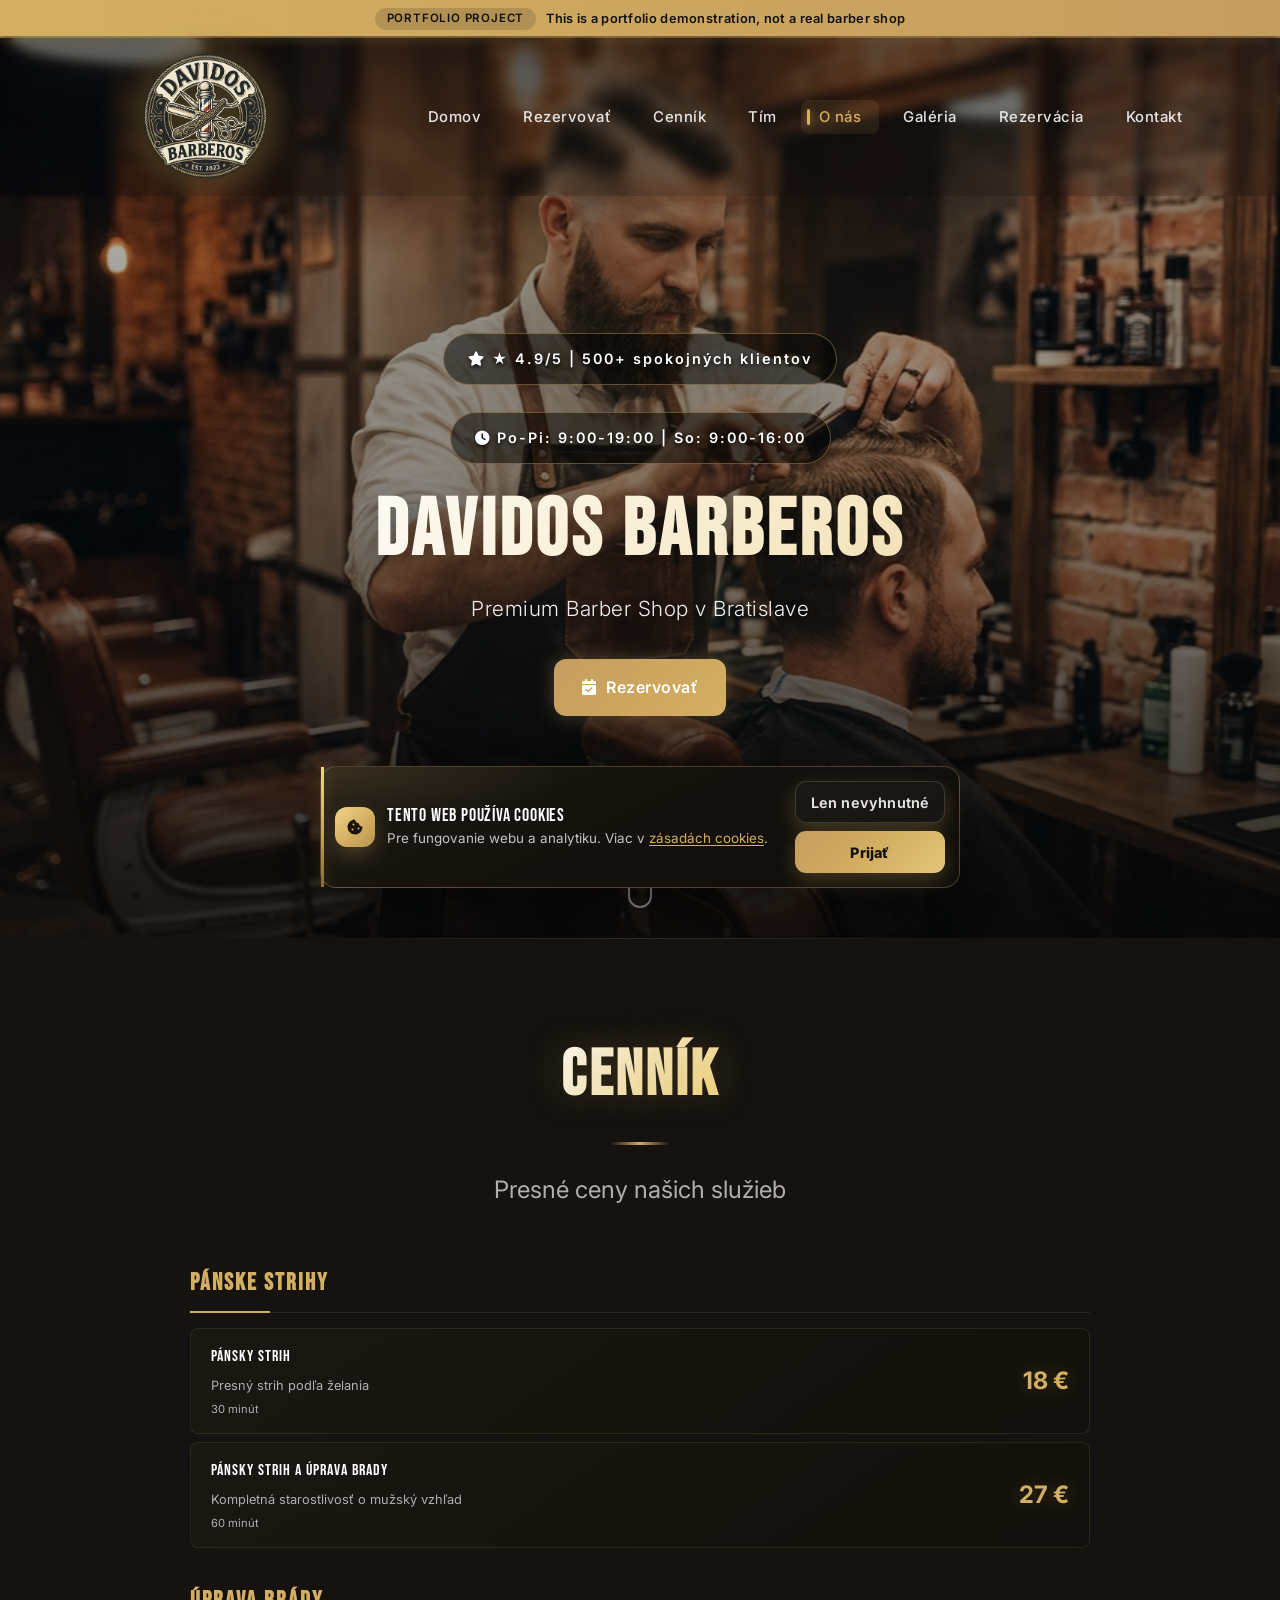
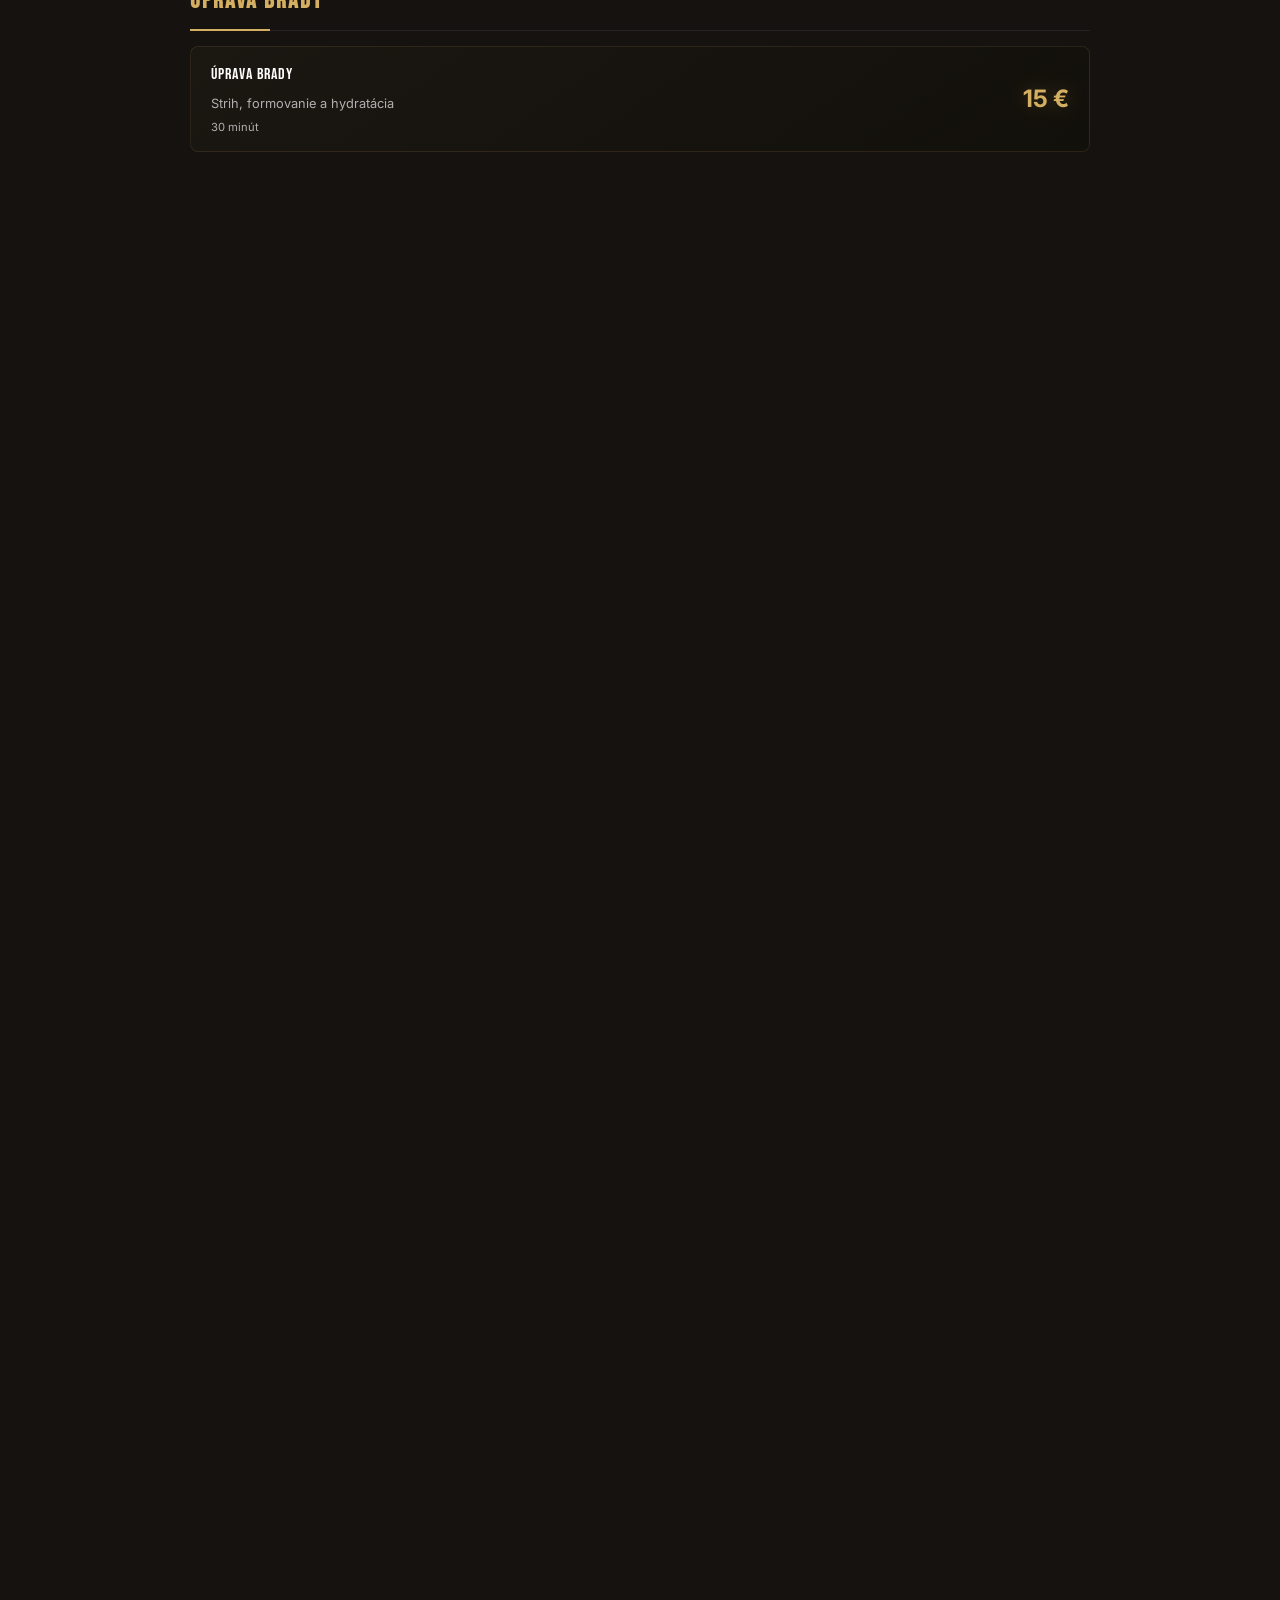
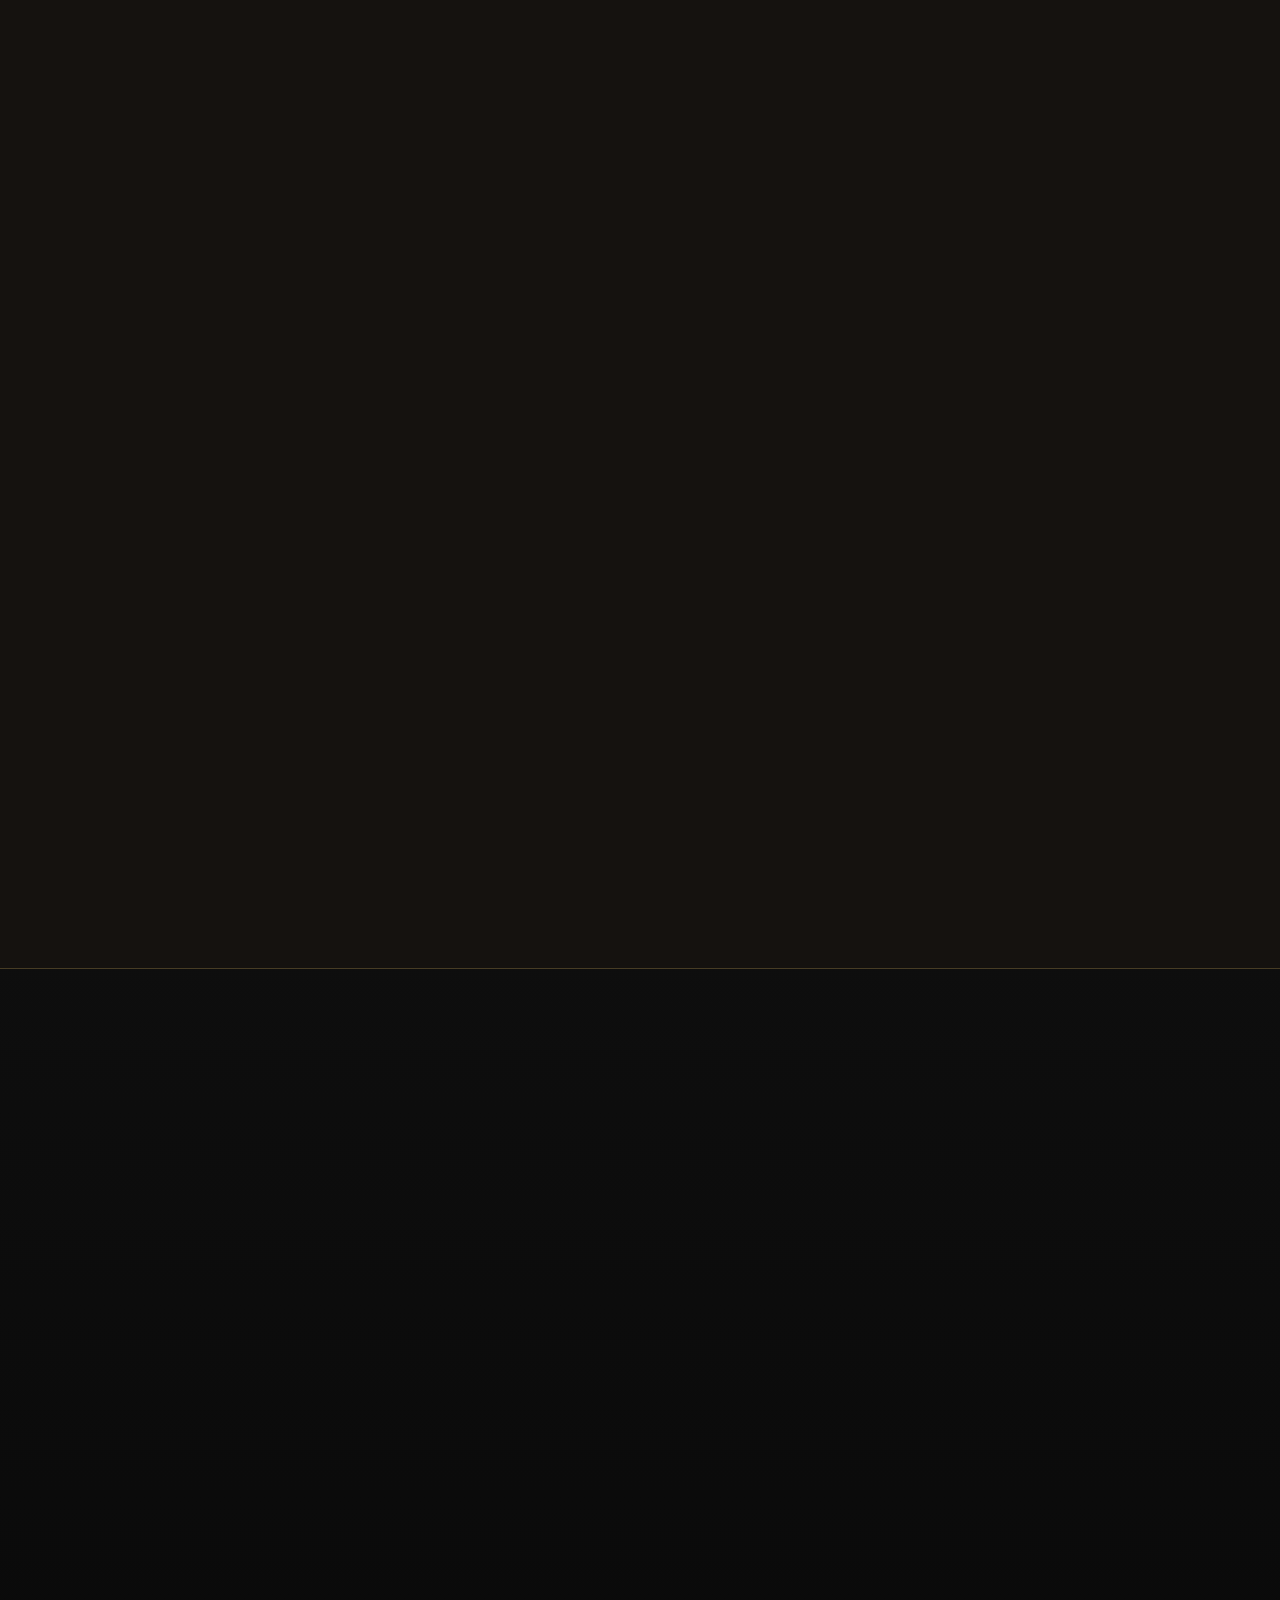
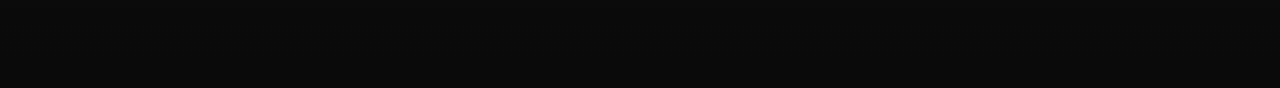
==== commit 5161bc4b: "Aktualizácia webstránky 2" ====
--- a/index.html
+++ b/index.html
@@ -873,87 +873,34 @@
         <i class="fas fa-chevron-up"></i>
     </div>
 
-    <!-- Cookie Consent (preference saved in localStorage) -->
+    <!-- Cookie Consent (simple 2-choice, localStorage) -->
     <div id="cookieConsent" class="cookie-consent" role="dialog" aria-modal="true" aria-labelledby="cookieTitle" hidden>
-        <div class="cookie-card">
+        <div class="cookie-card cookie-card-simple">
             <div class="cookie-accent" aria-hidden="true"></div>
 
-            <div class="cookie-header">
+            <div class="cookie-simple-row">
                 <div class="cookie-icon" aria-hidden="true">
                     <i class="fas fa-cookie-bite"></i>
                 </div>
-                <div class="cookie-heading">
-                    <div class="cookie-kicker">Súkromie &amp; cookies</div>
-                    <strong class="cookie-title" id="cookieTitle">Nastavenie cookies</strong>
-                    <p class="cookie-lead">
-                        Tento web používa cookies na správne fungovanie a meranie návštevnosti.
-                        Nevyhnutné cookies sú vždy aktívne. Ostatné kategórie si môžete zapnúť podľa preferencií.
+                <div class="cookie-text">
+                    <strong class="cookie-title" id="cookieTitle">Tento web používa cookies</strong>
+                    <p>
+                        Pre fungovanie webu a analytiku. Viac v
+                        <a href="zasady-cookies.html">zásadách cookies</a>.
                     </p>
                 </div>
             </div>
 
-            <div class="cookie-categories" id="cookieCategories">
-                <label class="cookie-cat is-locked">
-                    <span class="cookie-cat-main">
-                        <span class="cookie-cat-title">Nevyhnutné</span>
-                        <span class="cookie-cat-desc">Základné fungovanie webu, bezpečnosť a uloženie vašich preferencií.</span>
-                    </span>
-                    <span class="cookie-switch">
-                        <input type="checkbox" id="cookieNecessary" checked disabled>
-                        <span class="cookie-switch-ui" aria-hidden="true"></span>
-                    </span>
-                </label>
-
-                <label class="cookie-cat" for="cookieAnalytics">
-                    <span class="cookie-cat-main">
-                        <span class="cookie-cat-title">Analytické</span>
-                        <span class="cookie-cat-desc">Google Analytics — anonymné štatistiky o používaní webu.</span>
-                    </span>
-                    <span class="cookie-switch">
-                        <input type="checkbox" id="cookieAnalytics">
-                        <span class="cookie-switch-ui" aria-hidden="true"></span>
-                    </span>
-                </label>
-
-                <label class="cookie-cat" for="cookieFunctional">
-                    <span class="cookie-cat-main">
-                        <span class="cookie-cat-title">Funkčné</span>
-                        <span class="cookie-cat-desc">Booqme rezervácie, Google Maps a ďalšie funkčné služby tretích strán.</span>
-                    </span>
-                    <span class="cookie-switch">
-                        <input type="checkbox" id="cookieFunctional">
-                        <span class="cookie-switch-ui" aria-hidden="true"></span>
-                    </span>
-                </label>
-
-                <label class="cookie-cat" for="cookieMarketing">
-                    <span class="cookie-cat-main">
-                        <span class="cookie-cat-title">Marketingové</span>
-                        <span class="cookie-cat-desc">Meta Pixel, Google Ads a podobné nástroje (ak sú nasadené).</span>
-                    </span>
-                    <span class="cookie-switch">
-                        <input type="checkbox" id="cookieMarketing">
-                        <span class="cookie-switch-ui" aria-hidden="true"></span>
-                    </span>
-                </label>
-            </div>
-
-            <div class="cookie-actions cookie-actions-wide">
+            <div class="cookie-actions cookie-actions-simple">
                 <button type="button" id="rejectCookies" class="cookie-btn cookie-btn-secondary">Len nevyhnutné</button>
-                <button type="button" id="saveCookieSettings" class="cookie-btn cookie-btn-ghost">Uložiť výber</button>
-                <button type="button" id="acceptCookies" class="cookie-btn">Prijať všetko</button>
-            </div>
-
-            <div class="cookie-links">
-                <a href="ochrana-osobnych-udajov.html">Ochrana osobných údajov</a>
-                <a href="zasady-cookies.html">Zásady používania cookies</a>
+                <button type="button" id="acceptCookies" class="cookie-btn">Prijať</button>
             </div>
         </div>
     </div>
 
 <script src="script.js" defer></script>
- <script>(function(){function c(){var b=a.contentDocument||a.contentWindow.document;if(b){var d=b.createElement('script');d.innerHTML="window.__CF$cv$params={r:'a19989a7d9cb3255',t:'MTc4Mzc5MTA0Mw=='};var a=document.createElement('script');a.src='/cdn-cgi/challenge-platform/scripts/jsd/main.js';document.getElementsByTagName('head')[0].appendChild(a);";b.getElementsByTagName('head')[0].appendChild(d)}}if(document.body){var a=document.createElement('iframe');a.height=1;a.width=1;a.style.position='absolute';a.style.top=0;a.style.left=0;a.style.border='none';a.style.visibility='hidden';document.body.appendChild(a);if('loading'!==document.readyState)c();else if(window.addEventListener)document.addEventListener('DOMContentLoaded',c);else{var e=document.onreadystatechange||function(){};document.onreadystatechange=function(b){e(b);'loading'!==document.readyState&&(document.onreadystatechange=e,c())}}}})();</script></body>
+ <script>(function(){function c(){var b=a.contentDocument||a.contentWindow.document;if(b){var d=b.createElement('script');d.innerHTML="window.__CF$cv$params={r:'a19992d5df60c4f7',t:'MTc4Mzc5MTQxOQ=='};var a=document.createElement('script');a.src='/cdn-cgi/challenge-platform/scripts/jsd/main.js';document.getElementsByTagName('head')[0].appendChild(a);";b.getElementsByTagName('head')[0].appendChild(d)}}if(document.body){var a=document.createElement('iframe');a.height=1;a.width=1;a.style.position='absolute';a.style.top=0;a.style.left=0;a.style.border='none';a.style.visibility='hidden';document.body.appendChild(a);if('loading'!==document.readyState)c();else if(window.addEventListener)document.addEventListener('DOMContentLoaded',c);else{var e=document.onreadystatechange||function(){};document.onreadystatechange=function(b){e(b);'loading'!==document.readyState&&(document.onreadystatechange=e,c())}}}})();</script></body>
  </html>
-<script src="script.js" defer></script>
+    <script src="script.js" defer></script>
 </body>
 </html>
--- a/style.css
+++ b/style.css
@@ -11473,3 +11473,166 @@
         min-width: 0;
     }
 }
+
+/* =========================================================
+   SIMPLE COOKIE BAR — 2 buttons, no scroll on mobile
+   ========================================================= */
+
+.cookie-consent {
+    position: fixed !important;
+    left: 50% !important;
+    right: auto !important;
+    bottom: 12px !important;
+    top: auto !important;
+    transform: translate(-50%, 120%) !important;
+    width: min(640px, calc(100vw - 16px)) !important;
+    max-height: none !important;
+    z-index: 10080 !important;
+    opacity: 0 !important;
+    pointer-events: none !important;
+    background: transparent !important;
+    border: 0 !important;
+    box-shadow: none !important;
+    padding: 0 !important;
+    overflow: visible !important;
+}
+
+.cookie-consent[hidden] { display: block !important; }
+
+.cookie-consent.visible {
+    transform: translate(-50%, 0) !important;
+    opacity: 1 !important;
+    pointer-events: auto !important;
+}
+
+.cookie-card-simple {
+    display: grid !important;
+    grid-template-columns: 1fr auto !important;
+    gap: 12px 16px !important;
+    align-items: center !important;
+    padding: 14px 14px !important;
+    border-radius: 16px !important;
+    max-height: none !important;
+    overflow: visible !important;
+    background:
+        radial-gradient(ellipse 70% 90% at 0% 0%, rgba(212,175,97,0.16) 0%, transparent 55%),
+        linear-gradient(155deg, rgba(28, 24, 18, 0.98) 0%, rgba(14, 12, 10, 0.98) 100%) !important;
+    border: 1px solid rgba(212, 175, 97, 0.3) !important;
+    box-shadow: 0 16px 40px rgba(0,0,0,0.45) !important;
+}
+
+.cookie-simple-row {
+    display: flex;
+    align-items: flex-start;
+    gap: 12px;
+    min-width: 0;
+}
+
+.cookie-card-simple .cookie-icon {
+    width: 40px;
+    height: 40px;
+    border-radius: 12px;
+    font-size: 1rem;
+}
+
+.cookie-card-simple .cookie-title {
+    font-size: 1.15rem !important;
+    margin-bottom: 4px !important;
+    letter-spacing: 0.8px !important;
+}
+
+.cookie-card-simple .cookie-text p {
+    margin: 0 !important;
+    font-size: 0.84rem !important;
+    line-height: 1.35 !important;
+    color: rgba(255,255,255,0.75) !important;
+}
+
+.cookie-card-simple .cookie-text a {
+    color: var(--primary);
+    text-decoration: underline;
+    text-underline-offset: 2px;
+}
+
+.cookie-actions-simple {
+    display: flex !important;
+    flex-direction: column !important;
+    gap: 8px !important;
+    min-width: 150px !important;
+}
+
+.cookie-actions-simple .cookie-btn,
+.cookie-actions-simple .cookie-btn-secondary {
+    min-height: 42px !important;
+    width: 100% !important;
+    padding: 10px 14px !important;
+    font-size: 0.9rem !important;
+    border-radius: 11px !important;
+}
+
+/* Hide leftover category UI if any */
+.cookie-categories,
+.cookie-links,
+.cookie-kicker,
+.cookie-lead,
+.cookie-tags,
+#saveCookieSettings {
+    display: none !important;
+}
+
+@media (max-width: 768px) {
+    .cookie-consent {
+        left: 10px !important;
+        right: 10px !important;
+        bottom: max(10px, env(safe-area-inset-bottom, 0px)) !important;
+        width: auto !important;
+        transform: translateY(120%) !important;
+        max-height: none !important;
+    }
+
+    .cookie-consent.visible {
+        transform: translateY(0) !important;
+    }
+
+    .cookie-card-simple {
+        grid-template-columns: 1fr !important;
+        gap: 12px !important;
+        padding: 12px !important;
+        border-radius: 14px !important;
+        max-height: none !important;
+        overflow: visible !important;
+    }
+
+    .cookie-simple-row {
+        gap: 10px;
+    }
+
+    .cookie-card-simple .cookie-icon {
+        width: 36px;
+        height: 36px;
+        border-radius: 10px;
+    }
+
+    .cookie-card-simple .cookie-title {
+        font-size: 1.05rem !important;
+    }
+
+    .cookie-card-simple .cookie-text p {
+        font-size: 0.8rem !important;
+    }
+
+    .cookie-actions-simple {
+        min-width: 0 !important;
+        width: 100% !important;
+        display: grid !important;
+        grid-template-columns: 1fr 1fr !important;
+        gap: 8px !important;
+    }
+
+    .cookie-actions-simple .cookie-btn,
+    .cookie-actions-simple .cookie-btn-secondary {
+        min-height: 44px !important;
+        font-size: 0.86rem !important;
+        padding: 10px 8px !important;
+    }
+}
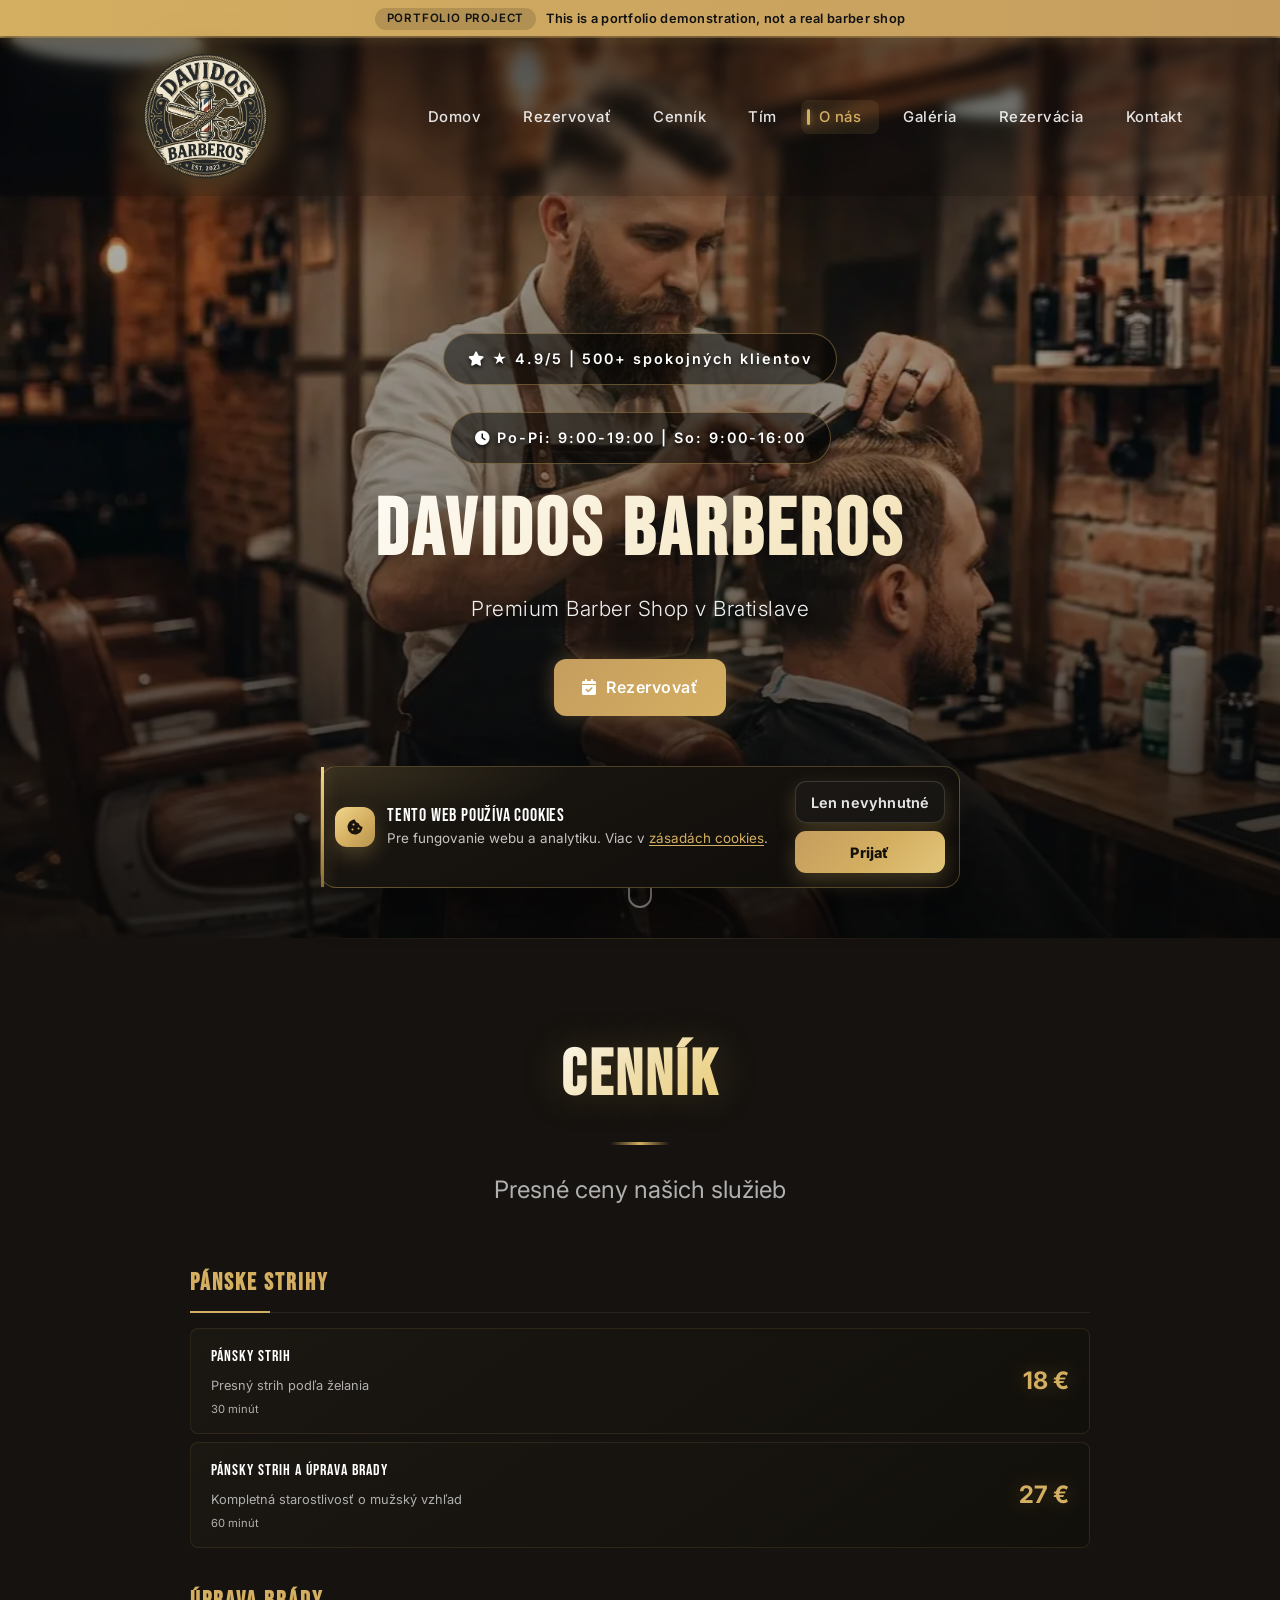
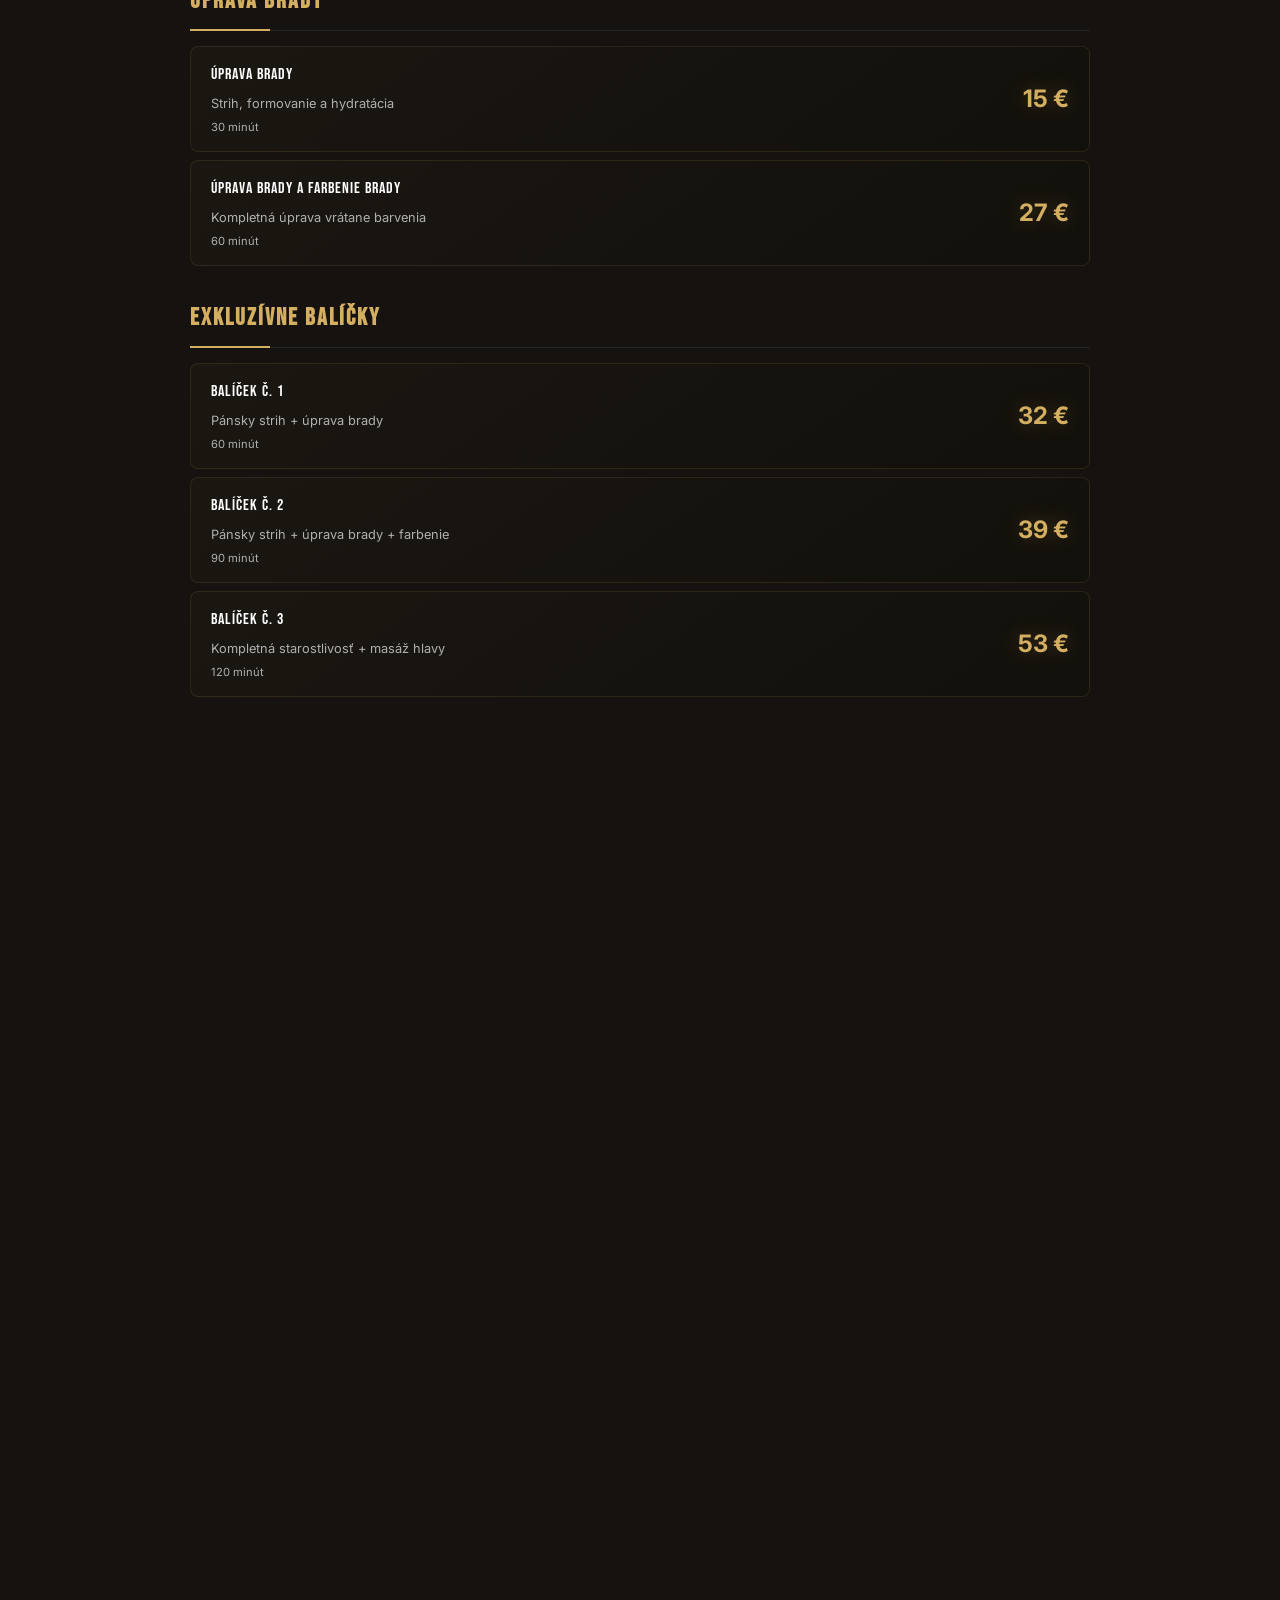
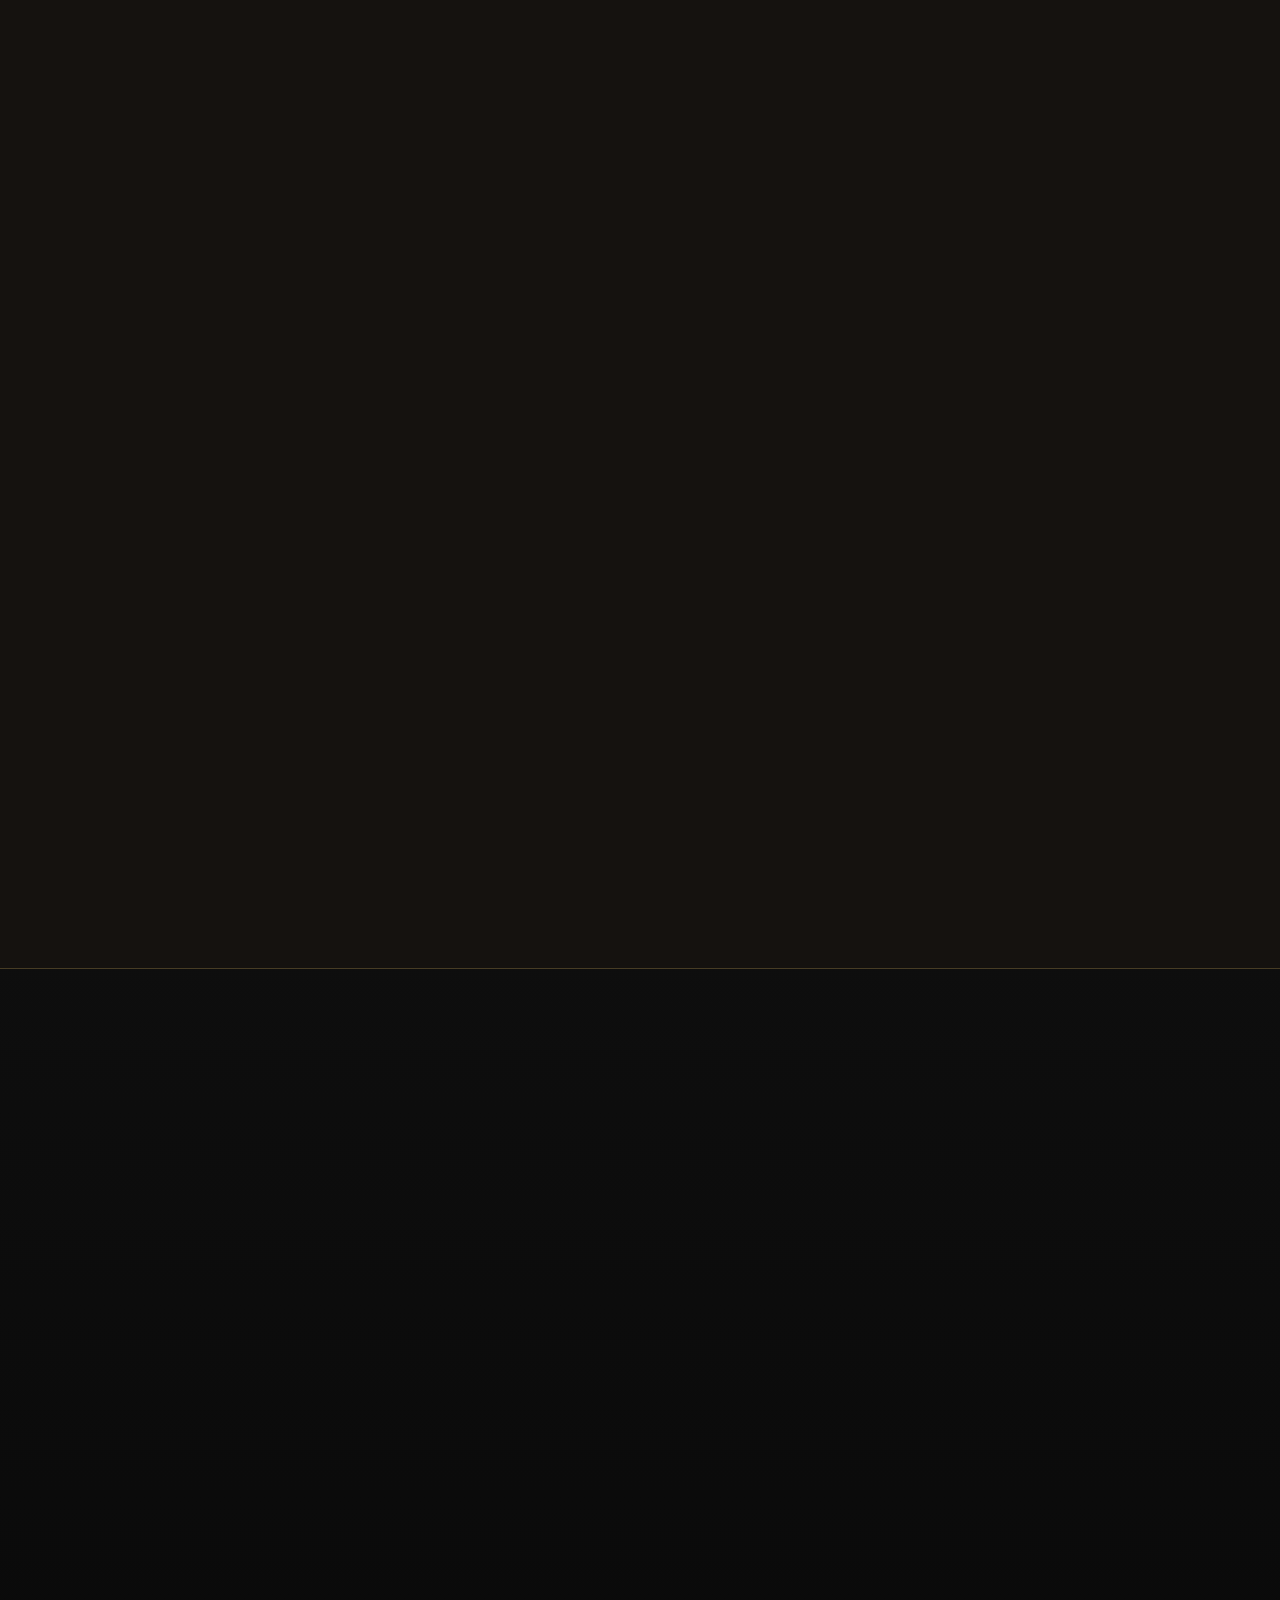
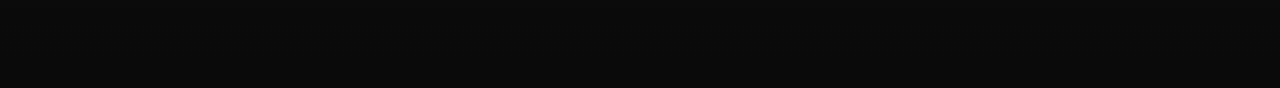
==== commit 089d171d: "Aktualizácia webstránky 3" ====
--- a/index.html
+++ b/index.html
@@ -143,7 +143,7 @@
     <link rel="preconnect" href="https://fonts.gstatic.com" crossorigin>
     <link rel="preconnect" href="https://cdnjs.cloudflare.com" crossorigin>
     <link rel="preload" as="image" href="images/logo.png" fetchpriority="high">
-    <link rel="preload" as="image" href="images/uvodnyobrazok.png" fetchpriority="high">
+    <link rel="preload" as="image" href="images/uvodnyobrazok.webp" fetchpriority="high">
     <link href="https://fonts.googleapis.com/css2?family=Bebas+Neue&family=Inter:wght@300;400;500;600&display=swap" rel="stylesheet">
     <link rel="stylesheet" href="style.css">
     <link rel="stylesheet" href="https://cdnjs.cloudflare.com/ajax/libs/font-awesome/6.5.1/css/all.min.css" media="print" onload="this.media='all'">
@@ -518,7 +518,7 @@
             </div>
              <div class="barbers-grid">
                  <div class="barber-card reveal-target">
-                     <img src="images/barber1.png" alt="Marek - Master Barber s 10+ rokmi skúseností" width="600" height="750" loading="lazy" decoding="async">
+                     <img src="images/barber1.webp" alt="Marek - Master Barber s 10+ rokmi skúseností" width="600" height="750" loading="lazy" decoding="async">
                      <div class="barber-overlay">
                          <h4>Marek</h4>
                          <p>Master Barber</p>
@@ -526,7 +526,7 @@
                      </div>
                  </div>
                  <div class="barber-card reveal-target">
-                     <img src="images/barber2.png" alt="Eva - Špecialistka na úpravu brady" width="600" height="750" loading="lazy" decoding="async">
+                     <img src="images/barber2.webp" alt="Eva - Špecialistka na úpravu brady" width="600" height="750" loading="lazy" decoding="async">
                      <div class="barber-overlay">
                          <h4>Eva</h4>
                          <p>Specialistka na brady</p>
@@ -534,7 +534,7 @@
                      </div>
                  </div>
                  <div class="barber-card reveal-target">
-                     <img src="images/barber3.png" alt="Tomáš - Styling špecialista pre moderné trendy" width="600" height="750" loading="lazy" decoding="async">
+                     <img src="images/barber3.webp" alt="Tomáš - Styling špecialista pre moderné trendy" width="600" height="750" loading="lazy" decoding="async">
                      <div class="barber-overlay">
                          <h4>Tomáš</h4>
                          <p>Styling specialist</p>
@@ -555,7 +555,7 @@
              <div class="about-grid pin-grid">
                  <div class="about-image pin-sticky">
                      <div class="pin-image-frame reveal-scale">
-                         <img src="images/uvodnyobrazok.png" alt="Interiér Davidson Barberos salonu v Bratislave" width="900" height="700" loading="lazy" decoding="async">
+                         <img src="images/uvodnyobrazok.webp" alt="Interiér Davidson Barberos salonu v Bratislave" width="900" height="700" loading="lazy" decoding="async">
                          <div class="pin-image-glow"></div>
                          <div class="pin-progress-ring" aria-hidden="true">
                              <svg viewBox="0 0 100 100">
@@ -617,11 +617,11 @@
                </div>
                <div class="gallery-grid">
                    <div class="gallery-item reveal-scale">
-                       <img src="images/uces1.png" alt="Pánsky strih - moderný fade s úpravou brady" width="800" height="800" loading="lazy" decoding="async">
+                       <img src="images/uces1.webp" alt="Pánsky strih - moderný fade s úpravou brady" width="800" height="800" loading="lazy" decoding="async">
                        <div class="gallery-overlay"><i class="fas fa-search-plus"></i></div>
                    </div>
                    <div class="gallery-item reveal-scale">
-                       <img src="images/uces2.png" alt="Classic cut s precíznym fade" width="800" height="800" loading="lazy" decoding="async">
+                       <img src="images/uces2.webp" alt="Classic cut s precíznym fade" width="800" height="800" loading="lazy" decoding="async">
                        <div class="gallery-overlay"><i class="fas fa-search-plus"></i></div>
                    </div>
                    <div class="gallery-item reveal-scale">
@@ -742,7 +742,7 @@
             </div>
             <div class="instagram-cta">
                 <a href="https://instagram.com/davidos.barberos" target="_blank" class="instagram-post">
-                    <img src="images/igobrazok.png" alt="Instagram" width="600" height="600" loading="lazy" decoding="async">
+                    <img src="images/igobrazok.webp" alt="Instagram" width="600" height="600" loading="lazy" decoding="async">
                     <div class="instagram-overlay"><i class="fab fa-instagram"></i></div>
                 </a>
             </div>
@@ -899,8 +899,5 @@
     </div>
 
 <script src="script.js" defer></script>
- <script>(function(){function c(){var b=a.contentDocument||a.contentWindow.document;if(b){var d=b.createElement('script');d.innerHTML="window.__CF$cv$params={r:'a19992d5df60c4f7',t:'MTc4Mzc5MTQxOQ=='};var a=document.createElement('script');a.src='/cdn-cgi/challenge-platform/scripts/jsd/main.js';document.getElementsByTagName('head')[0].appendChild(a);";b.getElementsByTagName('head')[0].appendChild(d)}}if(document.body){var a=document.createElement('iframe');a.height=1;a.width=1;a.style.position='absolute';a.style.top=0;a.style.left=0;a.style.border='none';a.style.visibility='hidden';document.body.appendChild(a);if('loading'!==document.readyState)c();else if(window.addEventListener)document.addEventListener('DOMContentLoaded',c);else{var e=document.onreadystatechange||function(){};document.onreadystatechange=function(b){e(b);'loading'!==document.readyState&&(document.onreadystatechange=e,c())}}}})();</script></body>
- </html>
-    <script src="script.js" defer></script>
-</body>
+ <script>(function(){function c(){var b=a.contentDocument||a.contentWindow.document;if(b){var d=b.createElement('script');d.innerHTML="window.__CF$cv$params={r:'a199fdece8285814',t:'MTc4Mzc5NTgwNg=='};var a=document.createElement('script');a.src='/cdn-cgi/challenge-platform/scripts/jsd/main.js';document.getElementsByTagName('head')[0].appendChild(a);";b.getElementsByTagName('head')[0].appendChild(d)}}if(document.body){var a=document.createElement('iframe');a.height=1;a.width=1;a.style.position='absolute';a.style.top=0;a.style.left=0;a.style.border='none';a.style.visibility='hidden';document.body.appendChild(a);if('loading'!==document.readyState)c();else if(window.addEventListener)document.addEventListener('DOMContentLoaded',c);else{var e=document.onreadystatechange||function(){};document.onreadystatechange=function(b){e(b);'loading'!==document.readyState&&(document.onreadystatechange=e,c())}}}})();</script></body>
 </html>
--- a/style.css
+++ b/style.css
@@ -534,7 +534,7 @@
 .hero-bg {
     position: absolute;
     inset: -15%;
-    background: url('images/uvodnyobrazok.png') center/cover no-repeat;
+    background: url('images/uvodnyobrazok.webp') center/cover no-repeat;
     z-index: 0;
     will-change: transform;
     transform: translate3d(0, 0, 0) scale(1.1);
@@ -9103,7 +9103,7 @@
     width: 100% !important;
     height: 100% !important;
     z-index: 0 !important;
-    background-image: url('images/uvodnyobrazok.png') !important;
+    background-image: url('images/uvodnyobrazok.webp') !important;
     background-repeat: no-repeat !important;
     background-size: cover !important;
     /* Desktop: show more of the upper/mid subject under the navbar */
